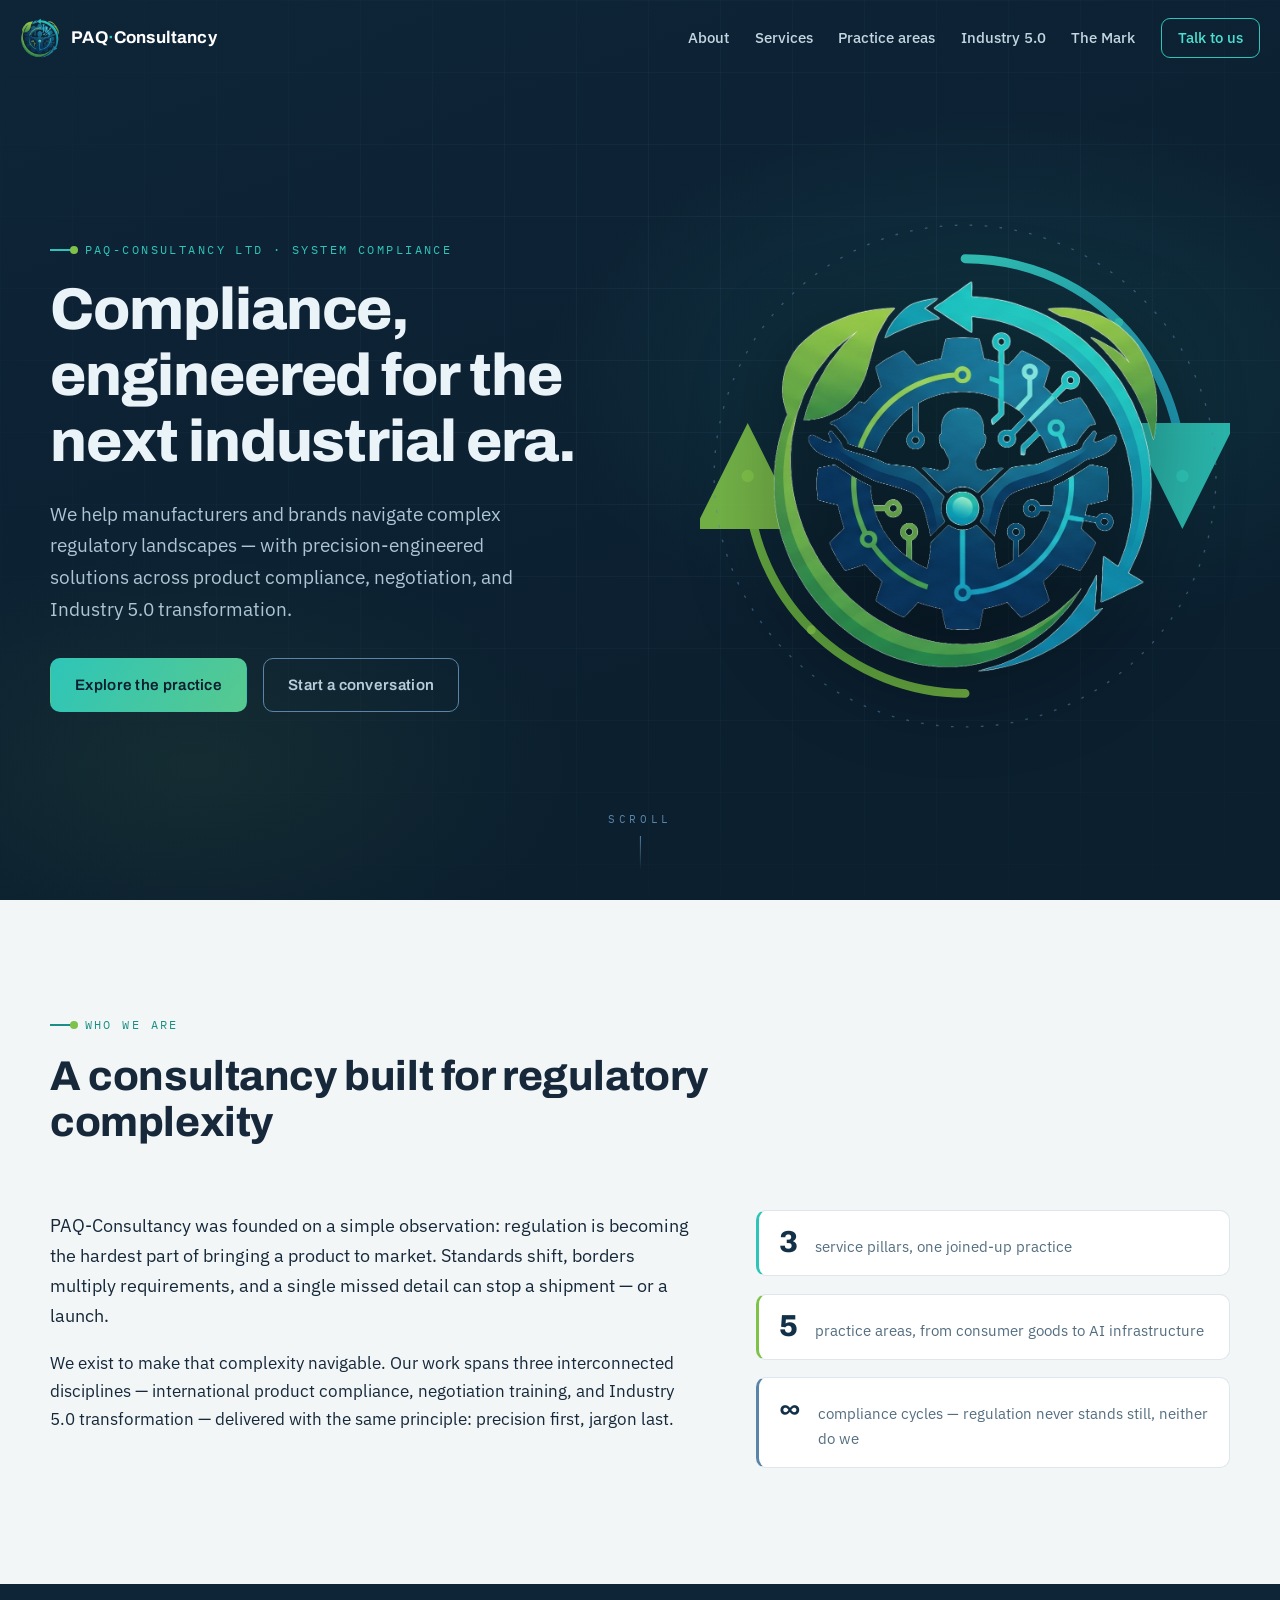
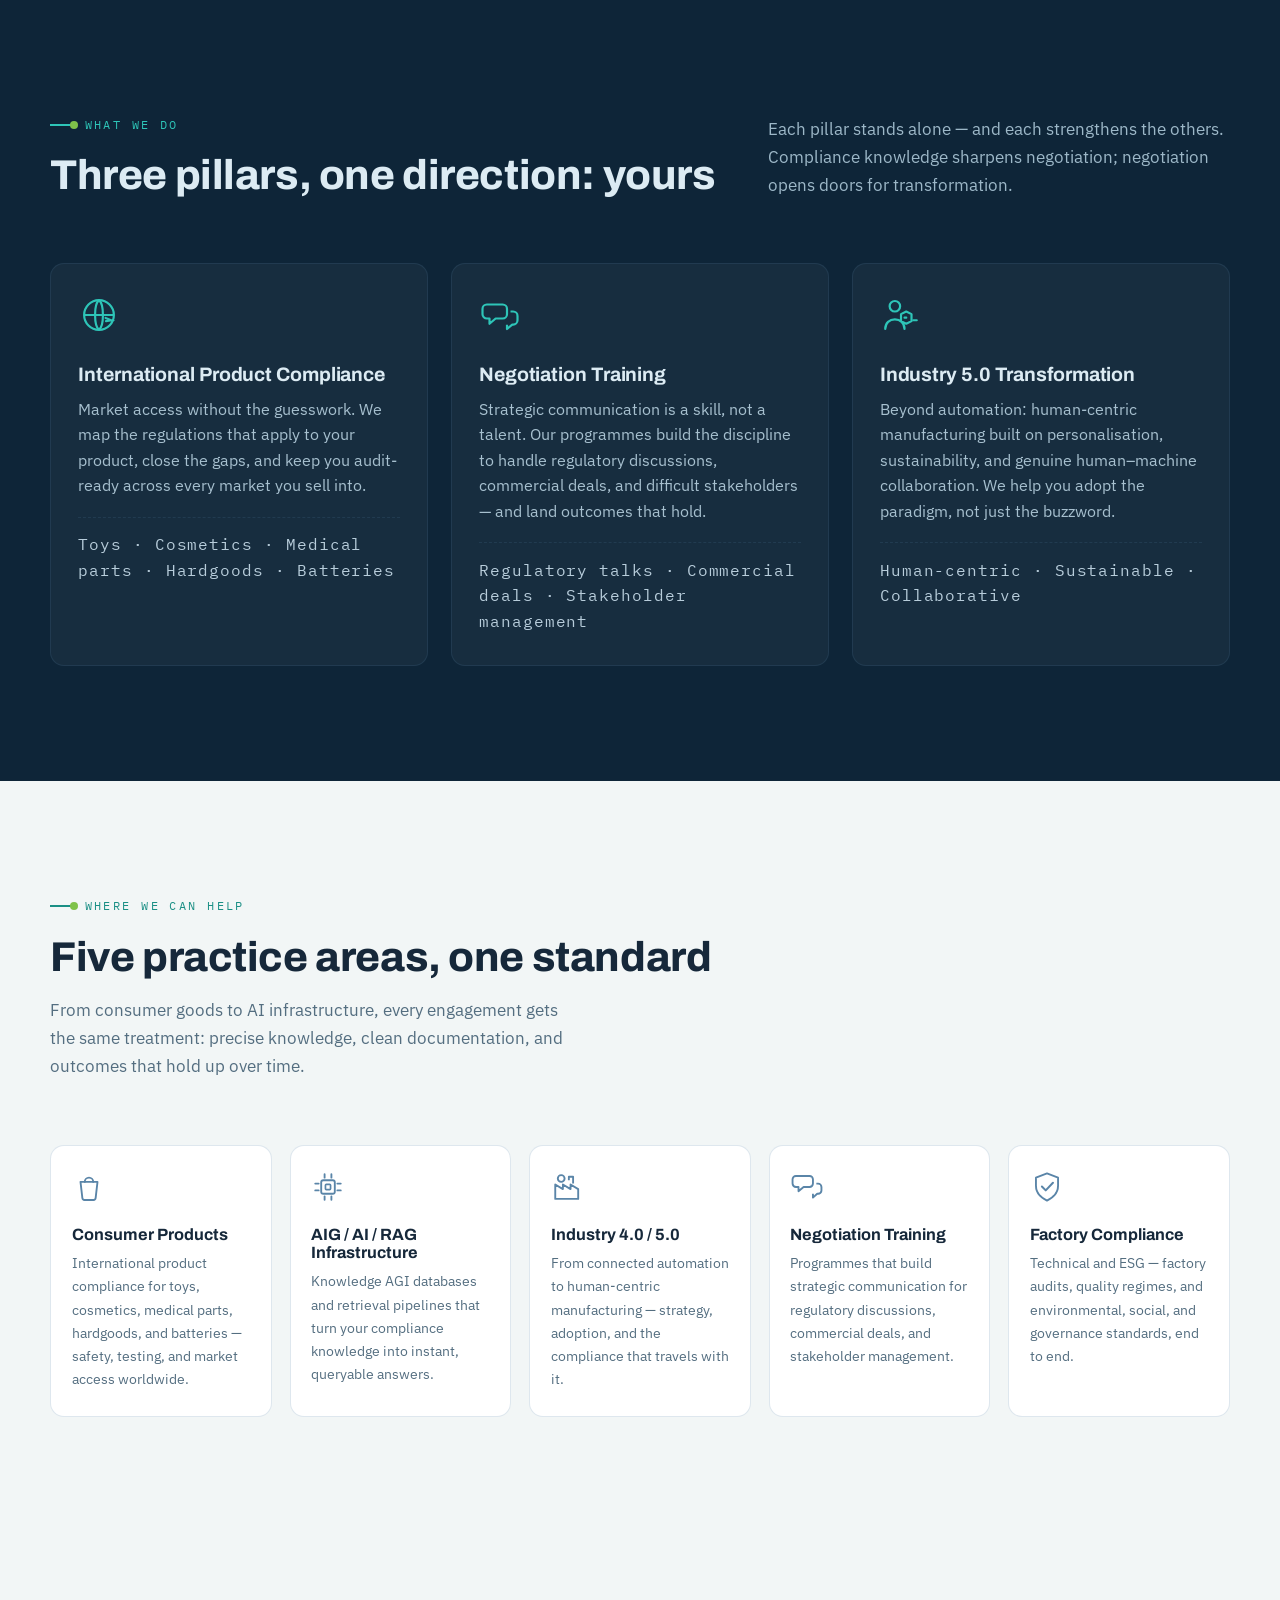
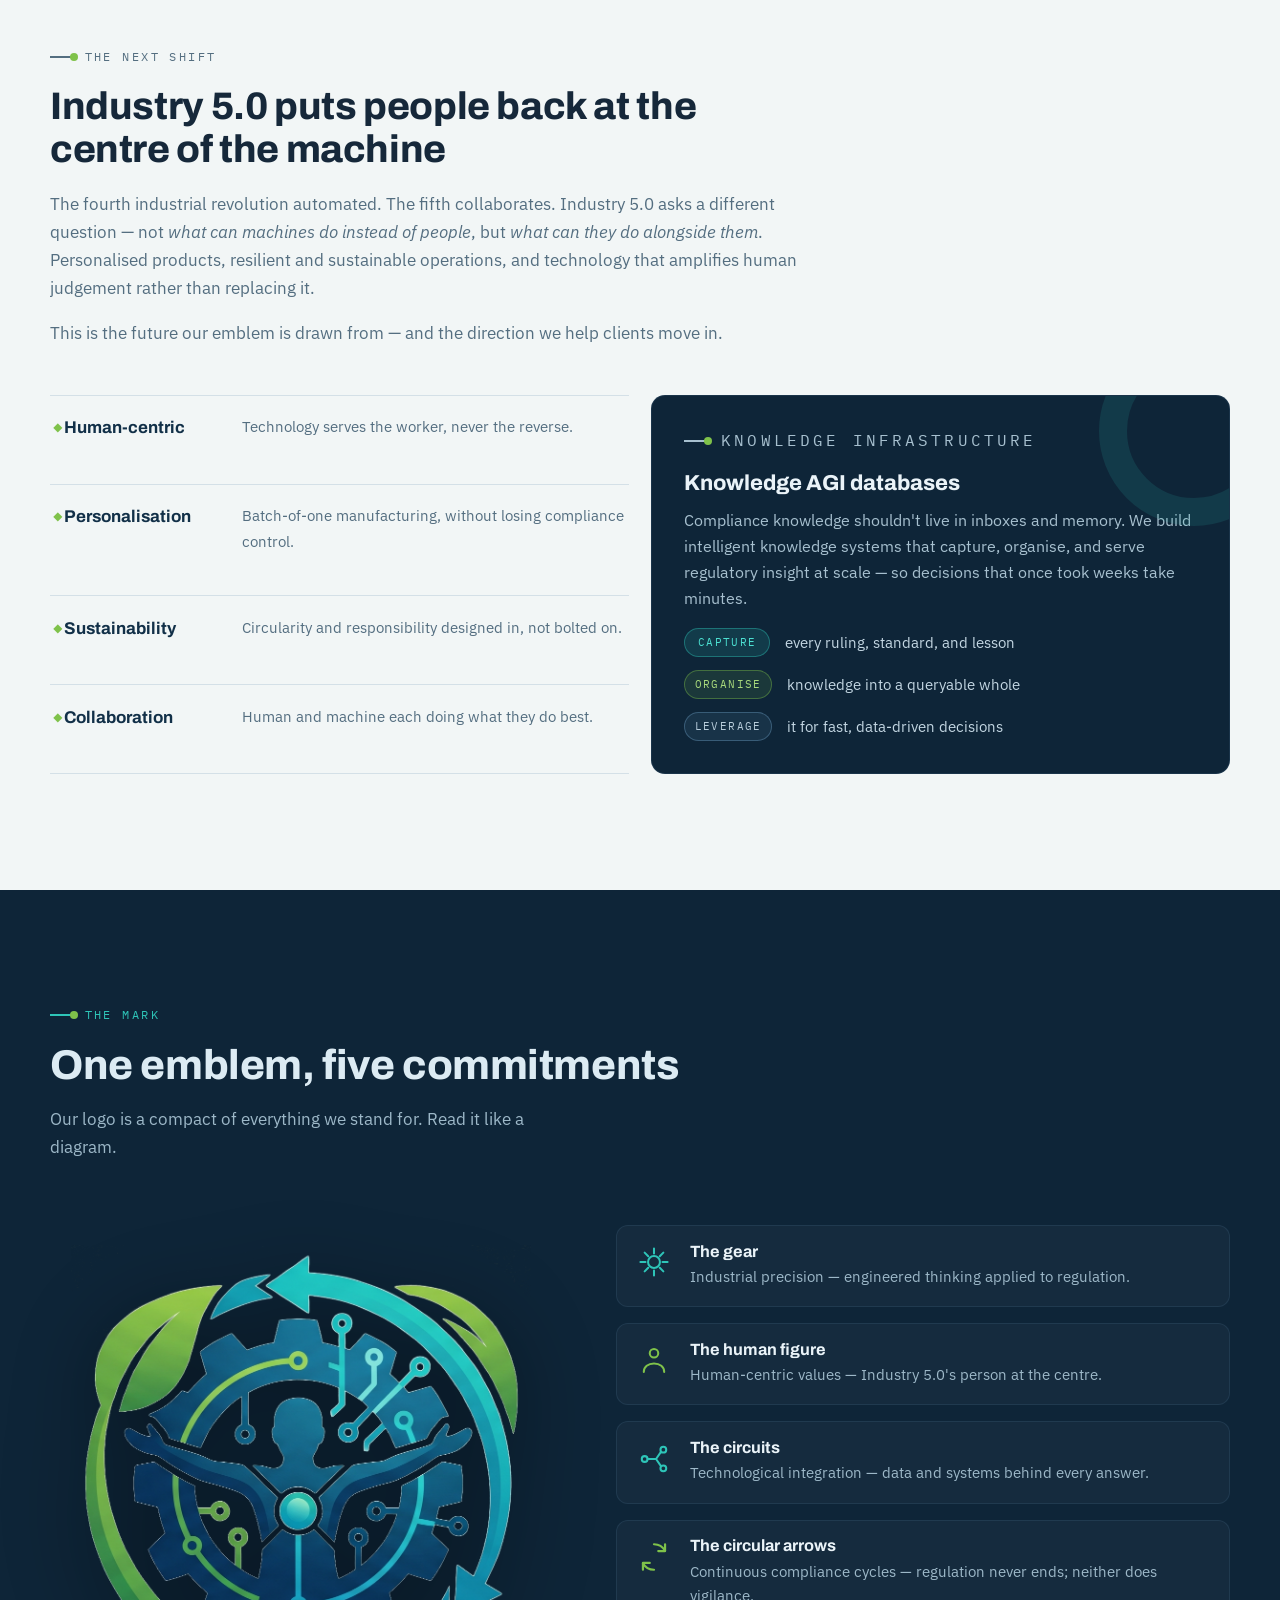
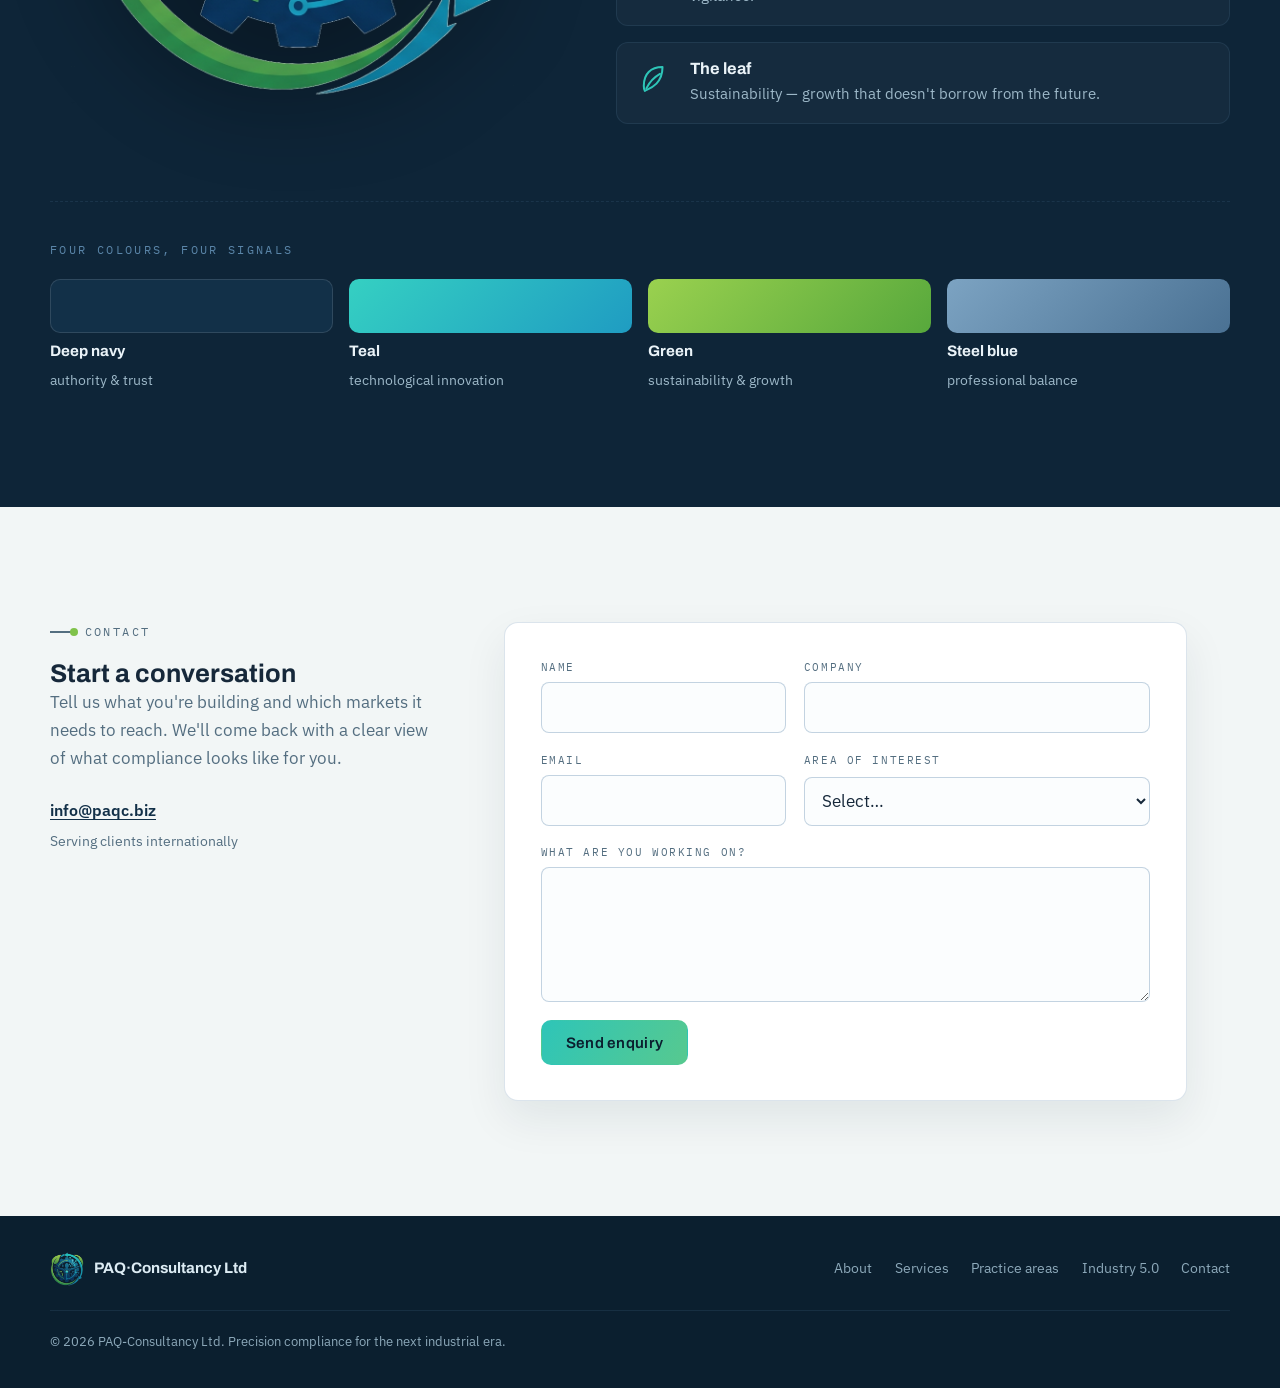
==== index.html @ 28c5a652 "PAQ Consultancy website: initial release" ====
<!DOCTYPE html>
<html lang="en">
<head>
  <meta charset="UTF-8">
  <meta name="viewport" content="width=device-width, initial-scale=1.0">
  <title>PAQ-Consultancy Ltd — Precision Compliance for the Next Industrial Era</title>
  <meta name="description" content="PAQ-Consultancy Ltd: precision-engineered compliance across five practice areas — consumer products, AIG/AI/RAG knowledge infrastructure, Industry 4.0/5.0 transformation, negotiation training, and factory compliance (technical & ESG).">
  <link rel="icon" type="image/png" sizes="32x32" href="assets/favicon-32.png">
  <link rel="apple-touch-icon" href="assets/apple-touch-icon.png">
  <link rel="preconnect" href="https://fonts.googleapis.com">
  <link rel="preconnect" href="https://fonts.gstatic.com" crossorigin>
  <link href="https://fonts.googleapis.com/css2?family=Archivo:wght@500;600;700;800&family=IBM+Plex+Mono:wght@400;500&family=IBM+Plex+Sans:wght@400;500;600&display=swap" rel="stylesheet">
  <link rel="stylesheet" href="styles.css">
</head>
<body>
  <a class="skip-link" href="#main">Skip to content</a>

  <!-- ============ NAV ============ -->
  <header class="nav" id="top" data-nav>
    <div class="nav__inner">
      <a class="nav__brand" href="#top" aria-label="PAQ-Consultancy home">
        <img src="assets/logo-512.png" alt="" width="40" height="40" class="nav__logo">
        <span class="nav__name">PAQ<em>·</em>Consultancy</span>
      </a>
      <nav class="nav__links" id="nav-links" aria-label="Primary">
        <a href="#about">About</a>
        <a href="#services">Services</a>
        <a href="#areas">Practice&nbsp;areas</a>
        <a href="#industry5">Industry&nbsp;5.0</a>
        <a href="#mark">The&nbsp;Mark</a>
        <a href="#contact" class="nav__cta">Talk to us</a>
      </nav>
      <button class="nav__toggle" aria-expanded="false" aria-controls="nav-links" aria-label="Toggle menu" data-nav-toggle>
        <span></span><span></span><span></span>
      </button>
    </div>
  </header>

  <main id="main">

    <!-- ============ HERO ============ -->
    <section class="hero" aria-labelledby="hero-title">
      <div class="hero__grid-lines" aria-hidden="true"></div>
      <div class="hero__inner">
        <div class="hero__copy" data-reveal>
          <p class="eyebrow"><span class="eyebrow__tick"></span>PAQ-Consultancy Ltd · System Compliance</p>
          <h1 id="hero-title">Compliance, engineered for the next industrial&nbsp;era.</h1>
          <p class="hero__lede">We help manufacturers and brands navigate complex regulatory landscapes —
            with precision-engineered solutions across product compliance, negotiation,
            and Industry 5.0 transformation.</p>
          <div class="hero__actions">
            <a class="btn btn--primary" href="#services">Explore the practice</a>
            <a class="btn btn--ghost" href="#contact">Start a conversation</a>
          </div>
        </div>

        <div class="hero__emblem" data-reveal>
          <div class="orbit" aria-hidden="true">
            <svg class="orbit__ring" viewBox="0 0 600 600" role="presentation">
              <defs>
                <linearGradient id="gradTeal" x1="0" y1="0" x2="1" y2="1">
                  <stop offset="0" stop-color="#35d0c2"/><stop offset="1" stop-color="#1f9cc2"/>
                </linearGradient>
                <linearGradient id="gradGreen" x1="1" y1="0" x2="0" y2="1">
                  <stop offset="0" stop-color="#9ad14f"/><stop offset="1" stop-color="#57a83c"/>
                </linearGradient>
                <marker id="arrT" markerWidth="14" markerHeight="14" refX="7" refY="7" orient="auto-start-reverse">
                  <path d="M1,1 L13,7 L1,13 Z" fill="#2ec5b8"/>
                </marker>
                <marker id="arrG" markerWidth="14" markerHeight="14" refX="7" refY="7" orient="auto-start-reverse">
                  <path d="M1,1 L13,7 L1,13 Z" fill="#7fc24a"/>
                </marker>
              </defs>
              <g class="orbit__spin">
                <path d="M300,54 A246,246 0 0 1 546,300" fill="none" stroke="url(#gradTeal)" stroke-width="10" stroke-linecap="round" marker-end="url(#arrT)" opacity=".9"/>
                <path d="M300,546 A246,246 0 0 1 54,300" fill="none" stroke="url(#gradGreen)" stroke-width="10" stroke-linecap="round" marker-end="url(#arrG)" opacity=".9"/>
              </g>
              <g class="orbit__spin orbit__spin--rev orbit__dashed">
                <circle cx="300" cy="300" r="284" fill="none" stroke="#5a85a8" stroke-width="1.5" stroke-dasharray="3 14" opacity=".55"/>
              </g>
              <g class="orbit__nodes">
                <circle class="node" cx="546" cy="300" r="7"/>
                <circle class="node node--g" cx="54" cy="300" r="7"/>
                <circle class="node" cx="474" cy="126" r="5"/>
                <circle class="node node--g" cx="126" cy="474" r="5"/>
              </g>
            </svg>
            <img class="orbit__logo" src="assets/logo.png" alt="PAQ-Consultancy emblem: a human figure at the centre of a precision gear, traced by circuits, continuous arrows and a leaf" width="520" height="520">
          </div>
        </div>
      </div>
      <p class="hero__scrollcue" aria-hidden="true">Scroll</p>
    </section>

    <!-- ============ ABOUT ============ -->
    <section class="section section--paper" id="about" aria-labelledby="about-title">
      <div class="shell">
        <div class="section__head" data-reveal>
          <p class="eyebrow eyebrow--dark"><span class="eyebrow__tick"></span>Who we are</p>
          <h2 id="about-title">A consultancy built for regulatory complexity</h2>
        </div>
        <div class="about__grid">
          <div class="about__text" data-reveal>
            <p>PAQ-Consultancy was founded on a simple observation: regulation is becoming the hardest
              part of bringing a product to market. Standards shift, borders multiply requirements, and
              a single missed detail can stop a shipment — or a launch.</p>
            <p>We exist to make that complexity navigable. Our work spans three interconnected disciplines —
              international product compliance, negotiation training, and Industry 5.0 transformation —
              delivered with the same principle: precision first, jargon last.</p>
          </div>
          <dl class="about__facts" data-reveal>
            <div class="fact"><dt>3</dt><dd>service pillars, one joined-up practice</dd></div>
            <div class="fact"><dt>5</dt><dd>practice areas, from consumer goods to AI infrastructure</dd></div>
            <div class="fact"><dt>∞</dt><dd>compliance cycles — regulation never stands still, neither do we</dd></div>
          </dl>
        </div>
      </div>
    </section>

    <!-- ============ SERVICES ============ -->
    <section class="section section--navy" id="services" aria-labelledby="services-title">
      <div class="shell">
        <div class="section__head section__head--split" data-reveal>
          <div>
            <p class="eyebrow"><span class="eyebrow__tick"></span>What we do</p>
            <h2 id="services-title">Three pillars, one direction: yours</h2>
          </div>
          <p class="section__intro">Each pillar stands alone — and each strengthens the others. Compliance
            knowledge sharpens negotiation; negotiation opens doors for transformation.</p>
        </div>

        <div class="pillars">
          <article class="pillar" data-reveal>
            <div class="pillar__icon" aria-hidden="true">
              <svg viewBox="0 0 48 48"><circle cx="24" cy="24" r="17" fill="none" stroke="currentColor" stroke-width="2.5"/><path d="M7 24h34M24 7c6 5 6 29 0 34M24 7c-6 5-6 29 0 34" fill="none" stroke="currentColor" stroke-width="2.5"/><path d="M32 31l6-1-6.5-2.6" fill="none" stroke="currentColor" stroke-width="2.5" stroke-linecap="round"/></svg>
            </div>
            <h3>International Product Compliance</h3>
            <p>Market access without the guesswork. We map the regulations that apply to your product,
              close the gaps, and keep you audit-ready across every market you sell into.</p>
            <p class="pillar__tags">Toys · Cosmetics · Medical parts · Hardgoods · Batteries</p>
          </article>

          <article class="pillar" data-reveal>
            <div class="pillar__icon" aria-hidden="true">
              <svg viewBox="0 0 48 48"><path d="M9 12h18a5 5 0 0 1 5 5v6a5 5 0 0 1-5 5H19l-7 6v-6H9a5 5 0 0 1-5-5v-6a5 5 0 0 1 5-5z" fill="none" stroke="currentColor" stroke-width="2.5" stroke-linejoin="round"/><path d="M36 20h3a5 5 0 0 1 5 5v5a5 5 0 0 1-5 5h-1l-6 5v-5" fill="none" stroke="currentColor" stroke-width="2.5" stroke-linejoin="round"/></svg>
            </div>
            <h3>Negotiation Training</h3>
            <p>Strategic communication is a skill, not a talent. Our programmes build the discipline to
              handle regulatory discussions, commercial deals, and difficult stakeholders — and land
              outcomes that hold.</p>
            <p class="pillar__tags">Regulatory talks · Commercial deals · Stakeholder management</p>
          </article>

          <article class="pillar" data-reveal>
            <div class="pillar__icon" aria-hidden="true">
              <svg viewBox="0 0 48 48"><circle cx="17" cy="14" r="6" fill="none" stroke="currentColor" stroke-width="2.5"/><path d="M6 40c0-7 5-11 11-11s11 4 11 11" fill="none" stroke="currentColor" stroke-width="2.5" stroke-linecap="round"/><path d="M30 20l6 3v8l-6 3-6-3v-8z" fill="none" stroke="currentColor" stroke-width="2.5" stroke-linejoin="round"/><path d="M30 27h-2M38 30h4" stroke="currentColor" stroke-width="2.5" stroke-linecap="round"/></svg>
            </div>
            <h3>Industry 5.0 Transformation</h3>
            <p>Beyond automation: human-centric manufacturing built on personalisation, sustainability,
              and genuine human–machine collaboration. We help you adopt the paradigm, not just the buzzword.</p>
            <p class="pillar__tags">Human-centric · Sustainable · Collaborative</p>
          </article>
        </div>
      </div>
    </section>

    <!-- ============ PRACTICE AREAS ============ -->
    <section class="section section--paper" id="areas" aria-labelledby="areas-title">
      <div class="shell">
        <div class="section__head" data-reveal>
          <p class="eyebrow eyebrow--dark"><span class="eyebrow__tick"></span>Where we can help</p>
          <h2 id="areas-title">Five practice areas, one standard</h2>
          <p class="section__intro">From consumer goods to AI infrastructure, every engagement gets the
            same treatment: precise knowledge, clean documentation, and outcomes that hold up over time.</p>
        </div>
        <ul class="sectors" role="list">
          <li class="sector" data-reveal>
            <svg class="sector__icon" viewBox="0 0 40 40" aria-hidden="true"><path d="M10 14h20l-2.2 19a2.5 2.5 0 0 1-2.5 2.3H14.7a2.5 2.5 0 0 1-2.5-2.3z" fill="none" stroke="currentColor" stroke-width="2.2" stroke-linejoin="round"/><path d="M15 14a5 5 0 0 1 10 0" fill="none" stroke="currentColor" stroke-width="2.2" stroke-linecap="round"/></svg>
            <h3>Consumer Products</h3>
            <p>International product compliance for toys, cosmetics, medical parts, hardgoods, and batteries — safety, testing, and market access worldwide.</p>
          </li>
          <li class="sector" data-reveal>
            <svg class="sector__icon" viewBox="0 0 40 40" aria-hidden="true"><rect x="12" y="12" width="16" height="16" rx="2.5" fill="none" stroke="currentColor" stroke-width="2.2"/><rect x="17" y="17" width="6" height="6" rx="1" fill="none" stroke="currentColor" stroke-width="2"/><path d="M16 5v4M24 5v4M16 31v4M24 31v4M5 16h4M5 24h4M31 16h4M31 24h4" stroke="currentColor" stroke-width="2.2" stroke-linecap="round"/></svg>
            <h3>AIG / AI / RAG Infrastructure</h3>
            <p>Knowledge AGI databases and retrieval pipelines that turn your compliance knowledge into instant, queryable answers.</p>
          </li>
          <li class="sector" data-reveal>
            <svg class="sector__icon" viewBox="0 0 40 40" aria-hidden="true"><path d="M5 34V17l9 5.5V17l9 5.5V17l9 5.5V34z" fill="none" stroke="currentColor" stroke-width="2.2" stroke-linejoin="round"/><path d="M21 12V8h5v8" fill="none" stroke="currentColor" stroke-width="2.2" stroke-linejoin="round"/><circle cx="12" cy="10" r="4" fill="none" stroke="currentColor" stroke-width="2.2"/></svg>
            <h3>Industry 4.0 / 5.0</h3>
            <p>From connected automation to human-centric manufacturing — strategy, adoption, and the compliance that travels with it.</p>
          </li>
          <li class="sector" data-reveal>
            <svg class="sector__icon" viewBox="0 0 40 40" aria-hidden="true"><path d="M7 7h16a4 4 0 0 1 4 4v5a4 4 0 0 1-4 4h-7l-6 5v-5H7a4 4 0 0 1-4-4v-5a4 4 0 0 1 4-4z" fill="none" stroke="currentColor" stroke-width="2.2" stroke-linejoin="round"/><path d="M31 16h2a4 4 0 0 1 4 4v4a4 4 0 0 1-4 4h-1l-5 4.5V28" fill="none" stroke="currentColor" stroke-width="2.2" stroke-linejoin="round"/></svg>
            <h3>Negotiation Training</h3>
            <p>Programmes that build strategic communication for regulatory discussions, commercial deals, and stakeholder management.</p>
          </li>
          <li class="sector" data-reveal>
            <svg class="sector__icon" viewBox="0 0 40 40" aria-hidden="true"><path d="M20 4l13 5v9.5c0 8.3-5.6 13.9-13 17.5C12.6 32.4 7 26.8 7 18.5V9z" fill="none" stroke="currentColor" stroke-width="2.2" stroke-linejoin="round"/><path d="M14 19.5l4.5 4.5L27 15" fill="none" stroke="currentColor" stroke-width="2.4" stroke-linecap="round" stroke-linejoin="round"/></svg>
            <h3>Factory Compliance</h3>
            <p>Technical and ESG — factory audits, quality regimes, and environmental, social, and governance standards, end to end.</p>
          </li>
        </ul>
      </div>
    </section>

    <!-- ============ INDUSTRY 5.0 ============ -->
    <section class="section section--paper section--flush" id="industry5" aria-labelledby="i5-title">
      <div class="shell">
        <div class="i5">
          <div class="i5__intro" data-reveal>
            <p class="eyebrow eyebrow--dark"><span class="eyebrow__tick"></span>The next shift</p>
            <h2 id="i5-title">Industry 5.0 puts people back at the centre of the machine</h2>
            <p>The fourth industrial revolution automated. The fifth collaborates. Industry 5.0 asks a
              different question — not <em>what can machines do instead of people</em>, but
              <em>what can they do alongside them</em>. Personalised products, resilient and sustainable
              operations, and technology that amplifies human judgement rather than replacing it.</p>
            <p>This is the future our emblem is drawn from — and the direction we help clients move in.</p>
          </div>
          <div class="i5__grid" data-reveal>
            <ul class="i5__principles" role="list">
              <li><strong>Human-centric</strong><span>Technology serves the worker, never the reverse.</span></li>
              <li><strong>Personalisation</strong><span>Batch-of-one manufacturing, without losing compliance control.</span></li>
              <li><strong>Sustainability</strong><span>Circularity and responsibility designed in, not bolted on.</span></li>
              <li><strong>Collaboration</strong><span>Human and machine each doing what they do best.</span></li>
            </ul>
            <aside class="agi" aria-labelledby="agi-title">
              <p class="eyebrow"><span class="eyebrow__tick"></span>Knowledge infrastructure</p>
              <h3 id="agi-title">Knowledge AGI databases</h3>
              <p>Compliance knowledge shouldn't live in inboxes and memory. We build intelligent knowledge
                systems that capture, organise, and serve regulatory insight at scale — so decisions that
                once took weeks take minutes.</p>
              <ul class="agi__flow" role="list">
                <li><span class="agi__chip">Capture</span> every ruling, standard, and lesson</li>
                <li><span class="agi__chip">Organise</span> knowledge into a queryable whole</li>
                <li><span class="agi__chip">Leverage</span> it for fast, data-driven decisions</li>
              </ul>
            </aside>
          </div>
        </div>
      </div>
    </section>

    <!-- ============ THE MARK ============ -->
    <section class="section section--navy" id="mark" aria-labelledby="mark-title">
      <div class="shell">
        <div class="section__head" data-reveal>
          <p class="eyebrow"><span class="eyebrow__tick"></span>The mark</p>
          <h2 id="mark-title">One emblem, five commitments</h2>
          <p class="section__intro">Our logo is a compact of everything we stand for. Read it like a diagram.</p>
        </div>
        <div class="mark">
          <figure class="mark__emblem" data-reveal>
            <img src="assets/logo.png" alt="The PAQ-Consultancy emblem" width="460" height="460">
          </figure>
          <ul class="mark__legend" role="list">
            <li class="mark__item" data-reveal>
              <svg class="glyph" viewBox="0 0 40 40" aria-hidden="true"><circle cx="20" cy="20" r="7" fill="none" stroke="currentColor" stroke-width="2.4"/><path d="M20 4v6M20 30v6M4 20h6M30 20h6M9 9l4.2 4.2M26.8 26.8L31 31M31 9l-4.2 4.2M13.2 26.8L9 31" stroke="currentColor" stroke-width="2.4" stroke-linecap="round"/></svg>
              <div><h3>The gear</h3><p>Industrial precision — engineered thinking applied to regulation.</p></div>
            </li>
            <li class="mark__item" data-reveal>
              <svg class="glyph" viewBox="0 0 40 40" aria-hidden="true"><circle cx="20" cy="12" r="5" fill="none" stroke="currentColor" stroke-width="2.4"/><path d="M8 34c0-6 5-10 12-10s12 4 12 10" fill="none" stroke="currentColor" stroke-width="2.4" stroke-linecap="round"/></svg>
              <div><h3>The human figure</h3><p>Human-centric values — Industry 5.0's person at the centre.</p></div>
            </li>
            <li class="mark__item" data-reveal>
              <svg class="glyph" viewBox="0 0 40 40" aria-hidden="true"><circle cx="9" cy="20" r="3.4" fill="none" stroke="currentColor" stroke-width="2.4"/><circle cx="31" cy="9" r="3.4" fill="none" stroke="currentColor" stroke-width="2.4"/><circle cx="31" cy="31" r="3.4" fill="none" stroke="currentColor" stroke-width="2.4"/><path d="M12.4 20h10M22.4 20L28 12M22.4 20L28 28" fill="none" stroke="currentColor" stroke-width="2.4" stroke-linecap="round"/></svg>
              <div><h3>The circuits</h3><p>Technological integration — data and systems behind every answer.</p></div>
            </li>
            <li class="mark__item" data-reveal>
              <svg class="glyph" viewBox="0 0 40 40" aria-hidden="true"><path d="M20 5a15 15 0 0 1 13 7.7M20 35A15 15 0 0 1 7 27.3" fill="none" stroke="currentColor" stroke-width="2.6" stroke-linecap="round"/><path d="M33 5v8h-8M7 35v-8h8" fill="none" stroke="currentColor" stroke-width="2.6" stroke-linecap="round" stroke-linejoin="round"/></svg>
              <div><h3>The circular arrows</h3><p>Continuous compliance cycles — regulation never ends; neither does vigilance.</p></div>
            </li>
            <li class="mark__item" data-reveal>
              <svg class="glyph" viewBox="0 0 40 40" aria-hidden="true"><path d="M30 6C16 6 8 14 8 28c0 3 .5 5 1.2 6C12 32 30 28 30 6z" fill="none" stroke="currentColor" stroke-width="2.4" stroke-linejoin="round"/><path d="M11 31c4-8 9-13 16-17" fill="none" stroke="currentColor" stroke-width="2.4" stroke-linecap="round"/></svg>
              <div><h3>The leaf</h3><p>Sustainability — growth that doesn't borrow from the future.</p></div>
            </li>
          </ul>
        </div>

        <div class="palette" data-reveal>
          <p class="palette__label">Four colours, four signals</p>
          <ul class="palette__chips" role="list">
            <li><span class="chip chip--navy"></span><strong>Deep navy</strong><span>authority &amp; trust</span></li>
            <li><span class="chip chip--teal"></span><strong>Teal</strong><span>technological innovation</span></li>
            <li><span class="chip chip--green"></span><strong>Green</strong><span>sustainability &amp; growth</span></li>
            <li><span class="chip chip--steel"></span><strong>Steel blue</strong><span>professional balance</span></li>
          </ul>
        </div>
      </div>
    </section>

    <!-- ============ CONTACT ============ -->
    <section class="section section--paper" id="contact" aria-labelledby="contact-title">
      <div class="shell">
        <div class="contact">
          <div class="contact__intro" data-reveal>
            <p class="eyebrow eyebrow--dark"><span class="eyebrow__tick"></span>Contact</p>
            <h2 id="contact-title">Start a conversation</h2>
            <p>Tell us what you're building and which markets it needs to reach. We'll come back with a
              clear view of what compliance looks like for you.</p>
            <address class="contact__details">
              <a href="mailto:info@paqc.biz">info@paqc.biz</a>
              <span>Serving clients internationally</span>
            </address>
          </div>
          <form class="contact__form" data-contact-form data-reveal>
            <div class="field">
              <label for="f-name">Name</label>
              <input id="f-name" name="name" type="text" autocomplete="name" required>
            </div>
            <div class="field">
              <label for="f-company">Company</label>
              <input id="f-company" name="company" type="text" autocomplete="organization">
            </div>
            <div class="field">
              <label for="f-email">Email</label>
              <input id="f-email" name="email" type="email" autocomplete="email" required>
            </div>
            <div class="field">
              <label for="f-sector">Area of interest</label>
              <select id="f-sector" name="sector">
                <option value="">Select…</option>
                <option>Consumer Products</option>
                <option>AIG / AI / RAG Infrastructure</option>
                <option>Industry 4.0 / 5.0</option>
                <option>Negotiation Training</option>
                <option>Factory Compliance (Technical or ESG)</option>
              </select>
            </div>
            <div class="field field--full">
              <label for="f-msg">What are you working on?</label>
              <textarea id="f-msg" name="message" rows="4" required></textarea>
            </div>
            <button class="btn btn--primary contact__submit" type="submit">Send enquiry</button>
            <p class="contact__note" data-form-note hidden>Opening your email client…</p>
          </form>
        </div>
      </div>
    </section>
  </main>

  <!-- ============ FOOTER ============ -->
  <footer class="footer">
    <div class="shell footer__inner">
      <a class="footer__brand" href="#top">
        <img src="assets/logo-512.png" alt="" width="34" height="34">
        <span>PAQ·Consultancy Ltd</span>
      </a>
      <nav class="footer__links" aria-label="Footer">
        <a href="#about">About</a>
        <a href="#services">Services</a>
        <a href="#areas">Practice areas</a>
        <a href="#industry5">Industry 5.0</a>
        <a href="#contact">Contact</a>
      </nav>
      <p class="footer__legal">© 2026 PAQ-Consultancy Ltd. Precision compliance for the next industrial era.</p>
    </div>
  </footer>

  <script src="main.js"></script>
</body>
</html>
---- styles.css ----
/* ============================================================
   PAQ-Consultancy Ltd — brand design system
   Palette: deep navy (trust) / teal (innovation) /
            green (sustainability) / steel blue (balance)
   Type:    Archivo (display) · IBM Plex Sans (body) ·
            IBM Plex Mono (labels & data)
   ============================================================ */

:root {
  --navy-950: #0b1f2f;
  --navy-900: #0e2538;
  --navy-800: #123048;
  --ink:      #16283a;
  --muted:    #546e80;
  --teal:     #2ec5b8;
  --teal-hi:  #4ce0d1;
  --teal-dim: rgba(46, 197, 184, .14);
  --green:    #7fc24a;
  --steel:    #5a85a8;
  --steel-200:#b8cddb;
  --paper:    #f2f6f6;
  --white:    #ffffff;
  --line:     rgba(90, 133, 168, .26);
  --line-dark:rgba(90, 133, 168, .16);

  --font-display: "Archivo", system-ui, sans-serif;
  --font-body:    "IBM Plex Sans", system-ui, sans-serif;
  --font-mono:    "IBM Plex Mono", ui-monospace, monospace;

  --shell: 1180px;
  --radius: 14px;
  --nav-h: 76px;
}

/* ---------- reset ---------- */
*, *::before, *::after { box-sizing: border-box; }
html { scroll-behavior: smooth; scroll-padding-top: calc(var(--nav-h) + 12px); }
body {
  margin: 0;
  font-family: var(--font-body);
  font-size: 1.0625rem;
  line-height: 1.65;
  color: var(--ink);
  background: var(--navy-950);
  -webkit-font-smoothing: antialiased;
}
img { display: block; max-width: 100%; height: auto; }
h1, h2, h3 { font-family: var(--font-display); line-height: 1.12; margin: 0; }
p { margin: 0 0 1em; }
ul[role="list"] { list-style: none; margin: 0; padding: 0; }
a { color: inherit; text-decoration-thickness: 1px; text-underline-offset: 3px; }
:focus-visible { outline: 3px solid var(--teal); outline-offset: 3px; border-radius: 4px; }

.skip-link {
  position: absolute; left: 1rem; top: -4rem; z-index: 100;
  background: var(--teal); color: var(--navy-950);
  padding: .6rem 1rem; border-radius: 6px; font-weight: 600; text-decoration: none;
  transition: top .2s;
}
.skip-link:focus { top: 1rem; }

/* ---------- shared pieces ---------- */
.shell { width: min(var(--shell), 100% - clamp(2.5rem, 7vw, 6rem)); margin-inline: auto; }

.eyebrow {
  font-family: var(--font-mono);
  font-size: .76rem;
  letter-spacing: .2em;
  text-transform: uppercase;
  color: var(--teal);
  display: flex; align-items: center; gap: .7em;
  margin: 0 0 1.1rem;
}
.eyebrow--dark { color: #1b8f85; }
.eyebrow__tick {
  width: 26px; height: 2px; background: currentColor;
  position: relative; flex: none;
}
.eyebrow__tick::after {
  content: ""; position: absolute; right: -2px; top: -3px;
  width: 8px; height: 8px; border-radius: 50%; background: var(--green);
}

.section { padding: clamp(4.5rem, 9vw, 7.5rem) 0; }
.section--paper { background: var(--paper); }
.section--navy  { background: var(--navy-900); color: #dcebf3; }
.section--flush { padding-bottom: clamp(4.5rem, 9vw, 7.5rem); }

.section__head { max-width: 720px; margin-bottom: clamp(2.5rem, 5vw, 4rem); }
.section__head h2 { font-size: clamp(1.75rem, 3.4vw, 2.6rem); font-weight: 750; letter-spacing: -.01em; }
.section__head--split {
  max-width: none;
  display: grid; gap: 1.5rem; align-items: end;
  grid-template-columns: 1.2fr .8fr;
}
.section__intro { color: var(--muted); max-width: 52ch; margin: 1rem 0 0; }
.section--navy .section__intro { color: #9db8c8; }

.btn {
  display: inline-block;
  font-family: var(--font-display);
  font-weight: 600; font-size: .95rem; letter-spacing: .02em;
  padding: .85rem 1.5rem; border-radius: 10px;
  text-decoration: none; border: 1.5px solid transparent;
  transition: transform .18s ease, box-shadow .18s ease, background .18s ease;
  cursor: pointer;
}
.btn--primary {
  background: linear-gradient(120deg, var(--teal), #57c98f);
  color: var(--navy-950);
}
.btn--primary:hover { transform: translateY(-2px); box-shadow: 0 10px 28px rgba(46, 197, 184, .35); }
.btn--ghost { border-color: var(--steel); color: var(--steel-200); }
.btn--ghost:hover { border-color: var(--teal); color: var(--teal-hi); transform: translateY(-2px); }

/* reveal on scroll */
[data-reveal] { opacity: 0; transform: translateY(26px); transition: opacity .7s ease, transform .7s cubic-bezier(.22,.61,.36,1); }
[data-reveal].in { opacity: 1; transform: none; }

/* ============================================================
   NAV
   ============================================================ */
.nav {
  position: fixed; inset: 0 0 auto 0; z-index: 50;
  transition: background .3s ease, box-shadow .3s ease, border-color .3s ease;
  border-bottom: 1px solid transparent;
}
.nav.is-scrolled {
  background: rgba(11, 31, 47, .86);
  backdrop-filter: blur(14px);
  -webkit-backdrop-filter: blur(14px);
  border-bottom-color: var(--line-dark);
}
.nav__inner {
  width: min(1240px, 100% - 2.5rem); margin-inline: auto;
  height: var(--nav-h);
  display: flex; align-items: center; justify-content: space-between; gap: 1rem;
}
.nav__brand {
  display: flex; align-items: center; gap: .7rem;
  font-family: var(--font-display); font-weight: 700;
  color: #fff; text-decoration: none; letter-spacing: .01em;
}
.nav__logo { border-radius: 50%; }
.nav__name em { font-style: normal; color: var(--teal); }
.nav__links { display: flex; align-items: center; gap: 1.6rem; }
.nav__links a {
  color: #c3d6e2; text-decoration: none; font-size: .92rem; font-weight: 500;
  transition: color .18s ease;
}
.nav__links a:hover { color: var(--teal-hi); }
.nav__cta {
  border: 1.5px solid var(--teal); color: var(--teal-hi) !important;
  padding: .45rem 1rem; border-radius: 9px;
}
.nav__cta:hover { background: var(--teal-dim); }
.nav__toggle {
  display: none; flex-direction: column; gap: 5px;
  background: none; border: 0; padding: .5rem; cursor: pointer;
}
.nav__toggle span { width: 24px; height: 2px; background: #dcebf3; border-radius: 2px; transition: transform .25s, opacity .25s; }
.nav__toggle[aria-expanded="true"] span:nth-child(1) { transform: translateY(7px) rotate(45deg); }
.nav__toggle[aria-expanded="true"] span:nth-child(2) { opacity: 0; }
.nav__toggle[aria-expanded="true"] span:nth-child(3) { transform: translateY(-7px) rotate(-45deg); }

/* ============================================================
   HERO
   ============================================================ */
.hero {
  position: relative; overflow: clip;
  min-height: 100svh;
  display: flex; flex-direction: column; justify-content: center;
  padding: calc(var(--nav-h) + 3rem) 0 4.5rem;
  background:
    radial-gradient(60% 50% at 78% 42%, rgba(46, 197, 184, .12), transparent 60%),
    radial-gradient(50% 40% at 15% 85%, rgba(127, 194, 74, .08), transparent 60%),
    linear-gradient(160deg, var(--navy-900), var(--navy-950) 70%);
  color: #eaf3f8;
}
.hero__grid-lines {
  position: absolute; inset: 0; pointer-events: none;
  background-image:
    linear-gradient(var(--line-dark) 1px, transparent 1px),
    linear-gradient(90deg, var(--line-dark) 1px, transparent 1px);
  background-size: 72px 72px;
  mask-image: radial-gradient(75% 70% at 60% 40%, #000 30%, transparent 100%);
  -webkit-mask-image: radial-gradient(75% 70% at 60% 40%, #000 30%, transparent 100%);
  opacity: .5;
}
.hero__inner {
  position: relative;
  width: min(var(--shell), 100% - clamp(2.5rem, 7vw, 6rem)); margin-inline: auto;
  display: grid; grid-template-columns: 1.05fr .95fr; align-items: center;
  gap: clamp(2rem, 5vw, 4rem);
}
.hero__copy h1 {
  font-size: clamp(2.3rem, 4.6vw, 3.9rem);
  font-weight: 800; letter-spacing: -.018em;
  margin-bottom: 1.4rem;
}
.hero__lede { font-size: clamp(1.05rem, 1.5vw, 1.2rem); color: #aec6d4; max-width: 46ch; margin-bottom: 2.1rem; }
.hero__actions { display: flex; gap: 1rem; flex-wrap: wrap; }

.hero__scrollcue {
  position: absolute; left: 50%; bottom: 1.2rem; transform: translateX(-50%);
  font-family: var(--font-mono); font-size: .68rem; letter-spacing: .34em;
  text-transform: uppercase; color: var(--steel);
}
.hero__scrollcue::after {
  content: ""; display: block; margin: .45rem auto 0;
  width: 1px; height: 34px;
  background: linear-gradient(var(--steel), transparent);
}

/* --- orbit emblem: the signature --- */
.orbit { position: relative; width: min(560px, 100%); margin-inline: auto; }
.orbit__logo {
  position: absolute; inset: 11.5%;
  width: 77%; height: 77%;
  filter: drop-shadow(0 18px 44px rgba(0, 0, 0, .45));
}
.orbit__ring { display: block; width: 100%; height: auto; }
.orbit__spin { transform-origin: 300px 300px; animation: spin 64s linear infinite; }
.orbit__spin--rev { animation: spin 90s linear infinite reverse; }
.orbit__nodes .node {
  fill: var(--teal);
  transform-box: fill-box; transform-origin: center;
  animation: pulse 3.2s ease-in-out infinite;
}
.orbit__nodes .node--g { fill: var(--green); animation-delay: 1.6s; }
@keyframes spin  { to { transform: rotate(360deg); } }
@keyframes pulse { 0%, 100% { opacity: .35; transform: scale(.7); } 50% { opacity: 1; transform: scale(1.15); } }

/* ============================================================
   ABOUT
   ============================================================ */
.about__grid {
  display: grid; grid-template-columns: 1.15fr .85fr;
  gap: clamp(2rem, 5vw, 4.5rem); align-items: start;
}
.about__text p:first-child { font-size: 1.14rem; }
.about__facts { margin: 0; display: grid; gap: 1.1rem; }
.fact {
  background: var(--white);
  border: 1px solid rgba(90, 133, 168, .2);
  border-left: 3px solid var(--teal);
  border-radius: 10px;
  padding: 1rem 1.25rem;
  display: flex; align-items: baseline; gap: 1.1rem;
}
.fact dt {
  font-family: var(--font-display); font-weight: 800;
  font-size: 1.9rem; color: var(--navy-800); line-height: 1;
}
.fact:nth-child(2) { border-left-color: var(--green); }
.fact:nth-child(3) { border-left-color: var(--steel); }
.fact dd { margin: 0; color: var(--muted); font-size: .95rem; }

/* ============================================================
   SERVICES — three pillars
   ============================================================ */
.pillars { display: grid; grid-template-columns: repeat(3, 1fr); gap: 1.4rem; }
.pillar {
  background: rgba(255, 255, 255, .04);
  border: 1px solid var(--line-dark);
  border-radius: var(--radius);
  padding: 1.9rem 1.7rem;
  transition: transform .25s ease, border-color .25s ease, background .25s ease;
}
.pillar:hover {
  transform: translateY(-5px);
  border-color: rgba(46, 197, 184, .55);
  background: rgba(46, 197, 184, .07);
}
.pillar__icon { color: var(--teal); margin-bottom: 1.2rem; }
.pillar__icon svg { width: 42px; height: 42px; }
.pillar h3 { font-size: 1.22rem; font-weight: 700; margin-bottom: .7rem; letter-spacing: -.005em; }
.pillar p { color: #a7c0cf; font-size: .97rem; }
.pillar__tags {
  font-family: var(--font-mono); font-size: .72rem; letter-spacing: .06em;
  color: var(--steel-200) !important;
  border-top: 1px dashed var(--line-dark);
  padding-top: .9rem; margin: 1.1rem 0 0;
}

/* ============================================================
   SECTORS
   ============================================================ */
.sectors { display: grid; grid-template-columns: repeat(5, 1fr); gap: 1.1rem; }
.sector {
  background: var(--white);
  border: 1px solid rgba(90, 133, 168, .2);
  border-radius: var(--radius);
  padding: 1.5rem 1.3rem;
  transition: transform .22s ease, border-color .22s ease, box-shadow .22s ease;
}
.sector:hover {
  transform: translateY(-4px);
  border-color: var(--teal);
  box-shadow: 0 14px 30px rgba(14, 37, 56, .09);
}
.sector__icon { width: 34px; height: 34px; color: var(--steel); margin-bottom: .9rem; transition: color .22s ease; }
.sector:hover .sector__icon { color: var(--teal); }
.sector h3 { font-size: 1.02rem; font-weight: 700; margin-bottom: .5rem; }
.sector p { font-size: .88rem; color: var(--muted); margin: 0; }

/* ============================================================
   INDUSTRY 5.0
   ============================================================ */
.i5__intro { max-width: 760px; margin-bottom: 3rem; }
.i5__intro h2 { font-size: clamp(1.7rem, 3.2vw, 2.4rem); font-weight: 750; letter-spacing: -.01em; margin-bottom: 1.2rem; }
.i5__intro p { color: var(--muted); }
.i5__grid { display: grid; grid-template-columns: 1fr 1fr; gap: 1.4rem; align-items: stretch; }

.i5__principles { display: grid; gap: 0; border-top: 1px solid rgba(90,133,168,.2); }
.i5__principles li {
  display: grid; grid-template-columns: minmax(140px, .45fr) 1fr; gap: 1rem;
  padding: 1.15rem .2rem;
  border-bottom: 1px solid rgba(90, 133, 168, .2);
}
.i5__principles strong {
  font-family: var(--font-display); font-weight: 700; color: var(--navy-800);
}
.i5__principles strong::before { content: "◆ "; color: var(--green); font-size: .7em; vertical-align: .18em; }
.i5__principles span { color: var(--muted); font-size: .95rem; }

.agi {
  background: var(--navy-900);
  color: #d3e4ee;
  border-radius: var(--radius);
  padding: 2rem;
  border: 1px solid var(--line-dark);
  position: relative; overflow: hidden;
}
.agi::after {
  content: ""; position: absolute; right: -60px; top: -60px;
  width: 190px; height: 190px; border-radius: 50%;
  border: 28px solid rgba(46, 197, 184, .13);
}
.agi h3 { font-size: 1.35rem; font-weight: 750; margin-bottom: .8rem; color: #eaf3f8; }
.agi p { color: #a7c0cf; font-size: .98rem; }
.agi__flow { display: grid; gap: .8rem; margin-top: 1.4rem; }
.agi__flow li { display: flex; align-items: center; gap: .9rem; font-size: .95rem; color: #c3d6e2; }
.agi__chip {
  font-family: var(--font-mono); font-size: .7rem; letter-spacing: .12em; text-transform: uppercase;
  background: var(--teal-dim); color: var(--teal-hi);
  border: 1px solid rgba(46, 197, 184, .4);
  padding: .28rem .6rem; border-radius: 999px; flex: none; min-width: 86px; text-align: center;
}
.agi__flow li:nth-child(2) .agi__chip { border-color: rgba(127, 194, 74, .4); background: rgba(127,194,74,.12); color: #a8d97c; }
.agi__flow li:nth-child(3) .agi__chip { border-color: rgba(90, 133, 168, .5); background: rgba(90,133,168,.15); color: var(--steel-200); }

/* ============================================================
   THE MARK
   ============================================================ */
.mark {
  display: grid; grid-template-columns: .9fr 1.1fr;
  gap: clamp(2rem, 5vw, 5rem); align-items: center;
  margin-bottom: clamp(3rem, 6vw, 5rem);
}
.mark__emblem { margin: 0; }
.mark__emblem img { margin-inline: auto; filter: drop-shadow(0 16px 40px rgba(0,0,0,.4)); }
.mark__legend { display: grid; gap: 1rem; }
.mark__item {
  display: flex; gap: 1.15rem; align-items: flex-start;
  border: 1px solid var(--line-dark);
  border-radius: 12px;
  padding: 1.05rem 1.25rem;
  background: rgba(255, 255, 255, .03);
  transition: border-color .22s ease, background .22s ease;
}
.mark__item:hover { border-color: rgba(46, 197, 184, .5); background: rgba(46, 197, 184, .06); }
.glyph { width: 34px; height: 34px; flex: none; color: var(--teal); margin-top: .15rem; }
.mark__item:nth-child(even) .glyph { color: var(--green); }
.mark__item h3 { font-size: 1.02rem; font-weight: 700; margin-bottom: .25rem; color: #eaf3f8; }
.mark__item p { margin: 0; font-size: .92rem; color: #9db8c8; }

.palette {
  border-top: 1px dashed var(--line-dark);
  padding-top: 2.4rem;
}
.palette__label {
  font-family: var(--font-mono); font-size: .74rem; letter-spacing: .2em;
  text-transform: uppercase; color: var(--steel); margin-bottom: 1.2rem;
}
.palette__chips { display: grid; grid-template-columns: repeat(4, 1fr); gap: 1rem; }
.palette__chips li { display: grid; gap: .35rem; }
.palette__chips .chip { height: 54px; border-radius: 10px; }
.chip--navy  { background: #123048; border: 1px solid rgba(255,255,255,.12); }
.chip--teal  { background: linear-gradient(135deg, #35d0c2, #1f9cc2); }
.chip--green { background: linear-gradient(135deg, #9ad14f, #57a83c); }
.chip--steel { background: linear-gradient(135deg, #7ca3c2, #4a7193); }
.palette__chips strong { font-family: var(--font-display); font-size: .95rem; color: #eaf3f8; }
.palette__chips span:last-child { font-size: .85rem; color: #9db8c8; }

/* ============================================================
   CONTACT
   ============================================================ */
.contact { display: grid; grid-template-columns: .9fr 1.1fr; gap: clamp(2rem, 5vw, 5rem); align-items: start; }
.contact__intro p { color: var(--muted); max-width: 42ch; }
.contact__details {
  font-style: normal; display: grid; gap: .4rem; margin-top: 1.6rem;
  font-size: .98rem;
}
.contact__details a { color: var(--navy-800); font-weight: 600; }
.contact__details a:hover { color: #1b8f85; }
.contact__details span { color: var(--muted); font-size: .88rem; }

.contact__form {
  background: var(--white);
  border: 1px solid rgba(90, 133, 168, .22);
  border-radius: var(--radius);
  padding: clamp(1.4rem, 3vw, 2.2rem);
  display: grid; grid-template-columns: 1fr 1fr; gap: 1.1rem;
  box-shadow: 0 18px 44px rgba(14, 37, 56, .08);
}
.field { display: grid; gap: .35rem; }
.field--full { grid-column: 1 / -1; }
.field label {
  font-family: var(--font-mono); font-size: .7rem; letter-spacing: .14em;
  text-transform: uppercase; color: var(--muted);
}
.field input, .field select, .field textarea {
  font: inherit; color: var(--ink);
  border: 1.5px solid rgba(90, 133, 168, .35);
  border-radius: 8px; padding: .65rem .8rem;
  background: #fbfdfe;
  transition: border-color .18s ease, box-shadow .18s ease;
}
.field textarea { resize: vertical; min-height: 96px; }
.field input:focus, .field select:focus, .field textarea:focus {
  outline: none; border-color: var(--teal);
  box-shadow: 0 0 0 3px rgba(46, 197, 184, .22);
}
.contact__submit { justify-self: start; }
.contact__note { grid-column: 1 / -1; margin: 0; font-size: .88rem; color: #1b8f85; }

/* ============================================================
   FOOTER
   ============================================================ */
.footer { background: var(--navy-950); color: #8da9ba; padding: 2.2rem 0; }
.footer__inner { display: flex; align-items: center; justify-content: space-between; gap: 1.5rem; flex-wrap: wrap; }
.footer__brand {
  display: flex; align-items: center; gap: .6rem;
  color: #dcebf3; text-decoration: none;
  font-family: var(--font-display); font-weight: 700; font-size: .95rem;
}
.footer__links { display: flex; gap: 1.4rem; flex-wrap: wrap; }
.footer__links a { text-decoration: none; font-size: .88rem; transition: color .18s; }
.footer__links a:hover { color: var(--teal-hi); }
.footer__legal { margin: 0; font-size: .8rem; width: 100%; border-top: 1px solid var(--line-dark); padding-top: 1.3rem; }

/* ============================================================
   RESPONSIVE
   ============================================================ */
@media (max-width: 1020px) {
  .sectors { grid-template-columns: repeat(3, 1fr); }
  .pillars { grid-template-columns: 1fr; }
  .pillar { display: grid; grid-template-columns: 54px 1fr; gap: .2rem 1.2rem; align-items: start; }
  .pillar__icon { grid-row: span 3; margin: 0; }
  .i5__grid { grid-template-columns: 1fr; }
}

@media (max-width: 880px) {
  .nav__toggle { display: flex; }
  .nav__links {
    position: absolute; top: var(--nav-h); left: 0; right: 0;
    flex-direction: column; align-items: stretch; gap: 0;
    background: rgba(11, 31, 47, .97);
    backdrop-filter: blur(14px);
    border-bottom: 1px solid var(--line-dark);
    padding: .5rem 1.25rem 1rem;
    visibility: hidden; opacity: 0; transform: translateY(-8px);
    transition: opacity .22s ease, transform .22s ease, visibility .22s;
  }
  .nav__links.is-open { visibility: visible; opacity: 1; transform: none; }
  .nav__links a { padding: .8rem .25rem; border-bottom: 1px solid var(--line-dark); }
  .nav__cta { text-align: center; margin-top: .8rem; }

  .hero__inner { grid-template-columns: 1fr; }
  .hero__emblem { order: -1; }
  .orbit { width: min(400px, 82vw); }
  .hero { min-height: 0; }
  .hero__scrollcue { display: none; }

  .about__grid, .contact, .mark { grid-template-columns: 1fr; }
  .section__head--split { grid-template-columns: 1fr; }
  .palette__chips { grid-template-columns: repeat(2, 1fr); }
}

@media (max-width: 620px) {
  .sectors { grid-template-columns: repeat(2, 1fr); }
  .contact__form { grid-template-columns: 1fr; }
  .footer__inner { flex-direction: column; align-items: flex-start; }
}

/* ---------- motion preferences ---------- */
@media (prefers-reduced-motion: reduce) {
  html { scroll-behavior: auto; }
  [data-reveal] { opacity: 1; transform: none; transition: none; }
  .orbit__spin, .orbit__spin--rev, .orbit__nodes .node { animation: none; }
  .btn, .pillar, .sector, .mark__item { transition: none; }
}
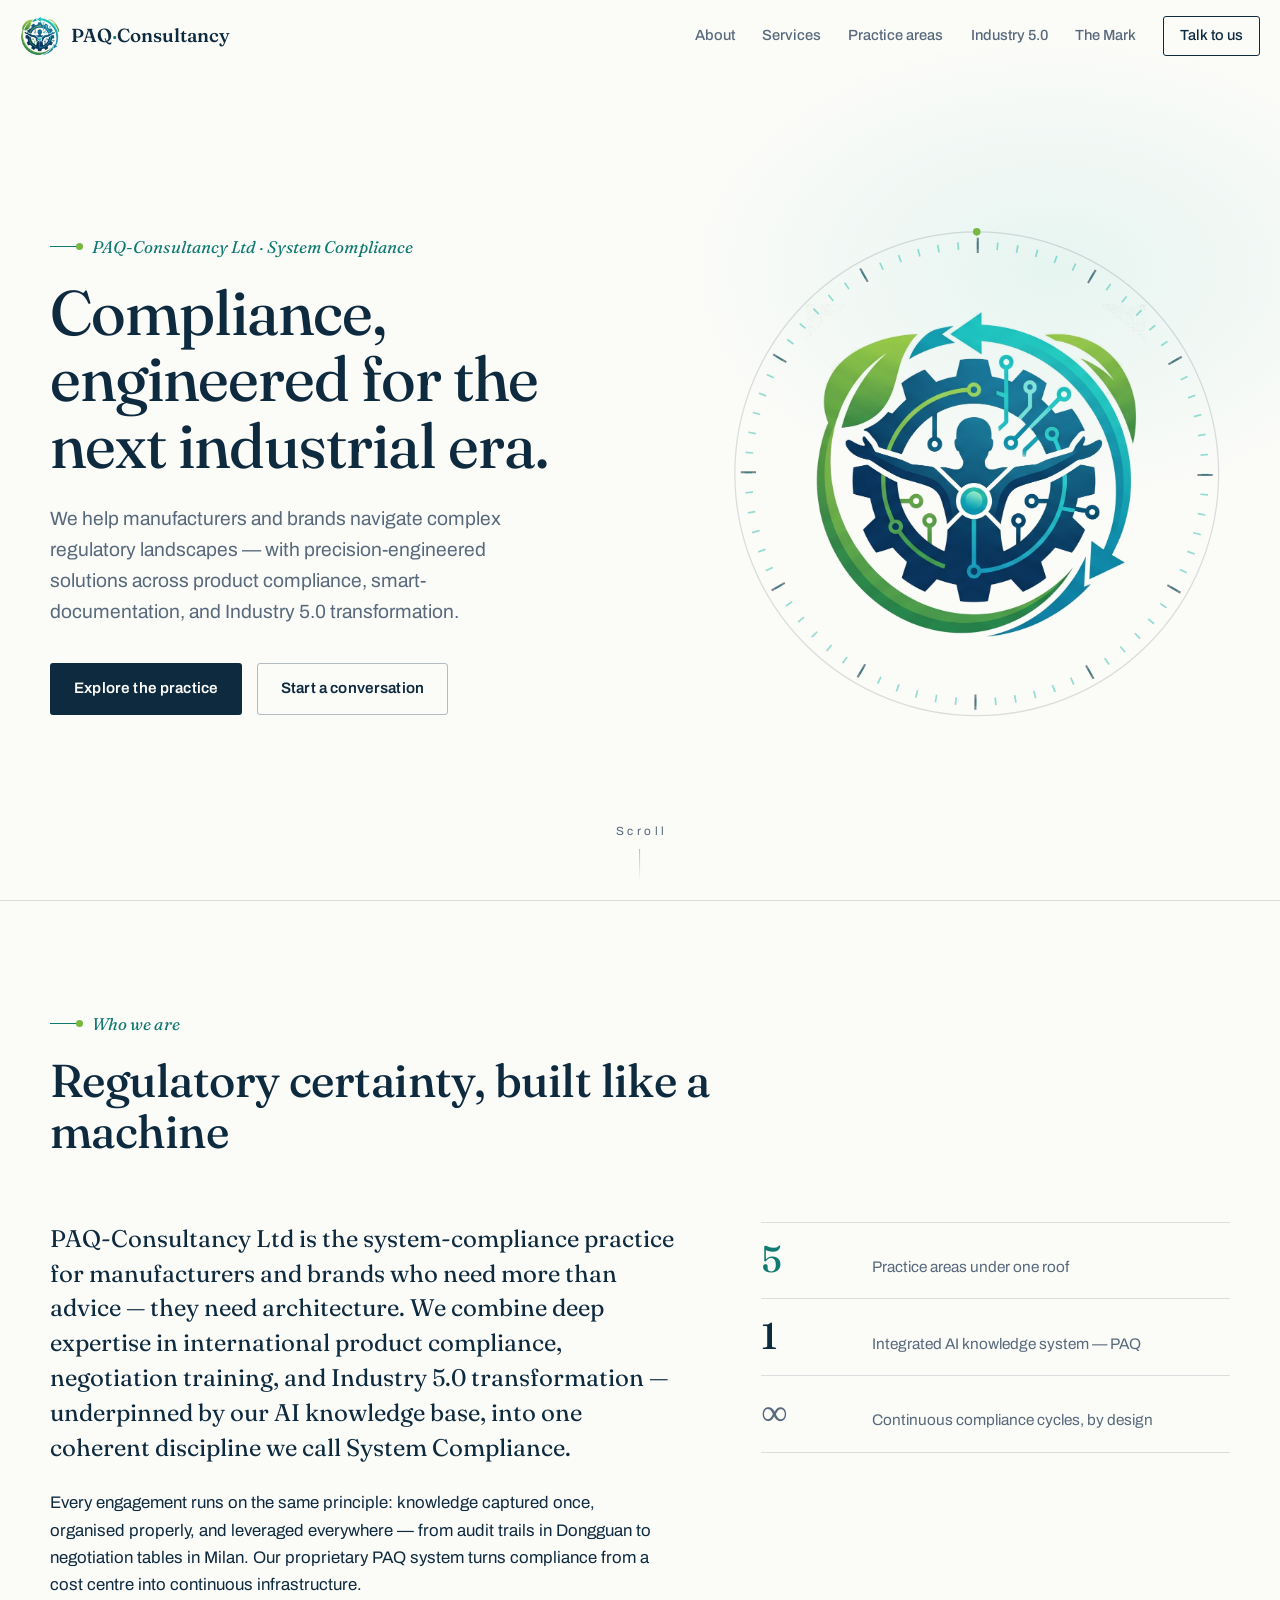
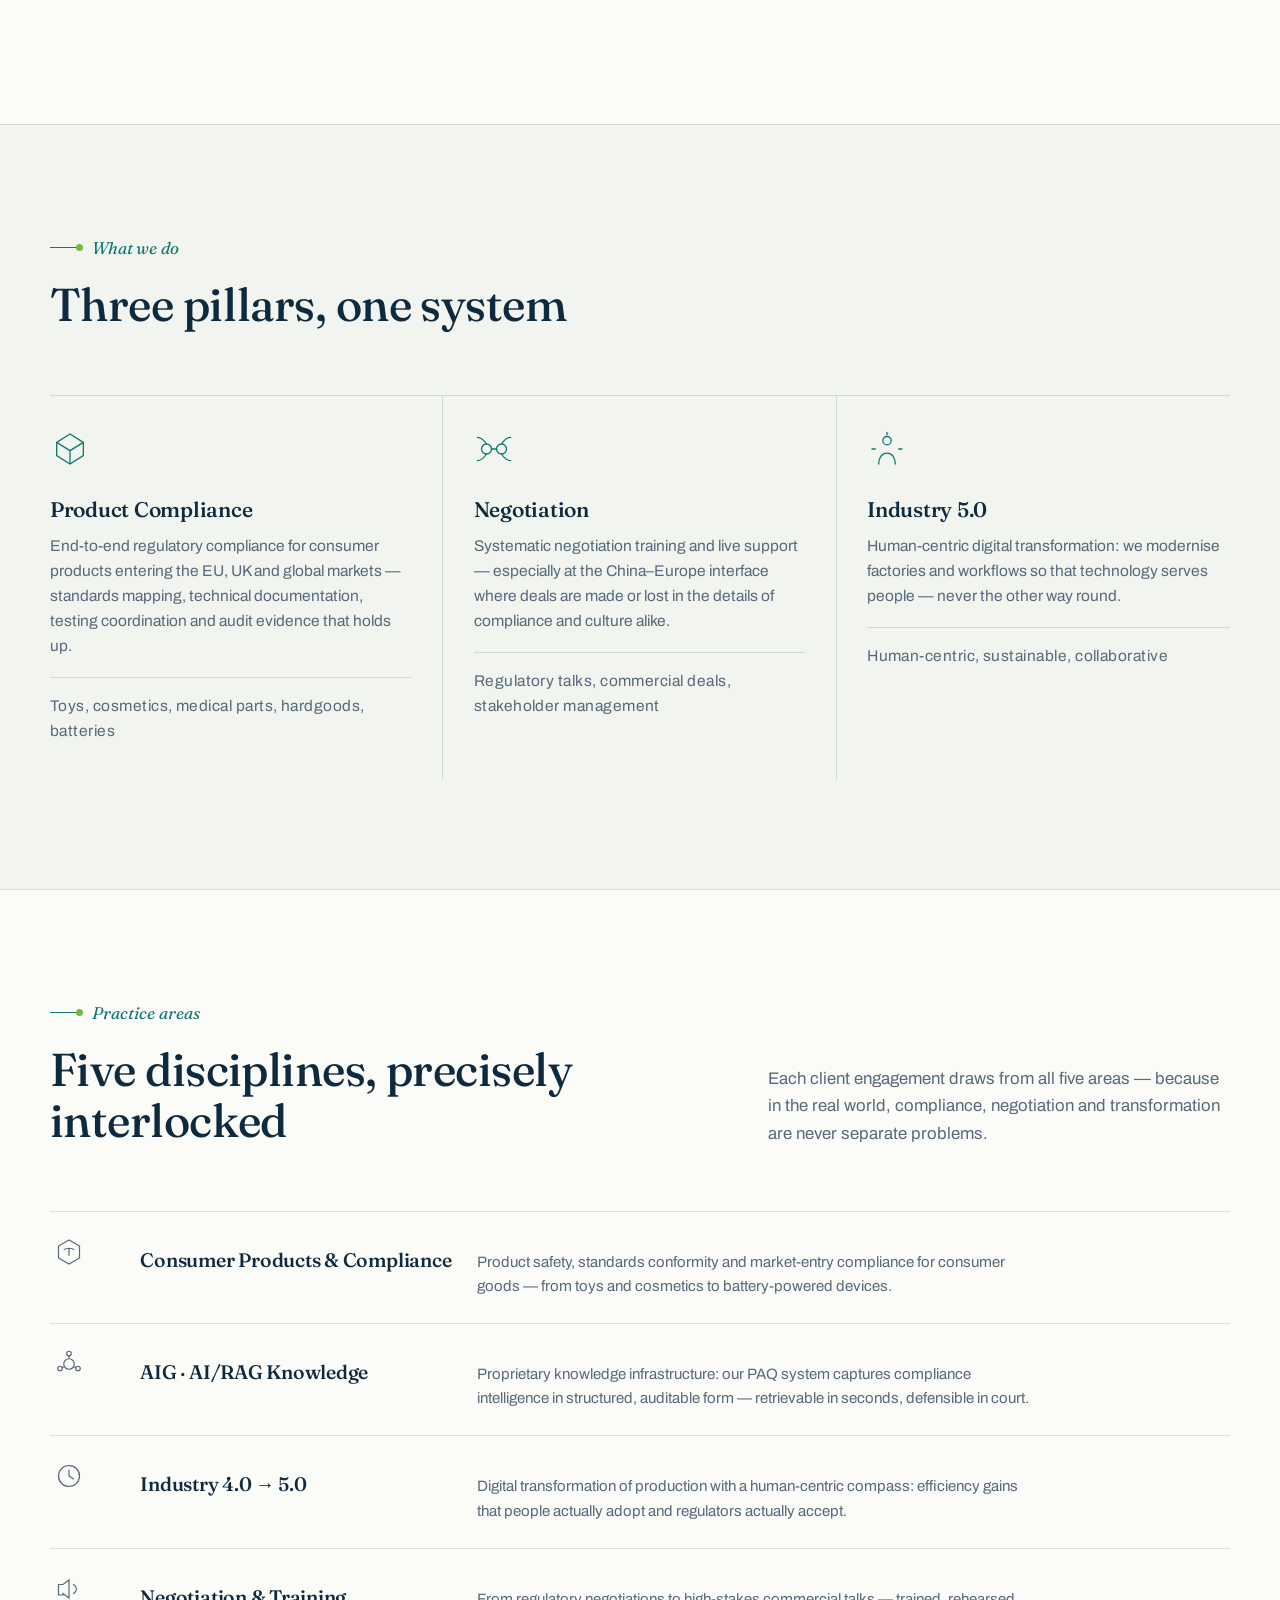
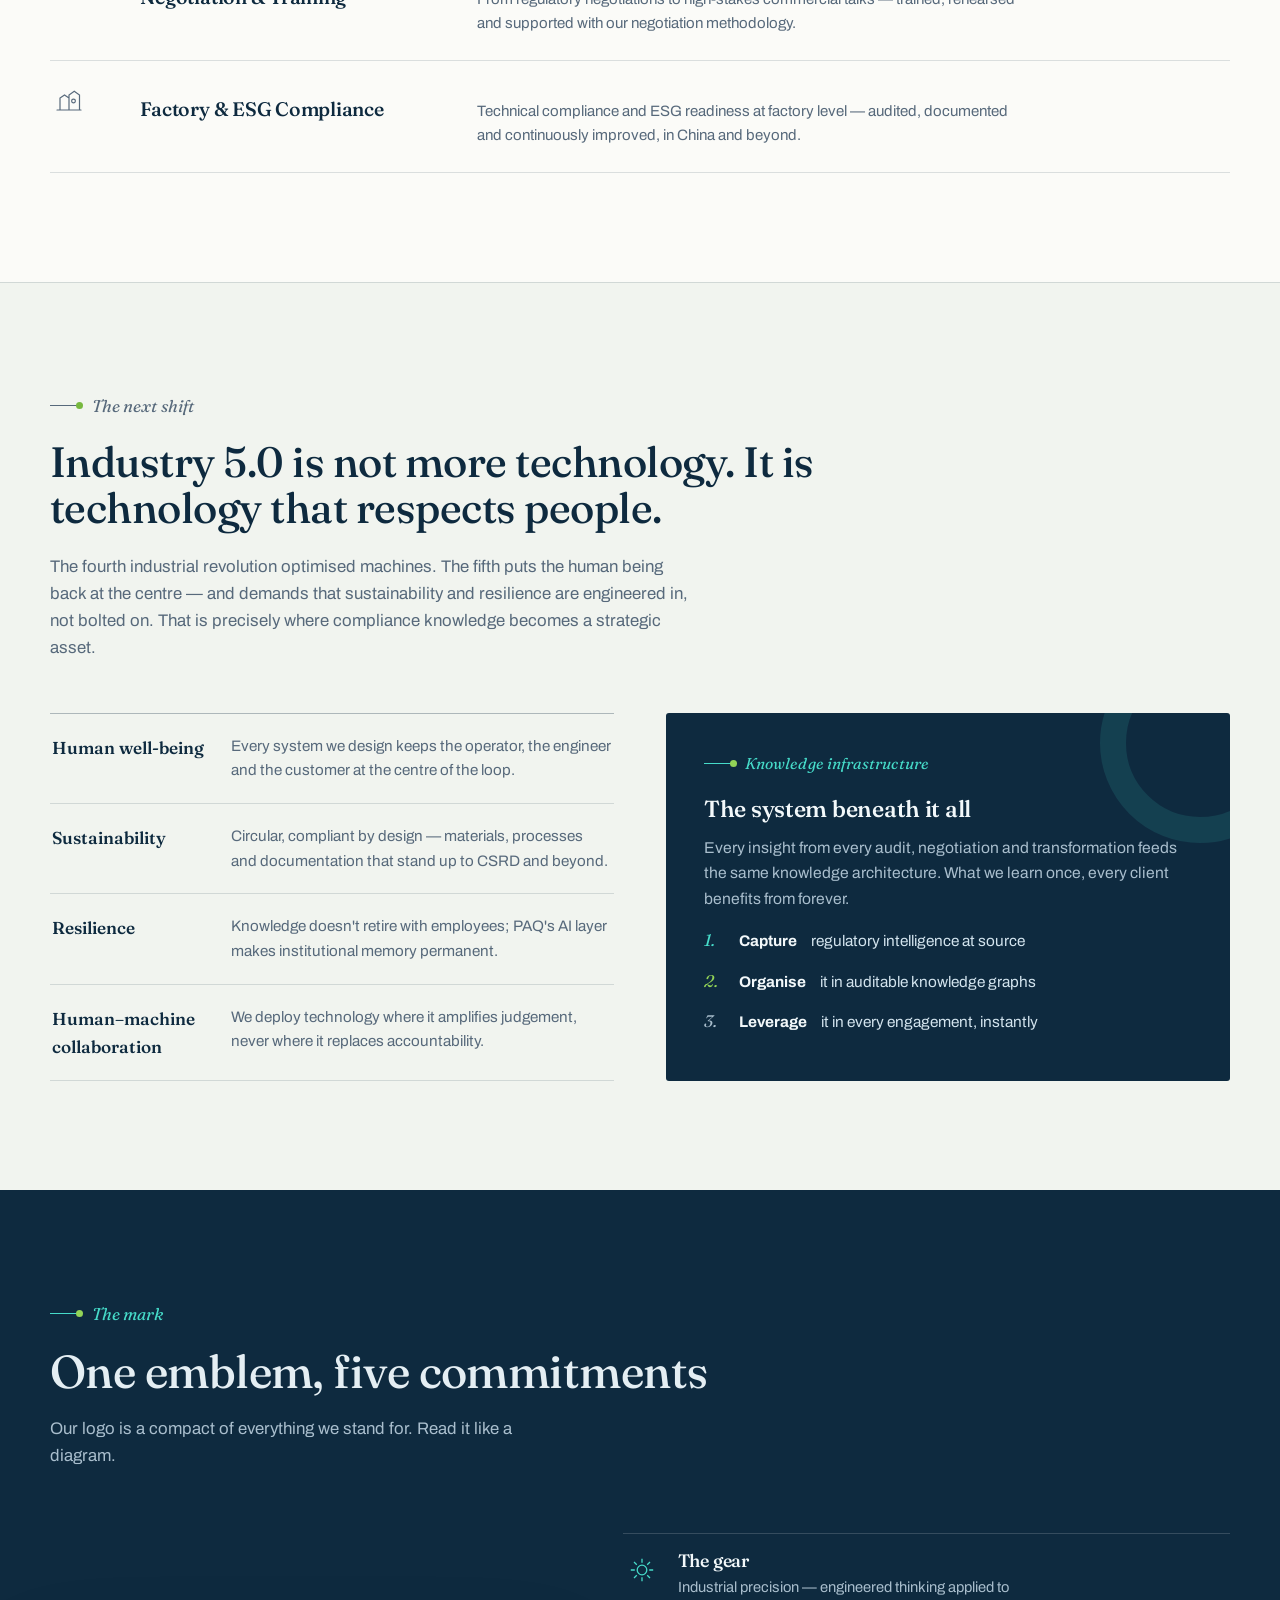
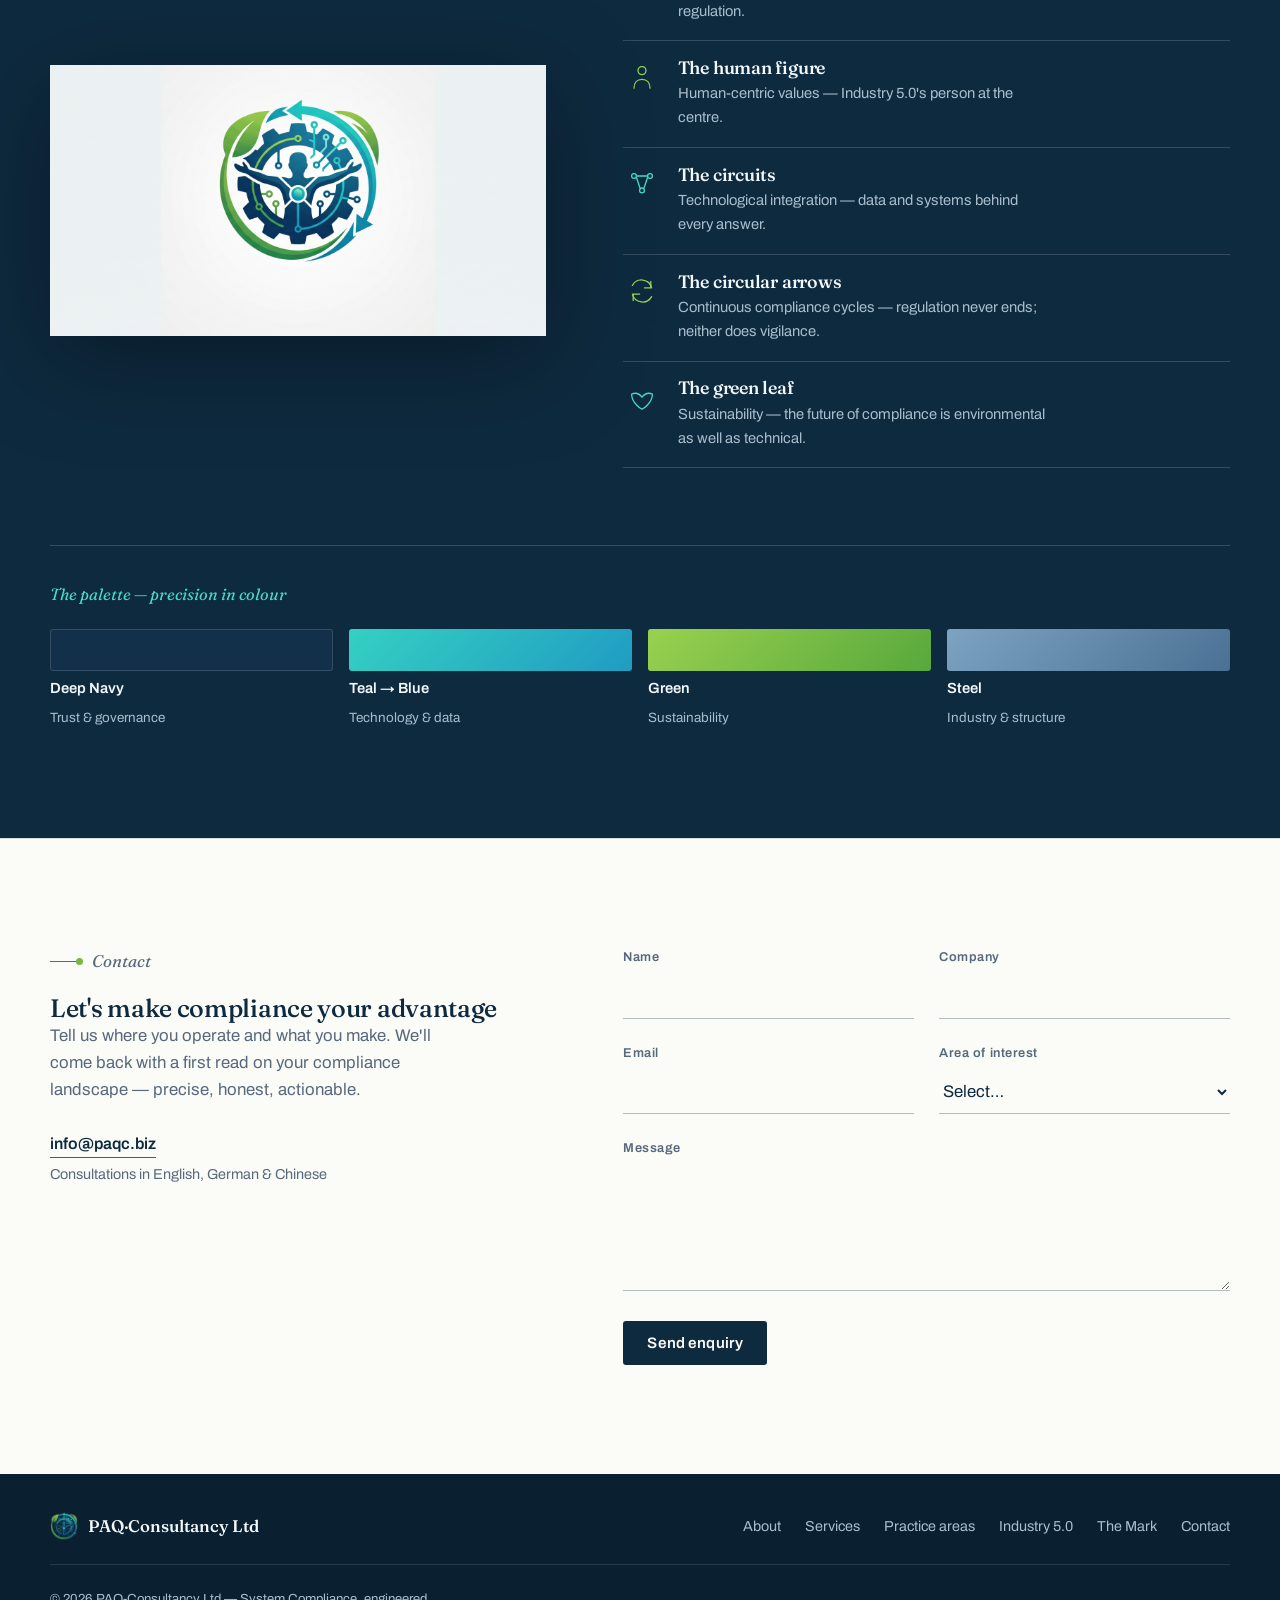
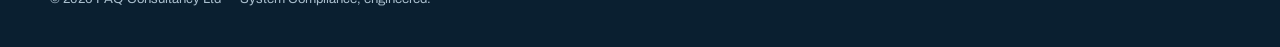
==== commit 3dfd75a0: "Light editorial redesign; hero copy: negotiation -> smart-documentation" ====
--- a/index.html
+++ b/index.html
@@ -3,50 +3,50 @@
 <head>
   <meta charset="UTF-8">
   <meta name="viewport" content="width=device-width, initial-scale=1.0">
-  <title>PAQ-Consultancy Ltd — Precision Compliance for the Next Industrial Era</title>
+  <title>PAQ-Consultancy Ltd — System Compliance for the Next Industrial Era</title>
   <meta name="description" content="PAQ-Consultancy Ltd: precision-engineered compliance across five practice areas — consumer products, AIG/AI/RAG knowledge infrastructure, Industry 4.0/5.0 transformation, negotiation training, and factory compliance (technical & ESG).">
-  <link rel="icon" type="image/png" sizes="32x32" href="assets/favicon-32.png">
-  <link rel="apple-touch-icon" href="assets/apple-touch-icon.png">
   <link rel="preconnect" href="https://fonts.googleapis.com">
   <link rel="preconnect" href="https://fonts.gstatic.com" crossorigin>
-  <link href="https://fonts.googleapis.com/css2?family=Archivo:wght@500;600;700;800&family=IBM+Plex+Mono:wght@400;500&family=IBM+Plex+Sans:wght@400;500;600&display=swap" rel="stylesheet">
+  <link href="https://fonts.googleapis.com/css2?family=Archivo:wght@400;500;600;700&family=Fraunces:ital,opsz,wght@0,9..144,400..640;1,9..144,400..640&display=swap" rel="stylesheet">
+  <link rel="icon" type="image/png" href="assets/favicon.png">
+  <link rel="apple-touch-icon" href="assets/logo-512.png">
   <link rel="stylesheet" href="styles.css">
 </head>
 <body>
   <a class="skip-link" href="#main">Skip to content</a>
 
-  <!-- ============ NAV ============ -->
-  <header class="nav" id="top" data-nav>
+  <!-- ══════════ NAV ══════════ -->
+  <nav class="nav" aria-label="Main navigation" data-nav>
     <div class="nav__inner">
-      <a class="nav__brand" href="#top" aria-label="PAQ-Consultancy home">
+      <a class="nav__brand" href="#top" aria-label="PAQ-Consultancy — home">
         <img src="assets/logo-512.png" alt="" width="40" height="40" class="nav__logo">
         <span class="nav__name">PAQ<em>·</em>Consultancy</span>
       </a>
-      <nav class="nav__links" id="nav-links" aria-label="Primary">
+      <button class="nav__toggle" aria-expanded="false" aria-controls="nav-links" data-nav-toggle>
+        <span></span><span></span><span></span>
+        <span class="sr-only">Menu</span>
+      </button>
+      <div class="nav__links" id="nav-links">
         <a href="#about">About</a>
         <a href="#services">Services</a>
-        <a href="#areas">Practice&nbsp;areas</a>
-        <a href="#industry5">Industry&nbsp;5.0</a>
-        <a href="#mark">The&nbsp;Mark</a>
+        <a href="#areas">Practice areas</a>
+        <a href="#industry5">Industry 5.0</a>
+        <a href="#mark">The Mark</a>
         <a href="#contact" class="nav__cta">Talk to us</a>
-      </nav>
-      <button class="nav__toggle" aria-expanded="false" aria-controls="nav-links" aria-label="Toggle menu" data-nav-toggle>
-        <span></span><span></span><span></span>
-      </button>
+      </div>
     </div>
-  </header>
+  </nav>
 
   <main id="main">
 
-    <!-- ============ HERO ============ -->
-    <section class="hero" aria-labelledby="hero-title">
-      <div class="hero__grid-lines" aria-hidden="true"></div>
+    <!-- ══════════ HERO ══════════ -->
+    <header class="hero" id="top">
       <div class="hero__inner">
-        <div class="hero__copy" data-reveal>
+        <div class="hero__copy">
           <p class="eyebrow"><span class="eyebrow__tick"></span>PAQ-Consultancy Ltd · System Compliance</p>
           <h1 id="hero-title">Compliance, engineered for the next industrial&nbsp;era.</h1>
           <p class="hero__lede">We help manufacturers and brands navigate complex regulatory landscapes —
-            with precision-engineered solutions across product compliance, negotiation,
+            with precision-engineered solutions across product compliance, smart-documentation,
             and Industry 5.0 transformation.</p>
           <div class="hero__actions">
             <a class="btn btn--primary" href="#services">Explore the practice</a>
@@ -55,253 +55,293 @@
         </div>
 
         <div class="hero__emblem" data-reveal>
-          <div class="orbit" aria-hidden="true">
-            <svg class="orbit__ring" viewBox="0 0 600 600" role="presentation">
-              <defs>
-                <linearGradient id="gradTeal" x1="0" y1="0" x2="1" y2="1">
-                  <stop offset="0" stop-color="#35d0c2"/><stop offset="1" stop-color="#1f9cc2"/>
-                </linearGradient>
-                <linearGradient id="gradGreen" x1="1" y1="0" x2="0" y2="1">
-                  <stop offset="0" stop-color="#9ad14f"/><stop offset="1" stop-color="#57a83c"/>
-                </linearGradient>
-                <marker id="arrT" markerWidth="14" markerHeight="14" refX="7" refY="7" orient="auto-start-reverse">
-                  <path d="M1,1 L13,7 L1,13 Z" fill="#2ec5b8"/>
-                </marker>
-                <marker id="arrG" markerWidth="14" markerHeight="14" refX="7" refY="7" orient="auto-start-reverse">
-                  <path d="M1,1 L13,7 L1,13 Z" fill="#7fc24a"/>
-                </marker>
-              </defs>
-              <g class="orbit__spin">
-                <path d="M300,54 A246,246 0 0 1 546,300" fill="none" stroke="url(#gradTeal)" stroke-width="10" stroke-linecap="round" marker-end="url(#arrT)" opacity=".9"/>
-                <path d="M300,546 A246,246 0 0 1 54,300" fill="none" stroke="url(#gradGreen)" stroke-width="10" stroke-linecap="round" marker-end="url(#arrG)" opacity=".9"/>
+          <div class="gauge" aria-hidden="true">
+            <svg class="gauge__ring" viewBox="0 0 600 600" role="presentation" focusable="false">
+              <circle cx="300" cy="300" r="286" fill="none" stroke="#0e2a3f" stroke-opacity=".14" stroke-width="1.5"/>
+              <g transform="rotate(-90 300 300)">
+                <circle cx="300" cy="300" r="270" fill="none" stroke="#2fbdb0" stroke-opacity=".5"
+                        stroke-width="9" stroke-dasharray="2 21.56"/>
+                <circle cx="300" cy="300" r="270" fill="none" stroke="#0e2a3f" stroke-opacity=".55"
+                        stroke-width="18" stroke-dasharray="2.5 138.87"/>
               </g>
-              <g class="orbit__spin orbit__spin--rev orbit__dashed">
-                <circle cx="300" cy="300" r="284" fill="none" stroke="#5a85a8" stroke-width="1.5" stroke-dasharray="3 14" opacity=".55"/>
-              </g>
-              <g class="orbit__nodes">
-                <circle class="node" cx="546" cy="300" r="7"/>
-                <circle class="node node--g" cx="54" cy="300" r="7"/>
-                <circle class="node" cx="474" cy="126" r="5"/>
-                <circle class="node node--g" cx="126" cy="474" r="5"/>
-              </g>
-            </svg>
-            <img class="orbit__logo" src="assets/logo.png" alt="PAQ-Consultancy emblem: a human figure at the centre of a precision gear, traced by circuits, continuous arrows and a leaf" width="520" height="520">
+              <circle cx="300" cy="14" r="4.5" fill="#77b83f"/>
+            </svg>
+            <img class="gauge__logo" src="assets/logo.png"
+                 alt="PAQ emblem — a human silhouette at the heart of a gear, encircled by electronic circuits, a green leaf and circular arrows"
+                 width="520" height="520">
           </div>
         </div>
       </div>
       <p class="hero__scrollcue" aria-hidden="true">Scroll</p>
-    </section>
-
-    <!-- ============ ABOUT ============ -->
+    </header>
+
+    <!-- ══════════ ABOUT ══════════ -->
     <section class="section section--paper" id="about" aria-labelledby="about-title">
       <div class="shell">
         <div class="section__head" data-reveal>
           <p class="eyebrow eyebrow--dark"><span class="eyebrow__tick"></span>Who we are</p>
-          <h2 id="about-title">A consultancy built for regulatory complexity</h2>
-        </div>
+          <h2 id="about-title">Regulatory certainty, built like a machine</h2>
+        </div>
+
         <div class="about__grid">
           <div class="about__text" data-reveal>
-            <p>PAQ-Consultancy was founded on a simple observation: regulation is becoming the hardest
-              part of bringing a product to market. Standards shift, borders multiply requirements, and
-              a single missed detail can stop a shipment — or a launch.</p>
-            <p>We exist to make that complexity navigable. Our work spans three interconnected disciplines —
+            <p>PAQ-Consultancy Ltd is the system-compliance practice for manufacturers and brands
+              who need more than advice — they need architecture. We combine deep expertise in
               international product compliance, negotiation training, and Industry 5.0 transformation —
-              delivered with the same principle: precision first, jargon last.</p>
+              underpinned by our AI knowledge base, into one coherent discipline we call
+              System Compliance.</p>
+            <p>Every engagement runs on the same principle: knowledge captured once,
+              organised properly, and leveraged everywhere — from audit trails in Dongguan
+              to negotiation tables in Milan. Our proprietary PAQ system turns compliance
+              from a cost centre into continuous infrastructure.</p>
           </div>
+
           <dl class="about__facts" data-reveal>
-            <div class="fact"><dt>3</dt><dd>service pillars, one joined-up practice</dd></div>
-            <div class="fact"><dt>5</dt><dd>practice areas, from consumer goods to AI infrastructure</dd></div>
-            <div class="fact"><dt>∞</dt><dd>compliance cycles — regulation never stands still, neither do we</dd></div>
+            <div class="fact">
+              <dt>5</dt>
+              <dd>Practice areas under one roof</dd>
+            </div>
+            <div class="fact">
+              <dt>1</dt>
+              <dd>Integrated AI knowledge system — PAQ</dd>
+            </div>
+            <div class="fact">
+              <dt>∞</dt>
+              <dd>Continuous compliance cycles, by design</dd>
+            </div>
           </dl>
         </div>
       </div>
     </section>
 
-    <!-- ============ SERVICES ============ -->
-    <section class="section section--navy" id="services" aria-labelledby="services-title">
-      <div class="shell">
-        <div class="section__head section__head--split" data-reveal>
-          <div>
-            <p class="eyebrow"><span class="eyebrow__tick"></span>What we do</p>
-            <h2 id="services-title">Three pillars, one direction: yours</h2>
-          </div>
-          <p class="section__intro">Each pillar stands alone — and each strengthens the others. Compliance
-            knowledge sharpens negotiation; negotiation opens doors for transformation.</p>
+    <!-- ══════════ SERVICES ══════════ -->
+    <section class="section section--tint" id="services" aria-labelledby="services-title">
+      <div class="shell">
+        <div class="section__head" data-reveal>
+          <p class="eyebrow"><span class="eyebrow__tick"></span>What we do</p>
+          <h2 id="services-title">Three pillars, one system</h2>
         </div>
 
         <div class="pillars">
           <article class="pillar" data-reveal>
             <div class="pillar__icon" aria-hidden="true">
-              <svg viewBox="0 0 48 48"><circle cx="24" cy="24" r="17" fill="none" stroke="currentColor" stroke-width="2.5"/><path d="M7 24h34M24 7c6 5 6 29 0 34M24 7c-6 5-6 29 0 34" fill="none" stroke="currentColor" stroke-width="2.5"/><path d="M32 31l6-1-6.5-2.6" fill="none" stroke="currentColor" stroke-width="2.5" stroke-linecap="round"/></svg>
-            </div>
-            <h3>International Product Compliance</h3>
-            <p>Market access without the guesswork. We map the regulations that apply to your product,
-              close the gaps, and keep you audit-ready across every market you sell into.</p>
-            <p class="pillar__tags">Toys · Cosmetics · Medical parts · Hardgoods · Batteries</p>
+              <svg width="48" height="48" viewBox="0 0 48 48" fill="none" stroke="currentColor" stroke-width="1.6">
+                <path d="M24 6 8 16v16l16 10 16-10V16L24 6Z"/><path d="M8 16l16 10 16-10M24 26v16"/>
+              </svg>
+            </div>
+            <h3>Product Compliance</h3>
+            <p>End-to-end regulatory compliance for consumer products entering the EU, UK and
+              global markets — standards mapping, technical documentation, testing coordination
+              and audit evidence that holds up.</p>
+            <p class="pillar__tags">Toys, cosmetics, medical parts, hardgoods, batteries</p>
           </article>
 
           <article class="pillar" data-reveal>
             <div class="pillar__icon" aria-hidden="true">
-              <svg viewBox="0 0 48 48"><path d="M9 12h18a5 5 0 0 1 5 5v6a5 5 0 0 1-5 5H19l-7 6v-6H9a5 5 0 0 1-5-5v-6a5 5 0 0 1 5-5z" fill="none" stroke="currentColor" stroke-width="2.5" stroke-linejoin="round"/><path d="M36 20h3a5 5 0 0 1 5 5v5a5 5 0 0 1-5 5h-1l-6 5v-5" fill="none" stroke="currentColor" stroke-width="2.5" stroke-linejoin="round"/></svg>
-            </div>
-            <h3>Negotiation Training</h3>
-            <p>Strategic communication is a skill, not a talent. Our programmes build the discipline to
-              handle regulatory discussions, commercial deals, and difficult stakeholders — and land
-              outcomes that hold.</p>
-            <p class="pillar__tags">Regulatory talks · Commercial deals · Stakeholder management</p>
+              <svg width="48" height="48" viewBox="0 0 48 48" fill="none" stroke="currentColor" stroke-width="1.6">
+                <circle cx="15" cy="24" r="6"/><circle cx="33" cy="24" r="6"/><path d="M21 24h6M15 18c-4-6-8-8-11-8M15 30c-4 6-8 8-11 8M33 18c4-6 8-8 11-8M33 30c4 6 8 8 11 8" stroke-linecap="round"/>
+              </svg>
+            </div>
+            <h3>Negotiation</h3>
+            <p>Systematic negotiation training and live support — especially at the
+              China–Europe interface where deals are made or lost in the details of
+              compliance and culture alike.</p>
+            <p class="pillar__tags">Regulatory talks, commercial deals, stakeholder management</p>
           </article>
 
           <article class="pillar" data-reveal>
             <div class="pillar__icon" aria-hidden="true">
-              <svg viewBox="0 0 48 48"><circle cx="17" cy="14" r="6" fill="none" stroke="currentColor" stroke-width="2.5"/><path d="M6 40c0-7 5-11 11-11s11 4 11 11" fill="none" stroke="currentColor" stroke-width="2.5" stroke-linecap="round"/><path d="M30 20l6 3v8l-6 3-6-3v-8z" fill="none" stroke="currentColor" stroke-width="2.5" stroke-linejoin="round"/><path d="M30 27h-2M38 30h4" stroke="currentColor" stroke-width="2.5" stroke-linecap="round"/></svg>
-            </div>
-            <h3>Industry 5.0 Transformation</h3>
-            <p>Beyond automation: human-centric manufacturing built on personalisation, sustainability,
-              and genuine human–machine collaboration. We help you adopt the paradigm, not just the buzzword.</p>
-            <p class="pillar__tags">Human-centric · Sustainable · Collaborative</p>
+              <svg width="48" height="48" viewBox="0 0 48 48" fill="none" stroke="currentColor" stroke-width="1.6">
+                <circle cx="24" cy="14" r="5"/><path d="M14 42c0-8 4-13 10-13s10 5 10 13" stroke-linecap="round"/><path d="M6 24h4M38 24h4M24 4v3" stroke-linecap="round"/>
+              </svg>
+            </div>
+            <h3>Industry 5.0</h3>
+            <p>Human-centric digital transformation: we modernise factories and workflows
+              so that technology serves people — never the other way round.</p>
+            <p class="pillar__tags">Human-centric, sustainable, collaborative</p>
           </article>
         </div>
       </div>
     </section>
 
-    <!-- ============ PRACTICE AREAS ============ -->
+    <!-- ══════════ PRACTICE AREAS ══════════ -->
     <section class="section section--paper" id="areas" aria-labelledby="areas-title">
       <div class="shell">
-        <div class="section__head" data-reveal>
-          <p class="eyebrow eyebrow--dark"><span class="eyebrow__tick"></span>Where we can help</p>
-          <h2 id="areas-title">Five practice areas, one standard</h2>
-          <p class="section__intro">From consumer goods to AI infrastructure, every engagement gets the
-            same treatment: precise knowledge, clean documentation, and outcomes that hold up over time.</p>
-        </div>
+        <div class="section__head section__head--split" data-reveal>
+          <div>
+            <p class="eyebrow eyebrow--dark"><span class="eyebrow__tick"></span>Practice areas</p>
+            <h2 id="areas-title">Five disciplines, precisely interlocked</h2>
+          </div>
+          <p class="section__intro">Each client engagement draws from all five areas —
+            because in the real world, compliance, negotiation and transformation
+            are never separate problems.</p>
+        </div>
+
         <ul class="sectors" role="list">
           <li class="sector" data-reveal>
-            <svg class="sector__icon" viewBox="0 0 40 40" aria-hidden="true"><path d="M10 14h20l-2.2 19a2.5 2.5 0 0 1-2.5 2.3H14.7a2.5 2.5 0 0 1-2.5-2.3z" fill="none" stroke="currentColor" stroke-width="2.2" stroke-linejoin="round"/><path d="M15 14a5 5 0 0 1 10 0" fill="none" stroke="currentColor" stroke-width="2.2" stroke-linecap="round"/></svg>
-            <h3>Consumer Products</h3>
-            <p>International product compliance for toys, cosmetics, medical parts, hardgoods, and batteries — safety, testing, and market access worldwide.</p>
+            <svg class="sector__icon" viewBox="0 0 40 40" fill="none" stroke="currentColor" stroke-width="1.6" aria-hidden="true">
+              <path d="M20 4 6 12v16l14 8 14-8V12L20 4Z"/><path d="M13 17c2-1.5 5-2 7-2s5 .5 7 2M20 15v10"/>
+            </svg>
+            <h3>Consumer Products &amp; Compliance</h3>
+            <p>Product safety, standards conformity and market-entry compliance for consumer
+              goods — from toys and cosmetics to battery-powered devices.</p>
           </li>
           <li class="sector" data-reveal>
-            <svg class="sector__icon" viewBox="0 0 40 40" aria-hidden="true"><rect x="12" y="12" width="16" height="16" rx="2.5" fill="none" stroke="currentColor" stroke-width="2.2"/><rect x="17" y="17" width="6" height="6" rx="1" fill="none" stroke="currentColor" stroke-width="2"/><path d="M16 5v4M24 5v4M16 31v4M24 31v4M5 16h4M5 24h4M31 16h4M31 24h4" stroke="currentColor" stroke-width="2.2" stroke-linecap="round"/></svg>
-            <h3>AIG / AI / RAG Infrastructure</h3>
-            <p>Knowledge AGI databases and retrieval pipelines that turn your compliance knowledge into instant, queryable answers.</p>
+            <svg class="sector__icon" viewBox="0 0 40 40" fill="none" stroke="currentColor" stroke-width="1.6" aria-hidden="true">
+              <circle cx="20" cy="20" r="7"/><circle cx="20" cy="6" r="3"/><circle cx="32" cy="26" r="3"/><circle cx="8" cy="26" r="3"/><path d="M20 13V9M26 24l3.5.5M14 24l-3.5.5"/>
+            </svg>
+            <h3>AIG · AI/RAG Knowledge</h3>
+            <p>Proprietary knowledge infrastructure: our PAQ system captures compliance
+              intelligence in structured, auditable form — retrievable in seconds,
+              defensible in court.</p>
           </li>
           <li class="sector" data-reveal>
-            <svg class="sector__icon" viewBox="0 0 40 40" aria-hidden="true"><path d="M5 34V17l9 5.5V17l9 5.5V17l9 5.5V34z" fill="none" stroke="currentColor" stroke-width="2.2" stroke-linejoin="round"/><path d="M21 12V8h5v8" fill="none" stroke="currentColor" stroke-width="2.2" stroke-linejoin="round"/><circle cx="12" cy="10" r="4" fill="none" stroke="currentColor" stroke-width="2.2"/></svg>
-            <h3>Industry 4.0 / 5.0</h3>
-            <p>From connected automation to human-centric manufacturing — strategy, adoption, and the compliance that travels with it.</p>
+            <svg class="sector__icon" viewBox="0 0 40 40" fill="none" stroke="currentColor" stroke-width="1.6" aria-hidden="true">
+              <circle cx="20" cy="20" r="14"/><path d="M20 12v8l6 4" stroke-linecap="round"/><path d="M20 6a14 14 0 0 1 14 14M20 34A14 14 0 0 1 6 20" stroke-opacity=".45"/>
+            </svg>
+            <h3>Industry 4.0 → 5.0</h3>
+            <p>Digital transformation of production with a human-centric compass:
+              efficiency gains that people actually adopt and regulators actually accept.</p>
           </li>
           <li class="sector" data-reveal>
-            <svg class="sector__icon" viewBox="0 0 40 40" aria-hidden="true"><path d="M7 7h16a4 4 0 0 1 4 4v5a4 4 0 0 1-4 4h-7l-6 5v-5H7a4 4 0 0 1-4-4v-5a4 4 0 0 1 4-4z" fill="none" stroke="currentColor" stroke-width="2.2" stroke-linejoin="round"/><path d="M31 16h2a4 4 0 0 1 4 4v4a4 4 0 0 1-4 4h-1l-5 4.5V28" fill="none" stroke="currentColor" stroke-width="2.2" stroke-linejoin="round"/></svg>
-            <h3>Negotiation Training</h3>
-            <p>Programmes that build strategic communication for regulatory discussions, commercial deals, and stakeholder management.</p>
+            <svg class="sector__icon" viewBox="0 0 40 40" fill="none" stroke="currentColor" stroke-width="1.6" aria-hidden="true">
+              <path d="M12 28H6V14h6l8-6v24l-8-6Z"/><path d="M26 14c3 2 4 4 4 6s-1 4-4 6" stroke-linecap="round"/>
+            </svg>
+            <h3>Negotiation &amp; Training</h3>
+            <p>From regulatory negotiations to high-stakes commercial talks — trained,
+              rehearsed and supported with our negotiation methodology.</p>
           </li>
           <li class="sector" data-reveal>
-            <svg class="sector__icon" viewBox="0 0 40 40" aria-hidden="true"><path d="M20 4l13 5v9.5c0 8.3-5.6 13.9-13 17.5C12.6 32.4 7 26.8 7 18.5V9z" fill="none" stroke="currentColor" stroke-width="2.2" stroke-linejoin="round"/><path d="M14 19.5l4.5 4.5L27 15" fill="none" stroke="currentColor" stroke-width="2.4" stroke-linecap="round" stroke-linejoin="round"/></svg>
-            <h3>Factory Compliance</h3>
-            <p>Technical and ESG — factory audits, quality regimes, and environmental, social, and governance standards, end to end.</p>
+            <svg class="sector__icon" viewBox="0 0 40 40" fill="none" stroke="currentColor" stroke-width="1.6" aria-hidden="true">
+              <path d="M8 32V16l6-4 6 4v16M20 32V12l7-5 7 5v20" /><path d="M4 32h32" stroke-linecap="round"/><circle cx="26" cy="20" r="2.5"/>
+            </svg>
+            <h3>Factory &amp; ESG Compliance</h3>
+            <p>Technical compliance and ESG readiness at factory level — audited,
+              documented and continuously improved, in China and beyond.</p>
           </li>
         </ul>
       </div>
     </section>
 
-    <!-- ============ INDUSTRY 5.0 ============ -->
-    <section class="section section--paper section--flush" id="industry5" aria-labelledby="i5-title">
-      <div class="shell">
-        <div class="i5">
-          <div class="i5__intro" data-reveal>
-            <p class="eyebrow eyebrow--dark"><span class="eyebrow__tick"></span>The next shift</p>
-            <h2 id="i5-title">Industry 5.0 puts people back at the centre of the machine</h2>
-            <p>The fourth industrial revolution automated. The fifth collaborates. Industry 5.0 asks a
-              different question — not <em>what can machines do instead of people</em>, but
-              <em>what can they do alongside them</em>. Personalised products, resilient and sustainable
-              operations, and technology that amplifies human judgement rather than replacing it.</p>
-            <p>This is the future our emblem is drawn from — and the direction we help clients move in.</p>
-          </div>
-          <div class="i5__grid" data-reveal>
-            <ul class="i5__principles" role="list">
-              <li><strong>Human-centric</strong><span>Technology serves the worker, never the reverse.</span></li>
-              <li><strong>Personalisation</strong><span>Batch-of-one manufacturing, without losing compliance control.</span></li>
-              <li><strong>Sustainability</strong><span>Circularity and responsibility designed in, not bolted on.</span></li>
-              <li><strong>Collaboration</strong><span>Human and machine each doing what they do best.</span></li>
+    <!-- ══════════ INDUSTRY 5.0 ══════════ -->
+    <section class="section section--tint section--flush" id="industry5" aria-labelledby="i5-title">
+      <div class="shell">
+        <div class="i5__intro" data-reveal>
+          <p class="eyebrow eyebrow--dark"><span class="eyebrow__tick"></span>The next shift</p>
+          <h2 id="i5-title">Industry 5.0 is not more technology.
+            It is technology that respects people.</h2>
+          <p>The fourth industrial revolution optimised machines. The fifth puts the human
+            being back at the centre — and demands that sustainability and resilience are
+            engineered in, not bolted on. That is precisely where compliance knowledge
+            becomes a strategic asset.</p>
+        </div>
+
+        <div class="i5__grid">
+          <ul class="i5__principles" role="list" data-reveal>
+            <li><strong>Human well-being</strong><span>Every system we design keeps the operator,
+              the engineer and the customer at the centre of the loop.</span></li>
+            <li><strong>Sustainability</strong><span>Circular, compliant by design — materials,
+              processes and documentation that stand up to CSRD and beyond.</span></li>
+            <li><strong>Resilience</strong><span>Knowledge doesn't retire with employees;
+              PAQ's AI layer makes institutional memory permanent.</span></li>
+            <li><strong>Human–machine collaboration</strong><span>We deploy technology where it
+              amplifies judgement, never where it replaces accountability.</span></li>
+          </ul>
+
+          <aside class="agi" data-reveal>
+            <p class="eyebrow"><span class="eyebrow__tick"></span>Knowledge infrastructure</p>
+            <h3>The system beneath it all</h3>
+            <p>Every insight from every audit, negotiation and transformation feeds the same
+              knowledge architecture. What we learn once, every client benefits from forever.</p>
+            <ul class="agi__flow" role="list">
+              <li><span class="agi__chip">Capture</span> regulatory intelligence at source</li>
+              <li><span class="agi__chip">Organise</span> it in auditable knowledge graphs</li>
+              <li><span class="agi__chip">Leverage</span> it in every engagement, instantly</li>
             </ul>
-            <aside class="agi" aria-labelledby="agi-title">
-              <p class="eyebrow"><span class="eyebrow__tick"></span>Knowledge infrastructure</p>
-              <h3 id="agi-title">Knowledge AGI databases</h3>
-              <p>Compliance knowledge shouldn't live in inboxes and memory. We build intelligent knowledge
-                systems that capture, organise, and serve regulatory insight at scale — so decisions that
-                once took weeks take minutes.</p>
-              <ul class="agi__flow" role="list">
-                <li><span class="agi__chip">Capture</span> every ruling, standard, and lesson</li>
-                <li><span class="agi__chip">Organise</span> knowledge into a queryable whole</li>
-                <li><span class="agi__chip">Leverage</span> it for fast, data-driven decisions</li>
-              </ul>
-            </aside>
-          </div>
-        </div>
-      </div>
-    </section>
-
-    <!-- ============ THE MARK ============ -->
+          </aside>
+        </div>
+      </div>
+    </section>
+
+    <!-- ══════════ THE MARK ══════════ -->
     <section class="section section--navy" id="mark" aria-labelledby="mark-title">
       <div class="shell">
         <div class="section__head" data-reveal>
           <p class="eyebrow"><span class="eyebrow__tick"></span>The mark</p>
           <h2 id="mark-title">One emblem, five commitments</h2>
-          <p class="section__intro">Our logo is a compact of everything we stand for. Read it like a diagram.</p>
-        </div>
+          <p class="section__intro">Our logo is a compact of everything we stand for.
+            Read it like a diagram.</p>
+        </div>
+
         <div class="mark">
           <figure class="mark__emblem" data-reveal>
-            <img src="assets/logo.png" alt="The PAQ-Consultancy emblem" width="460" height="460">
+            <img src="PAQC logo.jpeg"
+                 alt="The PAQ emblem in its full colour composition"
+                 width="560" height="560">
           </figure>
-          <ul class="mark__legend" role="list">
-            <li class="mark__item" data-reveal>
-              <svg class="glyph" viewBox="0 0 40 40" aria-hidden="true"><circle cx="20" cy="20" r="7" fill="none" stroke="currentColor" stroke-width="2.4"/><path d="M20 4v6M20 30v6M4 20h6M30 20h6M9 9l4.2 4.2M26.8 26.8L31 31M31 9l-4.2 4.2M13.2 26.8L9 31" stroke="currentColor" stroke-width="2.4" stroke-linecap="round"/></svg>
+          <ul class="mark__legend" role="list" data-reveal>
+            <li class="mark__item">
+              <svg class="glyph" viewBox="0 0 40 40" fill="none" stroke="currentColor" stroke-width="1.6" aria-hidden="true">
+                <circle cx="20" cy="20" r="6"/><path d="M20 6v5M20 29v5M6 20h5M29 20h5M10 10l3.5 3.5M26.5 26.5 30 30M30 10l-3.5 3.5M13.5 26.5 10 30"/>
+              </svg>
               <div><h3>The gear</h3><p>Industrial precision — engineered thinking applied to regulation.</p></div>
             </li>
-            <li class="mark__item" data-reveal>
-              <svg class="glyph" viewBox="0 0 40 40" aria-hidden="true"><circle cx="20" cy="12" r="5" fill="none" stroke="currentColor" stroke-width="2.4"/><path d="M8 34c0-6 5-10 12-10s12 4 12 10" fill="none" stroke="currentColor" stroke-width="2.4" stroke-linecap="round"/></svg>
+            <li class="mark__item">
+              <svg class="glyph" viewBox="0 0 40 40" fill="none" stroke="currentColor" stroke-width="1.6" aria-hidden="true">
+                <circle cx="20" cy="12" r="5"/><path d="M10 34c0-7 4-11 10-11s10 4 10 11" stroke-linecap="round"/>
+              </svg>
               <div><h3>The human figure</h3><p>Human-centric values — Industry 5.0's person at the centre.</p></div>
             </li>
-            <li class="mark__item" data-reveal>
-              <svg class="glyph" viewBox="0 0 40 40" aria-hidden="true"><circle cx="9" cy="20" r="3.4" fill="none" stroke="currentColor" stroke-width="2.4"/><circle cx="31" cy="9" r="3.4" fill="none" stroke="currentColor" stroke-width="2.4"/><circle cx="31" cy="31" r="3.4" fill="none" stroke="currentColor" stroke-width="2.4"/><path d="M12.4 20h10M22.4 20L28 12M22.4 20L28 28" fill="none" stroke="currentColor" stroke-width="2.4" stroke-linecap="round"/></svg>
+            <li class="mark__item">
+              <svg class="glyph" viewBox="0 0 40 40" fill="none" stroke="currentColor" stroke-width="1.6" aria-hidden="true">
+                <circle cx="10" cy="10" r="3"/><circle cx="30" cy="10" r="3"/><circle cx="20" cy="28" r="3"/><path d="M13 11.5 17.5 25M27 11.5 22.5 25M13 10h14"/>
+              </svg>
               <div><h3>The circuits</h3><p>Technological integration — data and systems behind every answer.</p></div>
             </li>
-            <li class="mark__item" data-reveal>
-              <svg class="glyph" viewBox="0 0 40 40" aria-hidden="true"><path d="M20 5a15 15 0 0 1 13 7.7M20 35A15 15 0 0 1 7 27.3" fill="none" stroke="currentColor" stroke-width="2.6" stroke-linecap="round"/><path d="M33 5v8h-8M7 35v-8h8" fill="none" stroke="currentColor" stroke-width="2.6" stroke-linecap="round" stroke-linejoin="round"/></svg>
-              <div><h3>The circular arrows</h3><p>Continuous compliance cycles — regulation never ends; neither does vigilance.</p></div>
+            <li class="mark__item">
+              <svg class="glyph" viewBox="0 0 40 40" fill="none" stroke="currentColor" stroke-width="1.6" aria-hidden="true">
+                <path d="M32 16a13 13 0 0 0-24-3M8 24a13 13 0 0 0 24 3" stroke-linecap="round"/><path d="M31 8v8h-8M9 32v-8h8" stroke-linecap="round" stroke-linejoin="round"/>
+              </svg>
+              <div><h3>The circular arrows</h3><p>Continuous compliance cycles — regulation never ends;
+                neither does vigilance.</p></div>
             </li>
-            <li class="mark__item" data-reveal>
-              <svg class="glyph" viewBox="0 0 40 40" aria-hidden="true"><path d="M30 6C16 6 8 14 8 28c0 3 .5 5 1.2 6C12 32 30 28 30 6z" fill="none" stroke="currentColor" stroke-width="2.4" stroke-linejoin="round"/><path d="M11 31c4-8 9-13 16-17" fill="none" stroke="currentColor" stroke-width="2.4" stroke-linecap="round"/></svg>
-              <div><h3>The leaf</h3><p>Sustainability — growth that doesn't borrow from the future.</p></div>
+            <li class="mark__item">
+              <svg class="glyph" viewBox="0 0 40 40" fill="none" stroke="currentColor" stroke-width="1.6" aria-hidden="true">
+                <path d="M20 34C20 34 7 27 7 15c5-2 10 0 13 4 3-4 8-6 13-4 0 12-13 19-13 19Z" stroke-linejoin="round"/>
+              </svg>
+              <div><h3>The green leaf</h3><p>Sustainability — the future of compliance is environmental
+                as well as technical.</p></div>
             </li>
           </ul>
         </div>
 
         <div class="palette" data-reveal>
-          <p class="palette__label">Four colours, four signals</p>
+          <p class="palette__label">The palette — precision in colour</p>
           <ul class="palette__chips" role="list">
-            <li><span class="chip chip--navy"></span><strong>Deep navy</strong><span>authority &amp; trust</span></li>
-            <li><span class="chip chip--teal"></span><strong>Teal</strong><span>technological innovation</span></li>
-            <li><span class="chip chip--green"></span><strong>Green</strong><span>sustainability &amp; growth</span></li>
-            <li><span class="chip chip--steel"></span><strong>Steel blue</strong><span>professional balance</span></li>
+            <li><span class="chip chip--navy" role="img" aria-label="Deep navy swatch"></span><strong>Deep Navy</strong><span>Trust &amp; governance</span></li>
+            <li><span class="chip chip--teal" role="img" aria-label="Teal to blue gradient swatch"></span><strong>Teal&nbsp;→&nbsp;Blue</strong><span>Technology &amp; data</span></li>
+            <li><span class="chip chip--green" role="img" aria-label="Green gradient swatch"></span><strong>Green</strong><span>Sustainability</span></li>
+            <li><span class="chip chip--steel" role="img" aria-label="Steel blue swatch"></span><strong>Steel</strong><span>Industry &amp; structure</span></li>
           </ul>
         </div>
       </div>
     </section>
 
-    <!-- ============ CONTACT ============ -->
+    <!-- ══════════ CONTACT ══════════ -->
     <section class="section section--paper" id="contact" aria-labelledby="contact-title">
       <div class="shell">
         <div class="contact">
           <div class="contact__intro" data-reveal>
             <p class="eyebrow eyebrow--dark"><span class="eyebrow__tick"></span>Contact</p>
-            <h2 id="contact-title">Start a conversation</h2>
-            <p>Tell us what you're building and which markets it needs to reach. We'll come back with a
-              clear view of what compliance looks like for you.</p>
+            <h2 id="contact-title">Let's make compliance your advantage</h2>
+            <p>Tell us where you operate and what you make. We'll come back with
+              a first read on your compliance landscape — precise, honest, actionable.</p>
             <address class="contact__details">
               <a href="mailto:info@paqc.biz">info@paqc.biz</a>
-              <span>Serving clients internationally</span>
+              <span>Consultations in English, German &amp; Chinese</span>
             </address>
           </div>
+
           <form class="contact__form" data-contact-form data-reveal>
             <div class="field">
               <label for="f-name">Name</label>
@@ -319,43 +359,46 @@
               <label for="f-sector">Area of interest</label>
               <select id="f-sector" name="sector">
                 <option value="">Select…</option>
-                <option>Consumer Products</option>
-                <option>AIG / AI / RAG Infrastructure</option>
-                <option>Industry 4.0 / 5.0</option>
-                <option>Negotiation Training</option>
-                <option>Factory Compliance (Technical or ESG)</option>
+                <option>Consumer products &amp; compliance</option>
+                <option>AI/RAG knowledge systems</option>
+                <option>Industry 4.0 → 5.0 transformation</option>
+                <option>Negotiation &amp; training</option>
+                <option>Factory &amp; ESG compliance</option>
+                <option>Something else</option>
               </select>
             </div>
             <div class="field field--full">
-              <label for="f-msg">What are you working on?</label>
-              <textarea id="f-msg" name="message" rows="4" required></textarea>
+              <label for="f-message">Message</label>
+              <textarea id="f-message" name="message" rows="4" required></textarea>
             </div>
             <button class="btn btn--primary contact__submit" type="submit">Send enquiry</button>
-            <p class="contact__note" data-form-note hidden>Opening your email client…</p>
+            <p class="contact__note" data-form-note hidden>Opening your email client —
+              if nothing happens, write to <a href="mailto:info@paqc.biz">info@paqc.biz</a> directly.</p>
           </form>
         </div>
       </div>
     </section>
   </main>
 
-  <!-- ============ FOOTER ============ -->
+  <!-- ══════════ FOOTER ══════════ -->
   <footer class="footer">
     <div class="shell footer__inner">
       <a class="footer__brand" href="#top">
-        <img src="assets/logo-512.png" alt="" width="34" height="34">
+        <img src="assets/logo-512.png" alt="" width="28" height="28">
         <span>PAQ·Consultancy Ltd</span>
       </a>
-      <nav class="footer__links" aria-label="Footer">
+      <nav class="footer__links" aria-label="Footer navigation">
         <a href="#about">About</a>
         <a href="#services">Services</a>
         <a href="#areas">Practice areas</a>
         <a href="#industry5">Industry 5.0</a>
+        <a href="#mark">The Mark</a>
         <a href="#contact">Contact</a>
       </nav>
-      <p class="footer__legal">© 2026 PAQ-Consultancy Ltd. Precision compliance for the next industrial era.</p>
+      <p class="footer__legal">© 2026 PAQ-Consultancy Ltd — System Compliance, engineered.</p>
     </div>
   </footer>
 
-  <script src="main.js"></script>
+  <script src="main.js" defer></script>
 </body>
 </html>
--- a/styles.css
+++ b/styles.css
@@ -1,35 +1,34 @@
 /* ============================================================
-   PAQ-Consultancy Ltd — brand design system
-   Palette: deep navy (trust) / teal (innovation) /
-            green (sustainability) / steel blue (balance)
-   Type:    Archivo (display) · IBM Plex Sans (body) ·
-            IBM Plex Mono (labels & data)
+   PAQ-Consultancy Ltd — editorial precision system (v2)
+   Direction: light editorial minimalist. Paper ground, deep-navy
+   ink, teal & green accents taken from the emblem. Type pairs
+   Fraunces (serif display) with Archivo (grotesk).
+   Signature motif: the calibration gauge — hairline ring with
+   tick marks, drawn from the logo's gear.
    ============================================================ */
 
 :root {
-  --navy-950: #0b1f2f;
-  --navy-900: #0e2538;
-  --navy-800: #123048;
-  --ink:      #16283a;
-  --muted:    #546e80;
-  --teal:     #2ec5b8;
-  --teal-hi:  #4ce0d1;
-  --teal-dim: rgba(46, 197, 184, .14);
-  --green:    #7fc24a;
-  --steel:    #5a85a8;
-  --steel-200:#b8cddb;
-  --paper:    #f2f6f6;
-  --white:    #ffffff;
-  --line:     rgba(90, 133, 168, .26);
-  --line-dark:rgba(90, 133, 168, .16);
-
-  --font-display: "Archivo", system-ui, sans-serif;
-  --font-body:    "IBM Plex Sans", system-ui, sans-serif;
-  --font-mono:    "IBM Plex Mono", ui-monospace, monospace;
+  --paper:        #fbfbf8;
+  --paper-tint:   #f1f4ef;
+  --ink:          #0e2a3f;
+  --ink-deep:     #0a1f30;
+  --slate:        #57697b;
+  --slate-light:  #a9becd;
+  --teal-ink:     #0f7a70;   /* teal readable on paper */
+  --teal:         #2fbdb0;
+  --teal-bright:  #46dbc9;   /* teal on navy */
+  --green:        #77b83f;
+  --green-bright: #93d457;   /* green on navy */
+  --hairline:       rgba(14, 42, 63, .14);
+  --hairline-strong:rgba(14, 42, 63, .30);
+  --hairline-light: rgba(255, 255, 255, .16);
+
+  --font-serif: "Fraunces", Georgia, "Times New Roman", serif;
+  --font-sans:  "Archivo", system-ui, -apple-system, sans-serif;
 
   --shell: 1180px;
-  --radius: 14px;
-  --nav-h: 76px;
+  --radius: 3px;
+  --nav-h: 72px;
 }
 
 /* ---------- reset ---------- */
@@ -37,24 +36,30 @@
 html { scroll-behavior: smooth; scroll-padding-top: calc(var(--nav-h) + 12px); }
 body {
   margin: 0;
-  font-family: var(--font-body);
-  font-size: 1.0625rem;
-  line-height: 1.65;
+  font-family: var(--font-sans);
+  font-size: 1.05rem;
+  line-height: 1.62;
   color: var(--ink);
-  background: var(--navy-950);
+  background: var(--paper);
   -webkit-font-smoothing: antialiased;
 }
 img { display: block; max-width: 100%; height: auto; }
-h1, h2, h3 { font-family: var(--font-display); line-height: 1.12; margin: 0; }
+h1, h2, h3 {
+  font-family: var(--font-serif);
+  font-weight: 500;
+  line-height: 1.1;
+  letter-spacing: -.012em;
+  margin: 0;
+}
 p { margin: 0 0 1em; }
 ul[role="list"] { list-style: none; margin: 0; padding: 0; }
 a { color: inherit; text-decoration-thickness: 1px; text-underline-offset: 3px; }
-:focus-visible { outline: 3px solid var(--teal); outline-offset: 3px; border-radius: 4px; }
+:focus-visible { outline: 3px solid var(--teal-ink); outline-offset: 3px; border-radius: 2px; }
 
 .skip-link {
   position: absolute; left: 1rem; top: -4rem; z-index: 100;
-  background: var(--teal); color: var(--navy-950);
-  padding: .6rem 1rem; border-radius: 6px; font-weight: 600; text-decoration: none;
+  background: var(--ink); color: var(--paper);
+  padding: .6rem 1rem; border-radius: var(--radius); font-weight: 600; text-decoration: none;
   transition: top .2s;
 }
 .skip-link:focus { top: 1rem; }
@@ -62,59 +67,59 @@
 /* ---------- shared pieces ---------- */
 .shell { width: min(var(--shell), 100% - clamp(2.5rem, 7vw, 6rem)); margin-inline: auto; }
 
+/* kicker: italic serif label with a short rule — the page's running header */
 .eyebrow {
-  font-family: var(--font-mono);
-  font-size: .76rem;
-  letter-spacing: .2em;
-  text-transform: uppercase;
-  color: var(--teal);
+  font-family: var(--font-serif);
+  font-style: italic;
+  font-size: 1.06rem;
+  letter-spacing: .005em;
+  color: var(--teal-ink);
   display: flex; align-items: center; gap: .7em;
-  margin: 0 0 1.1rem;
-}
-.eyebrow--dark { color: #1b8f85; }
+  margin: 0 0 1.2rem;
+}
+.section--navy .eyebrow, .agi .eyebrow { color: var(--teal-bright); }
 .eyebrow__tick {
-  width: 26px; height: 2px; background: currentColor;
+  width: 30px; height: 1px; background: currentColor;
   position: relative; flex: none;
 }
 .eyebrow__tick::after {
-  content: ""; position: absolute; right: -2px; top: -3px;
-  width: 8px; height: 8px; border-radius: 50%; background: var(--green);
-}
-
-.section { padding: clamp(4.5rem, 9vw, 7.5rem) 0; }
+  content: ""; position: absolute; right: -3px; top: -3px;
+  width: 7px; height: 7px; border-radius: 50%; background: var(--green);
+}
+.section--navy .eyebrow__tick::after, .agi .eyebrow__tick::after { background: var(--green-bright); }
+
+.section { padding: clamp(4rem, 8.5vw, 7rem) 0; border-top: 1px solid var(--hairline); }
 .section--paper { background: var(--paper); }
-.section--navy  { background: var(--navy-900); color: #dcebf3; }
-.section--flush { padding-bottom: clamp(4.5rem, 9vw, 7.5rem); }
-
-.section__head { max-width: 720px; margin-bottom: clamp(2.5rem, 5vw, 4rem); }
-.section__head h2 { font-size: clamp(1.75rem, 3.4vw, 2.6rem); font-weight: 750; letter-spacing: -.01em; }
+.section--tint  { background: var(--paper-tint); }
+.section--navy  { background: var(--ink); color: #e4eef3; border-top-color: var(--ink); }
+.section--flush { padding-bottom: clamp(4rem, 8.5vw, 7rem); }
+
+.section__head { max-width: 760px; margin-bottom: clamp(2.5rem, 5vw, 4rem); }
+.section__head h2 { font-size: clamp(2rem, 3.6vw, 2.9rem); font-weight: 480; }
 .section__head--split {
   max-width: none;
   display: grid; gap: 1.5rem; align-items: end;
   grid-template-columns: 1.2fr .8fr;
 }
-.section__intro { color: var(--muted); max-width: 52ch; margin: 1rem 0 0; }
-.section--navy .section__intro { color: #9db8c8; }
+.section__intro { color: var(--slate); max-width: 52ch; margin: 1.1rem 0 0; }
+.section--navy .section__intro { color: var(--slate-light); }
 
 .btn {
   display: inline-block;
-  font-family: var(--font-display);
-  font-weight: 600; font-size: .95rem; letter-spacing: .02em;
-  padding: .85rem 1.5rem; border-radius: 10px;
+  font-family: var(--font-sans);
+  font-weight: 600; font-size: .95rem; letter-spacing: .01em;
+  padding: .8rem 1.45rem; border-radius: var(--radius);
   text-decoration: none; border: 1.5px solid transparent;
-  transition: transform .18s ease, box-shadow .18s ease, background .18s ease;
+  transition: background .18s ease, color .18s ease, border-color .18s ease;
   cursor: pointer;
 }
-.btn--primary {
-  background: linear-gradient(120deg, var(--teal), #57c98f);
-  color: var(--navy-950);
-}
-.btn--primary:hover { transform: translateY(-2px); box-shadow: 0 10px 28px rgba(46, 197, 184, .35); }
-.btn--ghost { border-color: var(--steel); color: var(--steel-200); }
-.btn--ghost:hover { border-color: var(--teal); color: var(--teal-hi); transform: translateY(-2px); }
-
-/* reveal on scroll */
-[data-reveal] { opacity: 0; transform: translateY(26px); transition: opacity .7s ease, transform .7s cubic-bezier(.22,.61,.36,1); }
+.btn--primary { background: var(--ink); color: var(--paper); }
+.btn--primary:hover { background: var(--teal-ink); }
+.btn--ghost { border-color: var(--hairline-strong); color: var(--ink); }
+.btn--ghost:hover { border-color: var(--teal-ink); color: var(--teal-ink); }
+
+/* reveal on scroll — gentle, uniform */
+[data-reveal] { opacity: 0; transform: translateY(16px); transition: opacity .65s ease, transform .65s cubic-bezier(.22,.61,.36,1); }
 [data-reveal].in { opacity: 1; transform: none; }
 
 /* ============================================================
@@ -122,14 +127,14 @@
    ============================================================ */
 .nav {
   position: fixed; inset: 0 0 auto 0; z-index: 50;
-  transition: background .3s ease, box-shadow .3s ease, border-color .3s ease;
+  transition: background .3s ease, border-color .3s ease, backdrop-filter .3s ease;
   border-bottom: 1px solid transparent;
 }
 .nav.is-scrolled {
-  background: rgba(11, 31, 47, .86);
+  background: rgba(251, 251, 248, .88);
   backdrop-filter: blur(14px);
   -webkit-backdrop-filter: blur(14px);
-  border-bottom-color: var(--line-dark);
+  border-bottom-color: var(--hairline);
 }
 .nav__inner {
   width: min(1240px, 100% - 2.5rem); margin-inline: auto;
@@ -138,33 +143,34 @@
 }
 .nav__brand {
   display: flex; align-items: center; gap: .7rem;
-  font-family: var(--font-display); font-weight: 700;
-  color: #fff; text-decoration: none; letter-spacing: .01em;
+  font-family: var(--font-serif); font-weight: 560; font-size: 1.18rem;
+  color: var(--ink); text-decoration: none; letter-spacing: 0;
 }
 .nav__logo { border-radius: 50%; }
-.nav__name em { font-style: normal; color: var(--teal); }
-.nav__links { display: flex; align-items: center; gap: 1.6rem; }
+.nav__name em { font-style: normal; color: var(--teal-ink); }
+.nav__links { display: flex; align-items: center; gap: 1.7rem; }
 .nav__links a {
-  color: #c3d6e2; text-decoration: none; font-size: .92rem; font-weight: 500;
+  color: var(--slate); text-decoration: none; font-size: .92rem; font-weight: 500;
   transition: color .18s ease;
 }
-.nav__links a:hover { color: var(--teal-hi); }
+.nav__links a:hover { color: var(--ink); }
 .nav__cta {
-  border: 1.5px solid var(--teal); color: var(--teal-hi) !important;
-  padding: .45rem 1rem; border-radius: 9px;
-}
-.nav__cta:hover { background: var(--teal-dim); }
+  border: 1.5px solid var(--ink); color: var(--ink) !important;
+  padding: .45rem 1rem; border-radius: var(--radius);
+  transition: background .18s ease, color .18s ease, border-color .18s ease !important;
+}
+.nav__cta:hover { background: var(--ink); color: var(--paper) !important; }
 .nav__toggle {
   display: none; flex-direction: column; gap: 5px;
   background: none; border: 0; padding: .5rem; cursor: pointer;
 }
-.nav__toggle span { width: 24px; height: 2px; background: #dcebf3; border-radius: 2px; transition: transform .25s, opacity .25s; }
+.nav__toggle span { width: 24px; height: 2px; background: var(--ink); border-radius: 2px; transition: transform .25s, opacity .25s; }
 .nav__toggle[aria-expanded="true"] span:nth-child(1) { transform: translateY(7px) rotate(45deg); }
 .nav__toggle[aria-expanded="true"] span:nth-child(2) { opacity: 0; }
 .nav__toggle[aria-expanded="true"] span:nth-child(3) { transform: translateY(-7px) rotate(-45deg); }
 
 /* ============================================================
-   HERO
+   HERO — masthead
    ============================================================ */
 .hero {
   position: relative; overflow: clip;
@@ -172,292 +178,289 @@
   display: flex; flex-direction: column; justify-content: center;
   padding: calc(var(--nav-h) + 3rem) 0 4.5rem;
   background:
-    radial-gradient(60% 50% at 78% 42%, rgba(46, 197, 184, .12), transparent 60%),
-    radial-gradient(50% 40% at 15% 85%, rgba(127, 194, 74, .08), transparent 60%),
-    linear-gradient(160deg, var(--navy-900), var(--navy-950) 70%);
-  color: #eaf3f8;
-}
-.hero__grid-lines {
-  position: absolute; inset: 0; pointer-events: none;
-  background-image:
-    linear-gradient(var(--line-dark) 1px, transparent 1px),
-    linear-gradient(90deg, var(--line-dark) 1px, transparent 1px);
-  background-size: 72px 72px;
-  mask-image: radial-gradient(75% 70% at 60% 40%, #000 30%, transparent 100%);
-  -webkit-mask-image: radial-gradient(75% 70% at 60% 40%, #000 30%, transparent 100%);
-  opacity: .5;
+    radial-gradient(46% 42% at 82% 30%, rgba(47, 189, 176, .10), transparent 62%),
+    var(--paper);
+  color: var(--ink);
 }
 .hero__inner {
   position: relative;
   width: min(var(--shell), 100% - clamp(2.5rem, 7vw, 6rem)); margin-inline: auto;
-  display: grid; grid-template-columns: 1.05fr .95fr; align-items: center;
-  gap: clamp(2rem, 5vw, 4rem);
+  display: grid; grid-template-columns: 1.08fr .92fr; align-items: center;
+  gap: clamp(2.5rem, 6vw, 5rem);
 }
 .hero__copy h1 {
-  font-size: clamp(2.3rem, 4.6vw, 3.9rem);
-  font-weight: 800; letter-spacing: -.018em;
-  margin-bottom: 1.4rem;
-}
-.hero__lede { font-size: clamp(1.05rem, 1.5vw, 1.2rem); color: #aec6d4; max-width: 46ch; margin-bottom: 2.1rem; }
-.hero__actions { display: flex; gap: 1rem; flex-wrap: wrap; }
+  font-size: clamp(2.5rem, 4.9vw, 4.15rem);
+  font-weight: 460;
+  line-height: 1.06;
+  letter-spacing: -.016em;
+  margin-bottom: 1.5rem;
+}
+.hero__lede { font-size: clamp(1.06rem, 1.5vw, 1.22rem); color: var(--slate); max-width: 46ch; margin-bottom: 2.2rem; }
+.hero__actions { display: flex; gap: .9rem; flex-wrap: wrap; }
+
+/* one orchestrated entrance on load, nothing else moves unprovoked */
+@media (prefers-reduced-motion: no-preference) {
+  .hero__copy > * { animation: hero-in .85s cubic-bezier(.22,.61,.36,1) both; }
+  .hero__copy h1    { animation-delay: .06s; }
+  .hero__copy .hero__lede    { animation-delay: .14s; }
+  .hero__copy .hero__actions { animation-delay: .22s; }
+  .hero__emblem { animation: hero-in 1s cubic-bezier(.22,.61,.36,1) .18s both; }
+}
+@keyframes hero-in { from { opacity: 0; transform: translateY(16px); } }
 
 .hero__scrollcue {
   position: absolute; left: 50%; bottom: 1.2rem; transform: translateX(-50%);
-  font-family: var(--font-mono); font-size: .68rem; letter-spacing: .34em;
-  text-transform: uppercase; color: var(--steel);
+  font-size: .74rem; letter-spacing: .3em; text-indent: .3em;
+  color: var(--slate); margin: 0;
 }
 .hero__scrollcue::after {
-  content: ""; display: block; margin: .45rem auto 0;
-  width: 1px; height: 34px;
-  background: linear-gradient(var(--steel), transparent);
-}
-
-/* --- orbit emblem: the signature --- */
-.orbit { position: relative; width: min(560px, 100%); margin-inline: auto; }
-.orbit__logo {
-  position: absolute; inset: 11.5%;
-  width: 77%; height: 77%;
-  filter: drop-shadow(0 18px 44px rgba(0, 0, 0, .45));
-}
-.orbit__ring { display: block; width: 100%; height: auto; }
-.orbit__spin { transform-origin: 300px 300px; animation: spin 64s linear infinite; }
-.orbit__spin--rev { animation: spin 90s linear infinite reverse; }
-.orbit__nodes .node {
-  fill: var(--teal);
-  transform-box: fill-box; transform-origin: center;
-  animation: pulse 3.2s ease-in-out infinite;
-}
-.orbit__nodes .node--g { fill: var(--green); animation-delay: 1.6s; }
-@keyframes spin  { to { transform: rotate(360deg); } }
-@keyframes pulse { 0%, 100% { opacity: .35; transform: scale(.7); } 50% { opacity: 1; transform: scale(1.15); } }
+  content: ""; display: block; margin: .5rem auto 0;
+  width: 1px; height: 32px;
+  background: linear-gradient(var(--hairline-strong), transparent);
+}
+
+/* --- calibration gauge: the emblem set like an instrument dial --- */
+.gauge { position: relative; width: min(520px, 100%); margin-inline: auto; }
+.gauge__logo { position: absolute; inset: 16.5%; width: 67%; height: 67%; }
+.gauge__ring { display: block; width: 100%; height: auto; }
 
 /* ============================================================
    ABOUT
    ============================================================ */
 .about__grid {
   display: grid; grid-template-columns: 1.15fr .85fr;
-  gap: clamp(2rem, 5vw, 4.5rem); align-items: start;
-}
-.about__text p:first-child { font-size: 1.14rem; }
-.about__facts { margin: 0; display: grid; gap: 1.1rem; }
+  gap: clamp(2.5rem, 6vw, 5rem); align-items: start;
+}
+.about__text p { max-width: 62ch; }
+.about__text p:first-child {
+  font-family: var(--font-serif);
+  font-size: clamp(1.25rem, 1.9vw, 1.5rem);
+  line-height: 1.45;
+  color: var(--ink);
+}
+.about__facts { margin: 0; }
 .fact {
-  background: var(--white);
-  border: 1px solid rgba(90, 133, 168, .2);
-  border-left: 3px solid var(--teal);
-  border-radius: 10px;
-  padding: 1rem 1.25rem;
-  display: flex; align-items: baseline; gap: 1.1rem;
-}
+  display: grid; grid-template-columns: 92px 1fr; gap: 1.2rem;
+  align-items: baseline;
+  padding: 1.15rem 0;
+  border-top: 1px solid var(--hairline);
+}
+.fact:last-child { border-bottom: 1px solid var(--hairline); }
 .fact dt {
-  font-family: var(--font-display); font-weight: 800;
-  font-size: 1.9rem; color: var(--navy-800); line-height: 1;
-}
-.fact:nth-child(2) { border-left-color: var(--green); }
-.fact:nth-child(3) { border-left-color: var(--steel); }
-.fact dd { margin: 0; color: var(--muted); font-size: .95rem; }
-
-/* ============================================================
-   SERVICES — three pillars
-   ============================================================ */
-.pillars { display: grid; grid-template-columns: repeat(3, 1fr); gap: 1.4rem; }
+  font-family: var(--font-serif); font-weight: 480;
+  font-size: 2.3rem; color: var(--teal-ink); line-height: 1;
+}
+.fact:nth-child(2) dt { color: var(--ink); }
+.fact:nth-child(3) dt { color: var(--slate); }
+.fact dd { margin: 0; color: var(--slate); font-size: .96rem; max-width: 38ch; }
+
+/* ============================================================
+   SERVICES — three editorial columns, hairline-divided
+   ============================================================ */
+.pillars {
+  display: grid; grid-template-columns: repeat(3, 1fr);
+  border-top: 1px solid var(--hairline);
+}
 .pillar {
-  background: rgba(255, 255, 255, .04);
-  border: 1px solid var(--line-dark);
-  border-radius: var(--radius);
-  padding: 1.9rem 1.7rem;
-  transition: transform .25s ease, border-color .25s ease, background .25s ease;
-}
-.pillar:hover {
-  transform: translateY(-5px);
-  border-color: rgba(46, 197, 184, .55);
-  background: rgba(46, 197, 184, .07);
-}
-.pillar__icon { color: var(--teal); margin-bottom: 1.2rem; }
-.pillar__icon svg { width: 42px; height: 42px; }
-.pillar h3 { font-size: 1.22rem; font-weight: 700; margin-bottom: .7rem; letter-spacing: -.005em; }
-.pillar p { color: #a7c0cf; font-size: .97rem; }
+  padding: 2.1rem 1.9rem 2.3rem;
+  border-right: 1px solid var(--hairline);
+  transition: background .22s ease;
+}
+.pillar:first-child { padding-left: 0; }
+.pillar:last-child { border-right: 0; padding-right: 0; }
+.pillar:hover { background: rgba(47, 189, 176, .05); }
+.pillar__icon { color: var(--teal-ink); margin-bottom: 1.25rem; }
+.pillar__icon svg { width: 40px; height: 40px; }
+.pillar h3 { font-size: 1.32rem; font-weight: 540; margin-bottom: .75rem; }
+.pillar p { color: var(--slate); font-size: .97rem; }
 .pillar__tags {
-  font-family: var(--font-mono); font-size: .72rem; letter-spacing: .06em;
-  color: var(--steel-200) !important;
-  border-top: 1px dashed var(--line-dark);
-  padding-top: .9rem; margin: 1.1rem 0 0;
-}
-
-/* ============================================================
-   SECTORS
-   ============================================================ */
-.sectors { display: grid; grid-template-columns: repeat(5, 1fr); gap: 1.1rem; }
+  font-size: .8rem; letter-spacing: .03em;
+  color: var(--slate) !important;
+  border-top: 1px solid var(--hairline);
+  padding-top: .95rem; margin: 1.15rem 0 0;
+}
+
+/* ============================================================
+   PRACTICE AREAS — an index, not a card grid
+   ============================================================ */
+.sectors { border-top: 1px solid var(--hairline); }
 .sector {
-  background: var(--white);
-  border: 1px solid rgba(90, 133, 168, .2);
-  border-radius: var(--radius);
-  padding: 1.5rem 1.3rem;
-  transition: transform .22s ease, border-color .22s ease, box-shadow .22s ease;
-}
-.sector:hover {
-  transform: translateY(-4px);
-  border-color: var(--teal);
-  box-shadow: 0 14px 30px rgba(14, 37, 56, .09);
-}
-.sector__icon { width: 34px; height: 34px; color: var(--steel); margin-bottom: .9rem; transition: color .22s ease; }
-.sector:hover .sector__icon { color: var(--teal); }
-.sector h3 { font-size: 1.02rem; font-weight: 700; margin-bottom: .5rem; }
-.sector p { font-size: .88rem; color: var(--muted); margin: 0; }
+  display: grid; grid-template-columns: 64px minmax(220px, .42fr) 1fr;
+  gap: 1.4rem; align-items: baseline;
+  padding: 1.55rem .25rem;
+  border-bottom: 1px solid var(--hairline);
+  transition: background .2s ease;
+}
+.sector:hover { background: rgba(47, 189, 176, .045); }
+.sector__icon { width: 30px; height: 30px; color: var(--slate); transition: color .2s ease; }
+.sector:hover .sector__icon { color: var(--teal-ink); }
+.sector h3 { font-size: 1.22rem; font-weight: 540; }
+.sector:hover h3 { color: var(--teal-ink); }
+.sector h3, .sector p { transition: color .2s ease; }
+.sector p { font-size: .94rem; color: var(--slate); margin: 0; max-width: 62ch; }
 
 /* ============================================================
    INDUSTRY 5.0
    ============================================================ */
-.i5__intro { max-width: 760px; margin-bottom: 3rem; }
-.i5__intro h2 { font-size: clamp(1.7rem, 3.2vw, 2.4rem); font-weight: 750; letter-spacing: -.01em; margin-bottom: 1.2rem; }
-.i5__intro p { color: var(--muted); }
-.i5__grid { display: grid; grid-template-columns: 1fr 1fr; gap: 1.4rem; align-items: stretch; }
-
-.i5__principles { display: grid; gap: 0; border-top: 1px solid rgba(90,133,168,.2); }
+.i5__intro { max-width: 820px; margin-bottom: 3.2rem; }
+.i5__intro h2 {
+  font-size: clamp(1.9rem, 3.4vw, 2.65rem); font-weight: 480;
+  margin-bottom: 1.3rem;
+}
+.i5__intro p { color: var(--slate); max-width: 64ch; }
+.i5__grid { display: grid; grid-template-columns: 1fr 1fr; gap: clamp(1.6rem, 4vw, 3.5rem); align-items: stretch; }
+
+.i5__principles { border-top: 1px solid var(--hairline-strong); }
 .i5__principles li {
-  display: grid; grid-template-columns: minmax(140px, .45fr) 1fr; gap: 1rem;
-  padding: 1.15rem .2rem;
-  border-bottom: 1px solid rgba(90, 133, 168, .2);
+  display: grid; grid-template-columns: minmax(150px, .42fr) 1fr; gap: 1.2rem;
+  padding: 1.25rem .15rem;
+  border-bottom: 1px solid var(--hairline);
 }
 .i5__principles strong {
-  font-family: var(--font-display); font-weight: 700; color: var(--navy-800);
-}
-.i5__principles strong::before { content: "◆ "; color: var(--green); font-size: .7em; vertical-align: .18em; }
-.i5__principles span { color: var(--muted); font-size: .95rem; }
-
+  font-family: var(--font-serif); font-weight: 560; font-size: 1.08rem; color: var(--ink);
+}
+.i5__principles span { color: var(--slate); font-size: .95rem; }
+
+/* the single dark inversion outside The Mark — a plate of ink on the light page */
 .agi {
-  background: var(--navy-900);
+  background: var(--ink);
   color: #d3e4ee;
   border-radius: var(--radius);
-  padding: 2rem;
-  border: 1px solid var(--line-dark);
+  padding: clamp(1.8rem, 3vw, 2.4rem);
   position: relative; overflow: hidden;
 }
 .agi::after {
-  content: ""; position: absolute; right: -60px; top: -60px;
-  width: 190px; height: 190px; border-radius: 50%;
-  border: 28px solid rgba(46, 197, 184, .13);
-}
-.agi h3 { font-size: 1.35rem; font-weight: 750; margin-bottom: .8rem; color: #eaf3f8; }
-.agi p { color: #a7c0cf; font-size: .98rem; }
-.agi__flow { display: grid; gap: .8rem; margin-top: 1.4rem; }
-.agi__flow li { display: flex; align-items: center; gap: .9rem; font-size: .95rem; color: #c3d6e2; }
-.agi__chip {
-  font-family: var(--font-mono); font-size: .7rem; letter-spacing: .12em; text-transform: uppercase;
-  background: var(--teal-dim); color: var(--teal-hi);
-  border: 1px solid rgba(46, 197, 184, .4);
-  padding: .28rem .6rem; border-radius: 999px; flex: none; min-width: 86px; text-align: center;
-}
-.agi__flow li:nth-child(2) .agi__chip { border-color: rgba(127, 194, 74, .4); background: rgba(127,194,74,.12); color: #a8d97c; }
-.agi__flow li:nth-child(3) .agi__chip { border-color: rgba(90, 133, 168, .5); background: rgba(90,133,168,.15); color: var(--steel-200); }
-
-/* ============================================================
-   THE MARK
+  content: ""; position: absolute; right: -70px; top: -70px;
+  width: 200px; height: 200px; border-radius: 50%;
+  border: 26px solid rgba(70, 219, 201, .12);
+}
+.agi h3 { font-size: 1.45rem; font-weight: 540; margin-bottom: .85rem; color: #f2f8fa; }
+.agi p { color: var(--slate-light); font-size: .98rem; }
+.agi__flow { display: grid; gap: .85rem; margin-top: 1.5rem; counter-reset: flow; }
+.agi__flow li {
+  display: flex; align-items: baseline; gap: .9rem;
+  font-size: .96rem; color: #d3e4ee;
+  counter-increment: flow;
+}
+.agi__flow li::before {
+  content: counter(flow) ".";
+  font-family: var(--font-serif); font-style: italic; font-size: 1.05rem;
+  color: var(--teal-bright); flex: none; min-width: 1.2em;
+}
+.agi__chip { font-weight: 700; color: #f2f8fa; }
+.agi__flow li:nth-child(2)::before { color: var(--green-bright); }
+.agi__flow li:nth-child(3)::before { color: var(--slate-light); }
+
+/* ============================================================
+   THE MARK — navy anchor section
    ============================================================ */
 .mark {
   display: grid; grid-template-columns: .9fr 1.1fr;
-  gap: clamp(2rem, 5vw, 5rem); align-items: center;
+  gap: clamp(2.5rem, 6vw, 5.5rem); align-items: center;
   margin-bottom: clamp(3rem, 6vw, 5rem);
 }
 .mark__emblem { margin: 0; }
-.mark__emblem img { margin-inline: auto; filter: drop-shadow(0 16px 40px rgba(0,0,0,.4)); }
-.mark__legend { display: grid; gap: 1rem; }
+.mark__emblem img {
+  margin-inline: auto;
+  filter: drop-shadow(0 22px 50px rgba(0, 0, 0, .35));
+}
+.mark__legend { border-top: 1px solid var(--hairline-light); }
 .mark__item {
-  display: flex; gap: 1.15rem; align-items: flex-start;
-  border: 1px solid var(--line-dark);
-  border-radius: 12px;
-  padding: 1.05rem 1.25rem;
-  background: rgba(255, 255, 255, .03);
-  transition: border-color .22s ease, background .22s ease;
-}
-.mark__item:hover { border-color: rgba(46, 197, 184, .5); background: rgba(46, 197, 184, .06); }
-.glyph { width: 34px; height: 34px; flex: none; color: var(--teal); margin-top: .15rem; }
-.mark__item:nth-child(even) .glyph { color: var(--green); }
-.mark__item h3 { font-size: 1.02rem; font-weight: 700; margin-bottom: .25rem; color: #eaf3f8; }
-.mark__item p { margin: 0; font-size: .92rem; color: #9db8c8; }
-
-.palette {
-  border-top: 1px dashed var(--line-dark);
-  padding-top: 2.4rem;
-}
+  display: flex; gap: 1.2rem; align-items: flex-start;
+  padding: 1.05rem .2rem;
+  border-bottom: 1px solid var(--hairline-light);
+}
+.glyph { width: 32px; height: 32px; flex: none; color: var(--teal-bright); margin-top: .2rem; }
+.mark__item:nth-child(even) .glyph { color: var(--green-bright); }
+.mark__item h3 { font-size: 1.12rem; font-weight: 540; margin-bottom: .3rem; color: #f2f8fa; }
+.mark__item p { margin: 0; font-size: .92rem; color: var(--slate-light); max-width: 46ch; }
+
+.palette { border-top: 1px solid var(--hairline-light); padding-top: 2.2rem; }
 .palette__label {
-  font-family: var(--font-mono); font-size: .74rem; letter-spacing: .2em;
-  text-transform: uppercase; color: var(--steel); margin-bottom: 1.2rem;
+  font-family: var(--font-serif); font-style: italic;
+  font-size: 1.02rem; color: var(--teal-bright); margin: 0 0 1.3rem;
 }
 .palette__chips { display: grid; grid-template-columns: repeat(4, 1fr); gap: 1rem; }
-.palette__chips li { display: grid; gap: .35rem; }
-.palette__chips .chip { height: 54px; border-radius: 10px; }
-.chip--navy  { background: #123048; border: 1px solid rgba(255,255,255,.12); }
+.palette__chips li { display: grid; gap: .4rem; }
+.palette__chips .chip { height: 42px; border-radius: var(--radius); }
+.chip--navy  { background: #12304a; border: 1px solid rgba(255,255,255,.14); }
 .chip--teal  { background: linear-gradient(135deg, #35d0c2, #1f9cc2); }
 .chip--green { background: linear-gradient(135deg, #9ad14f, #57a83c); }
 .chip--steel { background: linear-gradient(135deg, #7ca3c2, #4a7193); }
-.palette__chips strong { font-family: var(--font-display); font-size: .95rem; color: #eaf3f8; }
-.palette__chips span:last-child { font-size: .85rem; color: #9db8c8; }
-
-/* ============================================================
-   CONTACT
-   ============================================================ */
-.contact { display: grid; grid-template-columns: .9fr 1.1fr; gap: clamp(2rem, 5vw, 5rem); align-items: start; }
-.contact__intro p { color: var(--muted); max-width: 42ch; }
+.palette__chips strong { font-family: var(--font-sans); font-weight: 600; font-size: .92rem; color: #f2f8fa; }
+.palette__chips span:last-child { font-size: .84rem; color: var(--slate-light); }
+
+/* ============================================================
+   CONTACT — letterpress form: no card, hairline fields
+   ============================================================ */
+.contact { display: grid; grid-template-columns: .9fr 1.1fr; gap: clamp(2.5rem, 6vw, 5.5rem); align-items: start; }
+.contact__intro p { color: var(--slate); max-width: 42ch; }
 .contact__details {
-  font-style: normal; display: grid; gap: .4rem; margin-top: 1.6rem;
-  font-size: .98rem;
-}
-.contact__details a { color: var(--navy-800); font-weight: 600; }
-.contact__details a:hover { color: #1b8f85; }
-.contact__details span { color: var(--muted); font-size: .88rem; }
+  font-style: normal; display: grid; gap: .35rem; margin-top: 1.7rem;
+  font-size: 1rem;
+}
+.contact__details a {
+  color: var(--ink); font-weight: 600; text-decoration: none;
+  border-bottom: 1.5px solid var(--teal-ink);
+  width: fit-content;
+  transition: color .18s ease;
+}
+.contact__details a:hover { color: var(--teal-ink); }
+.contact__details span { color: var(--slate); font-size: .9rem; }
 
 .contact__form {
-  background: var(--white);
-  border: 1px solid rgba(90, 133, 168, .22);
-  border-radius: var(--radius);
-  padding: clamp(1.4rem, 3vw, 2.2rem);
-  display: grid; grid-template-columns: 1fr 1fr; gap: 1.1rem;
-  box-shadow: 0 18px 44px rgba(14, 37, 56, .08);
-}
-.field { display: grid; gap: .35rem; }
+  display: grid; grid-template-columns: 1fr 1fr;
+  gap: 1.5rem 1.6rem;
+}
+.field { display: grid; gap: .3rem; }
 .field--full { grid-column: 1 / -1; }
 .field label {
-  font-family: var(--font-mono); font-size: .7rem; letter-spacing: .14em;
-  text-transform: uppercase; color: var(--muted);
+  font-size: .8rem; font-weight: 600; letter-spacing: .04em;
+  color: var(--slate);
 }
 .field input, .field select, .field textarea {
   font: inherit; color: var(--ink);
-  border: 1.5px solid rgba(90, 133, 168, .35);
-  border-radius: 8px; padding: .65rem .8rem;
-  background: #fbfdfe;
-  transition: border-color .18s ease, box-shadow .18s ease;
-}
-.field textarea { resize: vertical; min-height: 96px; }
+  border: 0; border-bottom: 1.5px solid var(--hairline-strong);
+  border-radius: 0; padding: .5rem 0 .6rem;
+  background: transparent;
+  transition: border-color .18s ease;
+}
+.field textarea { resize: vertical; min-height: 104px; }
+.field select { cursor: pointer; }
 .field input:focus, .field select:focus, .field textarea:focus {
-  outline: none; border-color: var(--teal);
-  box-shadow: 0 0 0 3px rgba(46, 197, 184, .22);
-}
-.contact__submit { justify-self: start; }
-.contact__note { grid-column: 1 / -1; margin: 0; font-size: .88rem; color: #1b8f85; }
+  outline: none; border-bottom-color: var(--teal-ink);
+}
+.contact__submit { justify-self: start; margin-top: .4rem; }
+.contact__note { grid-column: 1 / -1; margin: 0; font-size: .9rem; color: var(--teal-ink); }
 
 /* ============================================================
    FOOTER
    ============================================================ */
-.footer { background: var(--navy-950); color: #8da9ba; padding: 2.2rem 0; }
+.footer { background: var(--ink-deep); color: var(--slate-light); padding: 2.4rem 0; }
 .footer__inner { display: flex; align-items: center; justify-content: space-between; gap: 1.5rem; flex-wrap: wrap; }
 .footer__brand {
   display: flex; align-items: center; gap: .6rem;
-  color: #dcebf3; text-decoration: none;
-  font-family: var(--font-display); font-weight: 700; font-size: .95rem;
-}
-.footer__links { display: flex; gap: 1.4rem; flex-wrap: wrap; }
-.footer__links a { text-decoration: none; font-size: .88rem; transition: color .18s; }
-.footer__links a:hover { color: var(--teal-hi); }
-.footer__legal { margin: 0; font-size: .8rem; width: 100%; border-top: 1px solid var(--line-dark); padding-top: 1.3rem; }
+  color: #f2f8fa; text-decoration: none;
+  font-family: var(--font-serif); font-weight: 560; font-size: 1.05rem;
+}
+.footer__links { display: flex; gap: 1.5rem; flex-wrap: wrap; }
+.footer__links a { text-decoration: none; font-size: .9rem; transition: color .18s; }
+.footer__links a:hover { color: var(--teal-bright); }
+.footer__legal { margin: 0; font-size: .82rem; width: 100%; border-top: 1px solid rgba(255,255,255,.12); padding-top: 1.4rem; }
 
 /* ============================================================
    RESPONSIVE
    ============================================================ */
 @media (max-width: 1020px) {
-  .sectors { grid-template-columns: repeat(3, 1fr); }
-  .pillars { grid-template-columns: 1fr; }
-  .pillar { display: grid; grid-template-columns: 54px 1fr; gap: .2rem 1.2rem; align-items: start; }
+  .pillars { grid-template-columns: 1fr; border-top: 0; }
+  .pillar {
+    border-right: 0; border-top: 1px solid var(--hairline);
+    padding: 1.8rem 0 2rem;
+    display: grid; grid-template-columns: 56px 1fr; gap: .25rem 1.3rem; align-items: start;
+  }
+  .pillar:last-child { padding-right: 0; }
   .pillar__icon { grid-row: span 3; margin: 0; }
+  .pillar__tags { grid-column: 2; }
   .i5__grid { grid-template-columns: 1fr; }
 }
 
@@ -466,38 +469,41 @@
   .nav__links {
     position: absolute; top: var(--nav-h); left: 0; right: 0;
     flex-direction: column; align-items: stretch; gap: 0;
-    background: rgba(11, 31, 47, .97);
+    background: rgba(251, 251, 248, .97);
     backdrop-filter: blur(14px);
-    border-bottom: 1px solid var(--line-dark);
+    border-bottom: 1px solid var(--hairline);
     padding: .5rem 1.25rem 1rem;
     visibility: hidden; opacity: 0; transform: translateY(-8px);
     transition: opacity .22s ease, transform .22s ease, visibility .22s;
   }
   .nav__links.is-open { visibility: visible; opacity: 1; transform: none; }
-  .nav__links a { padding: .8rem .25rem; border-bottom: 1px solid var(--line-dark); }
+  .nav__links a { padding: .8rem .25rem; border-bottom: 1px solid var(--hairline); color: var(--ink); }
   .nav__cta { text-align: center; margin-top: .8rem; }
 
   .hero__inner { grid-template-columns: 1fr; }
-  .hero__emblem { order: -1; }
-  .orbit { width: min(400px, 82vw); }
+  .hero__emblem { order: 2; }
+  .gauge { width: min(380px, 74vw); }
   .hero { min-height: 0; }
   .hero__scrollcue { display: none; }
 
   .about__grid, .contact, .mark { grid-template-columns: 1fr; }
   .section__head--split { grid-template-columns: 1fr; }
   .palette__chips { grid-template-columns: repeat(2, 1fr); }
+
+  .sector { grid-template-columns: 44px 1fr; row-gap: .5rem; }
+  .sector__icon { grid-row: span 2; }
+  .sector p { grid-column: 2; }
 }
 
 @media (max-width: 620px) {
-  .sectors { grid-template-columns: repeat(2, 1fr); }
   .contact__form { grid-template-columns: 1fr; }
   .footer__inner { flex-direction: column; align-items: flex-start; }
+  .fact { grid-template-columns: 72px 1fr; }
 }
 
 /* ---------- motion preferences ---------- */
 @media (prefers-reduced-motion: reduce) {
   html { scroll-behavior: auto; }
   [data-reveal] { opacity: 1; transform: none; transition: none; }
-  .orbit__spin, .orbit__spin--rev, .orbit__nodes .node { animation: none; }
-  .btn, .pillar, .sector, .mark__item { transition: none; }
-}
+  .btn, .pillar, .sector, .nav__cta { transition: none; }
+}
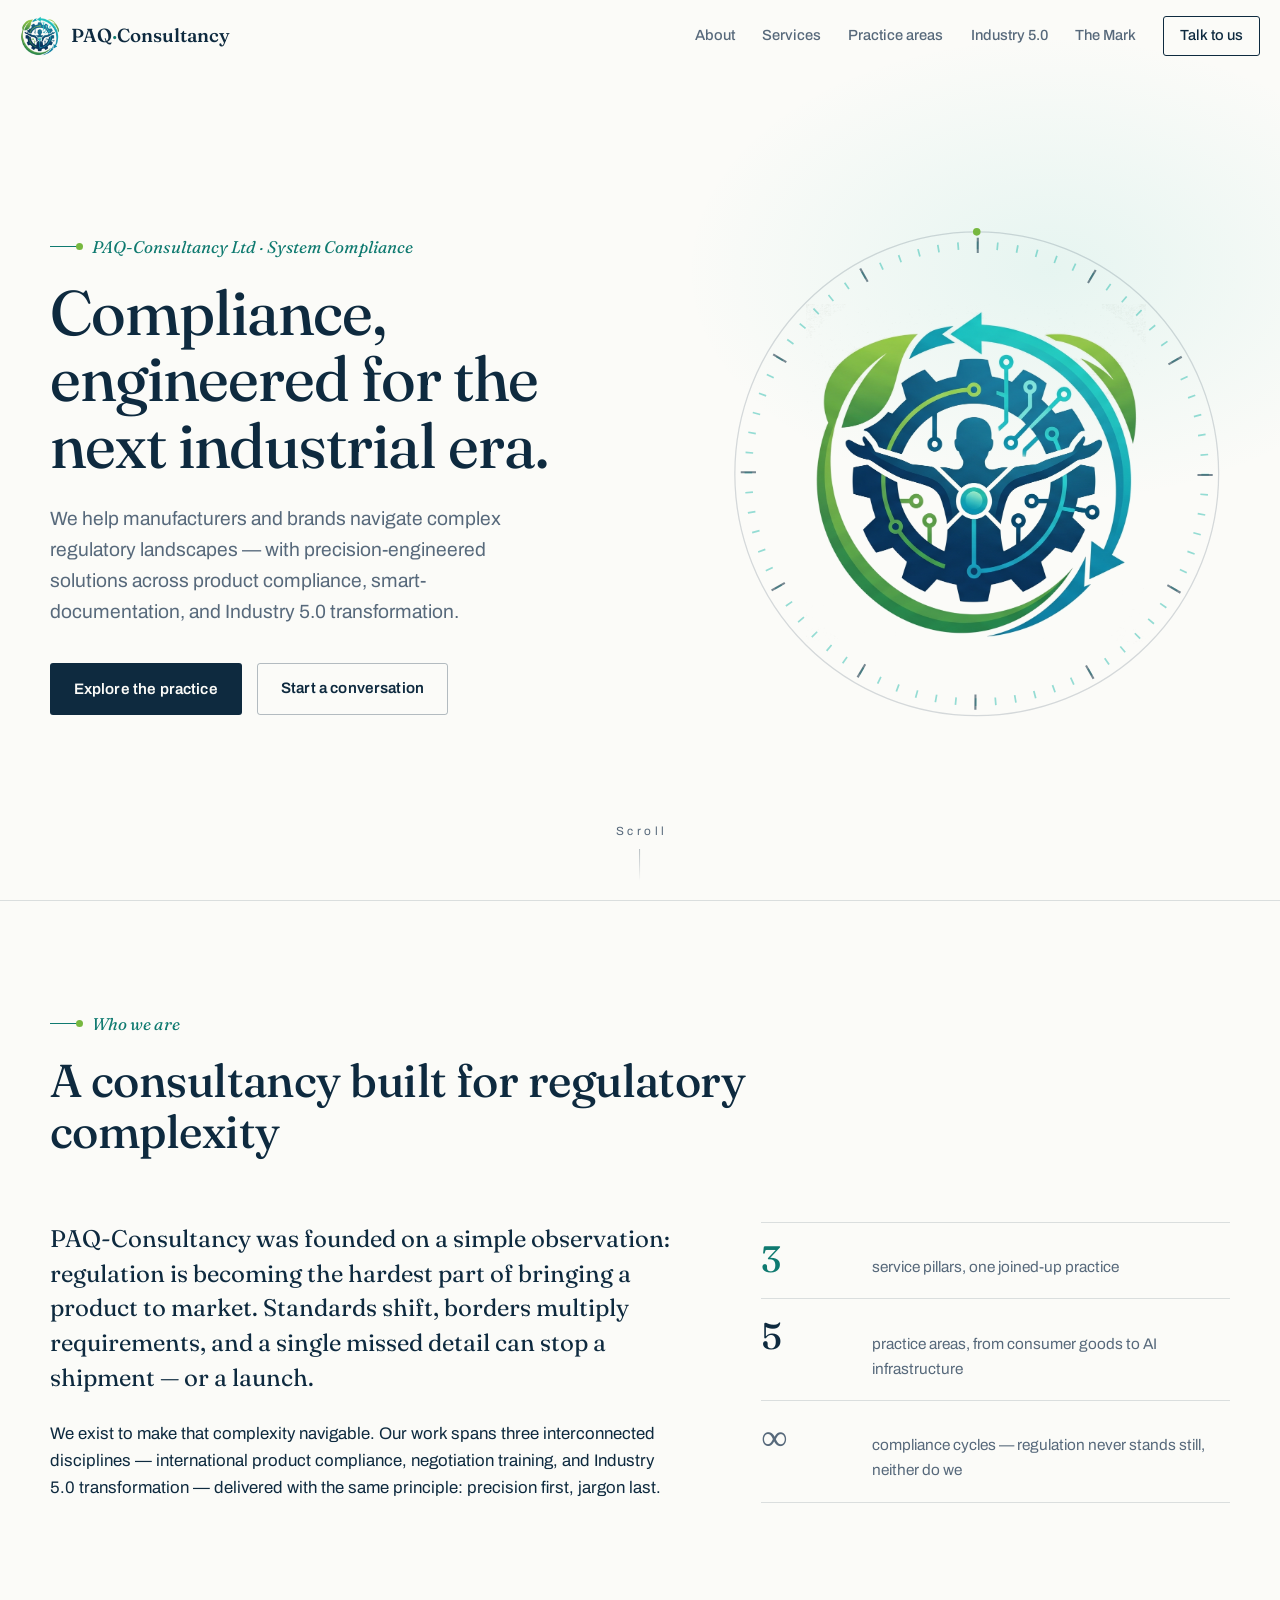
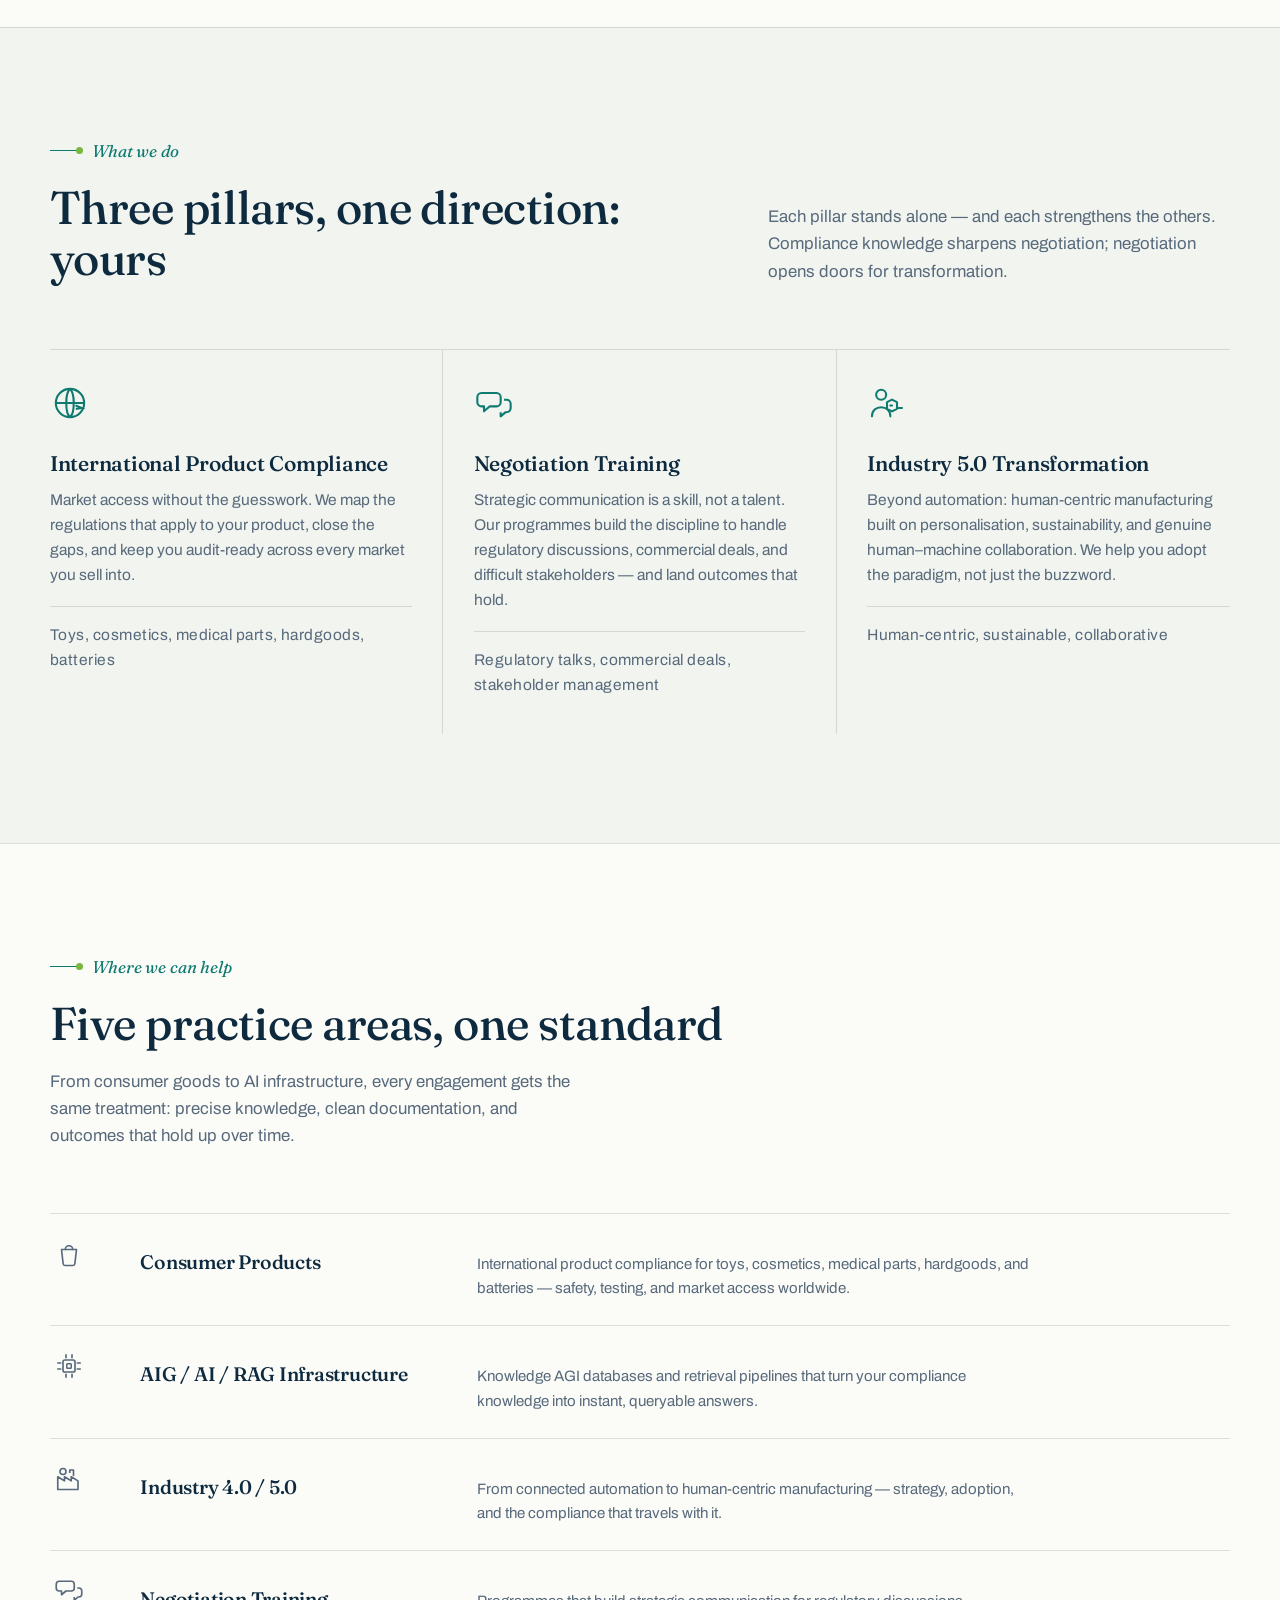
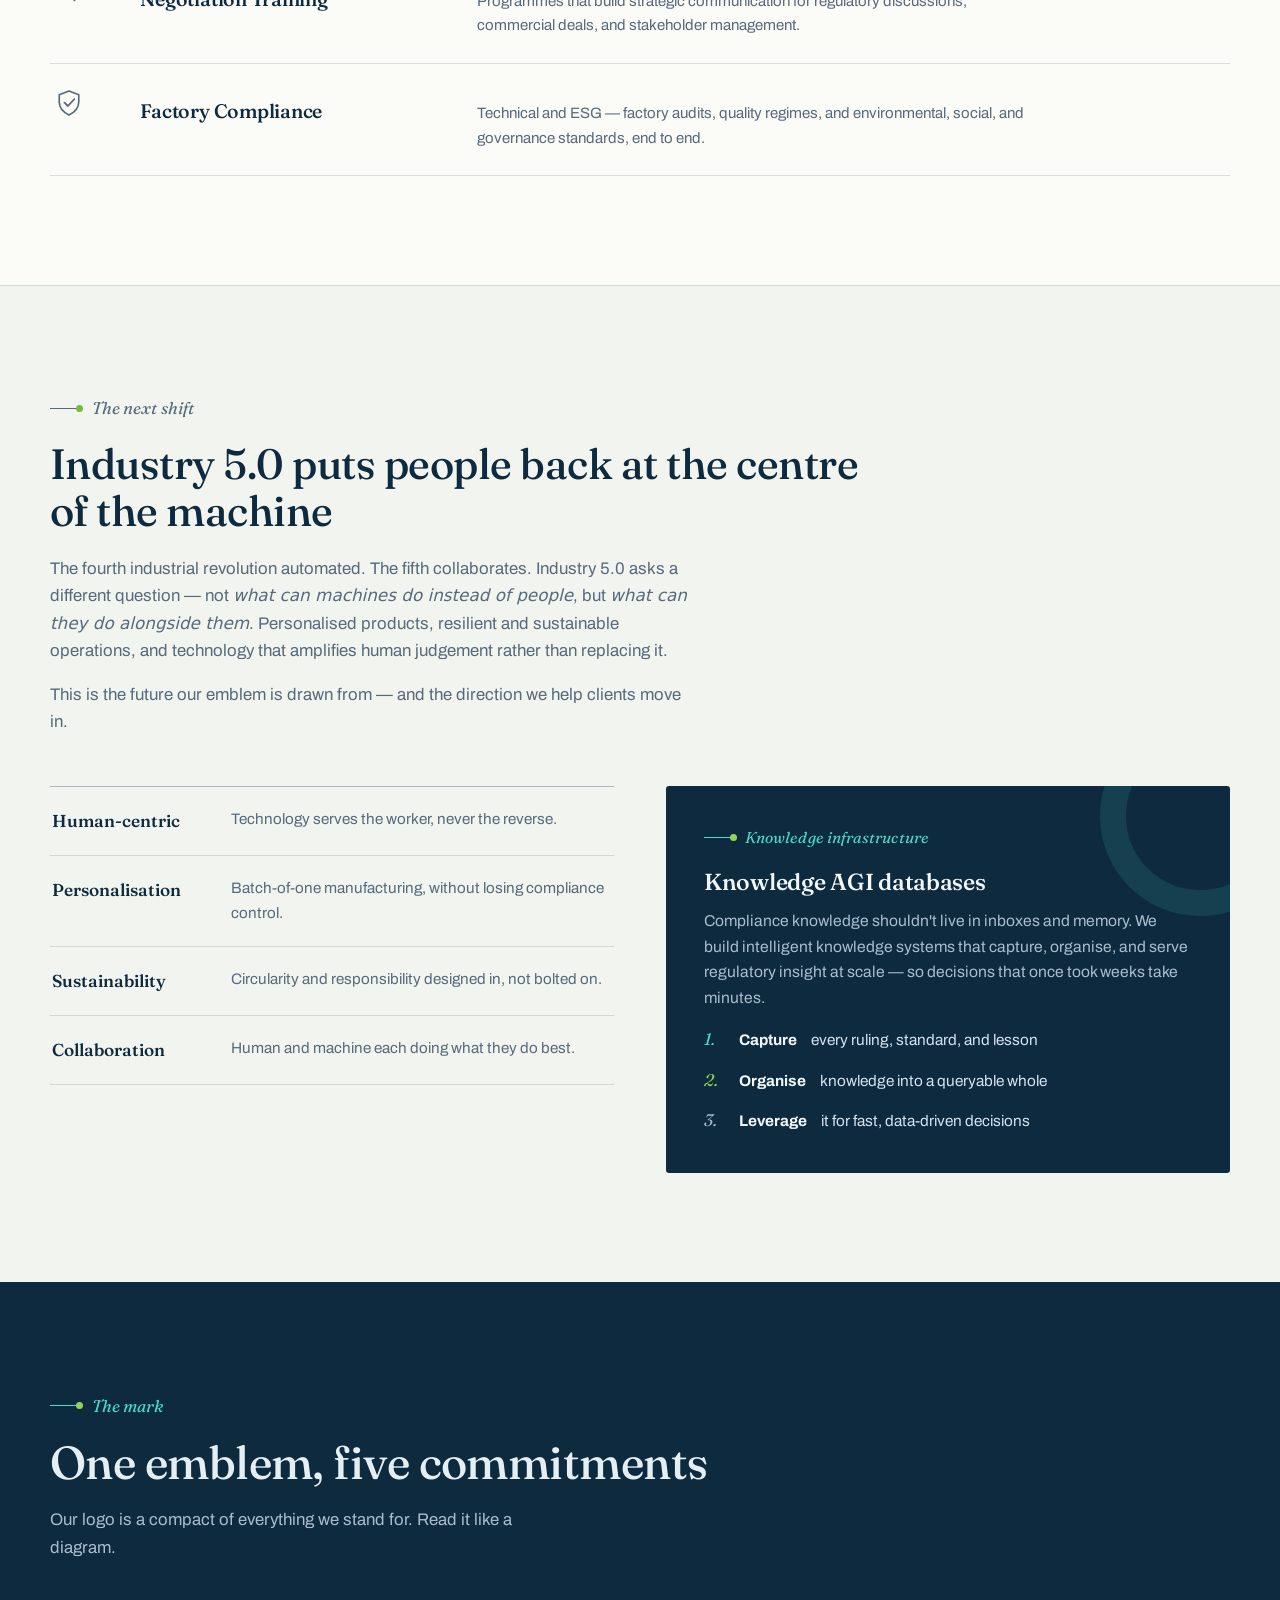
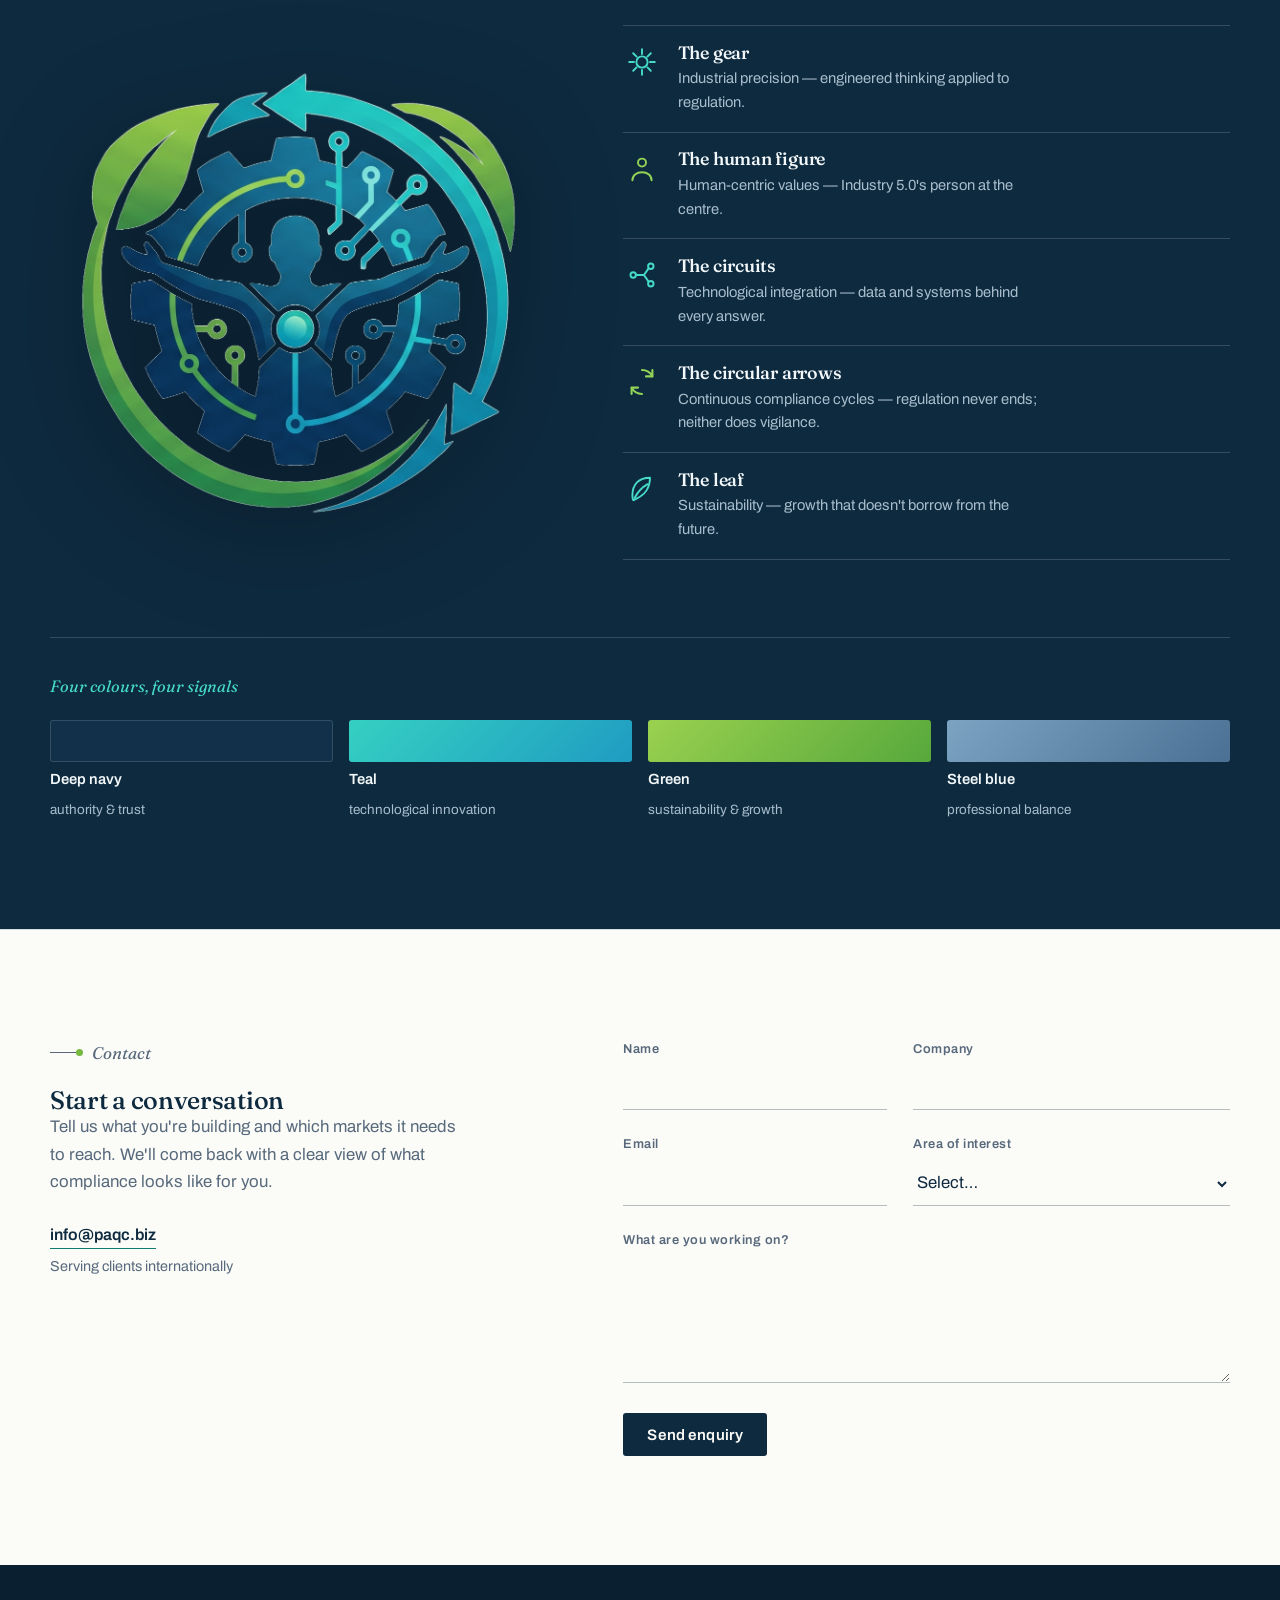
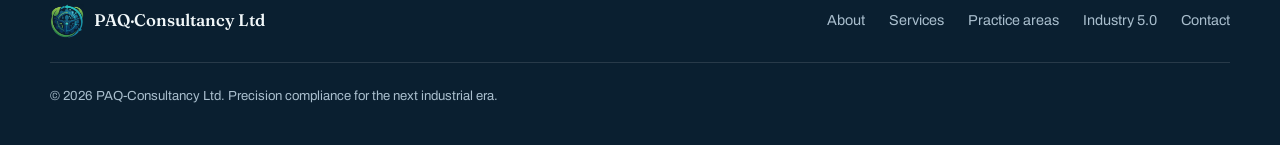
==== commit ce2115b8: "Restore established wording over the editorial redesign (title, about, services, areas, contact copy" ====
--- a/index.html
+++ b/index.html
@@ -3,46 +3,46 @@
 <head>
   <meta charset="UTF-8">
   <meta name="viewport" content="width=device-width, initial-scale=1.0">
-  <title>PAQ-Consultancy Ltd — System Compliance for the Next Industrial Era</title>
+  <title>PAQ-Consultancy Ltd — Precision Compliance for the Next Industrial Era</title>
   <meta name="description" content="PAQ-Consultancy Ltd: precision-engineered compliance across five practice areas — consumer products, AIG/AI/RAG knowledge infrastructure, Industry 4.0/5.0 transformation, negotiation training, and factory compliance (technical & ESG).">
+  <link rel="icon" type="image/png" sizes="32x32" href="assets/favicon-32.png">
+  <link rel="apple-touch-icon" href="assets/apple-touch-icon.png">
   <link rel="preconnect" href="https://fonts.googleapis.com">
   <link rel="preconnect" href="https://fonts.gstatic.com" crossorigin>
   <link href="https://fonts.googleapis.com/css2?family=Archivo:wght@400;500;600;700&family=Fraunces:ital,opsz,wght@0,9..144,400..640;1,9..144,400..640&display=swap" rel="stylesheet">
-  <link rel="icon" type="image/png" href="assets/favicon.png">
-  <link rel="apple-touch-icon" href="assets/logo-512.png">
   <link rel="stylesheet" href="styles.css">
 </head>
 <body>
   <a class="skip-link" href="#main">Skip to content</a>
 
-  <!-- ══════════ NAV ══════════ -->
-  <nav class="nav" aria-label="Main navigation" data-nav>
+  <!-- ============ NAV ============ -->
+  <header class="nav" id="top" data-nav>
     <div class="nav__inner">
-      <a class="nav__brand" href="#top" aria-label="PAQ-Consultancy — home">
+      <a class="nav__brand" href="#top" aria-label="PAQ-Consultancy home">
         <img src="assets/logo-512.png" alt="" width="40" height="40" class="nav__logo">
         <span class="nav__name">PAQ<em>·</em>Consultancy</span>
       </a>
-      <button class="nav__toggle" aria-expanded="false" aria-controls="nav-links" data-nav-toggle>
-        <span></span><span></span><span></span>
-        <span class="sr-only">Menu</span>
-      </button>
-      <div class="nav__links" id="nav-links">
+      <nav class="nav__links" id="nav-links" aria-label="Primary">
         <a href="#about">About</a>
         <a href="#services">Services</a>
-        <a href="#areas">Practice areas</a>
-        <a href="#industry5">Industry 5.0</a>
-        <a href="#mark">The Mark</a>
+        <a href="#areas">Practice&nbsp;areas</a>
+        <a href="#industry5">Industry&nbsp;5.0</a>
+        <a href="#mark">The&nbsp;Mark</a>
         <a href="#contact" class="nav__cta">Talk to us</a>
-      </div>
+      </nav>
+      <button class="nav__toggle" aria-expanded="false" aria-controls="nav-links" aria-label="Toggle menu" data-nav-toggle>
+        <span></span><span></span><span></span>
+      </button>
     </div>
-  </nav>
+  </header>
 
   <main id="main">
 
-    <!-- ══════════ HERO ══════════ -->
-    <header class="hero" id="top">
+    <!-- ============ HERO ============ -->
+    <section class="hero" aria-labelledby="hero-title">
+      <div class="hero__grid-lines" aria-hidden="true"></div>
       <div class="hero__inner">
-        <div class="hero__copy">
+        <div class="hero__copy" data-reveal>
           <p class="eyebrow"><span class="eyebrow__tick"></span>PAQ-Consultancy Ltd · System Compliance</p>
           <h1 id="hero-title">Compliance, engineered for the next industrial&nbsp;era.</h1>
           <p class="hero__lede">We help manufacturers and brands navigate complex regulatory landscapes —
@@ -56,292 +56,231 @@
 
         <div class="hero__emblem" data-reveal>
           <div class="gauge" aria-hidden="true">
-            <svg class="gauge__ring" viewBox="0 0 600 600" role="presentation" focusable="false">
-              <circle cx="300" cy="300" r="286" fill="none" stroke="#0e2a3f" stroke-opacity=".14" stroke-width="1.5"/>
+            <svg class="gauge__ring" viewBox="0 0 600 600" role="presentation">
+              <circle cx="300" cy="300" r="286" fill="none" stroke="#0e2a3f" stroke-width="1.5" opacity=".16"/>
               <g transform="rotate(-90 300 300)">
-                <circle cx="300" cy="300" r="270" fill="none" stroke="#2fbdb0" stroke-opacity=".5"
-                        stroke-width="9" stroke-dasharray="2 21.56"/>
-                <circle cx="300" cy="300" r="270" fill="none" stroke="#0e2a3f" stroke-opacity=".55"
-                        stroke-width="18" stroke-dasharray="2.5 138.87"/>
+                <circle cx="300" cy="300" r="270" fill="none" stroke="#2fbdb0" stroke-width="9" stroke-dasharray="2 21.56" opacity=".5"/>
+                <circle cx="300" cy="300" r="270" fill="none" stroke="#0e2a3f" stroke-width="18" stroke-dasharray="2.5 138.87" opacity=".55"/>
               </g>
               <circle cx="300" cy="14" r="4.5" fill="#77b83f"/>
             </svg>
-            <img class="gauge__logo" src="assets/logo.png"
-                 alt="PAQ emblem — a human silhouette at the heart of a gear, encircled by electronic circuits, a green leaf and circular arrows"
-                 width="520" height="520">
+            <img class="gauge__logo" src="assets/logo.png" alt="PAQ-Consultancy emblem: a human figure at the centre of a precision gear, traced by circuits, continuous arrows and a leaf" width="520" height="520">
           </div>
         </div>
       </div>
       <p class="hero__scrollcue" aria-hidden="true">Scroll</p>
-    </header>
-
-    <!-- ══════════ ABOUT ══════════ -->
+    </section>
+
+    <!-- ============ ABOUT ============ -->
     <section class="section section--paper" id="about" aria-labelledby="about-title">
       <div class="shell">
         <div class="section__head" data-reveal>
           <p class="eyebrow eyebrow--dark"><span class="eyebrow__tick"></span>Who we are</p>
-          <h2 id="about-title">Regulatory certainty, built like a machine</h2>
-        </div>
-
+          <h2 id="about-title">A consultancy built for regulatory complexity</h2>
+        </div>
         <div class="about__grid">
           <div class="about__text" data-reveal>
-            <p>PAQ-Consultancy Ltd is the system-compliance practice for manufacturers and brands
-              who need more than advice — they need architecture. We combine deep expertise in
+            <p>PAQ-Consultancy was founded on a simple observation: regulation is becoming the hardest
+              part of bringing a product to market. Standards shift, borders multiply requirements, and
+              a single missed detail can stop a shipment — or a launch.</p>
+            <p>We exist to make that complexity navigable. Our work spans three interconnected disciplines —
               international product compliance, negotiation training, and Industry 5.0 transformation —
-              underpinned by our AI knowledge base, into one coherent discipline we call
-              System Compliance.</p>
-            <p>Every engagement runs on the same principle: knowledge captured once,
-              organised properly, and leveraged everywhere — from audit trails in Dongguan
-              to negotiation tables in Milan. Our proprietary PAQ system turns compliance
-              from a cost centre into continuous infrastructure.</p>
-          </div>
-
+              delivered with the same principle: precision first, jargon last.</p>
+          </div>
           <dl class="about__facts" data-reveal>
-            <div class="fact">
-              <dt>5</dt>
-              <dd>Practice areas under one roof</dd>
-            </div>
-            <div class="fact">
-              <dt>1</dt>
-              <dd>Integrated AI knowledge system — PAQ</dd>
-            </div>
-            <div class="fact">
-              <dt>∞</dt>
-              <dd>Continuous compliance cycles, by design</dd>
-            </div>
+            <div class="fact"><dt>3</dt><dd>service pillars, one joined-up practice</dd></div>
+            <div class="fact"><dt>5</dt><dd>practice areas, from consumer goods to AI infrastructure</dd></div>
+            <div class="fact"><dt>∞</dt><dd>compliance cycles — regulation never stands still, neither do we</dd></div>
           </dl>
         </div>
       </div>
     </section>
 
-    <!-- ══════════ SERVICES ══════════ -->
+    <!-- ============ SERVICES ============ -->
     <section class="section section--tint" id="services" aria-labelledby="services-title">
       <div class="shell">
-        <div class="section__head" data-reveal>
-          <p class="eyebrow"><span class="eyebrow__tick"></span>What we do</p>
-          <h2 id="services-title">Three pillars, one system</h2>
+        <div class="section__head section__head--split" data-reveal>
+          <div>
+            <p class="eyebrow"><span class="eyebrow__tick"></span>What we do</p>
+            <h2 id="services-title">Three pillars, one direction: yours</h2>
+          </div>
+          <p class="section__intro">Each pillar stands alone — and each strengthens the others. Compliance
+            knowledge sharpens negotiation; negotiation opens doors for transformation.</p>
         </div>
 
         <div class="pillars">
           <article class="pillar" data-reveal>
             <div class="pillar__icon" aria-hidden="true">
-              <svg width="48" height="48" viewBox="0 0 48 48" fill="none" stroke="currentColor" stroke-width="1.6">
-                <path d="M24 6 8 16v16l16 10 16-10V16L24 6Z"/><path d="M8 16l16 10 16-10M24 26v16"/>
-              </svg>
-            </div>
-            <h3>Product Compliance</h3>
-            <p>End-to-end regulatory compliance for consumer products entering the EU, UK and
-              global markets — standards mapping, technical documentation, testing coordination
-              and audit evidence that holds up.</p>
+              <svg viewBox="0 0 48 48"><circle cx="24" cy="24" r="17" fill="none" stroke="currentColor" stroke-width="2.5"/><path d="M7 24h34M24 7c6 5 6 29 0 34M24 7c-6 5-6 29 0 34" fill="none" stroke="currentColor" stroke-width="2.5"/><path d="M32 31l6-1-6.5-2.6" fill="none" stroke="currentColor" stroke-width="2.5" stroke-linecap="round"/></svg>
+            </div>
+            <h3>International Product Compliance</h3>
+            <p>Market access without the guesswork. We map the regulations that apply to your product,
+              close the gaps, and keep you audit-ready across every market you sell into.</p>
             <p class="pillar__tags">Toys, cosmetics, medical parts, hardgoods, batteries</p>
           </article>
 
           <article class="pillar" data-reveal>
             <div class="pillar__icon" aria-hidden="true">
-              <svg width="48" height="48" viewBox="0 0 48 48" fill="none" stroke="currentColor" stroke-width="1.6">
-                <circle cx="15" cy="24" r="6"/><circle cx="33" cy="24" r="6"/><path d="M21 24h6M15 18c-4-6-8-8-11-8M15 30c-4 6-8 8-11 8M33 18c4-6 8-8 11-8M33 30c4 6 8 8 11 8" stroke-linecap="round"/>
-              </svg>
-            </div>
-            <h3>Negotiation</h3>
-            <p>Systematic negotiation training and live support — especially at the
-              China–Europe interface where deals are made or lost in the details of
-              compliance and culture alike.</p>
+              <svg viewBox="0 0 48 48"><path d="M9 12h18a5 5 0 0 1 5 5v6a5 5 0 0 1-5 5H19l-7 6v-6H9a5 5 0 0 1-5-5v-6a5 5 0 0 1 5-5z" fill="none" stroke="currentColor" stroke-width="2.5" stroke-linejoin="round"/><path d="M36 20h3a5 5 0 0 1 5 5v5a5 5 0 0 1-5 5h-1l-6 5v-5" fill="none" stroke="currentColor" stroke-width="2.5" stroke-linejoin="round"/></svg>
+            </div>
+            <h3>Negotiation Training</h3>
+            <p>Strategic communication is a skill, not a talent. Our programmes build the discipline to
+              handle regulatory discussions, commercial deals, and difficult stakeholders — and land
+              outcomes that hold.</p>
             <p class="pillar__tags">Regulatory talks, commercial deals, stakeholder management</p>
           </article>
 
           <article class="pillar" data-reveal>
             <div class="pillar__icon" aria-hidden="true">
-              <svg width="48" height="48" viewBox="0 0 48 48" fill="none" stroke="currentColor" stroke-width="1.6">
-                <circle cx="24" cy="14" r="5"/><path d="M14 42c0-8 4-13 10-13s10 5 10 13" stroke-linecap="round"/><path d="M6 24h4M38 24h4M24 4v3" stroke-linecap="round"/>
-              </svg>
-            </div>
-            <h3>Industry 5.0</h3>
-            <p>Human-centric digital transformation: we modernise factories and workflows
-              so that technology serves people — never the other way round.</p>
+              <svg viewBox="0 0 48 48"><circle cx="17" cy="14" r="6" fill="none" stroke="currentColor" stroke-width="2.5"/><path d="M6 40c0-7 5-11 11-11s11 4 11 11" fill="none" stroke="currentColor" stroke-width="2.5" stroke-linecap="round"/><path d="M30 20l6 3v8l-6 3-6-3v-8z" fill="none" stroke="currentColor" stroke-width="2.5" stroke-linejoin="round"/><path d="M30 27h-2M38 30h4" stroke="currentColor" stroke-width="2.5" stroke-linecap="round"/></svg>
+            </div>
+            <h3>Industry 5.0 Transformation</h3>
+            <p>Beyond automation: human-centric manufacturing built on personalisation, sustainability,
+              and genuine human–machine collaboration. We help you adopt the paradigm, not just the buzzword.</p>
             <p class="pillar__tags">Human-centric, sustainable, collaborative</p>
           </article>
         </div>
       </div>
     </section>
 
-    <!-- ══════════ PRACTICE AREAS ══════════ -->
+    <!-- ============ PRACTICE AREAS ============ -->
     <section class="section section--paper" id="areas" aria-labelledby="areas-title">
       <div class="shell">
-        <div class="section__head section__head--split" data-reveal>
-          <div>
-            <p class="eyebrow eyebrow--dark"><span class="eyebrow__tick"></span>Practice areas</p>
-            <h2 id="areas-title">Five disciplines, precisely interlocked</h2>
-          </div>
-          <p class="section__intro">Each client engagement draws from all five areas —
-            because in the real world, compliance, negotiation and transformation
-            are never separate problems.</p>
-        </div>
-
+        <div class="section__head" data-reveal>
+          <p class="eyebrow eyebrow--dark"><span class="eyebrow__tick"></span>Where we can help</p>
+          <h2 id="areas-title">Five practice areas, one standard</h2>
+          <p class="section__intro">From consumer goods to AI infrastructure, every engagement gets the
+            same treatment: precise knowledge, clean documentation, and outcomes that hold up over time.</p>
+        </div>
         <ul class="sectors" role="list">
           <li class="sector" data-reveal>
-            <svg class="sector__icon" viewBox="0 0 40 40" fill="none" stroke="currentColor" stroke-width="1.6" aria-hidden="true">
-              <path d="M20 4 6 12v16l14 8 14-8V12L20 4Z"/><path d="M13 17c2-1.5 5-2 7-2s5 .5 7 2M20 15v10"/>
-            </svg>
-            <h3>Consumer Products &amp; Compliance</h3>
-            <p>Product safety, standards conformity and market-entry compliance for consumer
-              goods — from toys and cosmetics to battery-powered devices.</p>
-          </li>
-          <li class="sector" data-reveal>
-            <svg class="sector__icon" viewBox="0 0 40 40" fill="none" stroke="currentColor" stroke-width="1.6" aria-hidden="true">
-              <circle cx="20" cy="20" r="7"/><circle cx="20" cy="6" r="3"/><circle cx="32" cy="26" r="3"/><circle cx="8" cy="26" r="3"/><path d="M20 13V9M26 24l3.5.5M14 24l-3.5.5"/>
-            </svg>
-            <h3>AIG · AI/RAG Knowledge</h3>
-            <p>Proprietary knowledge infrastructure: our PAQ system captures compliance
-              intelligence in structured, auditable form — retrievable in seconds,
-              defensible in court.</p>
-          </li>
-          <li class="sector" data-reveal>
-            <svg class="sector__icon" viewBox="0 0 40 40" fill="none" stroke="currentColor" stroke-width="1.6" aria-hidden="true">
-              <circle cx="20" cy="20" r="14"/><path d="M20 12v8l6 4" stroke-linecap="round"/><path d="M20 6a14 14 0 0 1 14 14M20 34A14 14 0 0 1 6 20" stroke-opacity=".45"/>
-            </svg>
-            <h3>Industry 4.0 → 5.0</h3>
-            <p>Digital transformation of production with a human-centric compass:
-              efficiency gains that people actually adopt and regulators actually accept.</p>
-          </li>
-          <li class="sector" data-reveal>
-            <svg class="sector__icon" viewBox="0 0 40 40" fill="none" stroke="currentColor" stroke-width="1.6" aria-hidden="true">
-              <path d="M12 28H6V14h6l8-6v24l-8-6Z"/><path d="M26 14c3 2 4 4 4 6s-1 4-4 6" stroke-linecap="round"/>
-            </svg>
-            <h3>Negotiation &amp; Training</h3>
-            <p>From regulatory negotiations to high-stakes commercial talks — trained,
-              rehearsed and supported with our negotiation methodology.</p>
-          </li>
-          <li class="sector" data-reveal>
-            <svg class="sector__icon" viewBox="0 0 40 40" fill="none" stroke="currentColor" stroke-width="1.6" aria-hidden="true">
-              <path d="M8 32V16l6-4 6 4v16M20 32V12l7-5 7 5v20" /><path d="M4 32h32" stroke-linecap="round"/><circle cx="26" cy="20" r="2.5"/>
-            </svg>
-            <h3>Factory &amp; ESG Compliance</h3>
-            <p>Technical compliance and ESG readiness at factory level — audited,
-              documented and continuously improved, in China and beyond.</p>
+            <svg class="sector__icon" viewBox="0 0 40 40" aria-hidden="true"><path d="M10 14h20l-2.2 19a2.5 2.5 0 0 1-2.5 2.3H14.7a2.5 2.5 0 0 1-2.5-2.3z" fill="none" stroke="currentColor" stroke-width="2.2" stroke-linejoin="round"/><path d="M15 14a5 5 0 0 1 10 0" fill="none" stroke="currentColor" stroke-width="2.2" stroke-linecap="round"/></svg>
+            <h3>Consumer Products</h3>
+            <p>International product compliance for toys, cosmetics, medical parts, hardgoods, and batteries — safety, testing, and market access worldwide.</p>
+          </li>
+          <li class="sector" data-reveal>
+            <svg class="sector__icon" viewBox="0 0 40 40" aria-hidden="true"><rect x="12" y="12" width="16" height="16" rx="2.5" fill="none" stroke="currentColor" stroke-width="2.2"/><rect x="17" y="17" width="6" height="6" rx="1" fill="none" stroke="currentColor" stroke-width="2"/><path d="M16 5v4M24 5v4M16 31v4M24 31v4M5 16h4M5 24h4M31 16h4M31 24h4" stroke="currentColor" stroke-width="2.2" stroke-linecap="round"/></svg>
+            <h3>AIG / AI / RAG Infrastructure</h3>
+            <p>Knowledge AGI databases and retrieval pipelines that turn your compliance knowledge into instant, queryable answers.</p>
+          </li>
+          <li class="sector" data-reveal>
+            <svg class="sector__icon" viewBox="0 0 40 40" aria-hidden="true"><path d="M5 34V17l9 5.5V17l9 5.5V17l9 5.5V34z" fill="none" stroke="currentColor" stroke-width="2.2" stroke-linejoin="round"/><path d="M21 12V8h5v8" fill="none" stroke="currentColor" stroke-width="2.2" stroke-linejoin="round"/><circle cx="12" cy="10" r="4" fill="none" stroke="currentColor" stroke-width="2.2"/></svg>
+            <h3>Industry 4.0 / 5.0</h3>
+            <p>From connected automation to human-centric manufacturing — strategy, adoption, and the compliance that travels with it.</p>
+          </li>
+          <li class="sector" data-reveal>
+            <svg class="sector__icon" viewBox="0 0 40 40" aria-hidden="true"><path d="M7 7h16a4 4 0 0 1 4 4v5a4 4 0 0 1-4 4h-7l-6 5v-5H7a4 4 0 0 1-4-4v-5a4 4 0 0 1 4-4z" fill="none" stroke="currentColor" stroke-width="2.2" stroke-linejoin="round"/><path d="M31 16h2a4 4 0 0 1 4 4v4a4 4 0 0 1-4 4h-1l-5 4.5V28" fill="none" stroke="currentColor" stroke-width="2.2" stroke-linejoin="round"/></svg>
+            <h3>Negotiation Training</h3>
+            <p>Programmes that build strategic communication for regulatory discussions, commercial deals, and stakeholder management.</p>
+          </li>
+          <li class="sector" data-reveal>
+            <svg class="sector__icon" viewBox="0 0 40 40" aria-hidden="true"><path d="M20 4l13 5v9.5c0 8.3-5.6 13.9-13 17.5C12.6 32.4 7 26.8 7 18.5V9z" fill="none" stroke="currentColor" stroke-width="2.2" stroke-linejoin="round"/><path d="M14 19.5l4.5 4.5L27 15" fill="none" stroke="currentColor" stroke-width="2.4" stroke-linecap="round" stroke-linejoin="round"/></svg>
+            <h3>Factory Compliance</h3>
+            <p>Technical and ESG — factory audits, quality regimes, and environmental, social, and governance standards, end to end.</p>
           </li>
         </ul>
       </div>
     </section>
 
-    <!-- ══════════ INDUSTRY 5.0 ══════════ -->
+    <!-- ============ INDUSTRY 5.0 ============ -->
     <section class="section section--tint section--flush" id="industry5" aria-labelledby="i5-title">
       <div class="shell">
-        <div class="i5__intro" data-reveal>
-          <p class="eyebrow eyebrow--dark"><span class="eyebrow__tick"></span>The next shift</p>
-          <h2 id="i5-title">Industry 5.0 is not more technology.
-            It is technology that respects people.</h2>
-          <p>The fourth industrial revolution optimised machines. The fifth puts the human
-            being back at the centre — and demands that sustainability and resilience are
-            engineered in, not bolted on. That is precisely where compliance knowledge
-            becomes a strategic asset.</p>
-        </div>
-
-        <div class="i5__grid">
-          <ul class="i5__principles" role="list" data-reveal>
-            <li><strong>Human well-being</strong><span>Every system we design keeps the operator,
-              the engineer and the customer at the centre of the loop.</span></li>
-            <li><strong>Sustainability</strong><span>Circular, compliant by design — materials,
-              processes and documentation that stand up to CSRD and beyond.</span></li>
-            <li><strong>Resilience</strong><span>Knowledge doesn't retire with employees;
-              PAQ's AI layer makes institutional memory permanent.</span></li>
-            <li><strong>Human–machine collaboration</strong><span>We deploy technology where it
-              amplifies judgement, never where it replaces accountability.</span></li>
-          </ul>
-
-          <aside class="agi" data-reveal>
-            <p class="eyebrow"><span class="eyebrow__tick"></span>Knowledge infrastructure</p>
-            <h3>The system beneath it all</h3>
-            <p>Every insight from every audit, negotiation and transformation feeds the same
-              knowledge architecture. What we learn once, every client benefits from forever.</p>
-            <ul class="agi__flow" role="list">
-              <li><span class="agi__chip">Capture</span> regulatory intelligence at source</li>
-              <li><span class="agi__chip">Organise</span> it in auditable knowledge graphs</li>
-              <li><span class="agi__chip">Leverage</span> it in every engagement, instantly</li>
+        <div class="i5">
+          <div class="i5__intro" data-reveal>
+            <p class="eyebrow eyebrow--dark"><span class="eyebrow__tick"></span>The next shift</p>
+            <h2 id="i5-title">Industry 5.0 puts people back at the centre of the machine</h2>
+            <p>The fourth industrial revolution automated. The fifth collaborates. Industry 5.0 asks a
+              different question — not <em>what can machines do instead of people</em>, but
+              <em>what can they do alongside them</em>. Personalised products, resilient and sustainable
+              operations, and technology that amplifies human judgement rather than replacing it.</p>
+            <p>This is the future our emblem is drawn from — and the direction we help clients move in.</p>
+          </div>
+          <div class="i5__grid" data-reveal>
+            <ul class="i5__principles" role="list">
+              <li><strong>Human-centric</strong><span>Technology serves the worker, never the reverse.</span></li>
+              <li><strong>Personalisation</strong><span>Batch-of-one manufacturing, without losing compliance control.</span></li>
+              <li><strong>Sustainability</strong><span>Circularity and responsibility designed in, not bolted on.</span></li>
+              <li><strong>Collaboration</strong><span>Human and machine each doing what they do best.</span></li>
             </ul>
-          </aside>
-        </div>
-      </div>
-    </section>
-
-    <!-- ══════════ THE MARK ══════════ -->
+            <aside class="agi" aria-labelledby="agi-title">
+              <p class="eyebrow"><span class="eyebrow__tick"></span>Knowledge infrastructure</p>
+              <h3 id="agi-title">Knowledge AGI databases</h3>
+              <p>Compliance knowledge shouldn't live in inboxes and memory. We build intelligent knowledge
+                systems that capture, organise, and serve regulatory insight at scale — so decisions that
+                once took weeks take minutes.</p>
+              <ul class="agi__flow" role="list">
+                <li><span class="agi__chip">Capture</span> every ruling, standard, and lesson</li>
+                <li><span class="agi__chip">Organise</span> knowledge into a queryable whole</li>
+                <li><span class="agi__chip">Leverage</span> it for fast, data-driven decisions</li>
+              </ul>
+            </aside>
+          </div>
+        </div>
+      </div>
+    </section>
+
+    <!-- ============ THE MARK ============ -->
     <section class="section section--navy" id="mark" aria-labelledby="mark-title">
       <div class="shell">
         <div class="section__head" data-reveal>
           <p class="eyebrow"><span class="eyebrow__tick"></span>The mark</p>
           <h2 id="mark-title">One emblem, five commitments</h2>
-          <p class="section__intro">Our logo is a compact of everything we stand for.
-            Read it like a diagram.</p>
-        </div>
-
+          <p class="section__intro">Our logo is a compact of everything we stand for. Read it like a diagram.</p>
+        </div>
         <div class="mark">
           <figure class="mark__emblem" data-reveal>
-            <img src="PAQC logo.jpeg"
-                 alt="The PAQ emblem in its full colour composition"
-                 width="560" height="560">
+            <img src="assets/logo.png" alt="The PAQ-Consultancy emblem" width="460" height="460">
           </figure>
-          <ul class="mark__legend" role="list" data-reveal>
-            <li class="mark__item">
-              <svg class="glyph" viewBox="0 0 40 40" fill="none" stroke="currentColor" stroke-width="1.6" aria-hidden="true">
-                <circle cx="20" cy="20" r="6"/><path d="M20 6v5M20 29v5M6 20h5M29 20h5M10 10l3.5 3.5M26.5 26.5 30 30M30 10l-3.5 3.5M13.5 26.5 10 30"/>
-              </svg>
+          <ul class="mark__legend" role="list">
+            <li class="mark__item" data-reveal>
+              <svg class="glyph" viewBox="0 0 40 40" aria-hidden="true"><circle cx="20" cy="20" r="7" fill="none" stroke="currentColor" stroke-width="2.4"/><path d="M20 4v6M20 30v6M4 20h6M30 20h6M9 9l4.2 4.2M26.8 26.8L31 31M31 9l-4.2 4.2M13.2 26.8L9 31" stroke="currentColor" stroke-width="2.4" stroke-linecap="round"/></svg>
               <div><h3>The gear</h3><p>Industrial precision — engineered thinking applied to regulation.</p></div>
             </li>
-            <li class="mark__item">
-              <svg class="glyph" viewBox="0 0 40 40" fill="none" stroke="currentColor" stroke-width="1.6" aria-hidden="true">
-                <circle cx="20" cy="12" r="5"/><path d="M10 34c0-7 4-11 10-11s10 4 10 11" stroke-linecap="round"/>
-              </svg>
+            <li class="mark__item" data-reveal>
+              <svg class="glyph" viewBox="0 0 40 40" aria-hidden="true"><circle cx="20" cy="12" r="5" fill="none" stroke="currentColor" stroke-width="2.4"/><path d="M8 34c0-6 5-10 12-10s12 4 12 10" fill="none" stroke="currentColor" stroke-width="2.4" stroke-linecap="round"/></svg>
               <div><h3>The human figure</h3><p>Human-centric values — Industry 5.0's person at the centre.</p></div>
             </li>
-            <li class="mark__item">
-              <svg class="glyph" viewBox="0 0 40 40" fill="none" stroke="currentColor" stroke-width="1.6" aria-hidden="true">
-                <circle cx="10" cy="10" r="3"/><circle cx="30" cy="10" r="3"/><circle cx="20" cy="28" r="3"/><path d="M13 11.5 17.5 25M27 11.5 22.5 25M13 10h14"/>
-              </svg>
+            <li class="mark__item" data-reveal>
+              <svg class="glyph" viewBox="0 0 40 40" aria-hidden="true"><circle cx="9" cy="20" r="3.4" fill="none" stroke="currentColor" stroke-width="2.4"/><circle cx="31" cy="9" r="3.4" fill="none" stroke="currentColor" stroke-width="2.4"/><circle cx="31" cy="31" r="3.4" fill="none" stroke="currentColor" stroke-width="2.4"/><path d="M12.4 20h10M22.4 20L28 12M22.4 20L28 28" fill="none" stroke="currentColor" stroke-width="2.4" stroke-linecap="round"/></svg>
               <div><h3>The circuits</h3><p>Technological integration — data and systems behind every answer.</p></div>
             </li>
-            <li class="mark__item">
-              <svg class="glyph" viewBox="0 0 40 40" fill="none" stroke="currentColor" stroke-width="1.6" aria-hidden="true">
-                <path d="M32 16a13 13 0 0 0-24-3M8 24a13 13 0 0 0 24 3" stroke-linecap="round"/><path d="M31 8v8h-8M9 32v-8h8" stroke-linecap="round" stroke-linejoin="round"/>
-              </svg>
-              <div><h3>The circular arrows</h3><p>Continuous compliance cycles — regulation never ends;
-                neither does vigilance.</p></div>
-            </li>
-            <li class="mark__item">
-              <svg class="glyph" viewBox="0 0 40 40" fill="none" stroke="currentColor" stroke-width="1.6" aria-hidden="true">
-                <path d="M20 34C20 34 7 27 7 15c5-2 10 0 13 4 3-4 8-6 13-4 0 12-13 19-13 19Z" stroke-linejoin="round"/>
-              </svg>
-              <div><h3>The green leaf</h3><p>Sustainability — the future of compliance is environmental
-                as well as technical.</p></div>
+            <li class="mark__item" data-reveal>
+              <svg class="glyph" viewBox="0 0 40 40" aria-hidden="true"><path d="M20 5a15 15 0 0 1 13 7.7M20 35A15 15 0 0 1 7 27.3" fill="none" stroke="currentColor" stroke-width="2.6" stroke-linecap="round"/><path d="M33 5v8h-8M7 35v-8h8" fill="none" stroke="currentColor" stroke-width="2.6" stroke-linecap="round" stroke-linejoin="round"/></svg>
+              <div><h3>The circular arrows</h3><p>Continuous compliance cycles — regulation never ends; neither does vigilance.</p></div>
+            </li>
+            <li class="mark__item" data-reveal>
+              <svg class="glyph" viewBox="0 0 40 40" aria-hidden="true"><path d="M30 6C16 6 8 14 8 28c0 3 .5 5 1.2 6C12 32 30 28 30 6z" fill="none" stroke="currentColor" stroke-width="2.4" stroke-linejoin="round"/><path d="M11 31c4-8 9-13 16-17" fill="none" stroke="currentColor" stroke-width="2.4" stroke-linecap="round"/></svg>
+              <div><h3>The leaf</h3><p>Sustainability — growth that doesn't borrow from the future.</p></div>
             </li>
           </ul>
         </div>
 
         <div class="palette" data-reveal>
-          <p class="palette__label">The palette — precision in colour</p>
+          <p class="palette__label">Four colours, four signals</p>
           <ul class="palette__chips" role="list">
-            <li><span class="chip chip--navy" role="img" aria-label="Deep navy swatch"></span><strong>Deep Navy</strong><span>Trust &amp; governance</span></li>
-            <li><span class="chip chip--teal" role="img" aria-label="Teal to blue gradient swatch"></span><strong>Teal&nbsp;→&nbsp;Blue</strong><span>Technology &amp; data</span></li>
-            <li><span class="chip chip--green" role="img" aria-label="Green gradient swatch"></span><strong>Green</strong><span>Sustainability</span></li>
-            <li><span class="chip chip--steel" role="img" aria-label="Steel blue swatch"></span><strong>Steel</strong><span>Industry &amp; structure</span></li>
+            <li><span class="chip chip--navy"></span><strong>Deep navy</strong><span>authority &amp; trust</span></li>
+            <li><span class="chip chip--teal"></span><strong>Teal</strong><span>technological innovation</span></li>
+            <li><span class="chip chip--green"></span><strong>Green</strong><span>sustainability &amp; growth</span></li>
+            <li><span class="chip chip--steel"></span><strong>Steel blue</strong><span>professional balance</span></li>
           </ul>
         </div>
       </div>
     </section>
 
-    <!-- ══════════ CONTACT ══════════ -->
+    <!-- ============ CONTACT ============ -->
     <section class="section section--paper" id="contact" aria-labelledby="contact-title">
       <div class="shell">
         <div class="contact">
           <div class="contact__intro" data-reveal>
             <p class="eyebrow eyebrow--dark"><span class="eyebrow__tick"></span>Contact</p>
-            <h2 id="contact-title">Let's make compliance your advantage</h2>
-            <p>Tell us where you operate and what you make. We'll come back with
-              a first read on your compliance landscape — precise, honest, actionable.</p>
+            <h2 id="contact-title">Start a conversation</h2>
+            <p>Tell us what you're building and which markets it needs to reach. We'll come back with a
+              clear view of what compliance looks like for you.</p>
             <address class="contact__details">
               <a href="mailto:info@paqc.biz">info@paqc.biz</a>
-              <span>Consultations in English, German &amp; Chinese</span>
+              <span>Serving clients internationally</span>
             </address>
           </div>
-
           <form class="contact__form" data-contact-form data-reveal>
             <div class="field">
               <label for="f-name">Name</label>
@@ -359,46 +298,43 @@
               <label for="f-sector">Area of interest</label>
               <select id="f-sector" name="sector">
                 <option value="">Select…</option>
-                <option>Consumer products &amp; compliance</option>
-                <option>AI/RAG knowledge systems</option>
-                <option>Industry 4.0 → 5.0 transformation</option>
-                <option>Negotiation &amp; training</option>
-                <option>Factory &amp; ESG compliance</option>
-                <option>Something else</option>
+                <option>Consumer Products</option>
+                <option>AIG / AI / RAG Infrastructure</option>
+                <option>Industry 4.0 / 5.0</option>
+                <option>Negotiation Training</option>
+                <option>Factory Compliance (Technical or ESG)</option>
               </select>
             </div>
             <div class="field field--full">
-              <label for="f-message">Message</label>
-              <textarea id="f-message" name="message" rows="4" required></textarea>
+              <label for="f-msg">What are you working on?</label>
+              <textarea id="f-msg" name="message" rows="4" required></textarea>
             </div>
             <button class="btn btn--primary contact__submit" type="submit">Send enquiry</button>
-            <p class="contact__note" data-form-note hidden>Opening your email client —
-              if nothing happens, write to <a href="mailto:info@paqc.biz">info@paqc.biz</a> directly.</p>
+            <p class="contact__note" data-form-note hidden>Opening your email client…</p>
           </form>
         </div>
       </div>
     </section>
   </main>
 
-  <!-- ══════════ FOOTER ══════════ -->
+  <!-- ============ FOOTER ============ -->
   <footer class="footer">
     <div class="shell footer__inner">
       <a class="footer__brand" href="#top">
-        <img src="assets/logo-512.png" alt="" width="28" height="28">
+        <img src="assets/logo-512.png" alt="" width="34" height="34">
         <span>PAQ·Consultancy Ltd</span>
       </a>
-      <nav class="footer__links" aria-label="Footer navigation">
+      <nav class="footer__links" aria-label="Footer">
         <a href="#about">About</a>
         <a href="#services">Services</a>
         <a href="#areas">Practice areas</a>
         <a href="#industry5">Industry 5.0</a>
-        <a href="#mark">The Mark</a>
         <a href="#contact">Contact</a>
       </nav>
-      <p class="footer__legal">© 2026 PAQ-Consultancy Ltd — System Compliance, engineered.</p>
+      <p class="footer__legal">© 2026 PAQ-Consultancy Ltd. Precision compliance for the next industrial era.</p>
     </div>
   </footer>
 
-  <script src="main.js" defer></script>
+  <script src="main.js"></script>
 </body>
 </html>
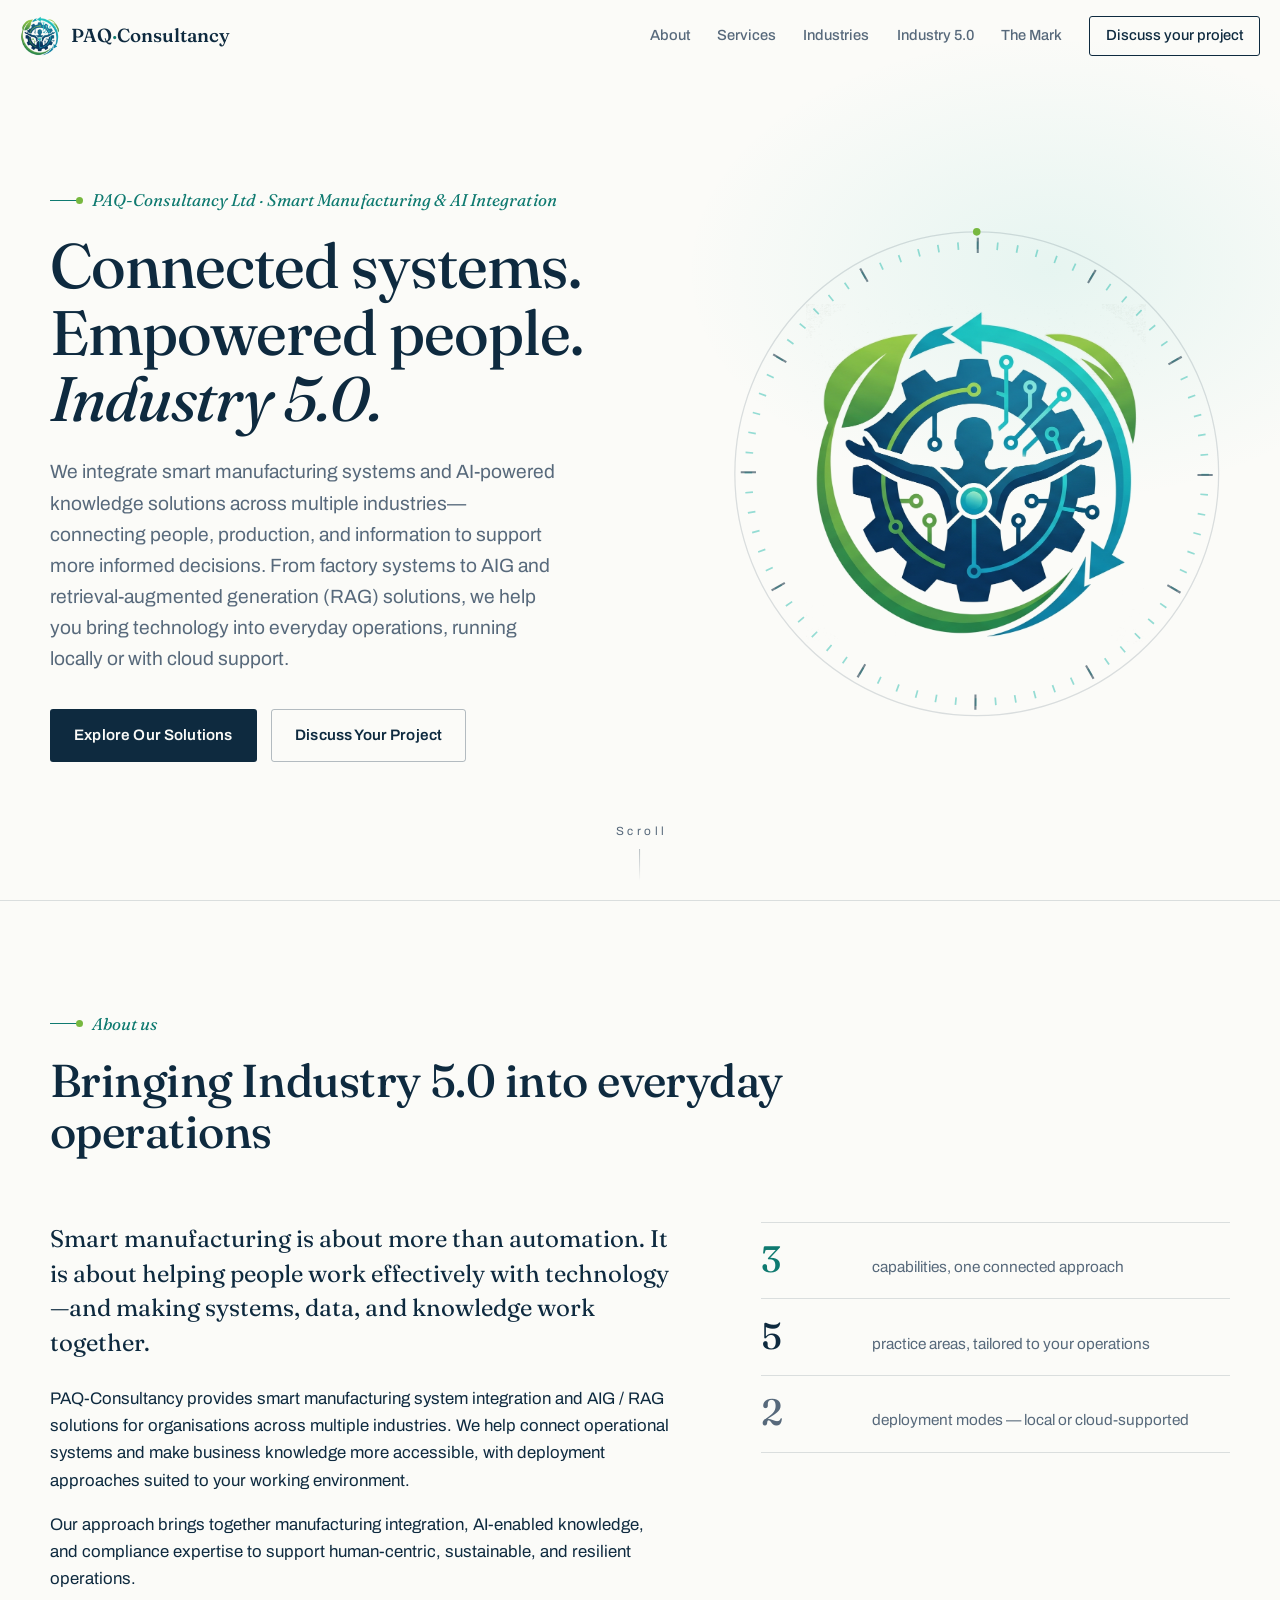
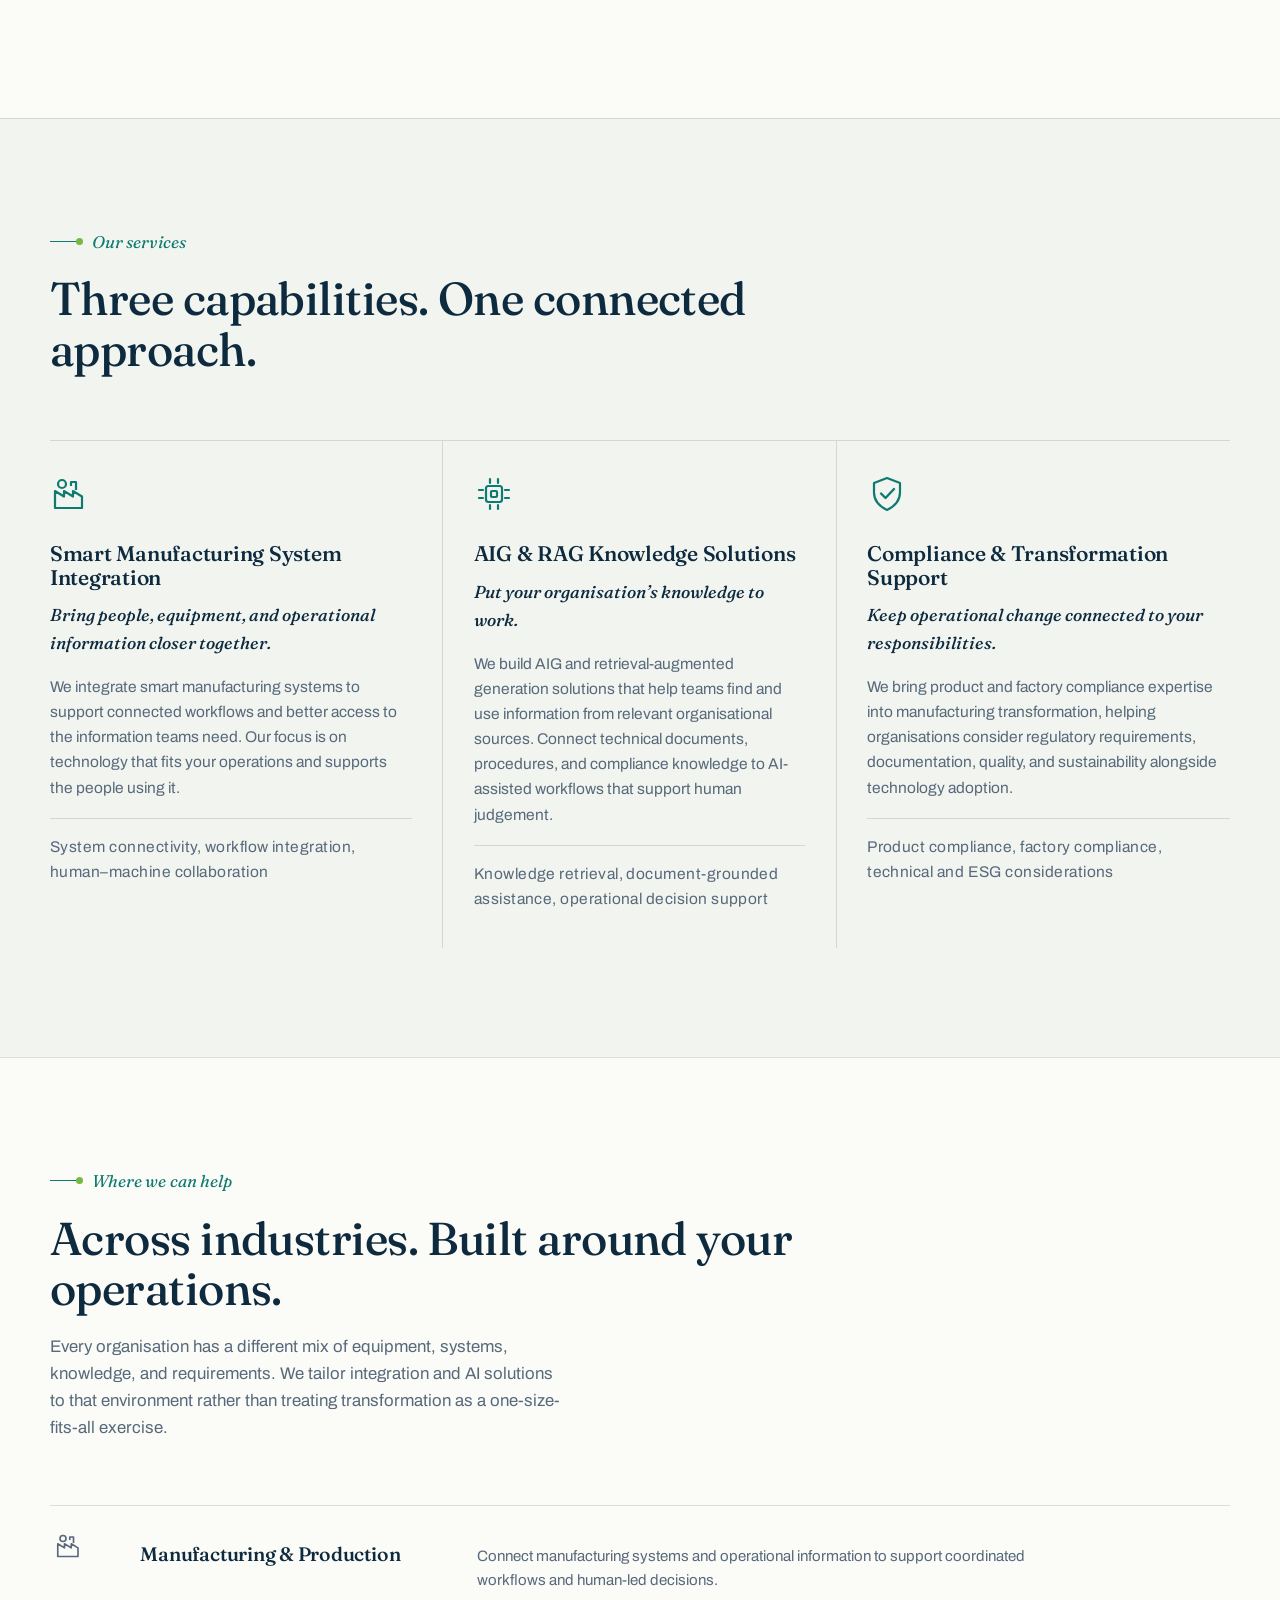
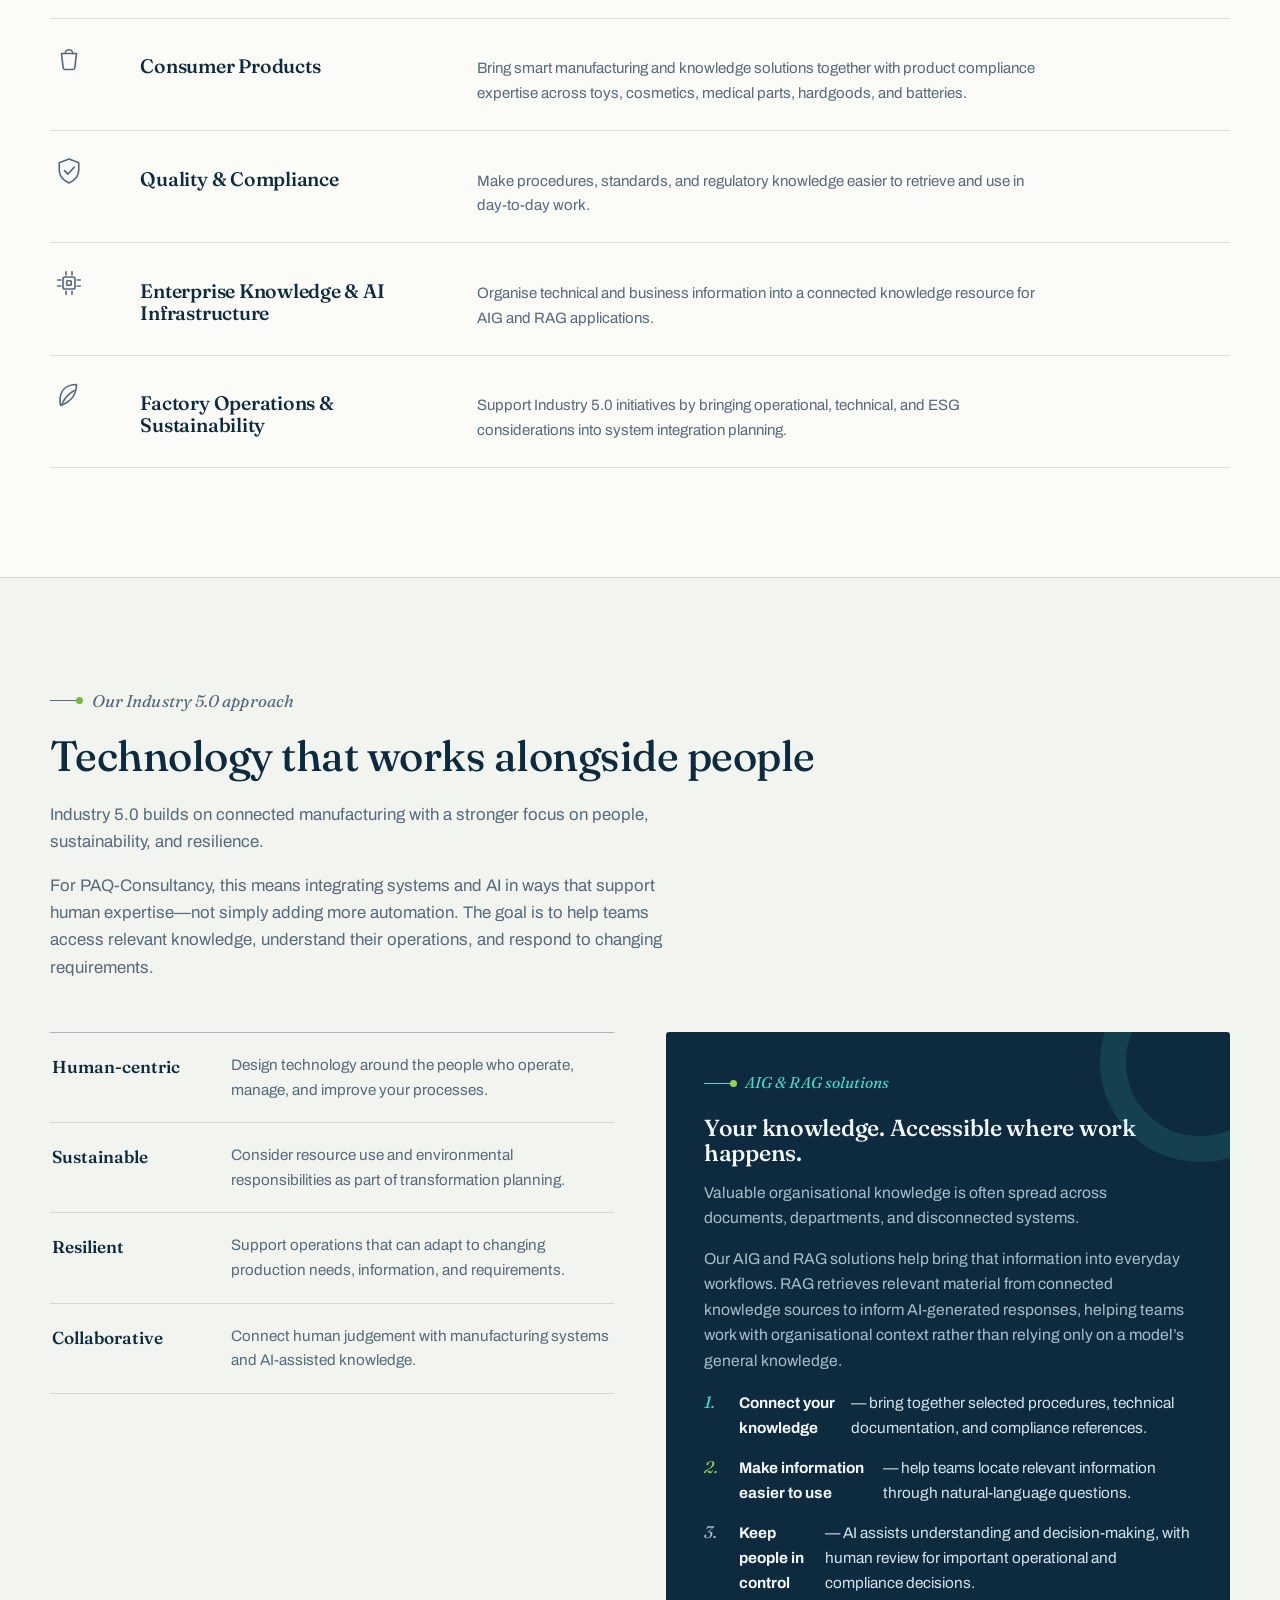
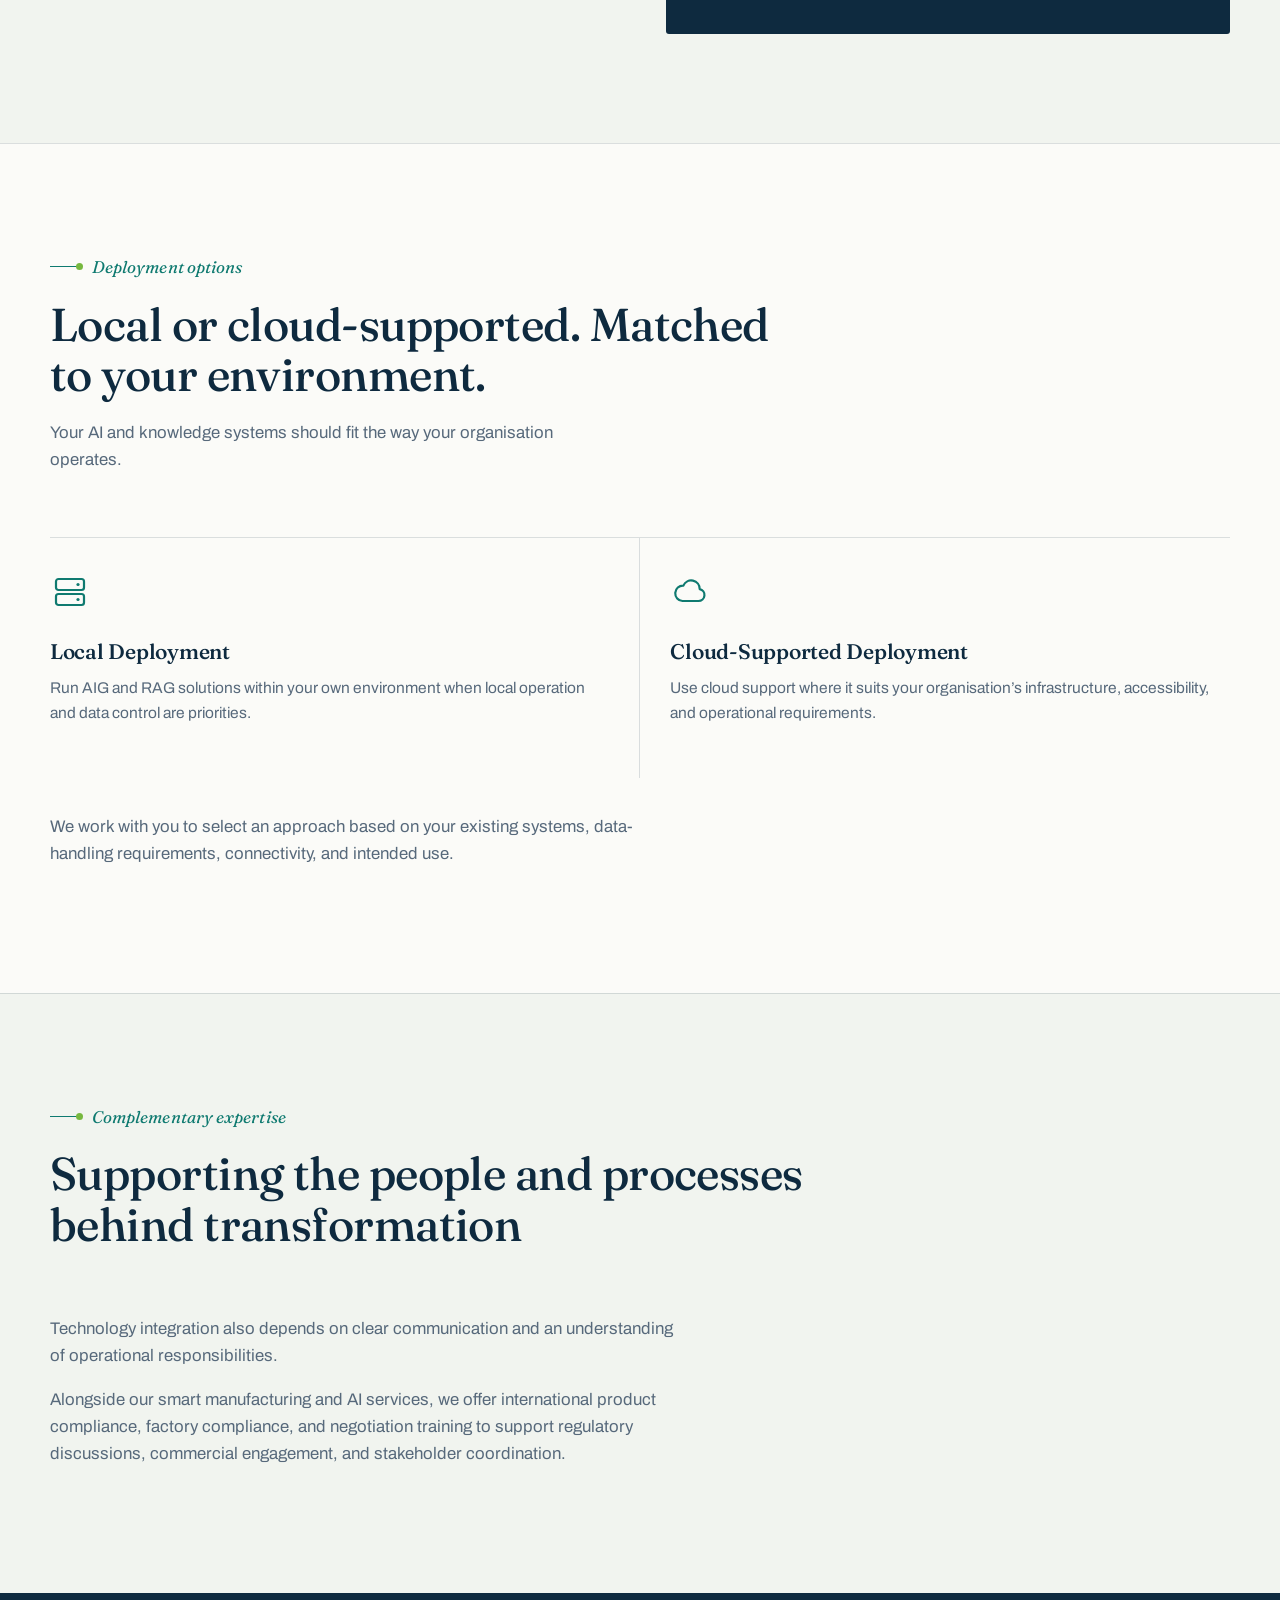
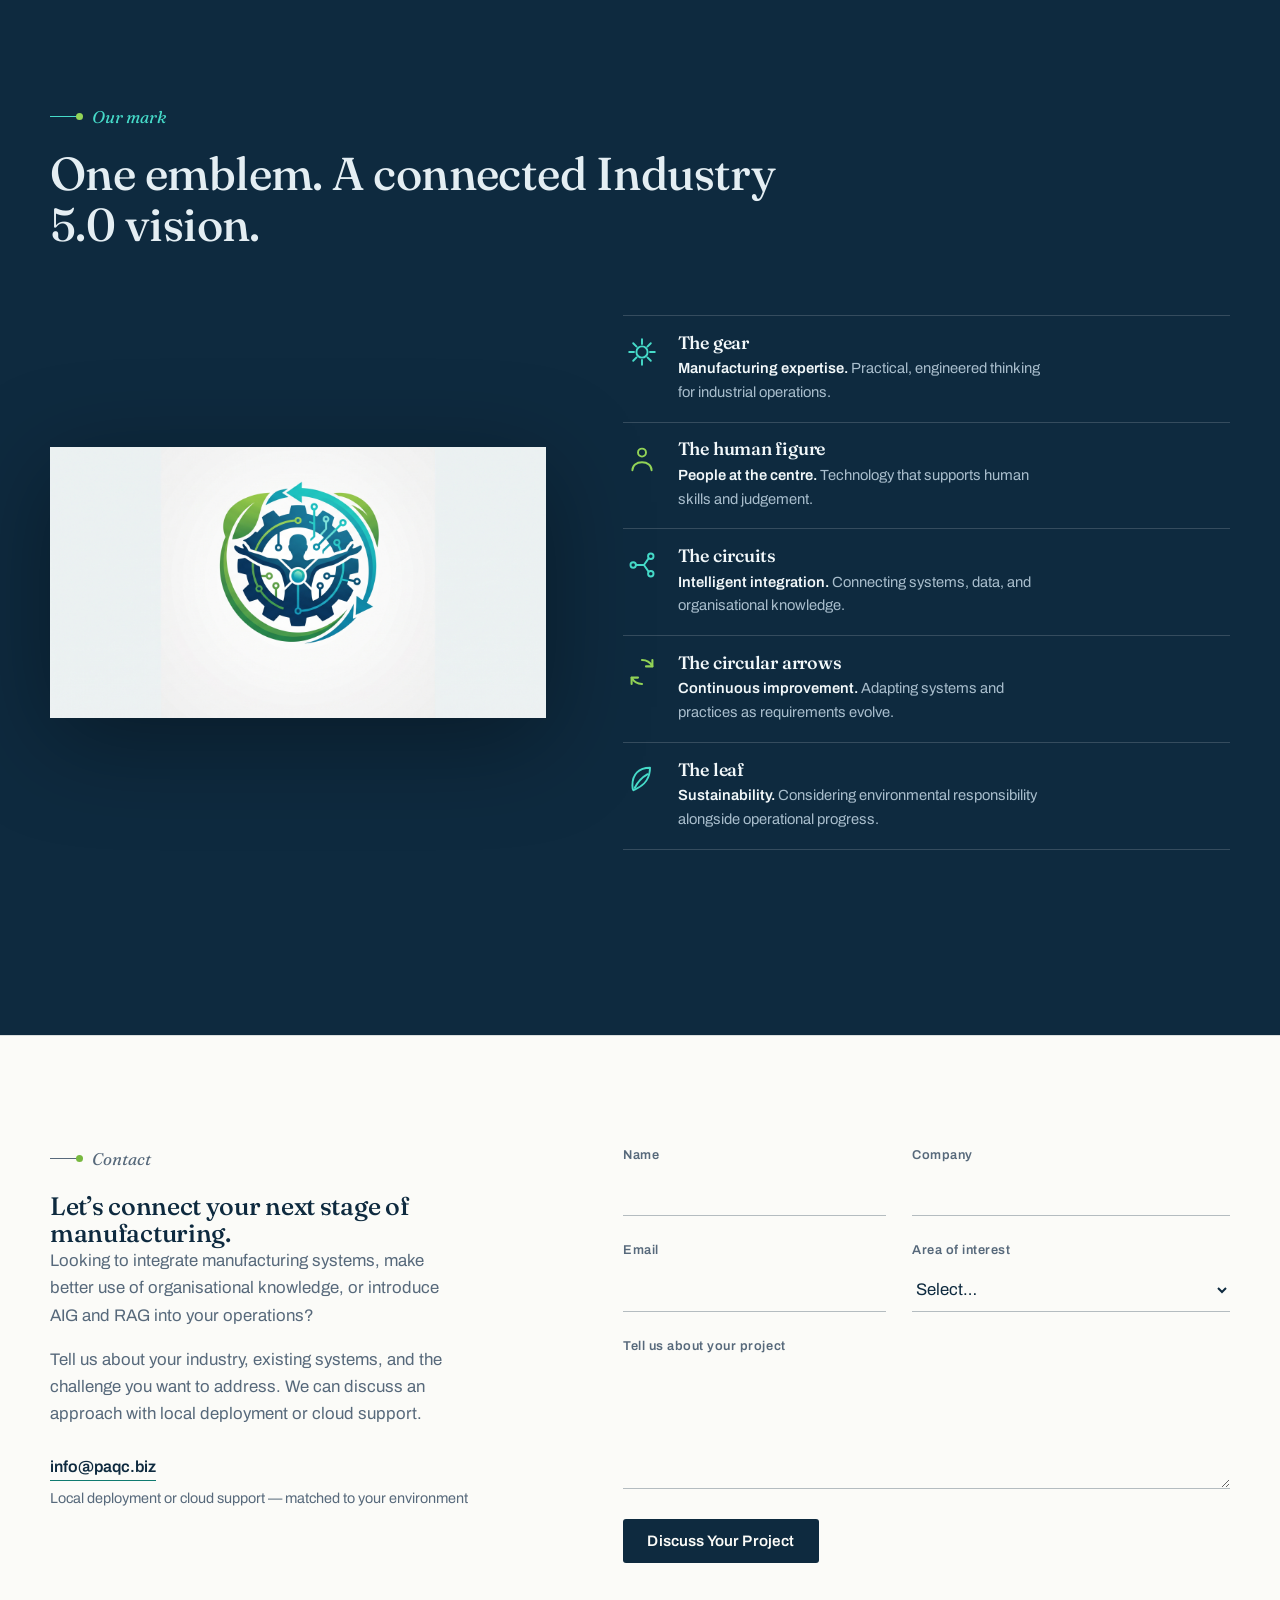
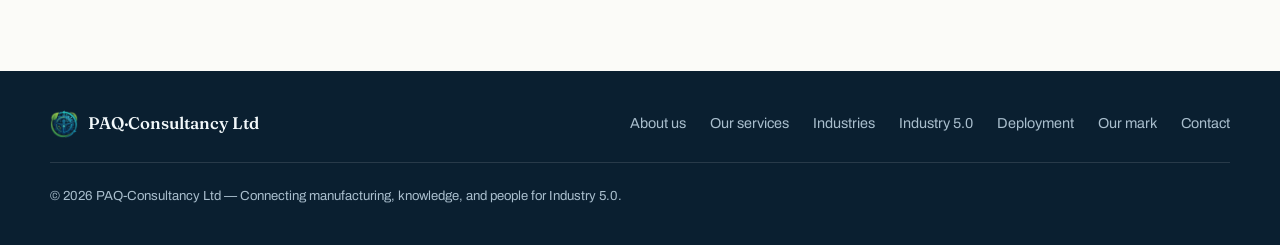
==== commit 8b421e0f: "Full copy rewrite: Smart Manufacturing & AI Integration positioning, Industry 5.0 approach, AIG/RAG " ====
--- a/index.html
+++ b/index.html
@@ -3,8 +3,8 @@
 <head>
   <meta charset="UTF-8">
   <meta name="viewport" content="width=device-width, initial-scale=1.0">
-  <title>PAQ-Consultancy Ltd — Precision Compliance for the Next Industrial Era</title>
-  <meta name="description" content="PAQ-Consultancy Ltd: precision-engineered compliance across five practice areas — consumer products, AIG/AI/RAG knowledge infrastructure, Industry 4.0/5.0 transformation, negotiation training, and factory compliance (technical & ESG).">
+  <title>PAQ-Consultancy Ltd — Smart Manufacturing &amp; AI Integration</title>
+  <meta name="description" content="PAQ-Consultancy Ltd: smart manufacturing system integration and AIG/RAG knowledge solutions for Industry 5.0 — locally deployed or cloud-supported, with product and factory compliance expertise.">
   <link rel="icon" type="image/png" sizes="32x32" href="assets/favicon-32.png">
   <link rel="apple-touch-icon" href="assets/apple-touch-icon.png">
   <link rel="preconnect" href="https://fonts.googleapis.com">
@@ -15,272 +15,409 @@
 <body>
   <a class="skip-link" href="#main">Skip to content</a>
 
-  <!-- ============ NAV ============ -->
-  <header class="nav" id="top" data-nav>
+  <!-- ══════════ NAV ══════════ -->
+  <nav class="nav" aria-label="Main navigation" data-nav>
     <div class="nav__inner">
-      <a class="nav__brand" href="#top" aria-label="PAQ-Consultancy home">
+      <a class="nav__brand" href="#top" aria-label="PAQ-Consultancy — home">
         <img src="assets/logo-512.png" alt="" width="40" height="40" class="nav__logo">
         <span class="nav__name">PAQ<em>·</em>Consultancy</span>
       </a>
-      <nav class="nav__links" id="nav-links" aria-label="Primary">
+      <button class="nav__toggle" aria-expanded="false" aria-controls="nav-links" data-nav-toggle>
+        <span></span><span></span><span></span>
+        <span class="sr-only">Menu</span>
+      </button>
+      <div class="nav__links" id="nav-links">
         <a href="#about">About</a>
         <a href="#services">Services</a>
-        <a href="#areas">Practice&nbsp;areas</a>
-        <a href="#industry5">Industry&nbsp;5.0</a>
-        <a href="#mark">The&nbsp;Mark</a>
-        <a href="#contact" class="nav__cta">Talk to us</a>
-      </nav>
-      <button class="nav__toggle" aria-expanded="false" aria-controls="nav-links" aria-label="Toggle menu" data-nav-toggle>
-        <span></span><span></span><span></span>
-      </button>
+        <a href="#areas">Industries</a>
+        <a href="#industry5">Industry 5.0</a>
+        <a href="#mark">The Mark</a>
+        <a href="#contact" class="nav__cta">Discuss your project</a>
+      </div>
     </div>
-  </header>
+  </nav>
 
   <main id="main">
 
-    <!-- ============ HERO ============ -->
-    <section class="hero" aria-labelledby="hero-title">
-      <div class="hero__grid-lines" aria-hidden="true"></div>
+    <!-- ══════════ HERO ══════════ -->
+    <header class="hero" id="top">
       <div class="hero__inner">
-        <div class="hero__copy" data-reveal>
-          <p class="eyebrow"><span class="eyebrow__tick"></span>PAQ-Consultancy Ltd · System Compliance</p>
-          <h1 id="hero-title">Compliance, engineered for the next industrial&nbsp;era.</h1>
-          <p class="hero__lede">We help manufacturers and brands navigate complex regulatory landscapes —
-            with precision-engineered solutions across product compliance, smart-documentation,
-            and Industry 5.0 transformation.</p>
+        <div class="hero__copy">
+          <p class="eyebrow"><span class="eyebrow__tick"></span>PAQ-Consultancy Ltd · Smart Manufacturing &amp; AI Integration</p>
+          <h1 id="hero-title">Connected systems.<br>Empowered people.<br><em>Industry&nbsp;5.0.</em></h1>
+          <p class="hero__lede">We integrate smart manufacturing systems and AI-powered knowledge solutions
+            across multiple industries—connecting people, production, and information to support more
+            informed decisions. From factory systems to AIG and retrieval-augmented generation (RAG)
+            solutions, we help you bring technology into everyday operations, running locally or with
+            cloud support.</p>
           <div class="hero__actions">
-            <a class="btn btn--primary" href="#services">Explore the practice</a>
-            <a class="btn btn--ghost" href="#contact">Start a conversation</a>
+            <a class="btn btn--primary" href="#services">Explore Our Solutions</a>
+            <a class="btn btn--ghost" href="#contact">Discuss Your Project</a>
           </div>
         </div>
 
         <div class="hero__emblem" data-reveal>
           <div class="gauge" aria-hidden="true">
-            <svg class="gauge__ring" viewBox="0 0 600 600" role="presentation">
-              <circle cx="300" cy="300" r="286" fill="none" stroke="#0e2a3f" stroke-width="1.5" opacity=".16"/>
+            <svg class="gauge__ring" viewBox="0 0 600 600" role="presentation" focusable="false">
+              <circle cx="300" cy="300" r="286" fill="none" stroke="#0e2a3f" stroke-opacity=".14" stroke-width="1.5"/>
               <g transform="rotate(-90 300 300)">
-                <circle cx="300" cy="300" r="270" fill="none" stroke="#2fbdb0" stroke-width="9" stroke-dasharray="2 21.56" opacity=".5"/>
-                <circle cx="300" cy="300" r="270" fill="none" stroke="#0e2a3f" stroke-width="18" stroke-dasharray="2.5 138.87" opacity=".55"/>
+                <circle cx="300" cy="300" r="270" fill="none" stroke="#2fbdb0" stroke-opacity=".5"
+                        stroke-width="9" stroke-dasharray="2 21.56"/>
+                <circle cx="300" cy="300" r="270" fill="none" stroke="#0e2a3f" stroke-opacity=".55"
+                        stroke-width="18" stroke-dasharray="2.5 138.87"/>
               </g>
               <circle cx="300" cy="14" r="4.5" fill="#77b83f"/>
             </svg>
-            <img class="gauge__logo" src="assets/logo.png" alt="PAQ-Consultancy emblem: a human figure at the centre of a precision gear, traced by circuits, continuous arrows and a leaf" width="520" height="520">
+            <img class="gauge__logo" src="assets/logo.png"
+                 alt="PAQ emblem — a human silhouette at the heart of a gear, encircled by electronic circuits, a green leaf and circular arrows"
+                 width="520" height="520">
           </div>
         </div>
       </div>
       <p class="hero__scrollcue" aria-hidden="true">Scroll</p>
-    </section>
-
-    <!-- ============ ABOUT ============ -->
+    </header>
+
+    <!-- ══════════ ABOUT ══════════ -->
     <section class="section section--paper" id="about" aria-labelledby="about-title">
       <div class="shell">
         <div class="section__head" data-reveal>
-          <p class="eyebrow eyebrow--dark"><span class="eyebrow__tick"></span>Who we are</p>
-          <h2 id="about-title">A consultancy built for regulatory complexity</h2>
-        </div>
+          <p class="eyebrow"><span class="eyebrow__tick"></span>About us</p>
+          <h2 id="about-title">Bringing Industry 5.0 into everyday operations</h2>
+        </div>
+
         <div class="about__grid">
           <div class="about__text" data-reveal>
-            <p>PAQ-Consultancy was founded on a simple observation: regulation is becoming the hardest
-              part of bringing a product to market. Standards shift, borders multiply requirements, and
-              a single missed detail can stop a shipment — or a launch.</p>
-            <p>We exist to make that complexity navigable. Our work spans three interconnected disciplines —
-              international product compliance, negotiation training, and Industry 5.0 transformation —
-              delivered with the same principle: precision first, jargon last.</p>
+            <p>Smart manufacturing is about more than automation. It is about helping people work
+              effectively with technology—and making systems, data, and knowledge work together.</p>
+            <p>PAQ-Consultancy provides smart manufacturing system integration and AIG / RAG solutions
+              for organisations across multiple industries. We help connect operational systems and make
+              business knowledge more accessible, with deployment approaches suited to your working
+              environment.</p>
+            <p>Our approach brings together manufacturing integration, AI-enabled knowledge, and
+              compliance expertise to support human-centric, sustainable, and resilient operations.</p>
           </div>
+
           <dl class="about__facts" data-reveal>
-            <div class="fact"><dt>3</dt><dd>service pillars, one joined-up practice</dd></div>
-            <div class="fact"><dt>5</dt><dd>practice areas, from consumer goods to AI infrastructure</dd></div>
-            <div class="fact"><dt>∞</dt><dd>compliance cycles — regulation never stands still, neither do we</dd></div>
+            <div class="fact">
+              <dt>3</dt>
+              <dd>capabilities, one connected approach</dd>
+            </div>
+            <div class="fact">
+              <dt>5</dt>
+              <dd>practice areas, tailored to your operations</dd>
+            </div>
+            <div class="fact">
+              <dt>2</dt>
+              <dd>deployment modes — local or cloud-supported</dd>
+            </div>
           </dl>
         </div>
       </div>
     </section>
 
-    <!-- ============ SERVICES ============ -->
+    <!-- ══════════ SERVICES ══════════ -->
     <section class="section section--tint" id="services" aria-labelledby="services-title">
       <div class="shell">
-        <div class="section__head section__head--split" data-reveal>
-          <div>
-            <p class="eyebrow"><span class="eyebrow__tick"></span>What we do</p>
-            <h2 id="services-title">Three pillars, one direction: yours</h2>
-          </div>
-          <p class="section__intro">Each pillar stands alone — and each strengthens the others. Compliance
-            knowledge sharpens negotiation; negotiation opens doors for transformation.</p>
+        <div class="section__head" data-reveal>
+          <p class="eyebrow"><span class="eyebrow__tick"></span>Our services</p>
+          <h2 id="services-title">Three capabilities. One connected approach.</h2>
         </div>
 
         <div class="pillars">
           <article class="pillar" data-reveal>
             <div class="pillar__icon" aria-hidden="true">
-              <svg viewBox="0 0 48 48"><circle cx="24" cy="24" r="17" fill="none" stroke="currentColor" stroke-width="2.5"/><path d="M7 24h34M24 7c6 5 6 29 0 34M24 7c-6 5-6 29 0 34" fill="none" stroke="currentColor" stroke-width="2.5"/><path d="M32 31l6-1-6.5-2.6" fill="none" stroke="currentColor" stroke-width="2.5" stroke-linecap="round"/></svg>
-            </div>
-            <h3>International Product Compliance</h3>
-            <p>Market access without the guesswork. We map the regulations that apply to your product,
-              close the gaps, and keep you audit-ready across every market you sell into.</p>
-            <p class="pillar__tags">Toys, cosmetics, medical parts, hardgoods, batteries</p>
+              <svg viewBox="0 0 40 40" fill="none" stroke="currentColor" stroke-width="2.2">
+                <path d="M5 34V17l9 5.5V17l9 5.5V17l9 5.5V34z" stroke-linejoin="round"/>
+                <path d="M21 12V8h5v8" stroke-linejoin="round"/><circle cx="12" cy="10" r="4"/>
+              </svg>
+            </div>
+            <h3>Smart Manufacturing System Integration</h3>
+            <p class="pillar__tagline">Bring people, equipment, and operational information closer together.</p>
+            <p>We integrate smart manufacturing systems to support connected workflows and better access
+              to the information teams need. Our focus is on technology that fits your operations and
+              supports the people using it.</p>
+            <p class="pillar__tags">System connectivity, workflow integration, human–machine collaboration</p>
           </article>
 
           <article class="pillar" data-reveal>
             <div class="pillar__icon" aria-hidden="true">
-              <svg viewBox="0 0 48 48"><path d="M9 12h18a5 5 0 0 1 5 5v6a5 5 0 0 1-5 5H19l-7 6v-6H9a5 5 0 0 1-5-5v-6a5 5 0 0 1 5-5z" fill="none" stroke="currentColor" stroke-width="2.5" stroke-linejoin="round"/><path d="M36 20h3a5 5 0 0 1 5 5v5a5 5 0 0 1-5 5h-1l-6 5v-5" fill="none" stroke="currentColor" stroke-width="2.5" stroke-linejoin="round"/></svg>
-            </div>
-            <h3>Negotiation Training</h3>
-            <p>Strategic communication is a skill, not a talent. Our programmes build the discipline to
-              handle regulatory discussions, commercial deals, and difficult stakeholders — and land
-              outcomes that hold.</p>
-            <p class="pillar__tags">Regulatory talks, commercial deals, stakeholder management</p>
+              <svg viewBox="0 0 40 40" fill="none" stroke="currentColor" stroke-width="2.2">
+                <rect x="12" y="12" width="16" height="16" rx="2.5"/>
+                <rect x="17" y="17" width="6" height="6" rx="1"/>
+                <path d="M16 5v4M24 5v4M16 31v4M24 31v4M5 16h4M5 24h4M31 16h4M31 24h4" stroke-linecap="round"/>
+              </svg>
+            </div>
+            <h3>AIG &amp; RAG Knowledge Solutions</h3>
+            <p class="pillar__tagline">Put your organisation’s knowledge to work.</p>
+            <p>We build AIG and retrieval-augmented generation solutions that help teams find and use
+              information from relevant organisational sources. Connect technical documents, procedures,
+              and compliance knowledge to AI-assisted workflows that support human judgement.</p>
+            <p class="pillar__tags">Knowledge retrieval, document-grounded assistance, operational decision support</p>
           </article>
 
           <article class="pillar" data-reveal>
             <div class="pillar__icon" aria-hidden="true">
-              <svg viewBox="0 0 48 48"><circle cx="17" cy="14" r="6" fill="none" stroke="currentColor" stroke-width="2.5"/><path d="M6 40c0-7 5-11 11-11s11 4 11 11" fill="none" stroke="currentColor" stroke-width="2.5" stroke-linecap="round"/><path d="M30 20l6 3v8l-6 3-6-3v-8z" fill="none" stroke="currentColor" stroke-width="2.5" stroke-linejoin="round"/><path d="M30 27h-2M38 30h4" stroke="currentColor" stroke-width="2.5" stroke-linecap="round"/></svg>
-            </div>
-            <h3>Industry 5.0 Transformation</h3>
-            <p>Beyond automation: human-centric manufacturing built on personalisation, sustainability,
-              and genuine human–machine collaboration. We help you adopt the paradigm, not just the buzzword.</p>
-            <p class="pillar__tags">Human-centric, sustainable, collaborative</p>
+              <svg viewBox="0 0 40 40" fill="none" stroke="currentColor" stroke-width="2.2">
+                <path d="M20 4l13 5v9.5c0 8.3-5.6 13.9-13 17.5C12.6 32.4 7 26.8 7 18.5V9z" stroke-linejoin="round"/>
+                <path d="M14 19.5l4.5 4.5L27 15" stroke-width="2.4" stroke-linecap="round" stroke-linejoin="round"/>
+              </svg>
+            </div>
+            <h3>Compliance &amp; Transformation Support</h3>
+            <p class="pillar__tagline">Keep operational change connected to your responsibilities.</p>
+            <p>We bring product and factory compliance expertise into manufacturing transformation,
+              helping organisations consider regulatory requirements, documentation, quality, and
+              sustainability alongside technology adoption.</p>
+            <p class="pillar__tags">Product compliance, factory compliance, technical and ESG considerations</p>
           </article>
         </div>
       </div>
     </section>
 
-    <!-- ============ PRACTICE AREAS ============ -->
+    <!-- ══════════ WHERE WE CAN HELP ══════════ -->
     <section class="section section--paper" id="areas" aria-labelledby="areas-title">
       <div class="shell">
         <div class="section__head" data-reveal>
-          <p class="eyebrow eyebrow--dark"><span class="eyebrow__tick"></span>Where we can help</p>
-          <h2 id="areas-title">Five practice areas, one standard</h2>
-          <p class="section__intro">From consumer goods to AI infrastructure, every engagement gets the
-            same treatment: precise knowledge, clean documentation, and outcomes that hold up over time.</p>
-        </div>
+          <p class="eyebrow"><span class="eyebrow__tick"></span>Where we can help</p>
+          <h2 id="areas-title">Across industries. Built around your operations.</h2>
+          <p class="section__intro">Every organisation has a different mix of equipment, systems,
+            knowledge, and requirements. We tailor integration and AI solutions to that environment
+            rather than treating transformation as a one-size-fits-all exercise.</p>
+        </div>
+
         <ul class="sectors" role="list">
           <li class="sector" data-reveal>
-            <svg class="sector__icon" viewBox="0 0 40 40" aria-hidden="true"><path d="M10 14h20l-2.2 19a2.5 2.5 0 0 1-2.5 2.3H14.7a2.5 2.5 0 0 1-2.5-2.3z" fill="none" stroke="currentColor" stroke-width="2.2" stroke-linejoin="round"/><path d="M15 14a5 5 0 0 1 10 0" fill="none" stroke="currentColor" stroke-width="2.2" stroke-linecap="round"/></svg>
-            <h3>Consumer Products</h3>
-            <p>International product compliance for toys, cosmetics, medical parts, hardgoods, and batteries — safety, testing, and market access worldwide.</p>
+            <svg class="sector__icon" viewBox="0 0 40 40" fill="none" stroke="currentColor" stroke-width="2.2" aria-hidden="true">
+              <path d="M5 34V17l9 5.5V17l9 5.5V17l9 5.5V34z" stroke-linejoin="round"/>
+              <path d="M21 12V8h5v8" stroke-linejoin="round"/><circle cx="12" cy="10" r="4"/>
+            </svg>
+            <h3>Manufacturing &amp; Production</h3>
+            <p>Connect manufacturing systems and operational information to support coordinated workflows
+              and human-led decisions.</p>
           </li>
           <li class="sector" data-reveal>
-            <svg class="sector__icon" viewBox="0 0 40 40" aria-hidden="true"><rect x="12" y="12" width="16" height="16" rx="2.5" fill="none" stroke="currentColor" stroke-width="2.2"/><rect x="17" y="17" width="6" height="6" rx="1" fill="none" stroke="currentColor" stroke-width="2"/><path d="M16 5v4M24 5v4M16 31v4M24 31v4M5 16h4M5 24h4M31 16h4M31 24h4" stroke="currentColor" stroke-width="2.2" stroke-linecap="round"/></svg>
-            <h3>AIG / AI / RAG Infrastructure</h3>
-            <p>Knowledge AGI databases and retrieval pipelines that turn your compliance knowledge into instant, queryable answers.</p>
+            <svg class="sector__icon" viewBox="0 0 40 40" fill="none" stroke="currentColor" stroke-width="2.2" aria-hidden="true">
+              <path d="M10 14h20l-2.2 19a2.5 2.5 0 0 1-2.5 2.3H14.7a2.5 2.5 0 0 1-2.5-2.3z" stroke-linejoin="round"/>
+              <path d="M15 14a5 5 0 0 1 10 0" stroke-linecap="round"/>
+            </svg>
+            <h3>Consumer Products</h3>
+            <p>Bring smart manufacturing and knowledge solutions together with product compliance
+              expertise across toys, cosmetics, medical parts, hardgoods, and batteries.</p>
           </li>
           <li class="sector" data-reveal>
-            <svg class="sector__icon" viewBox="0 0 40 40" aria-hidden="true"><path d="M5 34V17l9 5.5V17l9 5.5V17l9 5.5V34z" fill="none" stroke="currentColor" stroke-width="2.2" stroke-linejoin="round"/><path d="M21 12V8h5v8" fill="none" stroke="currentColor" stroke-width="2.2" stroke-linejoin="round"/><circle cx="12" cy="10" r="4" fill="none" stroke="currentColor" stroke-width="2.2"/></svg>
-            <h3>Industry 4.0 / 5.0</h3>
-            <p>From connected automation to human-centric manufacturing — strategy, adoption, and the compliance that travels with it.</p>
+            <svg class="sector__icon" viewBox="0 0 40 40" fill="none" stroke="currentColor" stroke-width="2.2" aria-hidden="true">
+              <path d="M20 4l13 5v9.5c0 8.3-5.6 13.9-13 17.5C12.6 32.4 7 26.8 7 18.5V9z" stroke-linejoin="round"/>
+              <path d="M14 19.5l4.5 4.5L27 15" stroke-width="2.4" stroke-linecap="round" stroke-linejoin="round"/>
+            </svg>
+            <h3>Quality &amp; Compliance</h3>
+            <p>Make procedures, standards, and regulatory knowledge easier to retrieve and use in
+              day-to-day work.</p>
           </li>
           <li class="sector" data-reveal>
-            <svg class="sector__icon" viewBox="0 0 40 40" aria-hidden="true"><path d="M7 7h16a4 4 0 0 1 4 4v5a4 4 0 0 1-4 4h-7l-6 5v-5H7a4 4 0 0 1-4-4v-5a4 4 0 0 1 4-4z" fill="none" stroke="currentColor" stroke-width="2.2" stroke-linejoin="round"/><path d="M31 16h2a4 4 0 0 1 4 4v4a4 4 0 0 1-4 4h-1l-5 4.5V28" fill="none" stroke="currentColor" stroke-width="2.2" stroke-linejoin="round"/></svg>
-            <h3>Negotiation Training</h3>
-            <p>Programmes that build strategic communication for regulatory discussions, commercial deals, and stakeholder management.</p>
+            <svg class="sector__icon" viewBox="0 0 40 40" fill="none" stroke="currentColor" stroke-width="2.2" aria-hidden="true">
+              <rect x="12" y="12" width="16" height="16" rx="2.5"/>
+              <rect x="17" y="17" width="6" height="6" rx="1"/>
+              <path d="M16 5v4M24 5v4M16 31v4M24 31v4M5 16h4M5 24h4M31 16h4M31 24h4" stroke-linecap="round"/>
+            </svg>
+            <h3>Enterprise Knowledge &amp; AI Infrastructure</h3>
+            <p>Organise technical and business information into a connected knowledge resource for AIG
+              and RAG applications.</p>
           </li>
           <li class="sector" data-reveal>
-            <svg class="sector__icon" viewBox="0 0 40 40" aria-hidden="true"><path d="M20 4l13 5v9.5c0 8.3-5.6 13.9-13 17.5C12.6 32.4 7 26.8 7 18.5V9z" fill="none" stroke="currentColor" stroke-width="2.2" stroke-linejoin="round"/><path d="M14 19.5l4.5 4.5L27 15" fill="none" stroke="currentColor" stroke-width="2.4" stroke-linecap="round" stroke-linejoin="round"/></svg>
-            <h3>Factory Compliance</h3>
-            <p>Technical and ESG — factory audits, quality regimes, and environmental, social, and governance standards, end to end.</p>
+            <svg class="sector__icon" viewBox="0 0 40 40" fill="none" stroke="currentColor" stroke-width="2.2" aria-hidden="true">
+              <path d="M30 6C16 6 8 14 8 28c0 3 .5 5 1.2 6C12 32 30 28 30 6z" stroke-linejoin="round"/>
+              <path d="M11 31c4-8 9-13 16-17" stroke-linecap="round"/>
+            </svg>
+            <h3>Factory Operations &amp; Sustainability</h3>
+            <p>Support Industry 5.0 initiatives by bringing operational, technical, and ESG
+              considerations into system integration planning.</p>
           </li>
         </ul>
       </div>
     </section>
 
-    <!-- ============ INDUSTRY 5.0 ============ -->
+    <!-- ══════════ INDUSTRY 5.0 + AIG/RAG ══════════ -->
     <section class="section section--tint section--flush" id="industry5" aria-labelledby="i5-title">
       <div class="shell">
-        <div class="i5">
-          <div class="i5__intro" data-reveal>
-            <p class="eyebrow eyebrow--dark"><span class="eyebrow__tick"></span>The next shift</p>
-            <h2 id="i5-title">Industry 5.0 puts people back at the centre of the machine</h2>
-            <p>The fourth industrial revolution automated. The fifth collaborates. Industry 5.0 asks a
-              different question — not <em>what can machines do instead of people</em>, but
-              <em>what can they do alongside them</em>. Personalised products, resilient and sustainable
-              operations, and technology that amplifies human judgement rather than replacing it.</p>
-            <p>This is the future our emblem is drawn from — and the direction we help clients move in.</p>
-          </div>
-          <div class="i5__grid" data-reveal>
-            <ul class="i5__principles" role="list">
-              <li><strong>Human-centric</strong><span>Technology serves the worker, never the reverse.</span></li>
-              <li><strong>Personalisation</strong><span>Batch-of-one manufacturing, without losing compliance control.</span></li>
-              <li><strong>Sustainability</strong><span>Circularity and responsibility designed in, not bolted on.</span></li>
-              <li><strong>Collaboration</strong><span>Human and machine each doing what they do best.</span></li>
+        <div class="i5__intro" data-reveal>
+          <p class="eyebrow"><span class="eyebrow__tick"></span>Our Industry 5.0 approach</p>
+          <h2 id="i5-title">Technology that works alongside people</h2>
+          <p>Industry 5.0 builds on connected manufacturing with a stronger focus on people,
+            sustainability, and resilience.</p>
+          <p>For PAQ-Consultancy, this means integrating systems and AI in ways that support human
+            expertise—not simply adding more automation. The goal is to help teams access relevant
+            knowledge, understand their operations, and respond to changing requirements.</p>
+        </div>
+
+        <div class="i5__grid">
+          <ul class="i5__principles" role="list" data-reveal>
+            <li><strong>Human-centric</strong><span>Design technology around the people who operate,
+              manage, and improve your processes.</span></li>
+            <li><strong>Sustainable</strong><span>Consider resource use and environmental
+              responsibilities as part of transformation planning.</span></li>
+            <li><strong>Resilient</strong><span>Support operations that can adapt to changing production
+              needs, information, and requirements.</span></li>
+            <li><strong>Collaborative</strong><span>Connect human judgement with manufacturing systems
+              and AI-assisted knowledge.</span></li>
+          </ul>
+
+          <aside class="agi" data-reveal>
+            <p class="eyebrow"><span class="eyebrow__tick"></span>AIG &amp; RAG solutions</p>
+            <h3 id="agi-title">Your knowledge. Accessible where work happens.</h3>
+            <p>Valuable organisational knowledge is often spread across documents, departments, and
+              disconnected systems.</p>
+            <p>Our AIG and RAG solutions help bring that information into everyday workflows. RAG
+              retrieves relevant material from connected knowledge sources to inform AI-generated
+              responses, helping teams work with organisational context rather than relying only on a
+              model’s general knowledge.</p>
+            <ul class="agi__flow" role="list">
+              <li><span class="agi__chip">Connect your knowledge</span> — bring together selected
+                procedures, technical documentation, and compliance references.</li>
+              <li><span class="agi__chip">Make information easier to use</span> — help teams locate
+                relevant information through natural-language questions.</li>
+              <li><span class="agi__chip">Keep people in control</span> — AI assists understanding and
+                decision-making, with human review for important operational and compliance decisions.</li>
             </ul>
-            <aside class="agi" aria-labelledby="agi-title">
-              <p class="eyebrow"><span class="eyebrow__tick"></span>Knowledge infrastructure</p>
-              <h3 id="agi-title">Knowledge AGI databases</h3>
-              <p>Compliance knowledge shouldn't live in inboxes and memory. We build intelligent knowledge
-                systems that capture, organise, and serve regulatory insight at scale — so decisions that
-                once took weeks take minutes.</p>
-              <ul class="agi__flow" role="list">
-                <li><span class="agi__chip">Capture</span> every ruling, standard, and lesson</li>
-                <li><span class="agi__chip">Organise</span> knowledge into a queryable whole</li>
-                <li><span class="agi__chip">Leverage</span> it for fast, data-driven decisions</li>
-              </ul>
-            </aside>
-          </div>
-        </div>
-      </div>
-    </section>
-
-    <!-- ============ THE MARK ============ -->
+          </aside>
+        </div>
+      </div>
+    </section>
+
+    <!-- ══════════ DEPLOYMENT OPTIONS ══════════ -->
+    <section class="section section--paper" id="deployment" aria-labelledby="deployment-title">
+      <div class="shell">
+        <div class="section__head" data-reveal>
+          <p class="eyebrow"><span class="eyebrow__tick"></span>Deployment options</p>
+          <h2 id="deployment-title">Local or cloud-supported. Matched to your environment.</h2>
+          <p class="section__intro">Your AI and knowledge systems should fit the way your organisation
+            operates.</p>
+        </div>
+
+        <div class="pillars pillars--two" data-reveal>
+          <article class="pillar">
+            <div class="pillar__icon" aria-hidden="true">
+              <svg viewBox="0 0 40 40" fill="none" stroke="currentColor" stroke-width="2.2">
+                <rect x="6" y="7" width="28" height="11" rx="2.5"/>
+                <rect x="6" y="22" width="28" height="11" rx="2.5"/>
+                <circle cx="28" cy="12.5" r="1.6" fill="currentColor" stroke="none"/>
+                <circle cx="28" cy="27.5" r="1.6" fill="currentColor" stroke="none"/>
+              </svg>
+            </div>
+            <h3>Local Deployment</h3>
+            <p>Run AIG and RAG solutions within your own environment when local operation and data
+              control are priorities.</p>
+          </article>
+
+          <article class="pillar">
+            <div class="pillar__icon" aria-hidden="true">
+              <svg viewBox="0 0 40 40" fill="none" stroke="currentColor" stroke-width="2.2" stroke-linejoin="round">
+                <path d="M12.5 29h16a6 6 0 0 0 1.2-11.87A8.5 8.5 0 0 0 13.4 13.6 7.5 7.5 0 0 0 12.5 29z"/>
+              </svg>
+            </div>
+            <h3>Cloud-Supported Deployment</h3>
+            <p>Use cloud support where it suits your organisation’s infrastructure, accessibility, and
+              operational requirements.</p>
+          </article>
+        </div>
+
+        <p class="duo__closer" data-reveal>We work with you to select an approach based on your existing
+          systems, data-handling requirements, connectivity, and intended use.</p>
+      </div>
+    </section>
+
+    <!-- ══════════ COMPLEMENTARY EXPERTISE ══════════ -->
+    <section class="section section--tint" id="expertise" aria-labelledby="expertise-title">
+      <div class="shell">
+        <div class="section__head" data-reveal>
+          <p class="eyebrow"><span class="eyebrow__tick"></span>Complementary expertise</p>
+          <h2 id="expertise-title">Supporting the people and processes behind transformation</h2>
+        </div>
+        <div class="expertise" data-reveal>
+          <p>Technology integration also depends on clear communication and an understanding of
+            operational responsibilities.</p>
+          <p>Alongside our smart manufacturing and AI services, we offer international product
+            compliance, factory compliance, and negotiation training to support regulatory discussions,
+            commercial engagement, and stakeholder coordination.</p>
+        </div>
+      </div>
+    </section>
+
+    <!-- ══════════ OUR MARK ══════════ -->
     <section class="section section--navy" id="mark" aria-labelledby="mark-title">
       <div class="shell">
         <div class="section__head" data-reveal>
-          <p class="eyebrow"><span class="eyebrow__tick"></span>The mark</p>
-          <h2 id="mark-title">One emblem, five commitments</h2>
-          <p class="section__intro">Our logo is a compact of everything we stand for. Read it like a diagram.</p>
-        </div>
+          <p class="eyebrow"><span class="eyebrow__tick"></span>Our mark</p>
+          <h2 id="mark-title">One emblem. A connected Industry 5.0 vision.</h2>
+        </div>
+
         <div class="mark">
           <figure class="mark__emblem" data-reveal>
-            <img src="assets/logo.png" alt="The PAQ-Consultancy emblem" width="460" height="460">
+            <img src="PAQC logo.jpeg"
+                 alt="The PAQ emblem in its full colour composition"
+                 width="560" height="560">
           </figure>
-          <ul class="mark__legend" role="list">
-            <li class="mark__item" data-reveal>
-              <svg class="glyph" viewBox="0 0 40 40" aria-hidden="true"><circle cx="20" cy="20" r="7" fill="none" stroke="currentColor" stroke-width="2.4"/><path d="M20 4v6M20 30v6M4 20h6M30 20h6M9 9l4.2 4.2M26.8 26.8L31 31M31 9l-4.2 4.2M13.2 26.8L9 31" stroke="currentColor" stroke-width="2.4" stroke-linecap="round"/></svg>
-              <div><h3>The gear</h3><p>Industrial precision — engineered thinking applied to regulation.</p></div>
+          <ul class="mark__legend" role="list" data-reveal>
+            <li class="mark__item">
+              <svg class="glyph" viewBox="0 0 40 40" fill="none" stroke="currentColor" stroke-width="2.4" aria-hidden="true">
+                <circle cx="20" cy="20" r="7"/>
+                <path d="M20 4v6M20 30v6M4 20h6M30 20h6M9 9l4.2 4.2M26.8 26.8L31 31M31 9l-4.2 4.2M13.2 26.8L9 31" stroke-linecap="round"/>
+              </svg>
+              <div><h3>The gear</h3><p><strong>Manufacturing expertise.</strong> Practical, engineered
+                thinking for industrial operations.</p></div>
             </li>
-            <li class="mark__item" data-reveal>
-              <svg class="glyph" viewBox="0 0 40 40" aria-hidden="true"><circle cx="20" cy="12" r="5" fill="none" stroke="currentColor" stroke-width="2.4"/><path d="M8 34c0-6 5-10 12-10s12 4 12 10" fill="none" stroke="currentColor" stroke-width="2.4" stroke-linecap="round"/></svg>
-              <div><h3>The human figure</h3><p>Human-centric values — Industry 5.0's person at the centre.</p></div>
+            <li class="mark__item">
+              <svg class="glyph" viewBox="0 0 40 40" fill="none" stroke="currentColor" stroke-width="2.4" aria-hidden="true">
+                <circle cx="20" cy="12" r="5"/>
+                <path d="M8 34c0-6 5-10 12-10s12 4 12 10" stroke-linecap="round"/>
+              </svg>
+              <div><h3>The human figure</h3><p><strong>People at the centre.</strong> Technology that
+                supports human skills and judgement.</p></div>
             </li>
-            <li class="mark__item" data-reveal>
-              <svg class="glyph" viewBox="0 0 40 40" aria-hidden="true"><circle cx="9" cy="20" r="3.4" fill="none" stroke="currentColor" stroke-width="2.4"/><circle cx="31" cy="9" r="3.4" fill="none" stroke="currentColor" stroke-width="2.4"/><circle cx="31" cy="31" r="3.4" fill="none" stroke="currentColor" stroke-width="2.4"/><path d="M12.4 20h10M22.4 20L28 12M22.4 20L28 28" fill="none" stroke="currentColor" stroke-width="2.4" stroke-linecap="round"/></svg>
-              <div><h3>The circuits</h3><p>Technological integration — data and systems behind every answer.</p></div>
+            <li class="mark__item">
+              <svg class="glyph" viewBox="0 0 40 40" fill="none" stroke="currentColor" stroke-width="2.4" aria-hidden="true">
+                <circle cx="9" cy="20" r="3.4"/><circle cx="31" cy="9" r="3.4"/><circle cx="31" cy="31" r="3.4"/>
+                <path d="M12.4 20h10M22.4 20L28 12M22.4 20L28 28" stroke-linecap="round"/>
+              </svg>
+              <div><h3>The circuits</h3><p><strong>Intelligent integration.</strong> Connecting systems,
+                data, and organisational knowledge.</p></div>
             </li>
-            <li class="mark__item" data-reveal>
-              <svg class="glyph" viewBox="0 0 40 40" aria-hidden="true"><path d="M20 5a15 15 0 0 1 13 7.7M20 35A15 15 0 0 1 7 27.3" fill="none" stroke="currentColor" stroke-width="2.6" stroke-linecap="round"/><path d="M33 5v8h-8M7 35v-8h8" fill="none" stroke="currentColor" stroke-width="2.6" stroke-linecap="round" stroke-linejoin="round"/></svg>
-              <div><h3>The circular arrows</h3><p>Continuous compliance cycles — regulation never ends; neither does vigilance.</p></div>
+            <li class="mark__item">
+              <svg class="glyph" viewBox="0 0 40 40" fill="none" stroke="currentColor" stroke-width="2.6" aria-hidden="true">
+                <path d="M20 5a15 15 0 0 1 13 7.7M20 35A15 15 0 0 1 7 27.3" stroke-linecap="round"/>
+                <path d="M33 5v8h-8M7 35v-8h8" stroke-linecap="round" stroke-linejoin="round"/>
+              </svg>
+              <div><h3>The circular arrows</h3><p><strong>Continuous improvement.</strong> Adapting
+                systems and practices as requirements evolve.</p></div>
             </li>
-            <li class="mark__item" data-reveal>
-              <svg class="glyph" viewBox="0 0 40 40" aria-hidden="true"><path d="M30 6C16 6 8 14 8 28c0 3 .5 5 1.2 6C12 32 30 28 30 6z" fill="none" stroke="currentColor" stroke-width="2.4" stroke-linejoin="round"/><path d="M11 31c4-8 9-13 16-17" fill="none" stroke="currentColor" stroke-width="2.4" stroke-linecap="round"/></svg>
-              <div><h3>The leaf</h3><p>Sustainability — growth that doesn't borrow from the future.</p></div>
+            <li class="mark__item">
+              <svg class="glyph" viewBox="0 0 40 40" fill="none" stroke="currentColor" stroke-width="2.4" aria-hidden="true">
+                <path d="M30 6C16 6 8 14 8 28c0 3 .5 5 1.2 6C12 32 30 28 30 6z" stroke-linejoin="round"/>
+                <path d="M11 31c4-8 9-13 16-17" stroke-linecap="round"/>
+              </svg>
+              <div><h3>The leaf</h3><p><strong>Sustainability.</strong> Considering environmental
+                responsibility alongside operational progress.</p></div>
             </li>
           </ul>
         </div>
-
-        <div class="palette" data-reveal>
-          <p class="palette__label">Four colours, four signals</p>
-          <ul class="palette__chips" role="list">
-            <li><span class="chip chip--navy"></span><strong>Deep navy</strong><span>authority &amp; trust</span></li>
-            <li><span class="chip chip--teal"></span><strong>Teal</strong><span>technological innovation</span></li>
-            <li><span class="chip chip--green"></span><strong>Green</strong><span>sustainability &amp; growth</span></li>
-            <li><span class="chip chip--steel"></span><strong>Steel blue</strong><span>professional balance</span></li>
-          </ul>
-        </div>
-      </div>
-    </section>
-
-    <!-- ============ CONTACT ============ -->
+      </div>
+    </section>
+
+    <!-- ══════════ CONTACT ══════════ -->
     <section class="section section--paper" id="contact" aria-labelledby="contact-title">
       <div class="shell">
         <div class="contact">
           <div class="contact__intro" data-reveal>
-            <p class="eyebrow eyebrow--dark"><span class="eyebrow__tick"></span>Contact</p>
-            <h2 id="contact-title">Start a conversation</h2>
-            <p>Tell us what you're building and which markets it needs to reach. We'll come back with a
-              clear view of what compliance looks like for you.</p>
+            <p class="eyebrow"><span class="eyebrow__tick"></span>Contact</p>
+            <h2 id="contact-title">Let’s connect your next stage of manufacturing.</h2>
+            <p>Looking to integrate manufacturing systems, make better use of organisational knowledge,
+              or introduce AIG and RAG into your operations?</p>
+            <p>Tell us about your industry, existing systems, and the challenge you want to address.
+              We can discuss an approach with local deployment or cloud support.</p>
             <address class="contact__details">
               <a href="mailto:info@paqc.biz">info@paqc.biz</a>
-              <span>Serving clients internationally</span>
+              <span>Local deployment or cloud support — matched to your environment</span>
             </address>
           </div>
+
           <form class="contact__form" data-contact-form data-reveal>
             <div class="field">
               <label for="f-name">Name</label>
@@ -298,43 +435,48 @@
               <label for="f-sector">Area of interest</label>
               <select id="f-sector" name="sector">
                 <option value="">Select…</option>
-                <option>Consumer Products</option>
-                <option>AIG / AI / RAG Infrastructure</option>
-                <option>Industry 4.0 / 5.0</option>
+                <option>Smart Manufacturing System Integration</option>
+                <option>AIG / RAG Solutions</option>
+                <option>Local / Cloud-Supported Deployment</option>
+                <option>Industry 5.0 Transformation</option>
+                <option>Product / Factory Compliance</option>
                 <option>Negotiation Training</option>
-                <option>Factory Compliance (Technical or ESG)</option>
               </select>
             </div>
             <div class="field field--full">
-              <label for="f-msg">What are you working on?</label>
+              <label for="f-msg">Tell us about your project</label>
               <textarea id="f-msg" name="message" rows="4" required></textarea>
             </div>
-            <button class="btn btn--primary contact__submit" type="submit">Send enquiry</button>
-            <p class="contact__note" data-form-note hidden>Opening your email client…</p>
+            <button class="btn btn--primary contact__submit" type="submit">Discuss Your Project</button>
+            <p class="contact__note" data-form-note hidden>Opening your email client —
+              if nothing happens, write to <a href="mailto:info@paqc.biz">info@paqc.biz</a> directly.</p>
           </form>
         </div>
       </div>
     </section>
   </main>
 
-  <!-- ============ FOOTER ============ -->
+  <!-- ══════════ FOOTER ══════════ -->
   <footer class="footer">
     <div class="shell footer__inner">
       <a class="footer__brand" href="#top">
-        <img src="assets/logo-512.png" alt="" width="34" height="34">
+        <img src="assets/logo-512.png" alt="" width="28" height="28">
         <span>PAQ·Consultancy Ltd</span>
       </a>
-      <nav class="footer__links" aria-label="Footer">
-        <a href="#about">About</a>
-        <a href="#services">Services</a>
-        <a href="#areas">Practice areas</a>
+      <nav class="footer__links" aria-label="Footer navigation">
+        <a href="#about">About us</a>
+        <a href="#services">Our services</a>
+        <a href="#areas">Industries</a>
         <a href="#industry5">Industry 5.0</a>
+        <a href="#deployment">Deployment</a>
+        <a href="#mark">Our mark</a>
         <a href="#contact">Contact</a>
       </nav>
-      <p class="footer__legal">© 2026 PAQ-Consultancy Ltd. Precision compliance for the next industrial era.</p>
+      <p class="footer__legal">© 2026 PAQ-Consultancy Ltd — Connecting manufacturing, knowledge,
+        and people for Industry 5.0.</p>
     </div>
   </footer>
 
-  <script src="main.js"></script>
+  <script src="main.js" defer></script>
 </body>
 </html>
--- a/styles.css
+++ b/styles.css
@@ -501,6 +501,20 @@
   .fact { grid-template-columns: 72px 1fr; }
 }
 
+/* ---------- additions: copy v3 sections ---------- */
+.pillar p.pillar__tagline {
+  font-family: var(--font-serif); font-style: italic; font-weight: 480;
+  font-size: 1.08rem; color: var(--ink);
+}
+.pillars--two { grid-template-columns: repeat(2, 1fr); }
+.duo__closer { margin-top: 2.2rem; color: var(--slate); max-width: 62ch; }
+.expertise p { max-width: 64ch; color: var(--slate); }
+.mark__item p strong { color: #f2f8fa; font-weight: 600; }
+
+@media (max-width: 1020px) {
+  .pillars--two { grid-template-columns: 1fr; }
+}
+
 /* ---------- motion preferences ---------- */
 @media (prefers-reduced-motion: reduce) {
   html { scroll-behavior: auto; }
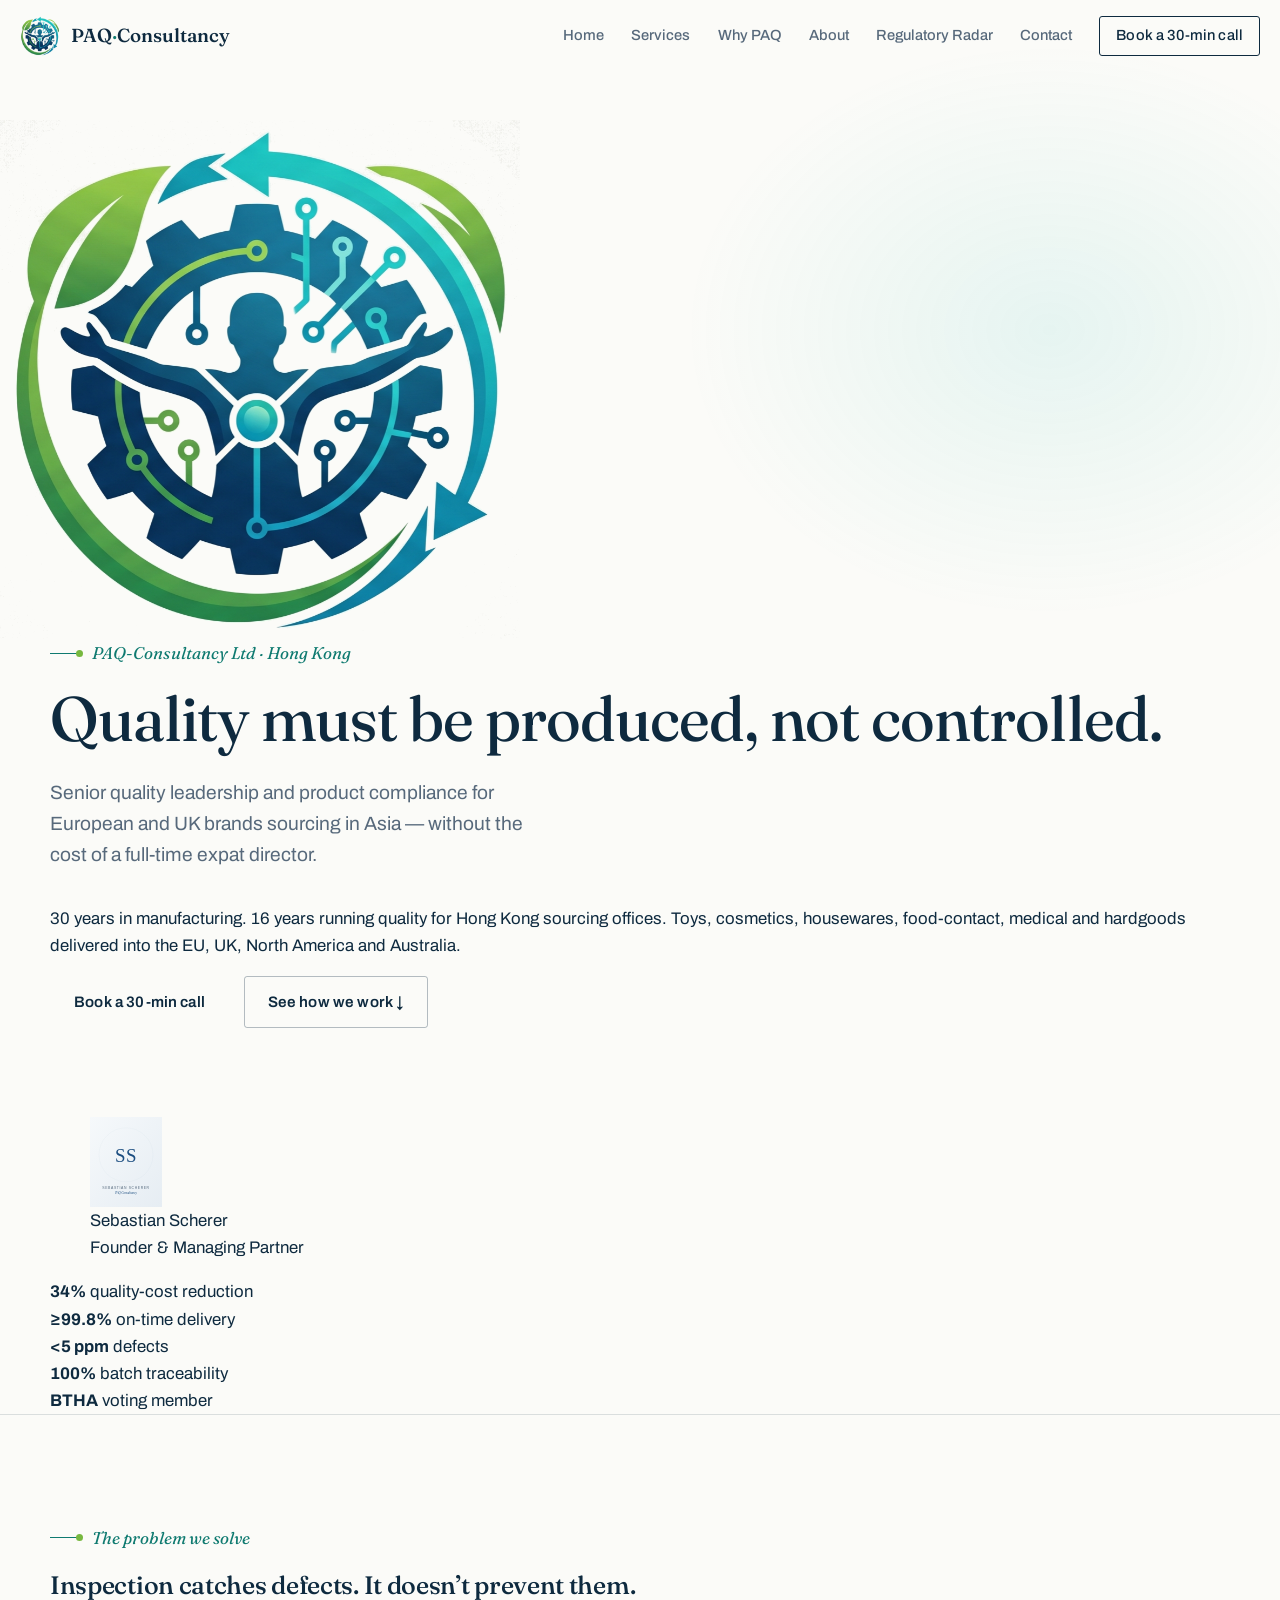
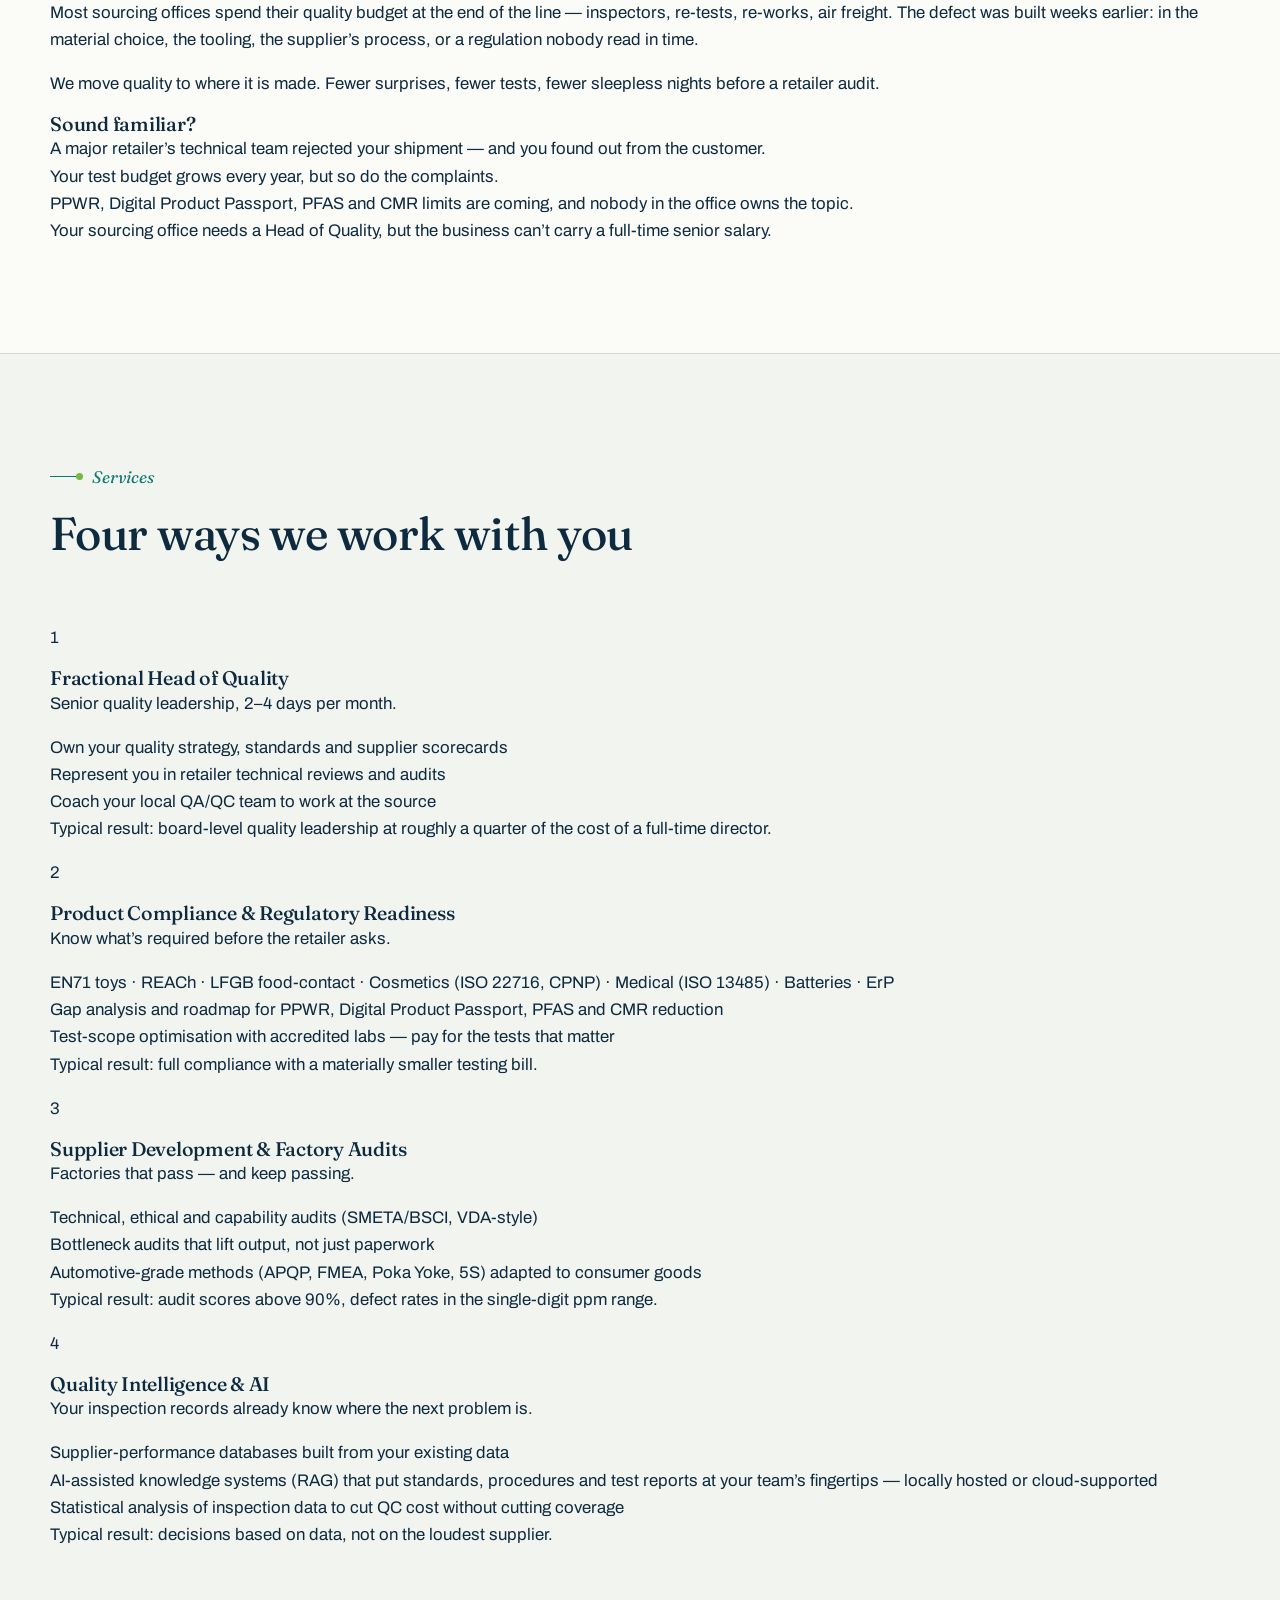
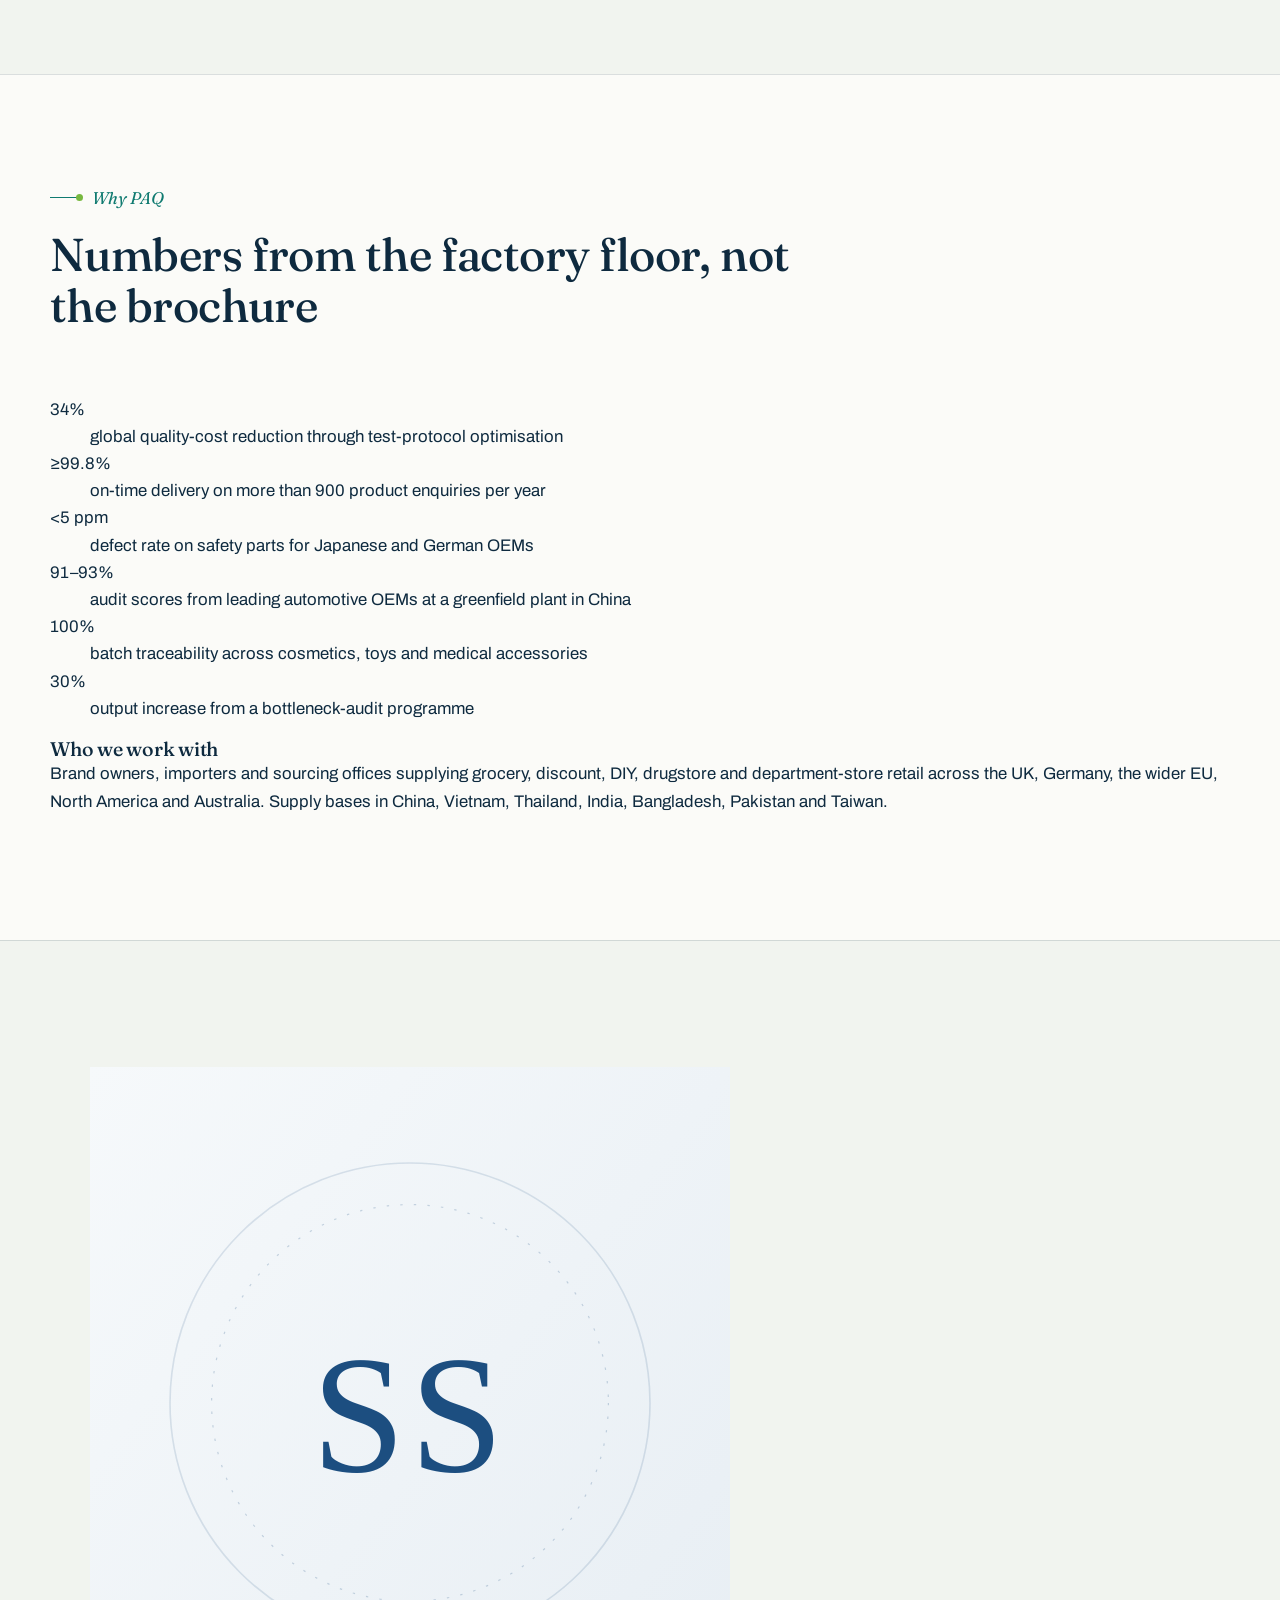
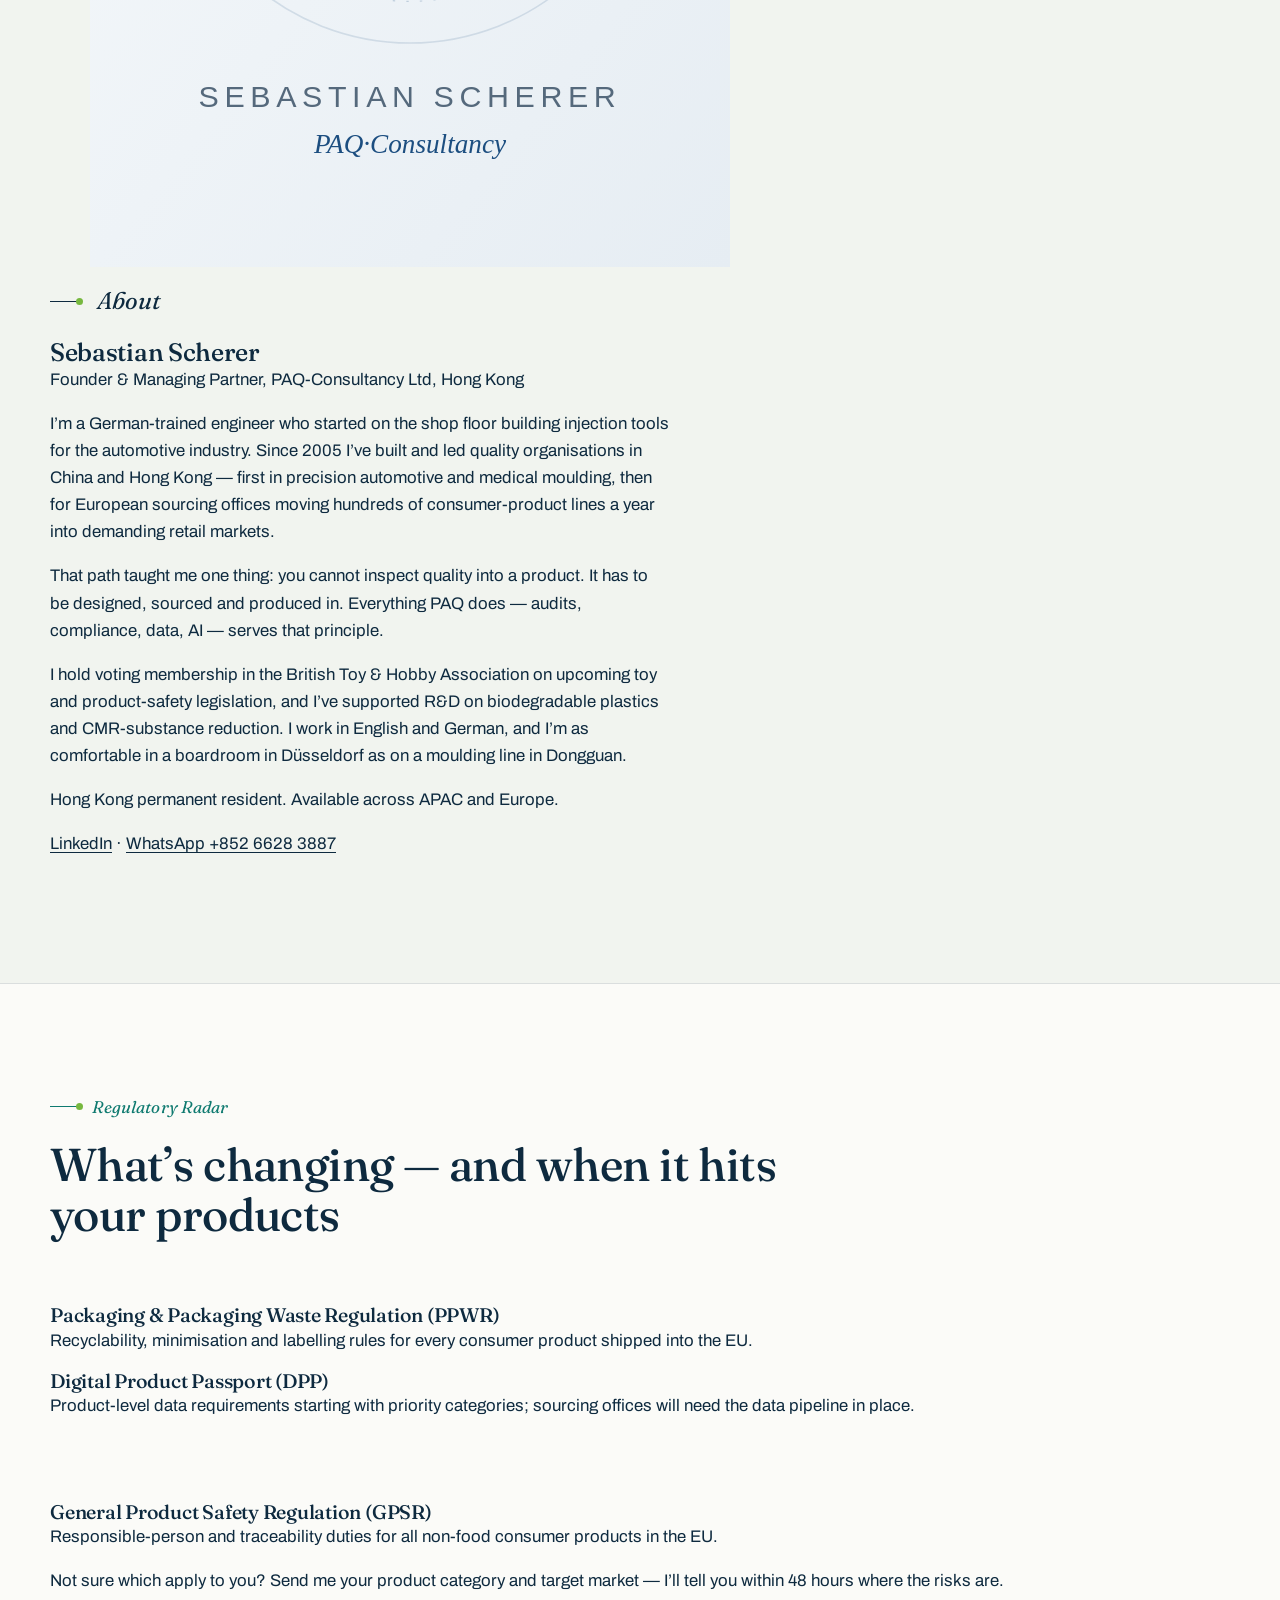
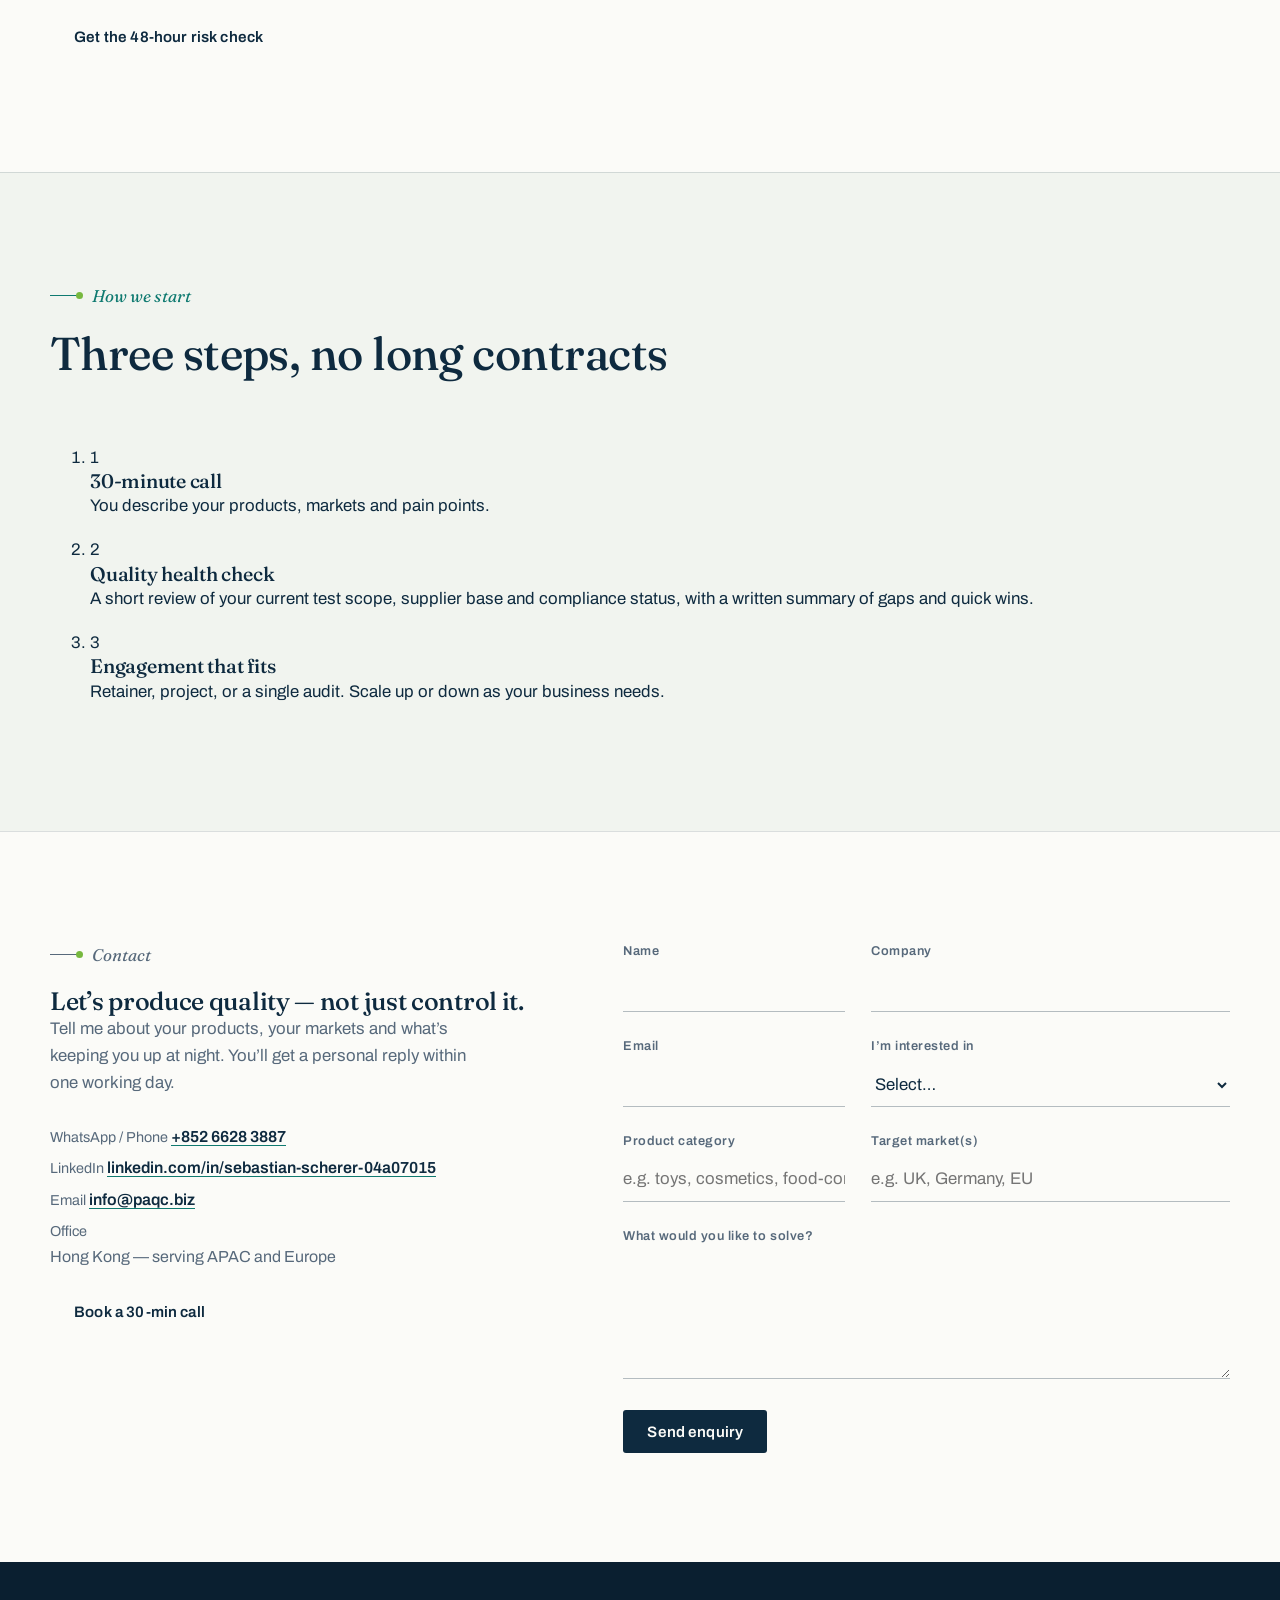
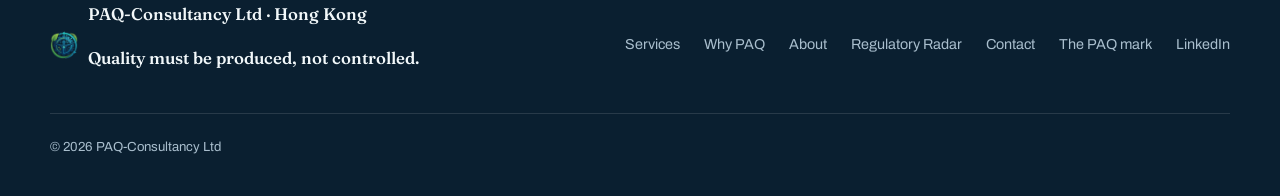
==== commit 53c8ff6e: "v4: quality-leadership repositioning — new homepage copy, single deep-blue accent, WhatsApp booking " ====
--- a/index.html
+++ b/index.html
@@ -3,8 +3,8 @@
 <head>
   <meta charset="UTF-8">
   <meta name="viewport" content="width=device-width, initial-scale=1.0">
-  <title>PAQ-Consultancy Ltd — Smart Manufacturing &amp; AI Integration</title>
-  <meta name="description" content="PAQ-Consultancy Ltd: smart manufacturing system integration and AIG/RAG knowledge solutions for Industry 5.0 — locally deployed or cloud-supported, with product and factory compliance expertise.">
+  <title>PAQ·Consultancy — Quality must be produced, not controlled</title>
+  <meta name="description" content="Senior quality leadership and product compliance for European and UK brands sourcing in Asia. Fractional Head of Quality, regulatory readiness, supplier development and quality intelligence — from Hong Kong.">
   <link rel="icon" type="image/png" sizes="32x32" href="assets/favicon-32.png">
   <link rel="apple-touch-icon" href="assets/apple-touch-icon.png">
   <link rel="preconnect" href="https://fonts.googleapis.com">
@@ -18,7 +18,7 @@
   <!-- ══════════ NAV ══════════ -->
   <nav class="nav" aria-label="Main navigation" data-nav>
     <div class="nav__inner">
-      <a class="nav__brand" href="#top" aria-label="PAQ-Consultancy — home">
+      <a class="nav__brand" href="#top" aria-label="PAQ·Consultancy — home">
         <img src="assets/logo-512.png" alt="" width="40" height="40" class="nav__logo">
         <span class="nav__name">PAQ<em>·</em>Consultancy</span>
       </a>
@@ -27,12 +27,13 @@
         <span class="sr-only">Menu</span>
       </button>
       <div class="nav__links" id="nav-links">
+        <a href="#top">Home</a>
+        <a href="#services">Services</a>
+        <a href="#why">Why PAQ</a>
         <a href="#about">About</a>
-        <a href="#services">Services</a>
-        <a href="#areas">Industries</a>
-        <a href="#industry5">Industry 5.0</a>
-        <a href="#mark">The Mark</a>
-        <a href="#contact" class="nav__cta">Discuss your project</a>
+        <a href="#radar">Regulatory Radar</a>
+        <a href="#contact">Contact</a>
+        <a class="btn btn--accent nav__cta" href="https://wa.me/85266283887?text=Hello%20Sebastian%2C%20I%27d%20like%20to%20book%20a%2030-minute%20call%20about%20quality%20and%20compliance." target="_blank" rel="noopener">Book a 30-min call</a>
       </div>
     </div>
   </nav>
@@ -41,76 +42,67 @@
 
     <!-- ══════════ HERO ══════════ -->
     <header class="hero" id="top">
-      <div class="hero__inner">
+      <img class="hero__emblem" src="assets/logo.png" alt="" aria-hidden="true" width="520" height="520">
+      <div class="shell">
         <div class="hero__copy">
-          <p class="eyebrow"><span class="eyebrow__tick"></span>PAQ-Consultancy Ltd · Smart Manufacturing &amp; AI Integration</p>
-          <h1 id="hero-title">Connected systems.<br>Empowered people.<br><em>Industry&nbsp;5.0.</em></h1>
-          <p class="hero__lede">We integrate smart manufacturing systems and AI-powered knowledge solutions
-            across multiple industries—connecting people, production, and information to support more
-            informed decisions. From factory systems to AIG and retrieval-augmented generation (RAG)
-            solutions, we help you bring technology into everyday operations, running locally or with
-            cloud support.</p>
+          <p class="eyebrow"><span class="eyebrow__tick"></span>PAQ-Consultancy Ltd · Hong Kong</p>
+          <h1>Quality must be produced, not&nbsp;controlled.</h1>
+          <p class="hero__lede">Senior quality leadership and product compliance for European and UK
+            brands sourcing in Asia — without the cost of a full-time expat director.</p>
+          <p class="hero__sub">30 years in manufacturing. 16 years running quality for Hong Kong
+            sourcing offices. Toys, cosmetics, housewares, food-contact, medical and hardgoods
+            delivered into the EU, UK, North America and Australia.</p>
           <div class="hero__actions">
-            <a class="btn btn--primary" href="#services">Explore Our Solutions</a>
-            <a class="btn btn--ghost" href="#contact">Discuss Your Project</a>
-          </div>
-        </div>
-
-        <div class="hero__emblem" data-reveal>
-          <div class="gauge" aria-hidden="true">
-            <svg class="gauge__ring" viewBox="0 0 600 600" role="presentation" focusable="false">
-              <circle cx="300" cy="300" r="286" fill="none" stroke="#0e2a3f" stroke-opacity=".14" stroke-width="1.5"/>
-              <g transform="rotate(-90 300 300)">
-                <circle cx="300" cy="300" r="270" fill="none" stroke="#2fbdb0" stroke-opacity=".5"
-                        stroke-width="9" stroke-dasharray="2 21.56"/>
-                <circle cx="300" cy="300" r="270" fill="none" stroke="#0e2a3f" stroke-opacity=".55"
-                        stroke-width="18" stroke-dasharray="2.5 138.87"/>
-              </g>
-              <circle cx="300" cy="14" r="4.5" fill="#77b83f"/>
-            </svg>
-            <img class="gauge__logo" src="assets/logo.png"
-                 alt="PAQ emblem — a human silhouette at the heart of a gear, encircled by electronic circuits, a green leaf and circular arrows"
-                 width="520" height="520">
-          </div>
-        </div>
-      </div>
-      <p class="hero__scrollcue" aria-hidden="true">Scroll</p>
+            <a class="btn btn--accent" href="https://wa.me/85266283887?text=Hello%20Sebastian%2C%20I%27d%20like%20to%20book%20a%2030-minute%20call%20about%20quality%20and%20compliance." target="_blank" rel="noopener">Book a 30-min call</a>
+            <a class="btn btn--ghost" href="#services">See how we work ↓</a>
+          </div>
+        </div>
+      </div>
     </header>
 
-    <!-- ══════════ ABOUT ══════════ -->
-    <section class="section section--paper" id="about" aria-labelledby="about-title">
-      <div class="shell">
-        <div class="section__head" data-reveal>
-          <p class="eyebrow"><span class="eyebrow__tick"></span>About us</p>
-          <h2 id="about-title">Bringing Industry 5.0 into everyday operations</h2>
-        </div>
-
-        <div class="about__grid">
-          <div class="about__text" data-reveal>
-            <p>Smart manufacturing is about more than automation. It is about helping people work
-              effectively with technology—and making systems, data, and knowledge work together.</p>
-            <p>PAQ-Consultancy provides smart manufacturing system integration and AIG / RAG solutions
-              for organisations across multiple industries. We help connect operational systems and make
-              business knowledge more accessible, with deployment approaches suited to your working
-              environment.</p>
-            <p>Our approach brings together manufacturing integration, AI-enabled knowledge, and
-              compliance expertise to support human-centric, sustainable, and resilient operations.</p>
-          </div>
-
-          <dl class="about__facts" data-reveal>
-            <div class="fact">
-              <dt>3</dt>
-              <dd>capabilities, one connected approach</dd>
-            </div>
-            <div class="fact">
-              <dt>5</dt>
-              <dd>practice areas, tailored to your operations</dd>
-            </div>
-            <div class="fact">
-              <dt>2</dt>
-              <dd>deployment modes — local or cloud-supported</dd>
-            </div>
-          </dl>
+    <!-- ══════════ TRUST STRIP ══════════ -->
+    <div class="trust">
+      <div class="shell trust__inner" data-reveal>
+        <figure class="trust__person">
+          <img class="trust__avatar" src="assets/portrait-placeholder.svg"
+               alt="Sebastian Scherer, Founder &amp; Managing Partner" width="72" height="72">
+          <figcaption>Sebastian Scherer<br><span>Founder &amp; Managing Partner</span></figcaption>
+        </figure>
+        <ul class="trust__items" role="list">
+          <li><strong>34%</strong> quality-cost reduction</li>
+          <li><strong>≥99.8%</strong> on-time delivery</li>
+          <li><strong>&lt;5 ppm</strong> defects</li>
+          <li><strong>100%</strong> batch traceability</li>
+          <li><strong>BTHA</strong> voting member</li>
+        </ul>
+      </div>
+    </div>
+
+    <!-- ══════════ THE PROBLEM WE SOLVE ══════════ -->
+    <section class="section section--paper" id="problem" aria-labelledby="problem-title">
+      <div class="shell">
+        <div class="problem">
+          <div class="problem__lead" data-reveal>
+            <p class="eyebrow"><span class="eyebrow__tick"></span>The problem we solve</p>
+            <h2 id="problem-title">Inspection catches defects. It doesn’t prevent&nbsp;them.</h2>
+            <p>Most sourcing offices spend their quality budget at the end of the line — inspectors,
+              re-tests, re-works, air freight. The defect was built weeks earlier: in the material
+              choice, the tooling, the supplier’s process, or a regulation nobody read in time.</p>
+            <p>We move quality to where it is made. Fewer surprises, fewer tests, fewer sleepless
+              nights before a retailer audit.</p>
+          </div>
+          <aside class="problem__familiar" data-reveal>
+            <h3>Sound familiar?</h3>
+            <ul role="list">
+              <li>A major retailer’s technical team rejected your shipment — and you found out from
+                the customer.</li>
+              <li>Your test budget grows every year, but so do the complaints.</li>
+              <li>PPWR, Digital Product Passport, PFAS and CMR limits are coming, and nobody in the
+                office owns the topic.</li>
+              <li>Your sourcing office needs a Head of Quality, but the business can’t carry a
+                full-time senior salary.</li>
+            </ul>
+          </aside>
         </div>
       </div>
     </section>
@@ -119,285 +111,215 @@
     <section class="section section--tint" id="services" aria-labelledby="services-title">
       <div class="shell">
         <div class="section__head" data-reveal>
-          <p class="eyebrow"><span class="eyebrow__tick"></span>Our services</p>
-          <h2 id="services-title">Three capabilities. One connected approach.</h2>
-        </div>
-
-        <div class="pillars">
-          <article class="pillar" data-reveal>
-            <div class="pillar__icon" aria-hidden="true">
-              <svg viewBox="0 0 40 40" fill="none" stroke="currentColor" stroke-width="2.2">
-                <path d="M5 34V17l9 5.5V17l9 5.5V17l9 5.5V34z" stroke-linejoin="round"/>
-                <path d="M21 12V8h5v8" stroke-linejoin="round"/><circle cx="12" cy="10" r="4"/>
-              </svg>
-            </div>
-            <h3>Smart Manufacturing System Integration</h3>
-            <p class="pillar__tagline">Bring people, equipment, and operational information closer together.</p>
-            <p>We integrate smart manufacturing systems to support connected workflows and better access
-              to the information teams need. Our focus is on technology that fits your operations and
-              supports the people using it.</p>
-            <p class="pillar__tags">System connectivity, workflow integration, human–machine collaboration</p>
+          <p class="eyebrow"><span class="eyebrow__tick"></span>Services</p>
+          <h2 id="services-title">Four ways we work with you</h2>
+        </div>
+
+        <div class="cards">
+          <article class="card" data-reveal>
+            <p class="card__num">1</p>
+            <h3>Fractional Head of Quality</h3>
+            <p class="card__promise">Senior quality leadership, 2–4 days per month.</p>
+            <ul role="list">
+              <li>Own your quality strategy, standards and supplier scorecards</li>
+              <li>Represent you in retailer technical reviews and audits</li>
+              <li>Coach your local QA/QC team to work at the source</li>
+            </ul>
+            <p class="card__result"><span>Typical result:</span> board-level quality leadership at
+              roughly a quarter of the cost of a full-time director.</p>
           </article>
 
-          <article class="pillar" data-reveal>
-            <div class="pillar__icon" aria-hidden="true">
-              <svg viewBox="0 0 40 40" fill="none" stroke="currentColor" stroke-width="2.2">
-                <rect x="12" y="12" width="16" height="16" rx="2.5"/>
-                <rect x="17" y="17" width="6" height="6" rx="1"/>
-                <path d="M16 5v4M24 5v4M16 31v4M24 31v4M5 16h4M5 24h4M31 16h4M31 24h4" stroke-linecap="round"/>
-              </svg>
-            </div>
-            <h3>AIG &amp; RAG Knowledge Solutions</h3>
-            <p class="pillar__tagline">Put your organisation’s knowledge to work.</p>
-            <p>We build AIG and retrieval-augmented generation solutions that help teams find and use
-              information from relevant organisational sources. Connect technical documents, procedures,
-              and compliance knowledge to AI-assisted workflows that support human judgement.</p>
-            <p class="pillar__tags">Knowledge retrieval, document-grounded assistance, operational decision support</p>
+          <article class="card" data-reveal>
+            <p class="card__num">2</p>
+            <h3>Product Compliance &amp; Regulatory Readiness</h3>
+            <p class="card__promise">Know what’s required before the retailer asks.</p>
+            <ul role="list">
+              <li>EN71 toys · REACh · LFGB food-contact · Cosmetics (ISO 22716, CPNP) · Medical
+                (ISO 13485) · Batteries · ErP</li>
+              <li>Gap analysis and roadmap for PPWR, Digital Product Passport, PFAS and CMR
+                reduction</li>
+              <li>Test-scope optimisation with accredited labs — pay for the tests that matter</li>
+            </ul>
+            <p class="card__result"><span>Typical result:</span> full compliance with a materially
+              smaller testing bill.</p>
           </article>
 
-          <article class="pillar" data-reveal>
-            <div class="pillar__icon" aria-hidden="true">
-              <svg viewBox="0 0 40 40" fill="none" stroke="currentColor" stroke-width="2.2">
-                <path d="M20 4l13 5v9.5c0 8.3-5.6 13.9-13 17.5C12.6 32.4 7 26.8 7 18.5V9z" stroke-linejoin="round"/>
-                <path d="M14 19.5l4.5 4.5L27 15" stroke-width="2.4" stroke-linecap="round" stroke-linejoin="round"/>
-              </svg>
-            </div>
-            <h3>Compliance &amp; Transformation Support</h3>
-            <p class="pillar__tagline">Keep operational change connected to your responsibilities.</p>
-            <p>We bring product and factory compliance expertise into manufacturing transformation,
-              helping organisations consider regulatory requirements, documentation, quality, and
-              sustainability alongside technology adoption.</p>
-            <p class="pillar__tags">Product compliance, factory compliance, technical and ESG considerations</p>
+          <article class="card" data-reveal>
+            <p class="card__num">3</p>
+            <h3>Supplier Development &amp; Factory Audits</h3>
+            <p class="card__promise">Factories that pass — and keep passing.</p>
+            <ul role="list">
+              <li>Technical, ethical and capability audits (SMETA/BSCI, VDA-style)</li>
+              <li>Bottleneck audits that lift output, not just paperwork</li>
+              <li>Automotive-grade methods (APQP, FMEA, Poka Yoke, 5S) adapted to consumer goods</li>
+            </ul>
+            <p class="card__result"><span>Typical result:</span> audit scores above 90%, defect rates
+              in the single-digit ppm range.</p>
           </article>
-        </div>
-      </div>
-    </section>
-
-    <!-- ══════════ WHERE WE CAN HELP ══════════ -->
-    <section class="section section--paper" id="areas" aria-labelledby="areas-title">
+
+          <article class="card" data-reveal>
+            <p class="card__num">4</p>
+            <h3>Quality Intelligence &amp; AI</h3>
+            <p class="card__promise">Your inspection records already know where the next problem
+              is.</p>
+            <ul role="list">
+              <li>Supplier-performance databases built from your existing data</li>
+              <li>AI-assisted knowledge systems (RAG) that put standards, procedures and test reports
+                at your team’s fingertips — locally hosted or cloud-supported</li>
+              <li>Statistical analysis of inspection data to cut QC cost without cutting coverage</li>
+            </ul>
+            <p class="card__result"><span>Typical result:</span> decisions based on data, not on the
+              loudest supplier.</p>
+          </article>
+        </div>
+      </div>
+    </section>
+
+    <!-- ══════════ WHY PAQ ══════════ -->
+    <section class="section section--paper" id="why" aria-labelledby="why-title">
       <div class="shell">
         <div class="section__head" data-reveal>
-          <p class="eyebrow"><span class="eyebrow__tick"></span>Where we can help</p>
-          <h2 id="areas-title">Across industries. Built around your operations.</h2>
-          <p class="section__intro">Every organisation has a different mix of equipment, systems,
-            knowledge, and requirements. We tailor integration and AI solutions to that environment
-            rather than treating transformation as a one-size-fits-all exercise.</p>
-        </div>
-
-        <ul class="sectors" role="list">
-          <li class="sector" data-reveal>
-            <svg class="sector__icon" viewBox="0 0 40 40" fill="none" stroke="currentColor" stroke-width="2.2" aria-hidden="true">
-              <path d="M5 34V17l9 5.5V17l9 5.5V17l9 5.5V34z" stroke-linejoin="round"/>
-              <path d="M21 12V8h5v8" stroke-linejoin="round"/><circle cx="12" cy="10" r="4"/>
-            </svg>
-            <h3>Manufacturing &amp; Production</h3>
-            <p>Connect manufacturing systems and operational information to support coordinated workflows
-              and human-led decisions.</p>
-          </li>
-          <li class="sector" data-reveal>
-            <svg class="sector__icon" viewBox="0 0 40 40" fill="none" stroke="currentColor" stroke-width="2.2" aria-hidden="true">
-              <path d="M10 14h20l-2.2 19a2.5 2.5 0 0 1-2.5 2.3H14.7a2.5 2.5 0 0 1-2.5-2.3z" stroke-linejoin="round"/>
-              <path d="M15 14a5 5 0 0 1 10 0" stroke-linecap="round"/>
-            </svg>
-            <h3>Consumer Products</h3>
-            <p>Bring smart manufacturing and knowledge solutions together with product compliance
-              expertise across toys, cosmetics, medical parts, hardgoods, and batteries.</p>
-          </li>
-          <li class="sector" data-reveal>
-            <svg class="sector__icon" viewBox="0 0 40 40" fill="none" stroke="currentColor" stroke-width="2.2" aria-hidden="true">
-              <path d="M20 4l13 5v9.5c0 8.3-5.6 13.9-13 17.5C12.6 32.4 7 26.8 7 18.5V9z" stroke-linejoin="round"/>
-              <path d="M14 19.5l4.5 4.5L27 15" stroke-width="2.4" stroke-linecap="round" stroke-linejoin="round"/>
-            </svg>
-            <h3>Quality &amp; Compliance</h3>
-            <p>Make procedures, standards, and regulatory knowledge easier to retrieve and use in
-              day-to-day work.</p>
-          </li>
-          <li class="sector" data-reveal>
-            <svg class="sector__icon" viewBox="0 0 40 40" fill="none" stroke="currentColor" stroke-width="2.2" aria-hidden="true">
-              <rect x="12" y="12" width="16" height="16" rx="2.5"/>
-              <rect x="17" y="17" width="6" height="6" rx="1"/>
-              <path d="M16 5v4M24 5v4M16 31v4M24 31v4M5 16h4M5 24h4M31 16h4M31 24h4" stroke-linecap="round"/>
-            </svg>
-            <h3>Enterprise Knowledge &amp; AI Infrastructure</h3>
-            <p>Organise technical and business information into a connected knowledge resource for AIG
-              and RAG applications.</p>
-          </li>
-          <li class="sector" data-reveal>
-            <svg class="sector__icon" viewBox="0 0 40 40" fill="none" stroke="currentColor" stroke-width="2.2" aria-hidden="true">
-              <path d="M30 6C16 6 8 14 8 28c0 3 .5 5 1.2 6C12 32 30 28 30 6z" stroke-linejoin="round"/>
-              <path d="M11 31c4-8 9-13 16-17" stroke-linecap="round"/>
-            </svg>
-            <h3>Factory Operations &amp; Sustainability</h3>
-            <p>Support Industry 5.0 initiatives by bringing operational, technical, and ESG
-              considerations into system integration planning.</p>
+          <p class="eyebrow"><span class="eyebrow__tick"></span>Why PAQ</p>
+          <h2 id="why-title">Numbers from the factory floor, not the brochure</h2>
+        </div>
+
+        <dl class="stats">
+          <div class="stat" data-reveal>
+            <dt>34%</dt>
+            <dd>global quality-cost reduction through test-protocol optimisation</dd>
+          </div>
+          <div class="stat" data-reveal>
+            <dt>≥99.8%</dt>
+            <dd>on-time delivery on more than 900 product enquiries per year</dd>
+          </div>
+          <div class="stat" data-reveal>
+            <dt>&lt;5 ppm</dt>
+            <dd>defect rate on safety parts for Japanese and German OEMs</dd>
+          </div>
+          <div class="stat" data-reveal>
+            <dt>91–93%</dt>
+            <dd>audit scores from leading automotive OEMs at a greenfield plant in China</dd>
+          </div>
+          <div class="stat" data-reveal>
+            <dt>100%</dt>
+            <dd>batch traceability across cosmetics, toys and medical accessories</dd>
+          </div>
+          <div class="stat" data-reveal>
+            <dt>30%</dt>
+            <dd>output increase from a bottleneck-audit programme</dd>
+          </div>
+        </dl>
+
+        <div class="clients" data-reveal>
+          <h3>Who we work with</h3>
+          <p>Brand owners, importers and sourcing offices supplying grocery, discount, DIY, drugstore
+            and department-store retail across the UK, Germany, the wider EU, North America and
+            Australia. Supply bases in China, Vietnam, Thailand, India, Bangladesh, Pakistan and
+            Taiwan.</p>
+        </div>
+      </div>
+    </section>
+
+    <!-- ══════════ ABOUT ══════════ -->
+    <section class="section section--tint" id="about" aria-labelledby="about-title">
+      <div class="shell">
+        <div class="about">
+          <figure class="about__photo" data-reveal>
+            <img src="assets/portrait-placeholder.svg"
+                 alt="Portrait of Sebastian Scherer — photo placeholder" width="640" height="800">
+          </figure>
+          <div class="about__text" data-reveal>
+            <p class="eyebrow"><span class="eyebrow__tick"></span>About</p>
+            <h2 id="about-title">Sebastian Scherer</h2>
+            <p class="about__role">Founder &amp; Managing Partner, PAQ-Consultancy Ltd, Hong Kong</p>
+            <p>I’m a German-trained engineer who started on the shop floor building injection tools
+              for the automotive industry. Since 2005 I’ve built and led quality organisations in
+              China and Hong Kong — first in precision automotive and medical moulding, then for
+              European sourcing offices moving hundreds of consumer-product lines a year into
+              demanding retail markets.</p>
+            <p>That path taught me one thing: you cannot inspect quality into a product. It has to be
+              designed, sourced and produced in. Everything PAQ does — audits, compliance, data, AI —
+              serves that principle.</p>
+            <p>I hold voting membership in the British Toy &amp; Hobby Association on upcoming toy and
+              product-safety legislation, and I’ve supported R&amp;D on biodegradable plastics and
+              CMR-substance reduction. I work in English and German, and I’m as comfortable in a
+              boardroom in Düsseldorf as on a moulding line in Dongguan.</p>
+            <p class="about__meta">Hong Kong permanent resident. Available across APAC and
+              Europe.</p>
+            <p class="about__links">
+              <a href="https://www.linkedin.com/in/sebastian-scherer-04a07015" target="_blank" rel="noopener">LinkedIn</a>
+              <span aria-hidden="true">·</span>
+              <a href="https://wa.me/85266283887" target="_blank" rel="noopener">WhatsApp +852 6628 3887</a>
+            </p>
+          </div>
+        </div>
+      </div>
+    </section>
+
+    <!-- ══════════ REGULATORY RADAR ══════════ -->
+    <section class="section section--paper" id="radar" aria-labelledby="radar-title">
+      <div class="shell">
+        <div class="section__head" data-reveal>
+          <p class="eyebrow"><span class="eyebrow__tick"></span>Regulatory Radar</p>
+          <h2 id="radar-title">What’s changing — and when it hits your products</h2>
+        </div>
+
+        <ul class="radar" role="list">
+          <li class="radar__item" data-reveal>
+            <h3>Packaging &amp; Packaging Waste Regulation (PPWR)</h3>
+            <p>Recyclability, minimisation and labelling rules for every consumer product shipped
+              into the EU.</p>
+          </li>
+          <li class="radar__item" data-reveal>
+            <h3>Digital Product Passport (DPP)</h3>
+            <p>Product-level data requirements starting with priority categories; sourcing offices
+              will need the data pipeline in place.</p>
+          </li>
+          <li class="radar__item" data-reveal>
+            <h3>PFAS and CMR restrictions</h3>
+            <p>Expanding substance limits on toys, cosmetics, textiles and food-contact articles.</p>
+          </li>
+          <li class="radar__item" data-reveal>
+            <h3>General Product Safety Regulation (GPSR)</h3>
+            <p>Responsible-person and traceability duties for all non-food consumer products in the
+              EU.</p>
           </li>
         </ul>
-      </div>
-    </section>
-
-    <!-- ══════════ INDUSTRY 5.0 + AIG/RAG ══════════ -->
-    <section class="section section--tint section--flush" id="industry5" aria-labelledby="i5-title">
-      <div class="shell">
-        <div class="i5__intro" data-reveal>
-          <p class="eyebrow"><span class="eyebrow__tick"></span>Our Industry 5.0 approach</p>
-          <h2 id="i5-title">Technology that works alongside people</h2>
-          <p>Industry 5.0 builds on connected manufacturing with a stronger focus on people,
-            sustainability, and resilience.</p>
-          <p>For PAQ-Consultancy, this means integrating systems and AI in ways that support human
-            expertise—not simply adding more automation. The goal is to help teams access relevant
-            knowledge, understand their operations, and respond to changing requirements.</p>
-        </div>
-
-        <div class="i5__grid">
-          <ul class="i5__principles" role="list" data-reveal>
-            <li><strong>Human-centric</strong><span>Design technology around the people who operate,
-              manage, and improve your processes.</span></li>
-            <li><strong>Sustainable</strong><span>Consider resource use and environmental
-              responsibilities as part of transformation planning.</span></li>
-            <li><strong>Resilient</strong><span>Support operations that can adapt to changing production
-              needs, information, and requirements.</span></li>
-            <li><strong>Collaborative</strong><span>Connect human judgement with manufacturing systems
-              and AI-assisted knowledge.</span></li>
-          </ul>
-
-          <aside class="agi" data-reveal>
-            <p class="eyebrow"><span class="eyebrow__tick"></span>AIG &amp; RAG solutions</p>
-            <h3 id="agi-title">Your knowledge. Accessible where work happens.</h3>
-            <p>Valuable organisational knowledge is often spread across documents, departments, and
-              disconnected systems.</p>
-            <p>Our AIG and RAG solutions help bring that information into everyday workflows. RAG
-              retrieves relevant material from connected knowledge sources to inform AI-generated
-              responses, helping teams work with organisational context rather than relying only on a
-              model’s general knowledge.</p>
-            <ul class="agi__flow" role="list">
-              <li><span class="agi__chip">Connect your knowledge</span> — bring together selected
-                procedures, technical documentation, and compliance references.</li>
-              <li><span class="agi__chip">Make information easier to use</span> — help teams locate
-                relevant information through natural-language questions.</li>
-              <li><span class="agi__chip">Keep people in control</span> — AI assists understanding and
-                decision-making, with human review for important operational and compliance decisions.</li>
-            </ul>
-          </aside>
-        </div>
-      </div>
-    </section>
-
-    <!-- ══════════ DEPLOYMENT OPTIONS ══════════ -->
-    <section class="section section--paper" id="deployment" aria-labelledby="deployment-title">
+
+        <div class="riskcheck" data-reveal>
+          <p>Not sure which apply to you? Send me your product category and target market — I’ll tell
+            you within 48 hours where the risks are.</p>
+          <a class="btn btn--accent" href="https://wa.me/85266283887?text=Hello%20Sebastian%2C%20here%20is%20my%20product%20category%20and%20target%20market%20for%20the%2048-hour%20risk%20check%3A%20" target="_blank" rel="noopener">Get the 48-hour risk check</a>
+        </div>
+      </div>
+    </section>
+
+    <!-- ══════════ HOW WE START ══════════ -->
+    <section class="section section--tint" id="start" aria-labelledby="start-title">
       <div class="shell">
         <div class="section__head" data-reveal>
-          <p class="eyebrow"><span class="eyebrow__tick"></span>Deployment options</p>
-          <h2 id="deployment-title">Local or cloud-supported. Matched to your environment.</h2>
-          <p class="section__intro">Your AI and knowledge systems should fit the way your organisation
-            operates.</p>
-        </div>
-
-        <div class="pillars pillars--two" data-reveal>
-          <article class="pillar">
-            <div class="pillar__icon" aria-hidden="true">
-              <svg viewBox="0 0 40 40" fill="none" stroke="currentColor" stroke-width="2.2">
-                <rect x="6" y="7" width="28" height="11" rx="2.5"/>
-                <rect x="6" y="22" width="28" height="11" rx="2.5"/>
-                <circle cx="28" cy="12.5" r="1.6" fill="currentColor" stroke="none"/>
-                <circle cx="28" cy="27.5" r="1.6" fill="currentColor" stroke="none"/>
-              </svg>
-            </div>
-            <h3>Local Deployment</h3>
-            <p>Run AIG and RAG solutions within your own environment when local operation and data
-              control are priorities.</p>
-          </article>
-
-          <article class="pillar">
-            <div class="pillar__icon" aria-hidden="true">
-              <svg viewBox="0 0 40 40" fill="none" stroke="currentColor" stroke-width="2.2" stroke-linejoin="round">
-                <path d="M12.5 29h16a6 6 0 0 0 1.2-11.87A8.5 8.5 0 0 0 13.4 13.6 7.5 7.5 0 0 0 12.5 29z"/>
-              </svg>
-            </div>
-            <h3>Cloud-Supported Deployment</h3>
-            <p>Use cloud support where it suits your organisation’s infrastructure, accessibility, and
-              operational requirements.</p>
-          </article>
-        </div>
-
-        <p class="duo__closer" data-reveal>We work with you to select an approach based on your existing
-          systems, data-handling requirements, connectivity, and intended use.</p>
-      </div>
-    </section>
-
-    <!-- ══════════ COMPLEMENTARY EXPERTISE ══════════ -->
-    <section class="section section--tint" id="expertise" aria-labelledby="expertise-title">
-      <div class="shell">
-        <div class="section__head" data-reveal>
-          <p class="eyebrow"><span class="eyebrow__tick"></span>Complementary expertise</p>
-          <h2 id="expertise-title">Supporting the people and processes behind transformation</h2>
-        </div>
-        <div class="expertise" data-reveal>
-          <p>Technology integration also depends on clear communication and an understanding of
-            operational responsibilities.</p>
-          <p>Alongside our smart manufacturing and AI services, we offer international product
-            compliance, factory compliance, and negotiation training to support regulatory discussions,
-            commercial engagement, and stakeholder coordination.</p>
-        </div>
-      </div>
-    </section>
-
-    <!-- ══════════ OUR MARK ══════════ -->
-    <section class="section section--navy" id="mark" aria-labelledby="mark-title">
-      <div class="shell">
-        <div class="section__head" data-reveal>
-          <p class="eyebrow"><span class="eyebrow__tick"></span>Our mark</p>
-          <h2 id="mark-title">One emblem. A connected Industry 5.0 vision.</h2>
-        </div>
-
-        <div class="mark">
-          <figure class="mark__emblem" data-reveal>
-            <img src="PAQC logo.jpeg"
-                 alt="The PAQ emblem in its full colour composition"
-                 width="560" height="560">
-          </figure>
-          <ul class="mark__legend" role="list" data-reveal>
-            <li class="mark__item">
-              <svg class="glyph" viewBox="0 0 40 40" fill="none" stroke="currentColor" stroke-width="2.4" aria-hidden="true">
-                <circle cx="20" cy="20" r="7"/>
-                <path d="M20 4v6M20 30v6M4 20h6M30 20h6M9 9l4.2 4.2M26.8 26.8L31 31M31 9l-4.2 4.2M13.2 26.8L9 31" stroke-linecap="round"/>
-              </svg>
-              <div><h3>The gear</h3><p><strong>Manufacturing expertise.</strong> Practical, engineered
-                thinking for industrial operations.</p></div>
-            </li>
-            <li class="mark__item">
-              <svg class="glyph" viewBox="0 0 40 40" fill="none" stroke="currentColor" stroke-width="2.4" aria-hidden="true">
-                <circle cx="20" cy="12" r="5"/>
-                <path d="M8 34c0-6 5-10 12-10s12 4 12 10" stroke-linecap="round"/>
-              </svg>
-              <div><h3>The human figure</h3><p><strong>People at the centre.</strong> Technology that
-                supports human skills and judgement.</p></div>
-            </li>
-            <li class="mark__item">
-              <svg class="glyph" viewBox="0 0 40 40" fill="none" stroke="currentColor" stroke-width="2.4" aria-hidden="true">
-                <circle cx="9" cy="20" r="3.4"/><circle cx="31" cy="9" r="3.4"/><circle cx="31" cy="31" r="3.4"/>
-                <path d="M12.4 20h10M22.4 20L28 12M22.4 20L28 28" stroke-linecap="round"/>
-              </svg>
-              <div><h3>The circuits</h3><p><strong>Intelligent integration.</strong> Connecting systems,
-                data, and organisational knowledge.</p></div>
-            </li>
-            <li class="mark__item">
-              <svg class="glyph" viewBox="0 0 40 40" fill="none" stroke="currentColor" stroke-width="2.6" aria-hidden="true">
-                <path d="M20 5a15 15 0 0 1 13 7.7M20 35A15 15 0 0 1 7 27.3" stroke-linecap="round"/>
-                <path d="M33 5v8h-8M7 35v-8h8" stroke-linecap="round" stroke-linejoin="round"/>
-              </svg>
-              <div><h3>The circular arrows</h3><p><strong>Continuous improvement.</strong> Adapting
-                systems and practices as requirements evolve.</p></div>
-            </li>
-            <li class="mark__item">
-              <svg class="glyph" viewBox="0 0 40 40" fill="none" stroke="currentColor" stroke-width="2.4" aria-hidden="true">
-                <path d="M30 6C16 6 8 14 8 28c0 3 .5 5 1.2 6C12 32 30 28 30 6z" stroke-linejoin="round"/>
-                <path d="M11 31c4-8 9-13 16-17" stroke-linecap="round"/>
-              </svg>
-              <div><h3>The leaf</h3><p><strong>Sustainability.</strong> Considering environmental
-                responsibility alongside operational progress.</p></div>
-            </li>
-          </ul>
-        </div>
+          <p class="eyebrow"><span class="eyebrow__tick"></span>How we start</p>
+          <h2 id="start-title">Three steps, no long contracts</h2>
+        </div>
+
+        <ol class="steps">
+          <li class="step" data-reveal>
+            <span class="step__num">1</span>
+            <h3>30-minute call</h3>
+            <p>You describe your products, markets and pain points.</p>
+          </li>
+          <li class="step" data-reveal>
+            <span class="step__num">2</span>
+            <h3>Quality health check</h3>
+            <p>A short review of your current test scope, supplier base and compliance status, with a
+              written summary of gaps and quick wins.</p>
+          </li>
+          <li class="step" data-reveal>
+            <span class="step__num">3</span>
+            <h3>Engagement that fits</h3>
+            <p>Retainer, project, or a single audit. Scale up or down as your business needs.</p>
+          </li>
+        </ol>
       </div>
     </section>
 
@@ -407,15 +329,28 @@
         <div class="contact">
           <div class="contact__intro" data-reveal>
             <p class="eyebrow"><span class="eyebrow__tick"></span>Contact</p>
-            <h2 id="contact-title">Let’s connect your next stage of manufacturing.</h2>
-            <p>Looking to integrate manufacturing systems, make better use of organisational knowledge,
-              or introduce AIG and RAG into your operations?</p>
-            <p>Tell us about your industry, existing systems, and the challenge you want to address.
-              We can discuss an approach with local deployment or cloud support.</p>
+            <h2 id="contact-title">Let’s produce quality — not just control&nbsp;it.</h2>
+            <p>Tell me about your products, your markets and what’s keeping you up at night. You’ll
+              get a personal reply within one working day.</p>
             <address class="contact__details">
-              <a href="mailto:info@paqc.biz">info@paqc.biz</a>
-              <span>Local deployment or cloud support — matched to your environment</span>
+              <div>
+                <span>WhatsApp / Phone</span>
+                <a href="https://wa.me/85266283887" target="_blank" rel="noopener">+852 6628 3887</a>
+              </div>
+              <div>
+                <span>LinkedIn</span>
+                <a href="https://www.linkedin.com/in/sebastian-scherer-04a07015" target="_blank" rel="noopener">linkedin.com/in/sebastian-scherer-04a07015</a>
+              </div>
+              <div>
+                <span>Email</span>
+                <a href="mailto:info@paqc.biz">info@paqc.biz</a>
+              </div>
+              <div>
+                <span>Office</span>
+                <p>Hong Kong — serving APAC and Europe</p>
+              </div>
             </address>
+            <a class="btn btn--accent" href="https://wa.me/85266283887?text=Hello%20Sebastian%2C%20I%27d%20like%20to%20book%20a%2030-minute%20call%20about%20quality%20and%20compliance." target="_blank" rel="noopener">Book a 30-min call</a>
           </div>
 
           <form class="contact__form" data-contact-form data-reveal>
@@ -432,24 +367,33 @@
               <input id="f-email" name="email" type="email" autocomplete="email" required>
             </div>
             <div class="field">
-              <label for="f-sector">Area of interest</label>
-              <select id="f-sector" name="sector">
+              <label for="f-interest">I’m interested in</label>
+              <select id="f-interest" name="interest">
                 <option value="">Select…</option>
-                <option>Smart Manufacturing System Integration</option>
-                <option>AIG / RAG Solutions</option>
-                <option>Local / Cloud-Supported Deployment</option>
-                <option>Industry 5.0 Transformation</option>
-                <option>Product / Factory Compliance</option>
-                <option>Negotiation Training</option>
+                <option>Fractional Head of Quality</option>
+                <option>Product Compliance &amp; Regulatory Readiness</option>
+                <option>Supplier Development &amp; Audits</option>
+                <option>Quality Intelligence &amp; AI</option>
+                <option>48-hour risk check</option>
               </select>
             </div>
+            <div class="field">
+              <label for="f-category">Product category</label>
+              <input id="f-category" name="category" type="text" placeholder="e.g. toys, cosmetics, food-contact">
+            </div>
+            <div class="field">
+              <label for="f-markets">Target market(s)</label>
+              <input id="f-markets" name="markets" type="text" placeholder="e.g. UK, Germany, EU">
+            </div>
             <div class="field field--full">
-              <label for="f-msg">Tell us about your project</label>
+              <label for="f-msg">What would you like to solve?</label>
               <textarea id="f-msg" name="message" rows="4" required></textarea>
             </div>
-            <button class="btn btn--primary contact__submit" type="submit">Discuss Your Project</button>
-            <p class="contact__note" data-form-note hidden>Opening your email client —
-              if nothing happens, write to <a href="mailto:info@paqc.biz">info@paqc.biz</a> directly.</p>
+            <button class="btn btn--primary contact__submit" type="submit">Send enquiry</button>
+            <p class="contact__note" data-form-note hidden>Opening your email client — if nothing
+              happens, write to <a href="mailto:info@paqc.biz">info@paqc.biz</a> or message me on
+              <a href="https://wa.me/85266283887" target="_blank" rel="noopener">WhatsApp</a>
+              directly.</p>
           </form>
         </div>
       </div>
@@ -459,21 +403,23 @@
   <!-- ══════════ FOOTER ══════════ -->
   <footer class="footer">
     <div class="shell footer__inner">
-      <a class="footer__brand" href="#top">
+      <div class="footer__brand">
         <img src="assets/logo-512.png" alt="" width="28" height="28">
-        <span>PAQ·Consultancy Ltd</span>
-      </a>
+        <div>
+          <p class="footer__name">PAQ-Consultancy Ltd · Hong Kong</p>
+          <p class="footer__tagline">Quality must be produced, not controlled.</p>
+        </div>
+      </div>
       <nav class="footer__links" aria-label="Footer navigation">
-        <a href="#about">About us</a>
-        <a href="#services">Our services</a>
-        <a href="#areas">Industries</a>
-        <a href="#industry5">Industry 5.0</a>
-        <a href="#deployment">Deployment</a>
-        <a href="#mark">Our mark</a>
+        <a href="#services">Services</a>
+        <a href="#why">Why PAQ</a>
+        <a href="#about">About</a>
+        <a href="#radar">Regulatory Radar</a>
         <a href="#contact">Contact</a>
+        <a href="the-mark.html">The PAQ mark</a>
+        <a href="https://www.linkedin.com/in/sebastian-scherer-04a07015" target="_blank" rel="noopener">LinkedIn</a>
       </nav>
-      <p class="footer__legal">© 2026 PAQ-Consultancy Ltd — Connecting manufacturing, knowledge,
-        and people for Industry 5.0.</p>
+      <p class="footer__legal">© 2026 PAQ-Consultancy Ltd</p>
     </div>
   </footer>
 
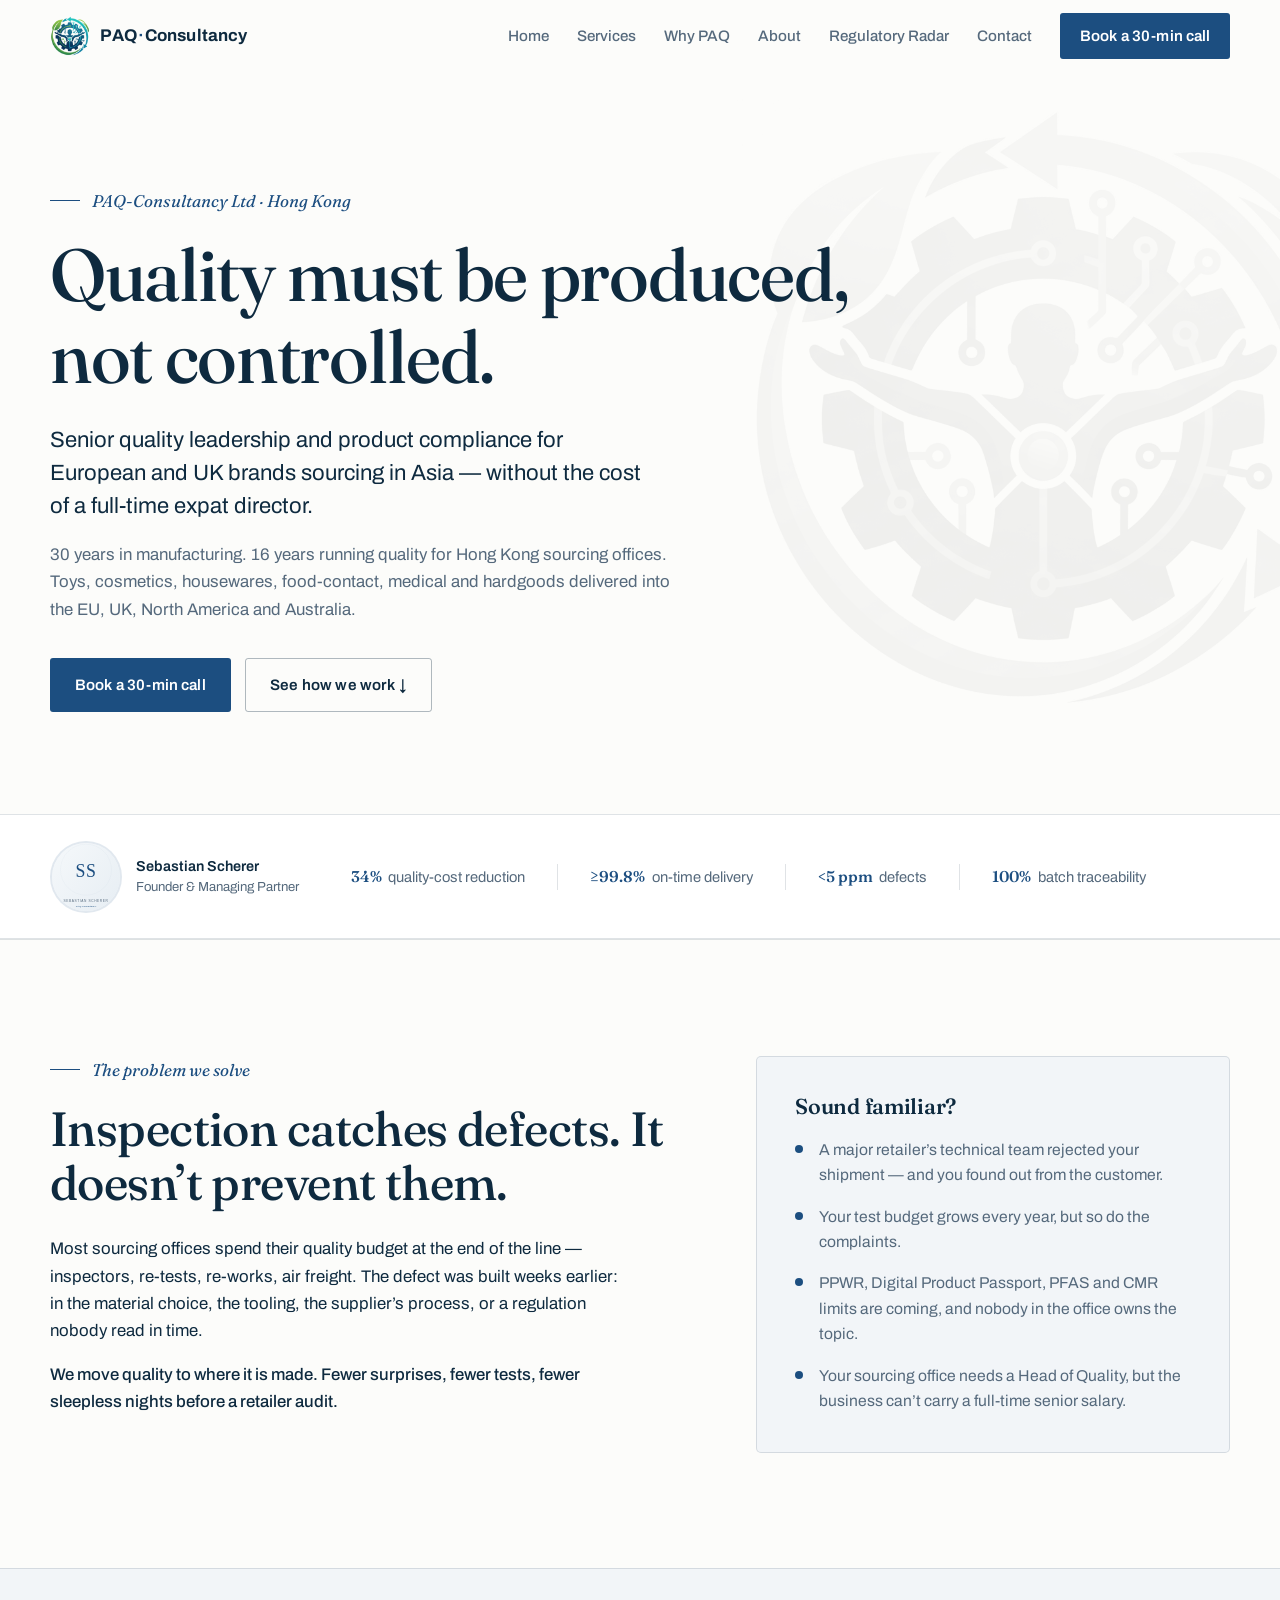
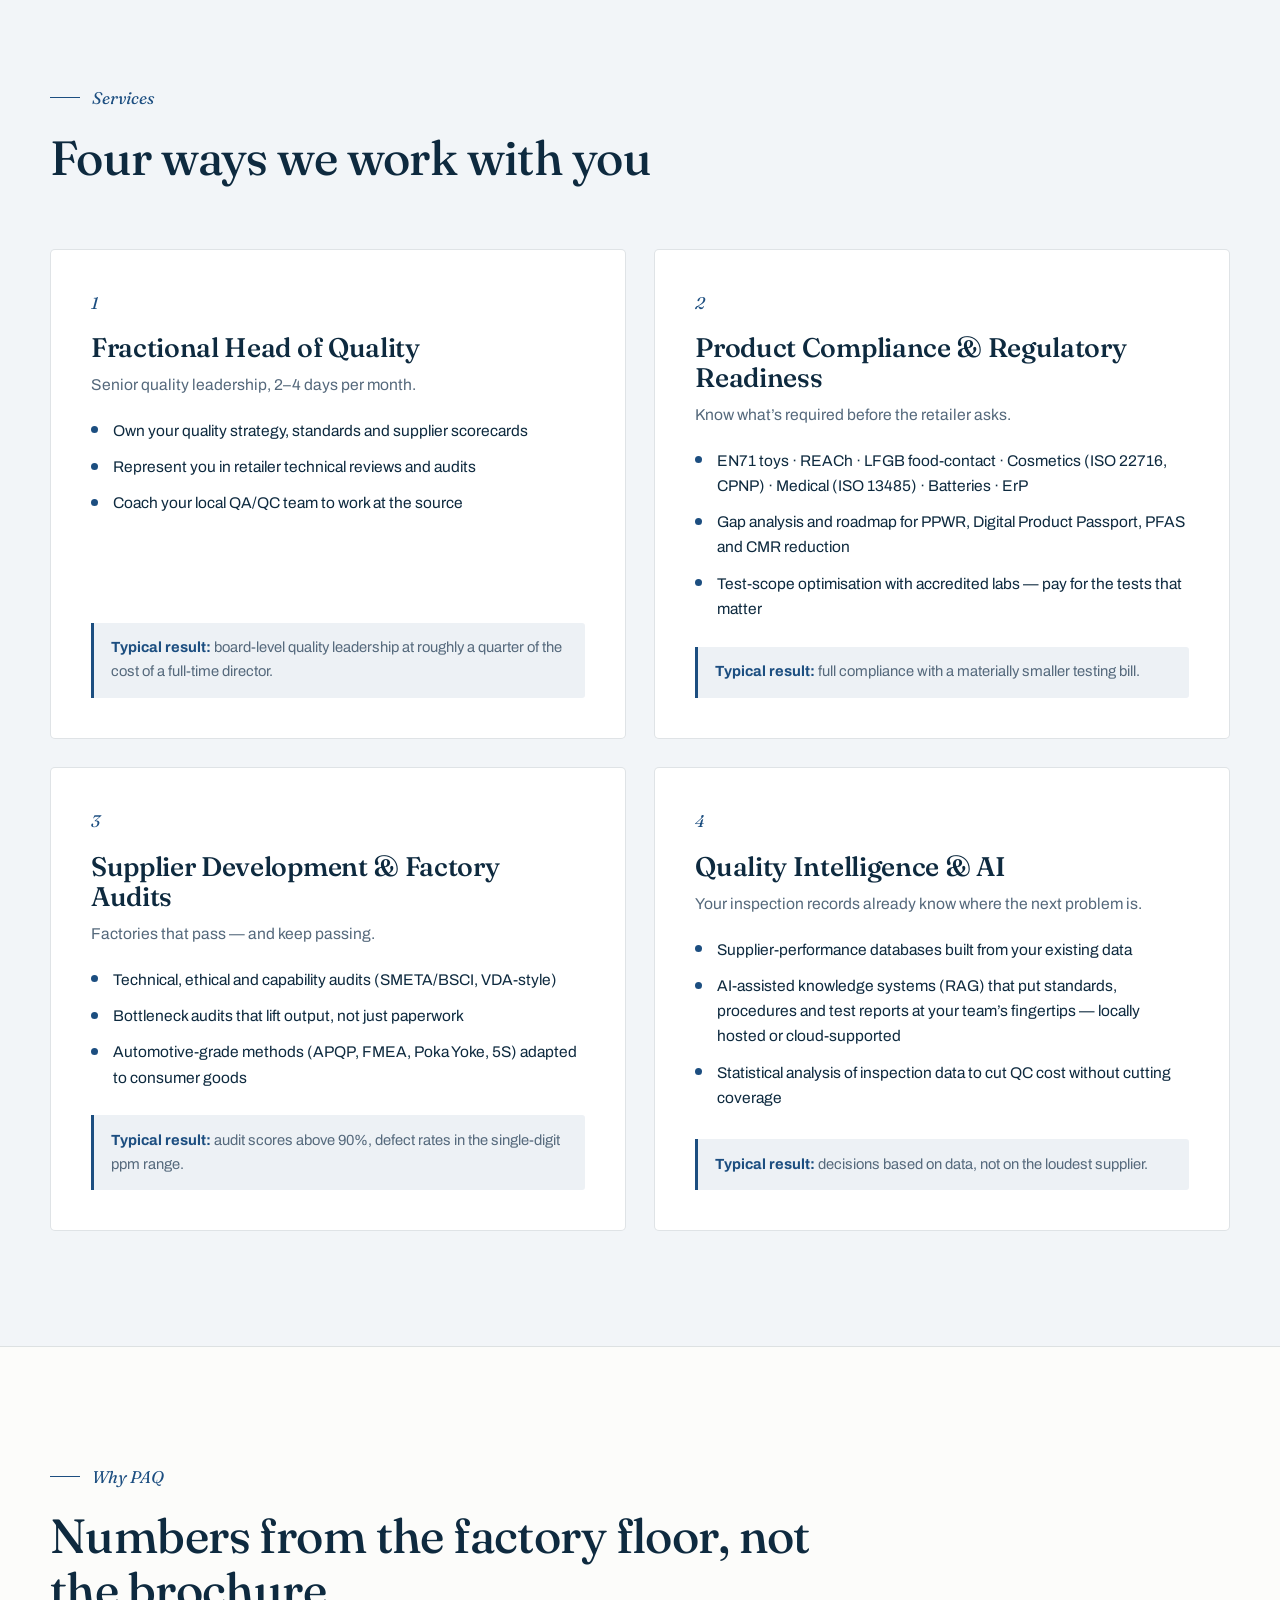
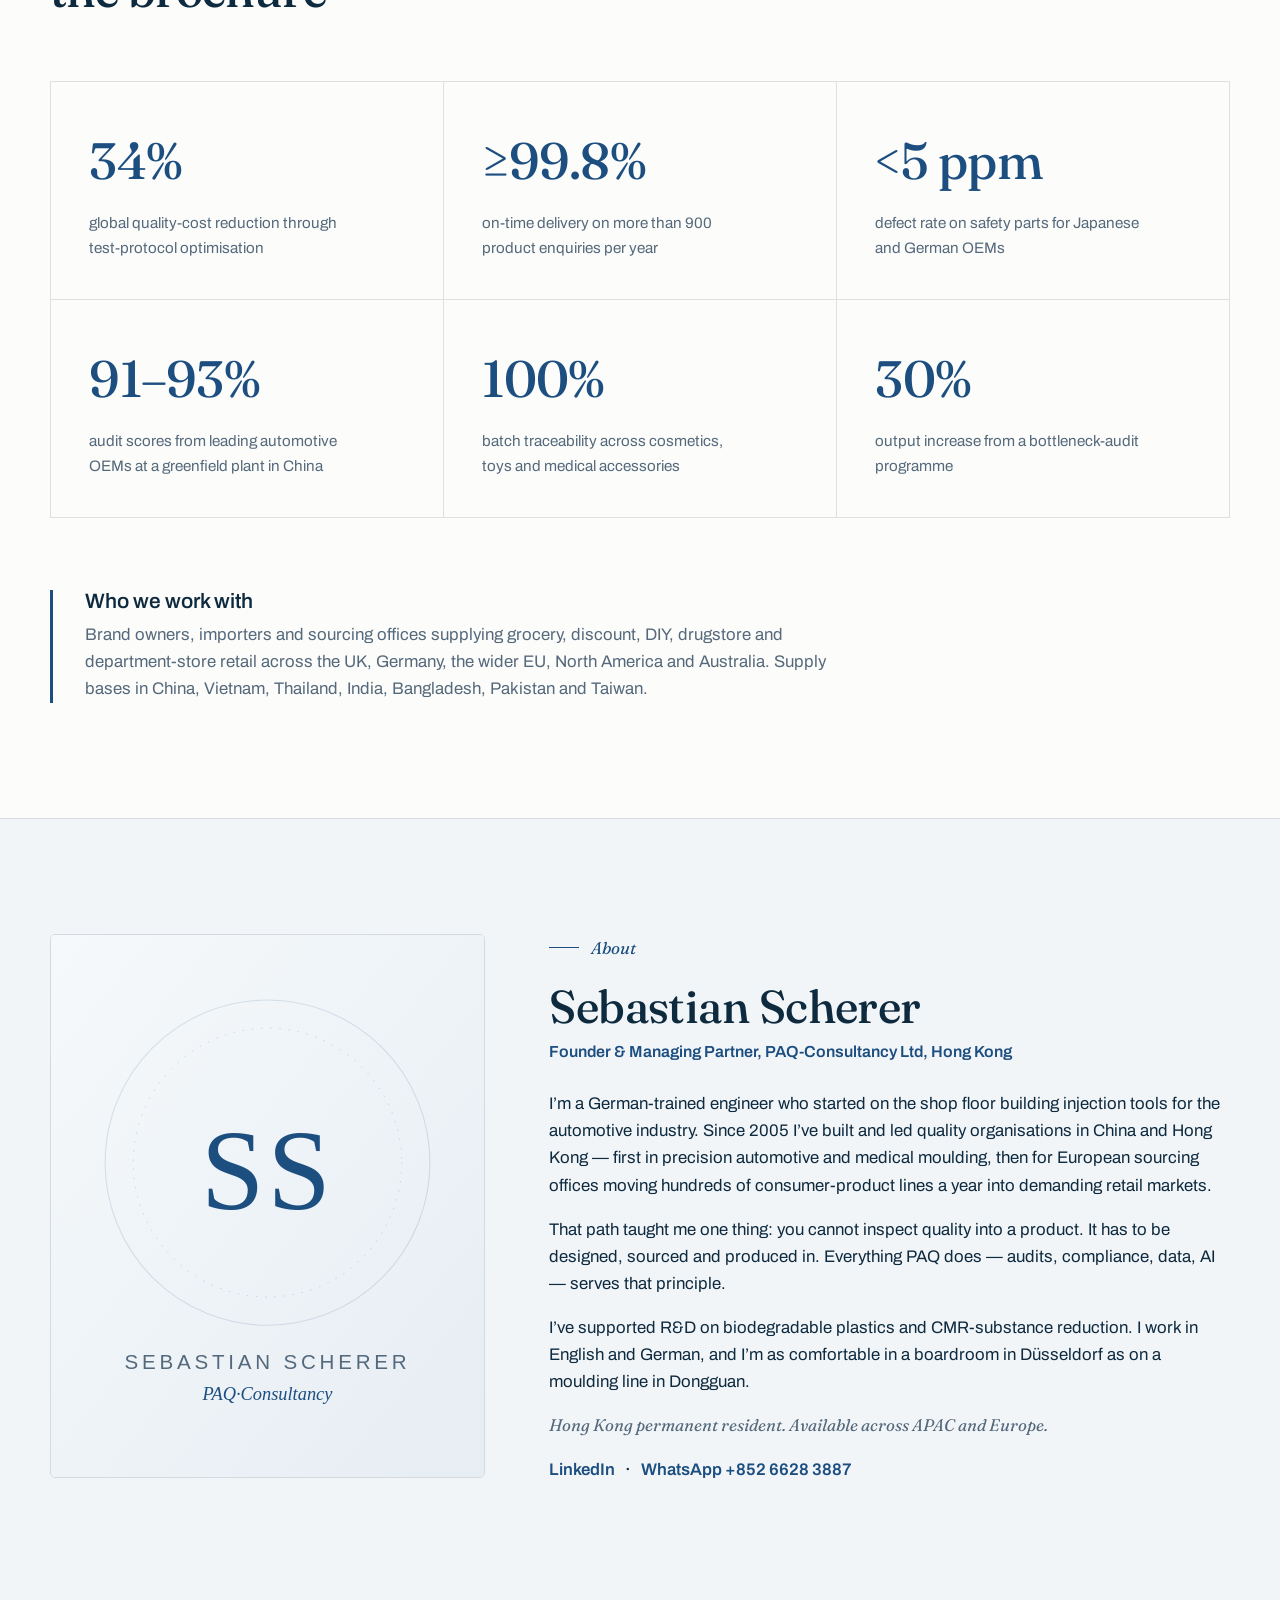
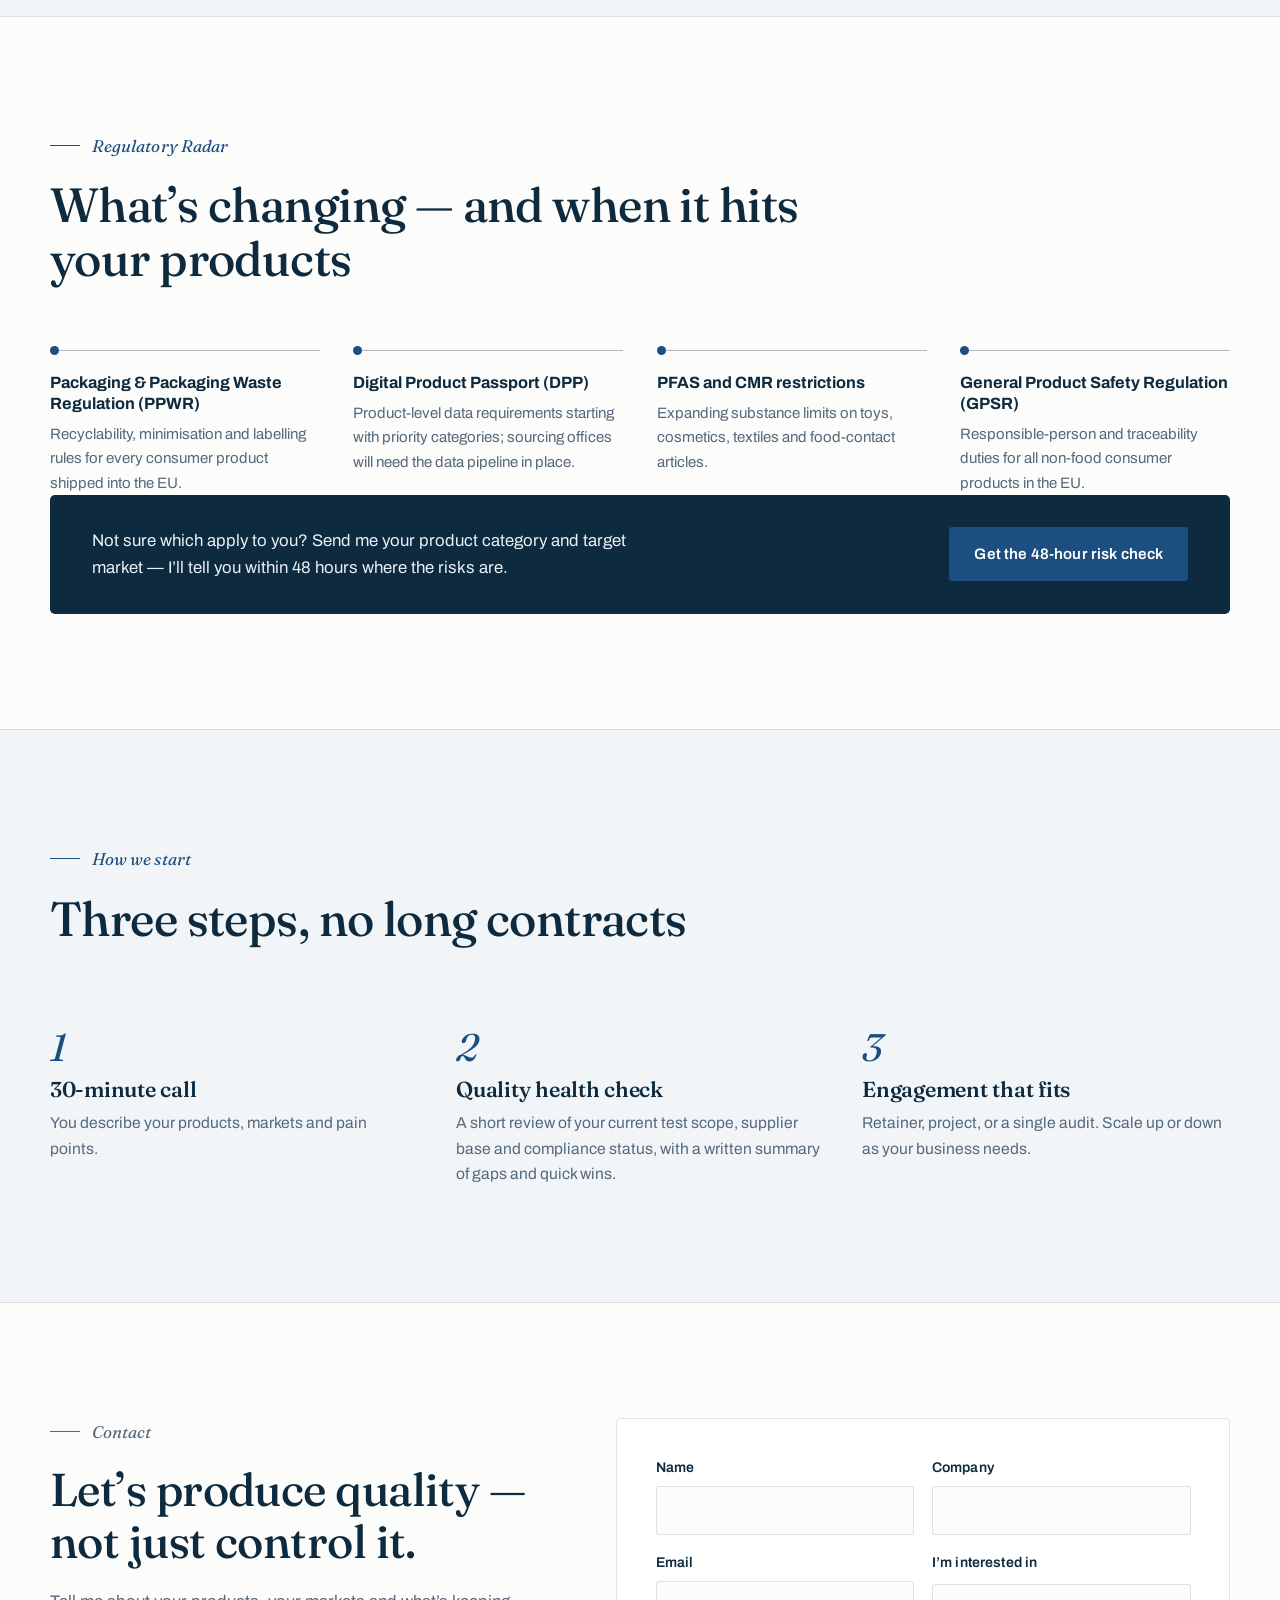
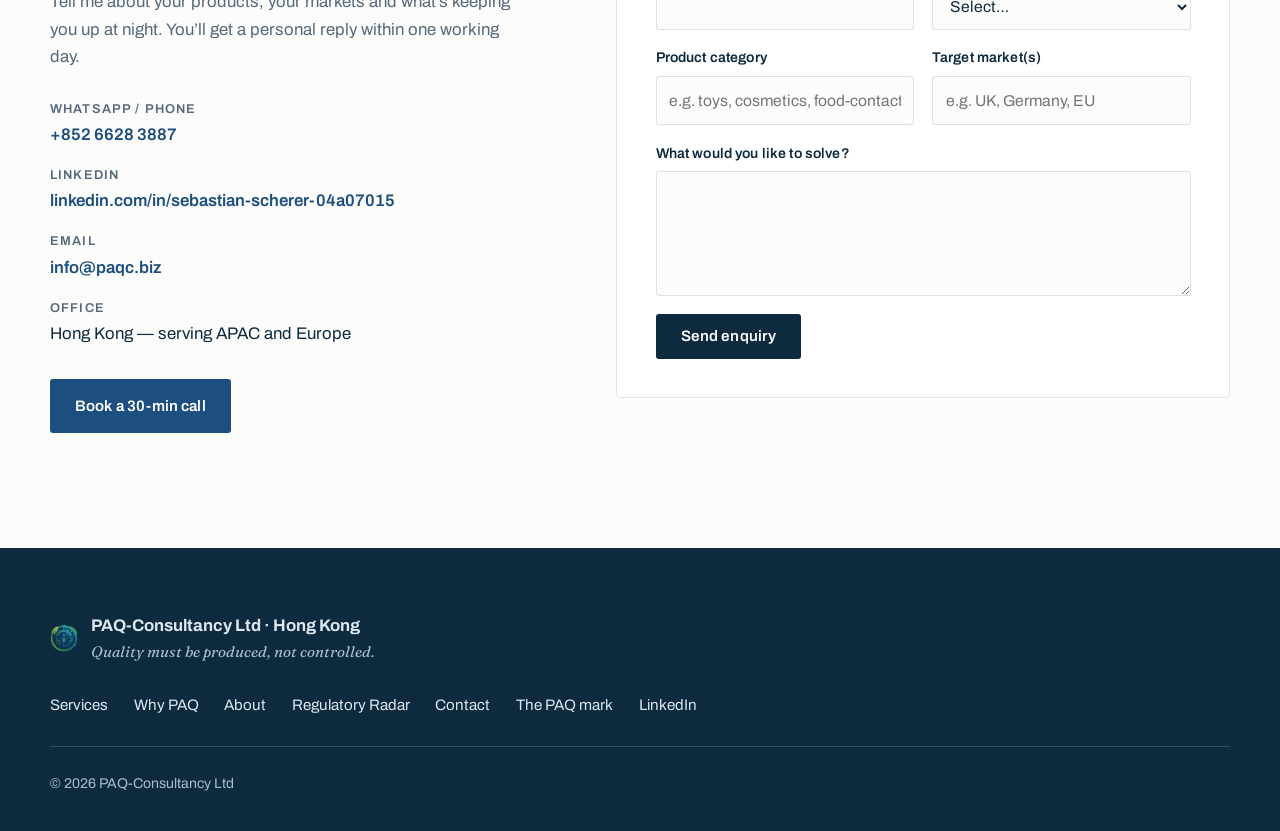
==== commit 72c0a18f: "Remove BTHA voting-membership claims (privilege ends with HTI departure); tighter hero; v=4 cache-bu" ====
--- a/index.html
+++ b/index.html
@@ -10,7 +10,7 @@
   <link rel="preconnect" href="https://fonts.googleapis.com">
   <link rel="preconnect" href="https://fonts.gstatic.com" crossorigin>
   <link href="https://fonts.googleapis.com/css2?family=Archivo:wght@400;500;600;700&family=Fraunces:ital,opsz,wght@0,9..144,400..640;1,9..144,400..640&display=swap" rel="stylesheet">
-  <link rel="stylesheet" href="styles.css">
+  <link rel="stylesheet" href="styles.css?v=4">
 </head>
 <body>
   <a class="skip-link" href="#main">Skip to content</a>
@@ -73,7 +73,6 @@
           <li><strong>≥99.8%</strong> on-time delivery</li>
           <li><strong>&lt;5 ppm</strong> defects</li>
           <li><strong>100%</strong> batch traceability</li>
-          <li><strong>BTHA</strong> voting member</li>
         </ul>
       </div>
     </div>
@@ -240,10 +239,9 @@
             <p>That path taught me one thing: you cannot inspect quality into a product. It has to be
               designed, sourced and produced in. Everything PAQ does — audits, compliance, data, AI —
               serves that principle.</p>
-            <p>I hold voting membership in the British Toy &amp; Hobby Association on upcoming toy and
-              product-safety legislation, and I’ve supported R&amp;D on biodegradable plastics and
-              CMR-substance reduction. I work in English and German, and I’m as comfortable in a
-              boardroom in Düsseldorf as on a moulding line in Dongguan.</p>
+            <p>I’ve supported R&amp;D on biodegradable plastics and CMR-substance reduction. I work in
+              English and German, and I’m as comfortable in a boardroom in Düsseldorf as on a
+              moulding line in Dongguan.</p>
             <p class="about__meta">Hong Kong permanent resident. Available across APAC and
               Europe.</p>
             <p class="about__links">
@@ -423,6 +421,6 @@
     </div>
   </footer>
 
-  <script src="main.js" defer></script>
+  <script src="main.js?v=4" defer></script>
 </body>
 </html>
--- a/styles.css
+++ b/styles.css
@@ -1,27 +1,25 @@
 /* ============================================================
-   PAQ-Consultancy Ltd — editorial precision system (v2)
-   Direction: light editorial minimalist. Paper ground, deep-navy
-   ink, teal & green accents taken from the emblem. Type pairs
-   Fraunces (serif display) with Archivo (grotesk).
-   Signature motif: the calibration gauge — hairline ring with
-   tick marks, drawn from the logo's gear.
+   PAQ-Consultancy Ltd — v4 "quality leadership" system
+   Direction: clean, light, generous white space.
+   One accent colour only: deep blue. Ink navy for text,
+   hairline rules for structure. Fraunces (serif display) +
+   Archivo (grotesk). Headings are sentence case.
    ============================================================ */
 
 :root {
-  --paper:        #fbfbf8;
-  --paper-tint:   #f1f4ef;
+  --paper:        #fcfcfa;
+  --paper-tint:   #f2f5f8;
   --ink:          #0e2a3f;
   --ink-deep:     #0a1f30;
-  --slate:        #57697b;
+  --slate:        #55697c;
   --slate-light:  #a9becd;
-  --teal-ink:     #0f7a70;   /* teal readable on paper */
-  --teal:         #2fbdb0;
-  --teal-bright:  #46dbc9;   /* teal on navy */
-  --green:        #77b83f;
-  --green-bright: #93d457;   /* green on navy */
-  --hairline:       rgba(14, 42, 63, .14);
-  --hairline-strong:rgba(14, 42, 63, .30);
-  --hairline-light: rgba(255, 255, 255, .16);
+  --accent:       #1c4e80;   /* deep blue — the only accent */
+  --accent-dark:  #153d64;
+  --accent-bright:#7fb0dd;   /* accent readable on navy */
+  --accent-soft:  rgba(28, 78, 128, .08);
+  --hairline:       rgba(14, 42, 63, .13);
+  --hairline-strong:rgba(14, 42, 63, .32);
+  --hairline-light: rgba(255, 255, 255, .17);
 
   --font-serif: "Fraunces", Georgia, "Times New Roman", serif;
   --font-sans:  "Archivo", system-ui, -apple-system, sans-serif;
@@ -47,14 +45,19 @@
 h1, h2, h3 {
   font-family: var(--font-serif);
   font-weight: 500;
-  line-height: 1.1;
+  line-height: 1.12;
   letter-spacing: -.012em;
   margin: 0;
 }
 p { margin: 0 0 1em; }
-ul[role="list"] { list-style: none; margin: 0; padding: 0; }
+ul[role="list"], ol.steps { list-style: none; margin: 0; padding: 0; }
 a { color: inherit; text-decoration-thickness: 1px; text-underline-offset: 3px; }
-:focus-visible { outline: 3px solid var(--teal-ink); outline-offset: 3px; border-radius: 2px; }
+:focus-visible { outline: 3px solid var(--accent); outline-offset: 3px; border-radius: 2px; }
+
+.sr-only {
+  position: absolute; width: 1px; height: 1px; overflow: hidden;
+  clip: rect(0 0 0 0); white-space: nowrap;
+}
 
 .skip-link {
   position: absolute; left: 1rem; top: -4rem; z-index: 100;
@@ -67,457 +70,477 @@
 /* ---------- shared pieces ---------- */
 .shell { width: min(var(--shell), 100% - clamp(2.5rem, 7vw, 6rem)); margin-inline: auto; }
 
-/* kicker: italic serif label with a short rule — the page's running header */
 .eyebrow {
   font-family: var(--font-serif);
   font-style: italic;
   font-size: 1.06rem;
   letter-spacing: .005em;
-  color: var(--teal-ink);
+  color: var(--accent);
   display: flex; align-items: center; gap: .7em;
   margin: 0 0 1.2rem;
 }
-.section--navy .eyebrow, .agi .eyebrow { color: var(--teal-bright); }
-.eyebrow__tick {
-  width: 30px; height: 1px; background: currentColor;
-  position: relative; flex: none;
-}
-.eyebrow__tick::after {
-  content: ""; position: absolute; right: -3px; top: -3px;
-  width: 7px; height: 7px; border-radius: 50%; background: var(--green);
-}
-.section--navy .eyebrow__tick::after, .agi .eyebrow__tick::after { background: var(--green-bright); }
-
-.section { padding: clamp(4rem, 8.5vw, 7rem) 0; border-top: 1px solid var(--hairline); }
+.eyebrow__tick { width: 30px; height: 1px; background: currentColor; flex: none; }
+
+.section { padding: clamp(4.5rem, 9vw, 7.5rem) 0; border-top: 1px solid var(--hairline); }
 .section--paper { background: var(--paper); }
 .section--tint  { background: var(--paper-tint); }
-.section--navy  { background: var(--ink); color: #e4eef3; border-top-color: var(--ink); }
-.section--flush { padding-bottom: clamp(4rem, 8.5vw, 7rem); }
-
-.section__head { max-width: 760px; margin-bottom: clamp(2.5rem, 5vw, 4rem); }
-.section__head h2 { font-size: clamp(2rem, 3.6vw, 2.9rem); font-weight: 480; }
-.section__head--split {
-  max-width: none;
-  display: grid; gap: 1.5rem; align-items: end;
-  grid-template-columns: 1.2fr .8fr;
-}
-.section__intro { color: var(--slate); max-width: 52ch; margin: 1.1rem 0 0; }
-.section--navy .section__intro { color: var(--slate-light); }
+
+.section__head { max-width: 780px; margin-bottom: clamp(2.8rem, 5vw, 4.2rem); }
+.section__head h2 { font-size: clamp(2.05rem, 3.8vw, 3rem); font-weight: 480; }
 
 .btn {
   display: inline-block;
   font-family: var(--font-sans);
   font-weight: 600; font-size: .95rem; letter-spacing: .01em;
-  padding: .8rem 1.45rem; border-radius: var(--radius);
+  padding: .85rem 1.5rem; border-radius: var(--radius);
   text-decoration: none; border: 1.5px solid transparent;
   transition: background .18s ease, color .18s ease, border-color .18s ease;
   cursor: pointer;
 }
+.btn--accent { background: var(--accent); color: #fff; }
+.btn--accent:hover { background: var(--accent-dark); }
 .btn--primary { background: var(--ink); color: var(--paper); }
-.btn--primary:hover { background: var(--teal-ink); }
+.btn--primary:hover { background: var(--accent); }
 .btn--ghost { border-color: var(--hairline-strong); color: var(--ink); }
-.btn--ghost:hover { border-color: var(--teal-ink); color: var(--teal-ink); }
-
-/* reveal on scroll — gentle, uniform */
-[data-reveal] { opacity: 0; transform: translateY(16px); transition: opacity .65s ease, transform .65s cubic-bezier(.22,.61,.36,1); }
+.btn--ghost:hover { border-color: var(--accent); color: var(--accent); }
+
+/* scroll reveal */
+[data-reveal] { opacity: 0; transform: translateY(18px); transition: opacity .6s ease, transform .6s ease; }
 [data-reveal].in { opacity: 1; transform: none; }
-
-/* ============================================================
-   NAV
-   ============================================================ */
+@media (prefers-reduced-motion: reduce) {
+  [data-reveal] { opacity: 1; transform: none; transition: none; }
+  html { scroll-behavior: auto; }
+}
+
+/* ---------- nav ---------- */
 .nav {
   position: fixed; inset: 0 0 auto 0; z-index: 50;
-  transition: background .3s ease, border-color .3s ease, backdrop-filter .3s ease;
-  border-bottom: 1px solid transparent;
+  transition: background .25s ease, box-shadow .25s ease;
 }
 .nav.is-scrolled {
-  background: rgba(251, 251, 248, .88);
-  backdrop-filter: blur(14px);
-  -webkit-backdrop-filter: blur(14px);
-  border-bottom-color: var(--hairline);
+  background: rgba(252, 252, 250, .92);
+  backdrop-filter: blur(10px);
+  box-shadow: 0 1px 0 var(--hairline);
 }
 .nav__inner {
-  width: min(1240px, 100% - 2.5rem); margin-inline: auto;
+  width: min(var(--shell), 100% - clamp(2rem, 6vw, 5rem));
+  margin-inline: auto;
   height: var(--nav-h);
-  display: flex; align-items: center; justify-content: space-between; gap: 1rem;
-}
-.nav__brand {
-  display: flex; align-items: center; gap: .7rem;
-  font-family: var(--font-serif); font-weight: 560; font-size: 1.18rem;
-  color: var(--ink); text-decoration: none; letter-spacing: 0;
-}
+  display: flex; align-items: center; justify-content: space-between; gap: 1.5rem;
+}
+.nav__brand { display: flex; align-items: center; gap: .65rem; text-decoration: none; }
 .nav__logo { border-radius: 50%; }
-.nav__name em { font-style: normal; color: var(--teal-ink); }
-.nav__links { display: flex; align-items: center; gap: 1.7rem; }
-.nav__links a {
-  color: var(--slate); text-decoration: none; font-size: .92rem; font-weight: 500;
-  transition: color .18s ease;
-}
-.nav__links a:hover { color: var(--ink); }
-.nav__cta {
-  border: 1.5px solid var(--ink); color: var(--ink) !important;
-  padding: .45rem 1rem; border-radius: var(--radius);
-  transition: background .18s ease, color .18s ease, border-color .18s ease !important;
-}
-.nav__cta:hover { background: var(--ink); color: var(--paper) !important; }
+.nav__name { font-weight: 700; letter-spacing: .01em; font-size: 1.06rem; }
+.nav__name em { font-style: normal; color: var(--accent); padding: 0 .05em; }
+.nav__links { display: flex; align-items: center; gap: clamp(1.1rem, 2.2vw, 1.9rem); }
+.nav__links > a:not(.btn) {
+  text-decoration: none; font-weight: 500; font-size: .95rem; color: var(--slate);
+  transition: color .15s ease;
+}
+.nav__links > a:not(.btn):hover { color: var(--accent); }
+.nav__cta { padding: .62rem 1.15rem; }
+
 .nav__toggle {
-  display: none; flex-direction: column; gap: 5px;
-  background: none; border: 0; padding: .5rem; cursor: pointer;
-}
-.nav__toggle span { width: 24px; height: 2px; background: var(--ink); border-radius: 2px; transition: transform .25s, opacity .25s; }
-.nav__toggle[aria-expanded="true"] span:nth-child(1) { transform: translateY(7px) rotate(45deg); }
-.nav__toggle[aria-expanded="true"] span:nth-child(2) { opacity: 0; }
-.nav__toggle[aria-expanded="true"] span:nth-child(3) { transform: translateY(-7px) rotate(-45deg); }
-
-/* ============================================================
-   HERO — masthead
-   ============================================================ */
+  display: none;
+  background: none; border: 0; padding: .55rem; cursor: pointer;
+}
+.nav__toggle span {
+  display: block; width: 24px; height: 2px; background: var(--ink); margin: 5px 0;
+  transition: transform .2s ease, opacity .2s ease;
+}
+
+/* ---------- hero ---------- */
 .hero {
-  position: relative; overflow: clip;
-  min-height: 100svh;
-  display: flex; flex-direction: column; justify-content: center;
-  padding: calc(var(--nav-h) + 3rem) 0 4.5rem;
-  background:
-    radial-gradient(46% 42% at 82% 30%, rgba(47, 189, 176, .10), transparent 62%),
-    var(--paper);
+  position: relative; overflow: hidden;
+  padding: calc(var(--nav-h) + clamp(4rem, 9vw, 7.5rem)) 0 clamp(4.5rem, 8vw, 6.5rem);
+}
+.hero__emblem {
+  position: absolute; top: 50%; right: -6%;
+  width: min(52vw, 620px);
+  transform: translateY(-50%);
+  opacity: .055;
+  pointer-events: none;
+  filter: grayscale(100%);
+}
+.hero__copy { max-width: 880px; position: relative; }
+.hero__copy h1 {
+  font-size: clamp(2.7rem, 6vw, 4.6rem);
+  font-weight: 480;
+  letter-spacing: -.018em;
+  margin: 0 0 1.6rem;
+}
+.hero__lede {
+  font-size: clamp(1.18rem, 1.8vw, 1.38rem);
+  line-height: 1.5;
   color: var(--ink);
-}
-.hero__inner {
+  max-width: 46ch;
+  margin-bottom: 1.1rem;
+}
+.hero__sub { color: var(--slate); max-width: 62ch; margin-bottom: 2.2rem; }
+.hero__actions { display: flex; flex-wrap: wrap; gap: .9rem; }
+
+/* ---------- trust strip ---------- */
+.trust {
+  border-top: 1px solid var(--hairline);
+  border-bottom: 1px solid var(--hairline);
+  background: #fff;
+  padding: 1.6rem 0;
+}
+.trust__inner { display: flex; align-items: center; gap: clamp(1.8rem, 4vw, 3.2rem); }
+.trust__person { display: flex; align-items: center; gap: .9rem; margin: 0; flex: none; }
+.trust__avatar {
+  width: 72px; height: 72px; border-radius: 50%;
+  object-fit: cover;
+  border: 2px solid var(--accent-soft);
+  background: var(--paper-tint);
+}
+.trust__person figcaption { font-size: .9rem; line-height: 1.35; font-weight: 600; }
+.trust__person figcaption span { font-weight: 400; color: var(--slate); font-size: .82rem; }
+.trust__items {
+  display: flex; flex-wrap: wrap; align-items: center;
+  gap: .55rem clamp(1.2rem, 2.6vw, 2rem);
+}
+.trust__items li {
+  font-size: .92rem; color: var(--slate);
+  display: flex; align-items: baseline; gap: .45em;
+}
+.trust__items li + li { padding-left: clamp(1.2rem, 2.6vw, 2rem); border-left: 1px solid var(--hairline); }
+.trust__items strong {
+  font-family: var(--font-serif); font-weight: 560;
+  color: var(--accent); font-size: 1.06em;
+  white-space: nowrap;
+}
+
+/* ---------- problem ---------- */
+.problem {
+  display: grid; gap: clamp(2.5rem, 5vw, 5rem);
+  grid-template-columns: 1.15fr .85fr;
+  align-items: start;
+}
+.problem__lead h2 {
+  font-size: clamp(2.05rem, 3.8vw, 3rem); font-weight: 480;
+  margin-bottom: 1.6rem;
+}
+.problem__lead p { max-width: 58ch; }
+.problem__lead p + p { color: var(--ink); font-weight: 500; }
+.problem__familiar {
+  background: var(--paper-tint);
+  border: 1px solid var(--hairline);
+  border-radius: calc(var(--radius) + 2px);
+  padding: clamp(1.6rem, 3vw, 2.4rem);
+}
+.problem__familiar h3 {
+  font-size: 1.35rem; font-weight: 560; margin-bottom: 1.1rem;
+}
+.problem__familiar li {
   position: relative;
-  width: min(var(--shell), 100% - clamp(2.5rem, 7vw, 6rem)); margin-inline: auto;
-  display: grid; grid-template-columns: 1.08fr .92fr; align-items: center;
-  gap: clamp(2.5rem, 6vw, 5rem);
-}
-.hero__copy h1 {
-  font-size: clamp(2.5rem, 4.9vw, 4.15rem);
-  font-weight: 460;
-  line-height: 1.06;
-  letter-spacing: -.016em;
-  margin-bottom: 1.5rem;
-}
-.hero__lede { font-size: clamp(1.06rem, 1.5vw, 1.22rem); color: var(--slate); max-width: 46ch; margin-bottom: 2.2rem; }
-.hero__actions { display: flex; gap: .9rem; flex-wrap: wrap; }
-
-/* one orchestrated entrance on load, nothing else moves unprovoked */
-@media (prefers-reduced-motion: no-preference) {
-  .hero__copy > * { animation: hero-in .85s cubic-bezier(.22,.61,.36,1) both; }
-  .hero__copy h1    { animation-delay: .06s; }
-  .hero__copy .hero__lede    { animation-delay: .14s; }
-  .hero__copy .hero__actions { animation-delay: .22s; }
-  .hero__emblem { animation: hero-in 1s cubic-bezier(.22,.61,.36,1) .18s both; }
-}
-@keyframes hero-in { from { opacity: 0; transform: translateY(16px); } }
-
-.hero__scrollcue {
-  position: absolute; left: 50%; bottom: 1.2rem; transform: translateX(-50%);
-  font-size: .74rem; letter-spacing: .3em; text-indent: .3em;
-  color: var(--slate); margin: 0;
-}
-.hero__scrollcue::after {
-  content: ""; display: block; margin: .5rem auto 0;
-  width: 1px; height: 32px;
-  background: linear-gradient(var(--hairline-strong), transparent);
-}
-
-/* --- calibration gauge: the emblem set like an instrument dial --- */
-.gauge { position: relative; width: min(520px, 100%); margin-inline: auto; }
-.gauge__logo { position: absolute; inset: 16.5%; width: 67%; height: 67%; }
-.gauge__ring { display: block; width: 100%; height: auto; }
-
-/* ============================================================
-   ABOUT
-   ============================================================ */
-.about__grid {
-  display: grid; grid-template-columns: 1.15fr .85fr;
-  gap: clamp(2.5rem, 6vw, 5rem); align-items: start;
-}
-.about__text p { max-width: 62ch; }
-.about__text p:first-child {
-  font-family: var(--font-serif);
-  font-size: clamp(1.25rem, 1.9vw, 1.5rem);
-  line-height: 1.45;
+  padding: 0 0 1rem 1.5rem;
+  color: var(--slate);
+  font-size: .98rem;
+}
+.problem__familiar li:last-child { padding-bottom: 0; }
+.problem__familiar li::before {
+  content: ""; position: absolute; left: 0; top: .52em;
+  width: 8px; height: 8px; border-radius: 50%;
+  background: var(--accent);
+}
+
+/* ---------- service cards ---------- */
+.cards {
+  display: grid; gap: clamp(1.2rem, 2.4vw, 1.8rem);
+  grid-template-columns: repeat(2, 1fr);
+}
+.card {
+  background: #fff;
+  border: 1px solid var(--hairline);
+  border-radius: calc(var(--radius) + 2px);
+  padding: clamp(1.7rem, 3.2vw, 2.5rem);
+  display: flex; flex-direction: column;
+  transition: border-color .2s ease, box-shadow .2s ease;
+}
+.card:hover { border-color: var(--accent); box-shadow: 0 10px 30px -18px rgba(14, 42, 63, .35); }
+.card__num {
+  font-family: var(--font-serif); font-style: italic;
+  color: var(--accent); font-size: 1.05rem;
+  margin: 0 0 1rem;
+}
+.card h3 { font-size: clamp(1.4rem, 2.1vw, 1.7rem); font-weight: 540; margin-bottom: .55rem; }
+.card__promise {
+  color: var(--slate); font-size: .98rem; margin-bottom: 1.3rem;
+}
+.card ul { display: grid; gap: .7rem; margin-bottom: 1.6rem; }
+.card li {
+  position: relative; padding-left: 1.35rem;
+  font-size: .97rem; color: var(--ink);
+}
+.card li::before {
+  content: ""; position: absolute; left: 0; top: .55em;
+  width: 7px; height: 7px; border-radius: 50%;
+  background: var(--accent);
+}
+.card__result {
+  margin-top: auto; margin-bottom: 0;
+  border-left: 3px solid var(--accent);
+  background: var(--accent-soft);
+  padding: .85rem 1.05rem;
+  font-size: .92rem; color: var(--slate);
+  border-radius: 0 var(--radius) var(--radius) 0;
+}
+.card__result span { font-weight: 700; color: var(--accent); }
+
+/* ---------- stats ---------- */
+.stats {
+  display: grid;
+  grid-template-columns: repeat(3, 1fr);
+  border-top: 1px solid var(--hairline);
+  border-left: 1px solid var(--hairline);
+  margin-bottom: clamp(3rem, 6vw, 4.5rem);
+}
+.stat {
+  border-right: 1px solid var(--hairline);
+  border-bottom: 1px solid var(--hairline);
+  padding: clamp(1.6rem, 3vw, 2.4rem);
+}
+.stat dt {
+  font-family: var(--font-serif); font-weight: 480;
+  font-size: clamp(2.3rem, 4vw, 3.2rem);
+  color: var(--accent);
+  letter-spacing: -.015em;
+  margin-bottom: .5rem;
+}
+.stat dd { margin: 0; color: var(--slate); font-size: .95rem; max-width: 30ch; }
+
+.clients {
+  border-left: 3px solid var(--accent);
+  padding-left: clamp(1.2rem, 2.5vw, 2rem);
+  max-width: 780px;
+}
+.clients h3 { font-size: 1.3rem; font-weight: 560; font-family: var(--font-sans); letter-spacing: 0; margin-bottom: .5rem; }
+.clients p { color: var(--slate); margin: 0; }
+
+/* ---------- about ---------- */
+.about {
+  display: grid; gap: clamp(2.5rem, 5vw, 5rem);
+  grid-template-columns: .78fr 1.22fr;
+  align-items: start;
+}
+.about__photo { margin: 0; }
+.about__photo img {
+  width: 100%; aspect-ratio: 4 / 5; object-fit: cover;
+  border-radius: calc(var(--radius) + 2px);
+  border: 1px solid var(--hairline);
+}
+.about__text h2 { font-size: clamp(2.05rem, 3.6vw, 2.9rem); font-weight: 480; margin-bottom: .4rem; }
+.about__role {
+  font-weight: 600; color: var(--accent);
+  font-size: 1rem; margin-bottom: 1.6rem;
+}
+.about__text > p:not(.eyebrow):not(.about__role):not(.about__meta):not(.about__links) { color: var(--ink); }
+.about__meta { color: var(--slate); font-style: italic; font-family: var(--font-serif); }
+.about__links { display: flex; gap: .6em; font-weight: 600; }
+.about__links a { color: var(--accent); text-decoration: none; }
+.about__links a:hover { text-decoration: underline; }
+
+/* ---------- regulatory radar ---------- */
+.radar {
+  display: grid;
+  grid-template-columns: repeat(4, 1fr);
+  gap: clamp(1.4rem, 2.6vw, 2.2rem);
+  margin-bottom: clamp(2.6rem, 5vw, 3.6rem);
+}
+.radar__item { position: relative; padding-top: 1.35rem; }
+.radar__item::before {
+  content: ""; position: absolute; top: 0; left: 0; right: 0;
+  height: 1px; background: var(--hairline-strong);
+}
+.radar__item::after {
+  content: ""; position: absolute; top: -4px; left: 0;
+  width: 9px; height: 9px; border-radius: 50%;
+  background: var(--accent);
+}
+.radar__item h3 {
+  font-family: var(--font-sans); font-size: 1.02rem; font-weight: 700;
+  letter-spacing: 0; line-height: 1.3; margin-bottom: .5rem;
+}
+.radar__item p { color: var(--slate); font-size: .94rem; margin: 0; }
+
+.riskcheck {
+  display: flex; flex-wrap: wrap; align-items: center; gap: 1.2rem 2rem;
+  justify-content: space-between;
+  background: var(--ink);
+  color: #e8f0f6;
+  border-radius: calc(var(--radius) + 2px);
+  padding: clamp(1.4rem, 3vw, 2rem) clamp(1.6rem, 3.4vw, 2.6rem);
+}
+.riskcheck p { margin: 0; max-width: 58ch; }
+.riskcheck .btn--accent { flex: none; }
+
+/* ---------- steps ---------- */
+.steps {
+  display: grid; gap: clamp(1.4rem, 3vw, 2.4rem);
+  grid-template-columns: repeat(3, 1fr);
+}
+.step { position: relative; padding-top: 1.2rem; }
+.step__num {
+  font-family: var(--font-serif); font-style: italic;
+  font-size: 2.4rem; color: var(--accent);
+  display: block; line-height: 1; margin-bottom: .7rem;
+}
+.step h3 { font-size: 1.35rem; font-weight: 560; margin-bottom: .5rem; }
+.step p { color: var(--slate); margin: 0; font-size: .98rem; }
+
+/* ---------- contact ---------- */
+.contact {
+  display: grid; gap: clamp(2.5rem, 5vw, 5rem);
+  grid-template-columns: .9fr 1.1fr;
+  align-items: start;
+}
+.contact__intro h2 { font-size: clamp(2.05rem, 3.6vw, 2.9rem); font-weight: 480; margin-bottom: 1.3rem; }
+.contact__intro > p { color: var(--slate); max-width: 46ch; }
+.contact__details {
+  font-style: normal;
+  margin: 1.8rem 0 2rem;
+  display: grid; gap: 1.05rem;
+}
+.contact__details div { display: grid; gap: .1rem; }
+.contact__details span {
+  font-size: .8rem; text-transform: uppercase; letter-spacing: .09em;
+  color: var(--slate); font-weight: 600;
+}
+.contact__details a { color: var(--accent); font-weight: 600; text-decoration: none; }
+.contact__details a:hover { text-decoration: underline; }
+.contact__details p { margin: 0; }
+
+.contact__form {
+  display: grid; gap: 1.1rem;
+  grid-template-columns: 1fr 1fr;
+  background: #fff;
+  border: 1px solid var(--hairline);
+  border-radius: calc(var(--radius) + 2px);
+  padding: clamp(1.5rem, 3vw, 2.4rem);
+}
+.field { display: grid; gap: .35rem; }
+.field--full { grid-column: 1 / -1; }
+.field label { font-size: .88rem; font-weight: 600; letter-spacing: .01em; }
+.field input, .field select, .field textarea {
+  font: inherit; font-size: .98rem;
+  padding: .68rem .8rem;
+  border: 1px solid var(--hairline);
+  border-radius: var(--radius);
+  background: var(--paper);
   color: var(--ink);
-}
-.about__facts { margin: 0; }
-.fact {
-  display: grid; grid-template-columns: 92px 1fr; gap: 1.2rem;
-  align-items: baseline;
-  padding: 1.15rem 0;
-  border-top: 1px solid var(--hairline);
-}
-.fact:last-child { border-bottom: 1px solid var(--hairline); }
-.fact dt {
-  font-family: var(--font-serif); font-weight: 480;
-  font-size: 2.3rem; color: var(--teal-ink); line-height: 1;
-}
-.fact:nth-child(2) dt { color: var(--ink); }
-.fact:nth-child(3) dt { color: var(--slate); }
-.fact dd { margin: 0; color: var(--slate); font-size: .96rem; max-width: 38ch; }
-
-/* ============================================================
-   SERVICES — three editorial columns, hairline-divided
-   ============================================================ */
-.pillars {
-  display: grid; grid-template-columns: repeat(3, 1fr);
-  border-top: 1px solid var(--hairline);
-}
-.pillar {
-  padding: 2.1rem 1.9rem 2.3rem;
-  border-right: 1px solid var(--hairline);
-  transition: background .22s ease;
-}
-.pillar:first-child { padding-left: 0; }
-.pillar:last-child { border-right: 0; padding-right: 0; }
-.pillar:hover { background: rgba(47, 189, 176, .05); }
-.pillar__icon { color: var(--teal-ink); margin-bottom: 1.25rem; }
-.pillar__icon svg { width: 40px; height: 40px; }
-.pillar h3 { font-size: 1.32rem; font-weight: 540; margin-bottom: .75rem; }
-.pillar p { color: var(--slate); font-size: .97rem; }
-.pillar__tags {
-  font-size: .8rem; letter-spacing: .03em;
-  color: var(--slate) !important;
-  border-top: 1px solid var(--hairline);
-  padding-top: .95rem; margin: 1.15rem 0 0;
-}
-
-/* ============================================================
-   PRACTICE AREAS — an index, not a card grid
-   ============================================================ */
-.sectors { border-top: 1px solid var(--hairline); }
-.sector {
-  display: grid; grid-template-columns: 64px minmax(220px, .42fr) 1fr;
-  gap: 1.4rem; align-items: baseline;
-  padding: 1.55rem .25rem;
-  border-bottom: 1px solid var(--hairline);
-  transition: background .2s ease;
-}
-.sector:hover { background: rgba(47, 189, 176, .045); }
-.sector__icon { width: 30px; height: 30px; color: var(--slate); transition: color .2s ease; }
-.sector:hover .sector__icon { color: var(--teal-ink); }
-.sector h3 { font-size: 1.22rem; font-weight: 540; }
-.sector:hover h3 { color: var(--teal-ink); }
-.sector h3, .sector p { transition: color .2s ease; }
-.sector p { font-size: .94rem; color: var(--slate); margin: 0; max-width: 62ch; }
-
-/* ============================================================
-   INDUSTRY 5.0
-   ============================================================ */
-.i5__intro { max-width: 820px; margin-bottom: 3.2rem; }
-.i5__intro h2 {
-  font-size: clamp(1.9rem, 3.4vw, 2.65rem); font-weight: 480;
-  margin-bottom: 1.3rem;
-}
-.i5__intro p { color: var(--slate); max-width: 64ch; }
-.i5__grid { display: grid; grid-template-columns: 1fr 1fr; gap: clamp(1.6rem, 4vw, 3.5rem); align-items: stretch; }
-
-.i5__principles { border-top: 1px solid var(--hairline-strong); }
-.i5__principles li {
-  display: grid; grid-template-columns: minmax(150px, .42fr) 1fr; gap: 1.2rem;
-  padding: 1.25rem .15rem;
-  border-bottom: 1px solid var(--hairline);
-}
-.i5__principles strong {
-  font-family: var(--font-serif); font-weight: 560; font-size: 1.08rem; color: var(--ink);
-}
-.i5__principles span { color: var(--slate); font-size: .95rem; }
-
-/* the single dark inversion outside The Mark — a plate of ink on the light page */
-.agi {
-  background: var(--ink);
-  color: #d3e4ee;
-  border-radius: var(--radius);
-  padding: clamp(1.8rem, 3vw, 2.4rem);
-  position: relative; overflow: hidden;
-}
-.agi::after {
-  content: ""; position: absolute; right: -70px; top: -70px;
-  width: 200px; height: 200px; border-radius: 50%;
-  border: 26px solid rgba(70, 219, 201, .12);
-}
-.agi h3 { font-size: 1.45rem; font-weight: 540; margin-bottom: .85rem; color: #f2f8fa; }
-.agi p { color: var(--slate-light); font-size: .98rem; }
-.agi__flow { display: grid; gap: .85rem; margin-top: 1.5rem; counter-reset: flow; }
-.agi__flow li {
-  display: flex; align-items: baseline; gap: .9rem;
-  font-size: .96rem; color: #d3e4ee;
-  counter-increment: flow;
-}
-.agi__flow li::before {
-  content: counter(flow) ".";
-  font-family: var(--font-serif); font-style: italic; font-size: 1.05rem;
-  color: var(--teal-bright); flex: none; min-width: 1.2em;
-}
-.agi__chip { font-weight: 700; color: #f2f8fa; }
-.agi__flow li:nth-child(2)::before { color: var(--green-bright); }
-.agi__flow li:nth-child(3)::before { color: var(--slate-light); }
-
-/* ============================================================
-   THE MARK — navy anchor section
-   ============================================================ */
+  width: 100%;
+}
+.field input:focus, .field select:focus, .field textarea:focus {
+  outline: none; border-color: var(--accent);
+  box-shadow: 0 0 0 3px var(--accent-soft);
+}
+.field textarea { resize: vertical; min-height: 120px; }
+.contact__submit { grid-column: 1 / -1; justify-self: start; }
+.contact__note { grid-column: 1 / -1; margin: 0; font-size: .9rem; color: var(--slate); }
+.contact__note a { color: var(--accent); }
+
+/* ---------- footer ---------- */
+.footer { background: var(--ink); color: #dbe7ef; }
+.footer__inner {
+  padding: clamp(2.8rem, 5vw, 4rem) 0 2.2rem;
+  display: grid; gap: 1.8rem;
+}
+.footer__brand { display: flex; align-items: center; gap: .8rem; }
+.footer__brand img { border-radius: 50%; }
+.footer__name { font-weight: 700; margin: 0; }
+.footer__tagline {
+  font-family: var(--font-serif); font-style: italic;
+  color: var(--slate-light); margin: 0; font-size: .95rem;
+}
+.footer__links { display: flex; flex-wrap: wrap; gap: .6rem 1.6rem; }
+.footer__links a {
+  color: #dbe7ef; text-decoration: none; font-size: .95rem;
+  transition: color .15s ease;
+}
+.footer__links a:hover { color: var(--accent-bright); }
+.footer__legal {
+  margin: 0; padding-top: 1.6rem;
+  border-top: 1px solid var(--hairline-light);
+  color: var(--slate-light); font-size: .88rem;
+}
+
+/* ---------- sub-page (the-mark.html) ---------- */
+.subpage { padding: calc(var(--nav-h) + clamp(3.5rem, 7vw, 5.5rem)) 0 0; }
+.subpage__head { max-width: 780px; margin-bottom: clamp(2.5rem, 5vw, 4rem); }
+.subpage__head h1 { font-size: clamp(2.4rem, 4.6vw, 3.6rem); font-weight: 480; }
+.subpage__head .section__intro { margin-top: 1.1rem; }
+.section__intro { color: var(--slate); max-width: 58ch; }
+
 .mark {
-  display: grid; grid-template-columns: .9fr 1.1fr;
-  gap: clamp(2.5rem, 6vw, 5.5rem); align-items: center;
-  margin-bottom: clamp(3rem, 6vw, 5rem);
+  display: grid; gap: clamp(2.5rem, 5vw, 4.5rem);
+  grid-template-columns: .9fr 1.1fr;
+  align-items: start;
 }
 .mark__emblem { margin: 0; }
 .mark__emblem img {
-  margin-inline: auto;
-  filter: drop-shadow(0 22px 50px rgba(0, 0, 0, .35));
-}
-.mark__legend { border-top: 1px solid var(--hairline-light); }
-.mark__item {
-  display: flex; gap: 1.2rem; align-items: flex-start;
-  padding: 1.05rem .2rem;
-  border-bottom: 1px solid var(--hairline-light);
-}
-.glyph { width: 32px; height: 32px; flex: none; color: var(--teal-bright); margin-top: .2rem; }
-.mark__item:nth-child(even) .glyph { color: var(--green-bright); }
-.mark__item h3 { font-size: 1.12rem; font-weight: 540; margin-bottom: .3rem; color: #f2f8fa; }
-.mark__item p { margin: 0; font-size: .92rem; color: var(--slate-light); max-width: 46ch; }
-
-.palette { border-top: 1px solid var(--hairline-light); padding-top: 2.2rem; }
-.palette__label {
-  font-family: var(--font-serif); font-style: italic;
-  font-size: 1.02rem; color: var(--teal-bright); margin: 0 0 1.3rem;
-}
-.palette__chips { display: grid; grid-template-columns: repeat(4, 1fr); gap: 1rem; }
-.palette__chips li { display: grid; gap: .4rem; }
-.palette__chips .chip { height: 42px; border-radius: var(--radius); }
-.chip--navy  { background: #12304a; border: 1px solid rgba(255,255,255,.14); }
-.chip--teal  { background: linear-gradient(135deg, #35d0c2, #1f9cc2); }
-.chip--green { background: linear-gradient(135deg, #9ad14f, #57a83c); }
-.chip--steel { background: linear-gradient(135deg, #7ca3c2, #4a7193); }
-.palette__chips strong { font-family: var(--font-sans); font-weight: 600; font-size: .92rem; color: #f2f8fa; }
-.palette__chips span:last-child { font-size: .84rem; color: var(--slate-light); }
-
-/* ============================================================
-   CONTACT — letterpress form: no card, hairline fields
-   ============================================================ */
-.contact { display: grid; grid-template-columns: .9fr 1.1fr; gap: clamp(2.5rem, 6vw, 5.5rem); align-items: start; }
-.contact__intro p { color: var(--slate); max-width: 42ch; }
-.contact__details {
-  font-style: normal; display: grid; gap: .35rem; margin-top: 1.7rem;
-  font-size: 1rem;
-}
-.contact__details a {
-  color: var(--ink); font-weight: 600; text-decoration: none;
-  border-bottom: 1.5px solid var(--teal-ink);
-  width: fit-content;
-  transition: color .18s ease;
-}
-.contact__details a:hover { color: var(--teal-ink); }
-.contact__details span { color: var(--slate); font-size: .9rem; }
-
-.contact__form {
-  display: grid; grid-template-columns: 1fr 1fr;
-  gap: 1.5rem 1.6rem;
-}
-.field { display: grid; gap: .3rem; }
-.field--full { grid-column: 1 / -1; }
-.field label {
-  font-size: .8rem; font-weight: 600; letter-spacing: .04em;
-  color: var(--slate);
-}
-.field input, .field select, .field textarea {
-  font: inherit; color: var(--ink);
-  border: 0; border-bottom: 1.5px solid var(--hairline-strong);
-  border-radius: 0; padding: .5rem 0 .6rem;
-  background: transparent;
-  transition: border-color .18s ease;
-}
-.field textarea { resize: vertical; min-height: 104px; }
-.field select { cursor: pointer; }
-.field input:focus, .field select:focus, .field textarea:focus {
-  outline: none; border-bottom-color: var(--teal-ink);
-}
-.contact__submit { justify-self: start; margin-top: .4rem; }
-.contact__note { grid-column: 1 / -1; margin: 0; font-size: .9rem; color: var(--teal-ink); }
-
-/* ============================================================
-   FOOTER
-   ============================================================ */
-.footer { background: var(--ink-deep); color: var(--slate-light); padding: 2.4rem 0; }
-.footer__inner { display: flex; align-items: center; justify-content: space-between; gap: 1.5rem; flex-wrap: wrap; }
-.footer__brand {
-  display: flex; align-items: center; gap: .6rem;
-  color: #f2f8fa; text-decoration: none;
-  font-family: var(--font-serif); font-weight: 560; font-size: 1.05rem;
-}
-.footer__links { display: flex; gap: 1.5rem; flex-wrap: wrap; }
-.footer__links a { text-decoration: none; font-size: .9rem; transition: color .18s; }
-.footer__links a:hover { color: var(--teal-bright); }
-.footer__legal { margin: 0; font-size: .82rem; width: 100%; border-top: 1px solid rgba(255,255,255,.12); padding-top: 1.4rem; }
-
-/* ============================================================
-   RESPONSIVE
-   ============================================================ */
+  width: 100%; border-radius: calc(var(--radius) + 2px);
+  border: 1px solid var(--hairline);
+}
+.mark__legend li {
+  display: grid; grid-template-columns: 40px 1fr; gap: 1.1rem;
+  padding: 1.1rem 0; border-top: 1px solid var(--hairline);
+}
+.mark__legend li:first-child { border-top: 0; padding-top: 0; }
+.mark__legend h3 { font-size: 1.2rem; font-weight: 560; margin-bottom: .3rem; }
+.mark__legend p { margin: 0; color: var(--slate); font-size: .96rem; }
+.mark__legend .glyph { color: var(--accent); width: 40px; height: 40px; }
+
+.essay { max-width: 780px; }
+.essay p { color: var(--ink); }
+.essay .essay__list { display: grid; gap: .9rem; margin: 1.6rem 0; }
+.essay .essay__list li {
+  padding-left: 1.4rem; position: relative; color: var(--slate);
+}
+.essay .essay__list li::before {
+  content: ""; position: absolute; left: 0; top: .55em;
+  width: 7px; height: 7px; border-radius: 50%; background: var(--accent);
+}
+.essay .essay__list strong { color: var(--ink); }
+
+/* ---------- responsive ---------- */
 @media (max-width: 1020px) {
-  .pillars { grid-template-columns: 1fr; border-top: 0; }
-  .pillar {
-    border-right: 0; border-top: 1px solid var(--hairline);
-    padding: 1.8rem 0 2rem;
-    display: grid; grid-template-columns: 56px 1fr; gap: .25rem 1.3rem; align-items: start;
+  .cards { grid-template-columns: 1fr 1fr; }
+  .radar { grid-template-columns: 1fr 1fr; }
+  .stats { grid-template-columns: repeat(3, 1fr); }
+  .trust__inner { flex-direction: column; align-items: flex-start; gap: 1.2rem; }
+  .trust__items li + li { border-left: 0; padding-left: 0; }
+}
+
+@media (max-width: 860px) {
+  .nav__links {
+    position: fixed; inset: var(--nav-h) 0 auto 0;
+    flex-direction: column; align-items: stretch; gap: 0;
+    background: var(--paper);
+    border-bottom: 1px solid var(--hairline);
+    box-shadow: 0 24px 40px -30px rgba(14, 42, 63, .4);
+    padding: .6rem clamp(1.4rem, 5vw, 2rem) 1.2rem;
+    display: none;
   }
-  .pillar:last-child { padding-right: 0; }
-  .pillar__icon { grid-row: span 3; margin: 0; }
-  .pillar__tags { grid-column: 2; }
-  .i5__grid { grid-template-columns: 1fr; }
-}
-
-@media (max-width: 880px) {
-  .nav__toggle { display: flex; }
-  .nav__links {
-    position: absolute; top: var(--nav-h); left: 0; right: 0;
-    flex-direction: column; align-items: stretch; gap: 0;
-    background: rgba(251, 251, 248, .97);
-    backdrop-filter: blur(14px);
-    border-bottom: 1px solid var(--hairline);
-    padding: .5rem 1.25rem 1rem;
-    visibility: hidden; opacity: 0; transform: translateY(-8px);
-    transition: opacity .22s ease, transform .22s ease, visibility .22s;
-  }
-  .nav__links.is-open { visibility: visible; opacity: 1; transform: none; }
-  .nav__links a { padding: .8rem .25rem; border-bottom: 1px solid var(--hairline); color: var(--ink); }
-  .nav__cta { text-align: center; margin-top: .8rem; }
-
-  .hero__inner { grid-template-columns: 1fr; }
-  .hero__emblem { order: 2; }
-  .gauge { width: min(380px, 74vw); }
-  .hero { min-height: 0; }
-  .hero__scrollcue { display: none; }
-
-  .about__grid, .contact, .mark { grid-template-columns: 1fr; }
-  .section__head--split { grid-template-columns: 1fr; }
-  .palette__chips { grid-template-columns: repeat(2, 1fr); }
-
-  .sector { grid-template-columns: 44px 1fr; row-gap: .5rem; }
-  .sector__icon { grid-row: span 2; }
-  .sector p { grid-column: 2; }
+  .nav__links.is-open { display: flex; }
+  .nav__links > a:not(.btn) { padding: .8rem 0; border-top: 1px solid var(--hairline); }
+  .nav__cta { margin-top: .9rem; text-align: center; }
+  .nav__toggle { display: block; }
+  .nav__toggle[aria-expanded="true"] span:nth-child(1) { transform: translateY(7px) rotate(45deg); }
+  .nav__toggle[aria-expanded="true"] span:nth-child(2) { opacity: 0; }
+  .nav__toggle[aria-expanded="true"] span:nth-child(3) { transform: translateY(-7px) rotate(-45deg); }
+
+  .problem, .about, .contact, .mark { grid-template-columns: 1fr; }
+  .about__photo { max-width: 420px; }
+  .steps { grid-template-columns: 1fr; }
+  .hero__emblem { right: -30%; opacity: .04; }
 }
 
 @media (max-width: 620px) {
+  .cards { grid-template-columns: 1fr; }
+  .radar { grid-template-columns: 1fr; }
+  .stats { grid-template-columns: 1fr 1fr; }
   .contact__form { grid-template-columns: 1fr; }
-  .footer__inner { flex-direction: column; align-items: flex-start; }
-  .fact { grid-template-columns: 72px 1fr; }
-}
-
-/* ---------- additions: copy v3 sections ---------- */
-.pillar p.pillar__tagline {
-  font-family: var(--font-serif); font-style: italic; font-weight: 480;
-  font-size: 1.08rem; color: var(--ink);
-}
-.pillars--two { grid-template-columns: repeat(2, 1fr); }
-.duo__closer { margin-top: 2.2rem; color: var(--slate); max-width: 62ch; }
-.expertise p { max-width: 64ch; color: var(--slate); }
-.mark__item p strong { color: #f2f8fa; font-weight: 600; }
-
-@media (max-width: 1020px) {
-  .pillars--two { grid-template-columns: 1fr; }
-}
-
-/* ---------- motion preferences ---------- */
-@media (prefers-reduced-motion: reduce) {
-  html { scroll-behavior: auto; }
-  [data-reveal] { opacity: 1; transform: none; transition: none; }
-  .btn, .pillar, .sector, .nav__cta { transition: none; }
-}
+  .hero__actions .btn { width: 100%; text-align: center; }
+  .riskcheck { align-items: flex-start; }
+}
